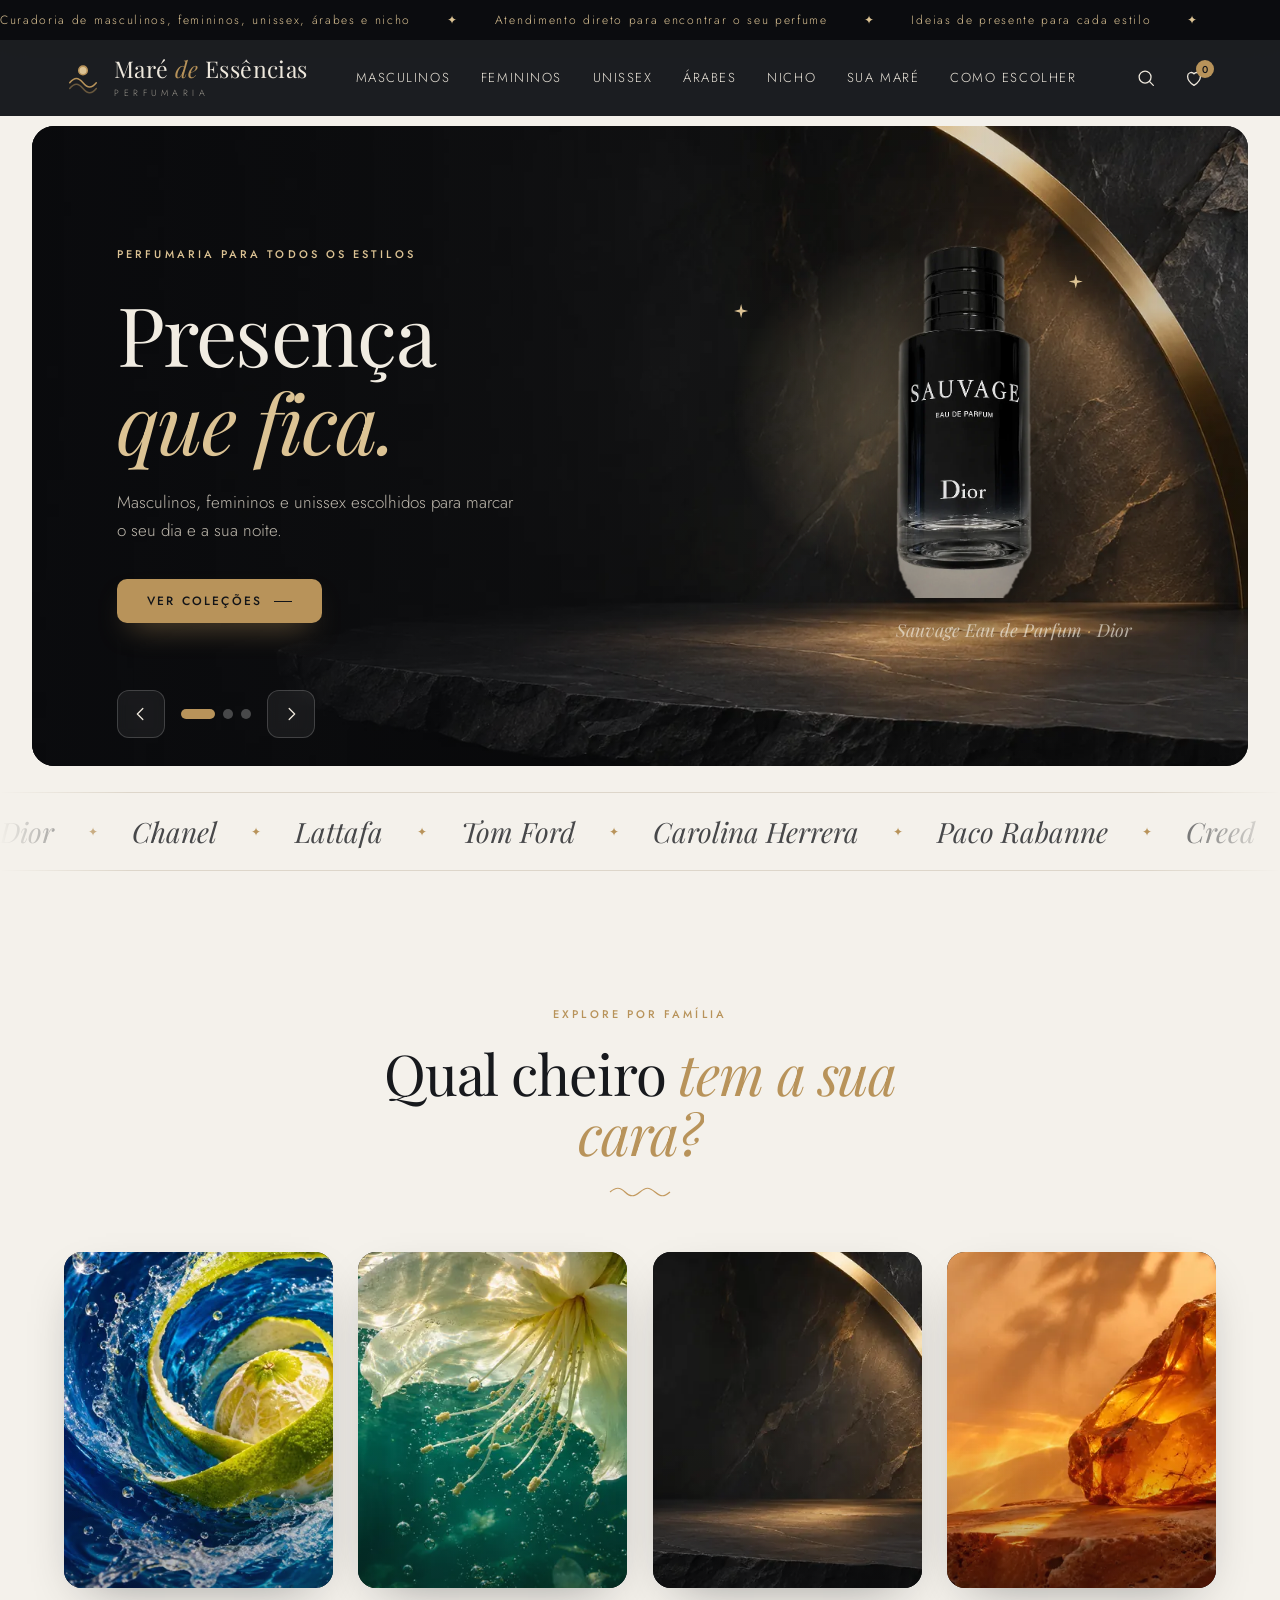
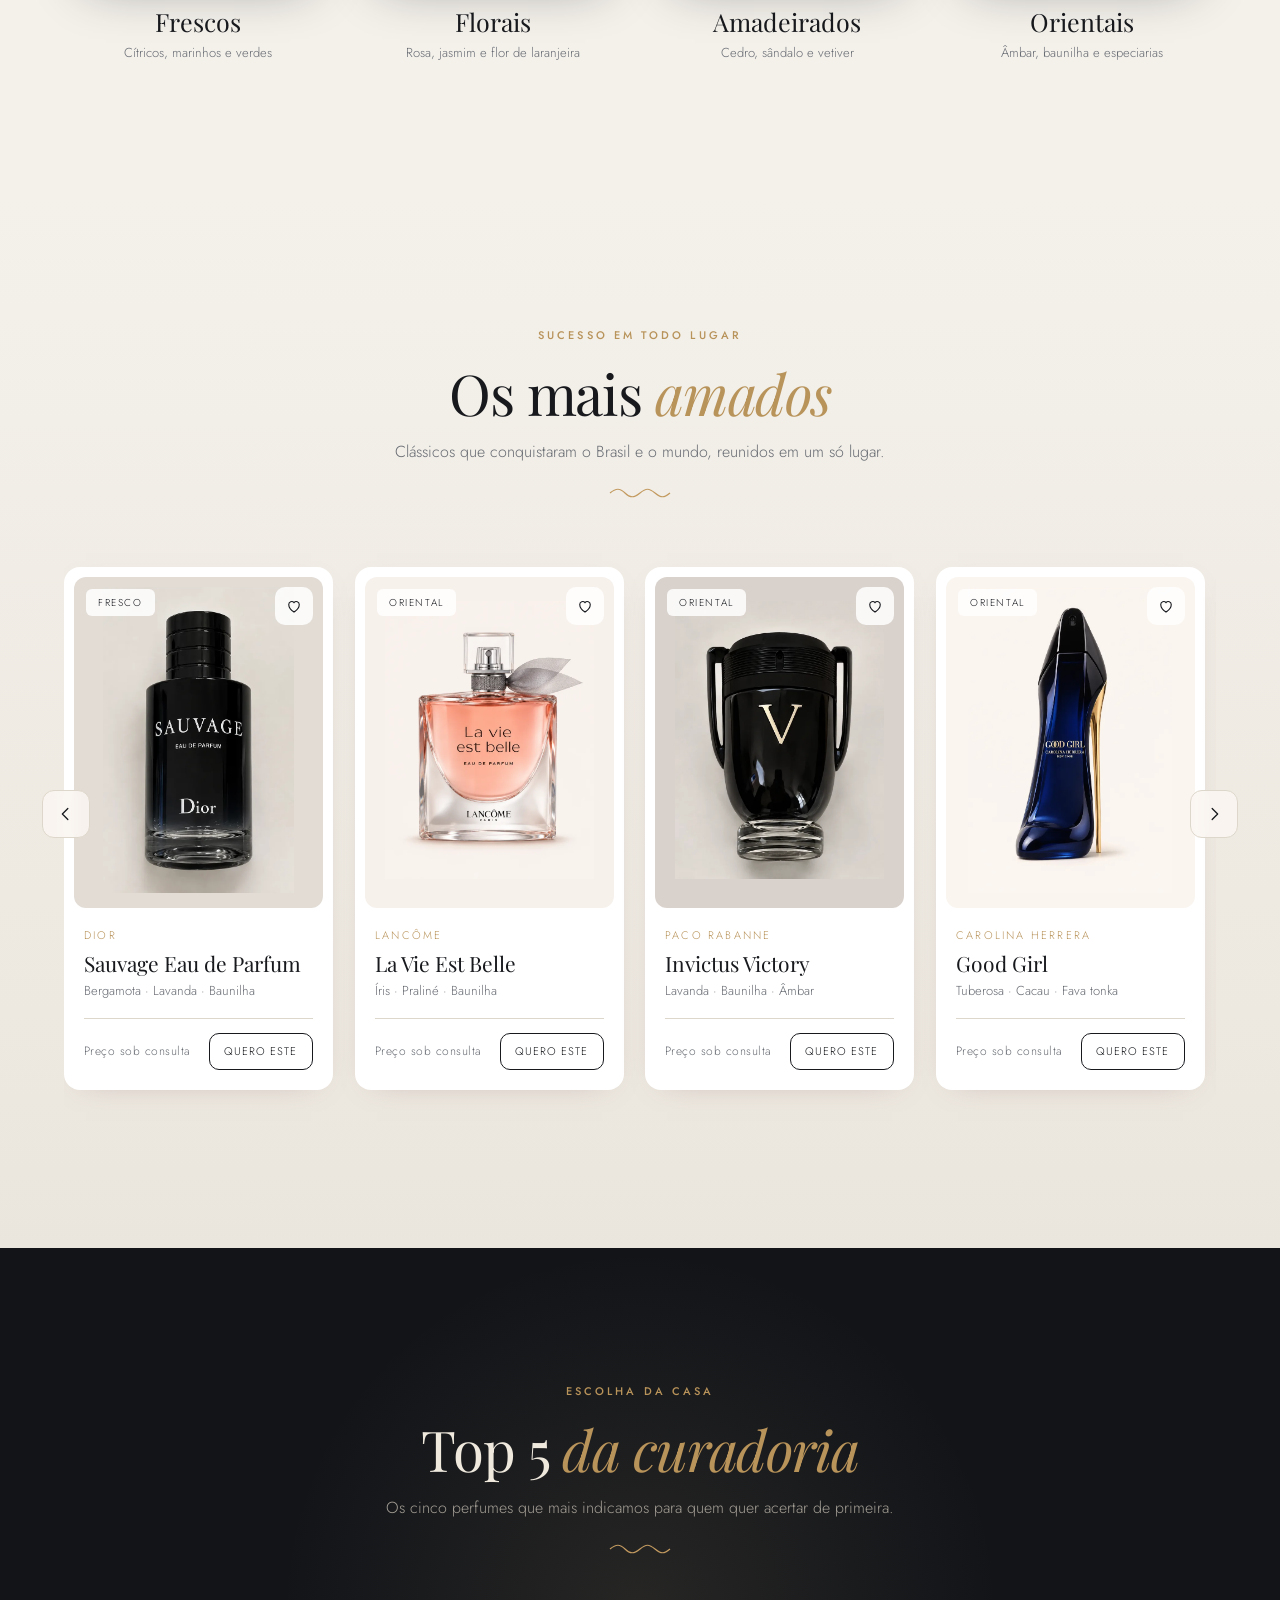
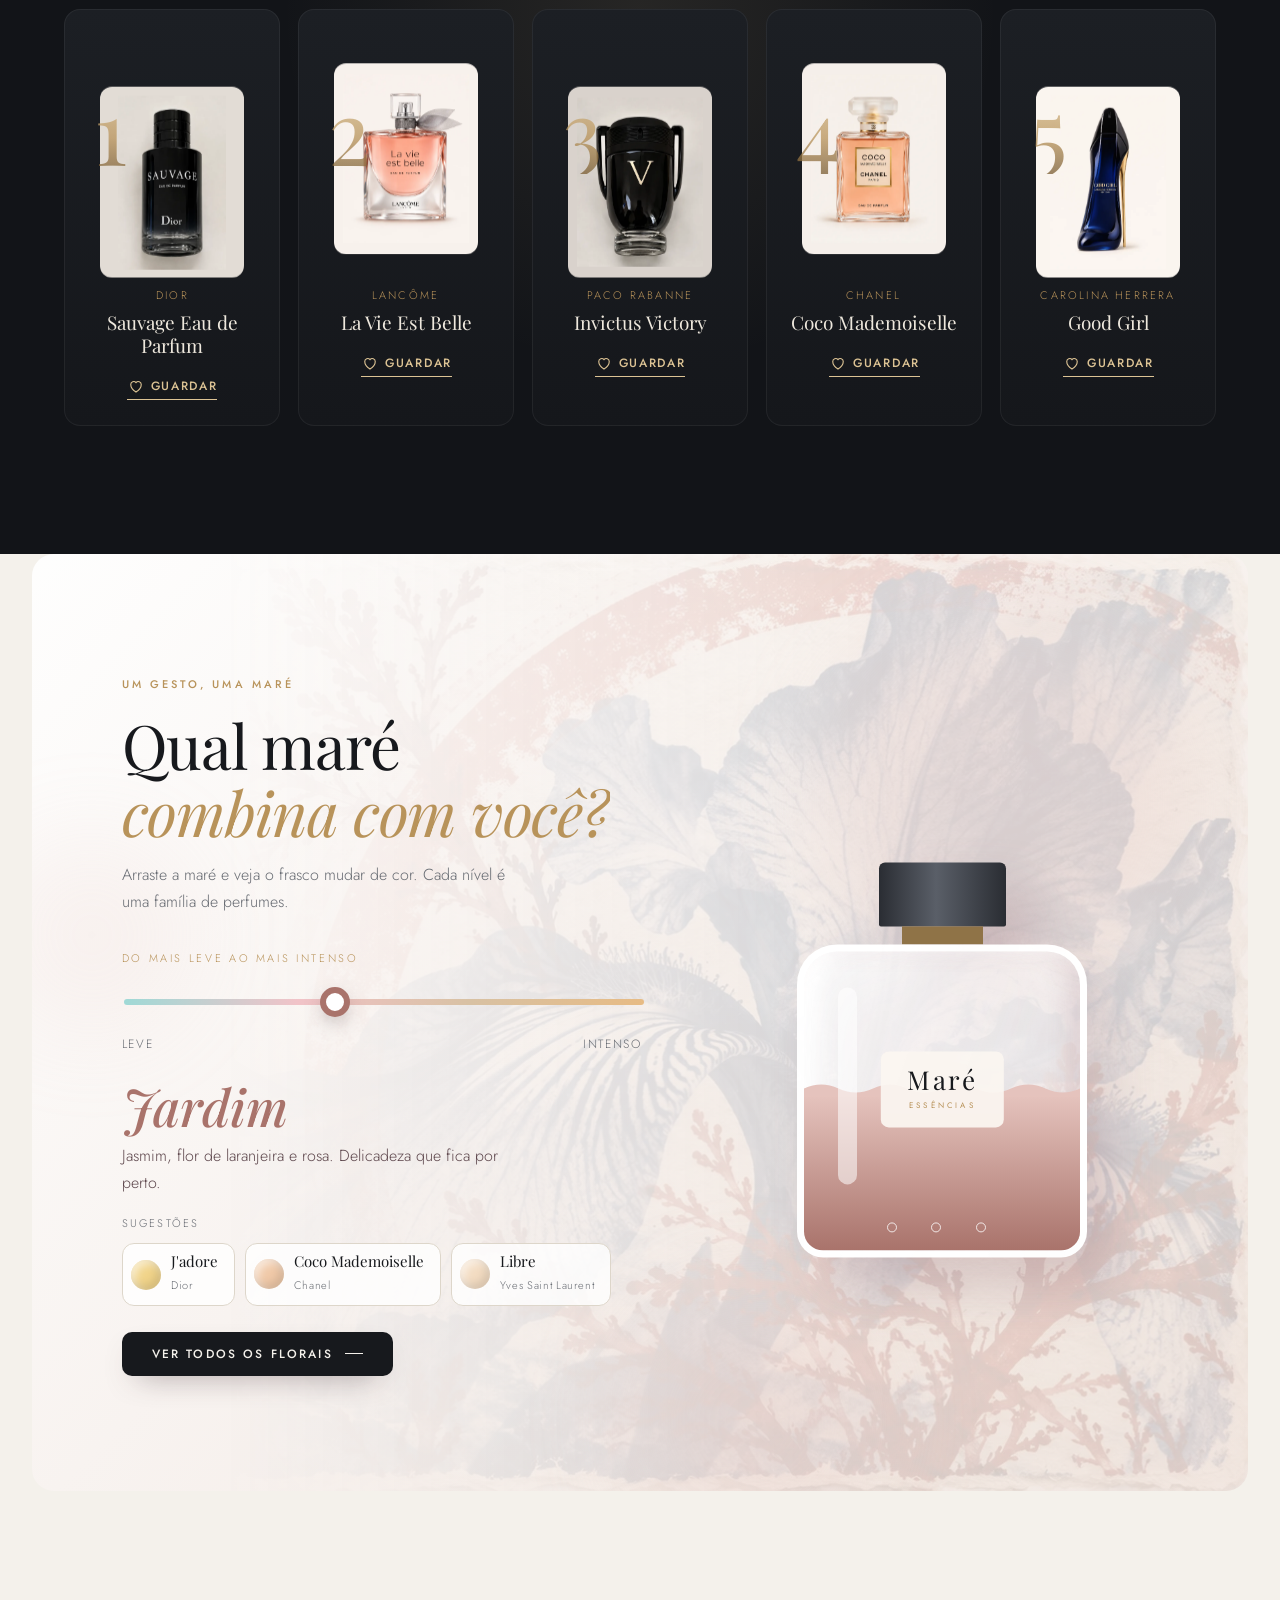
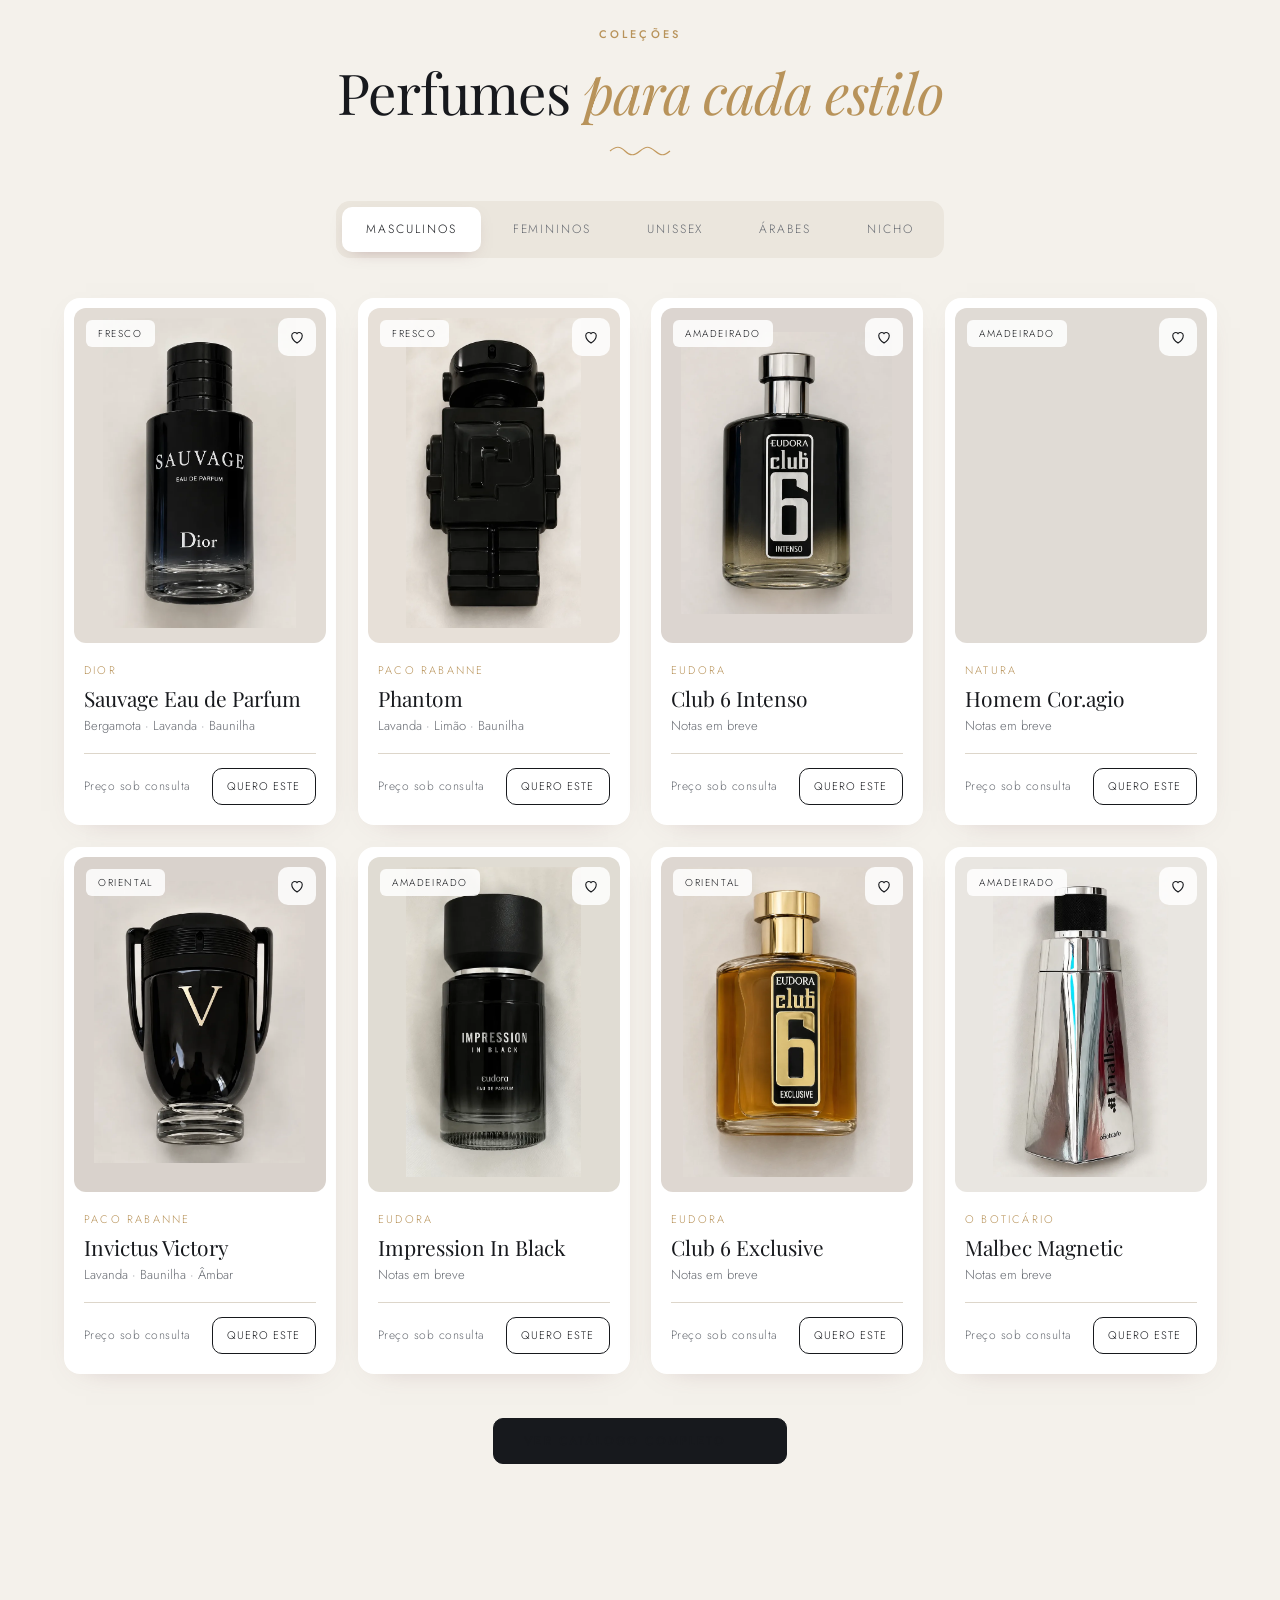
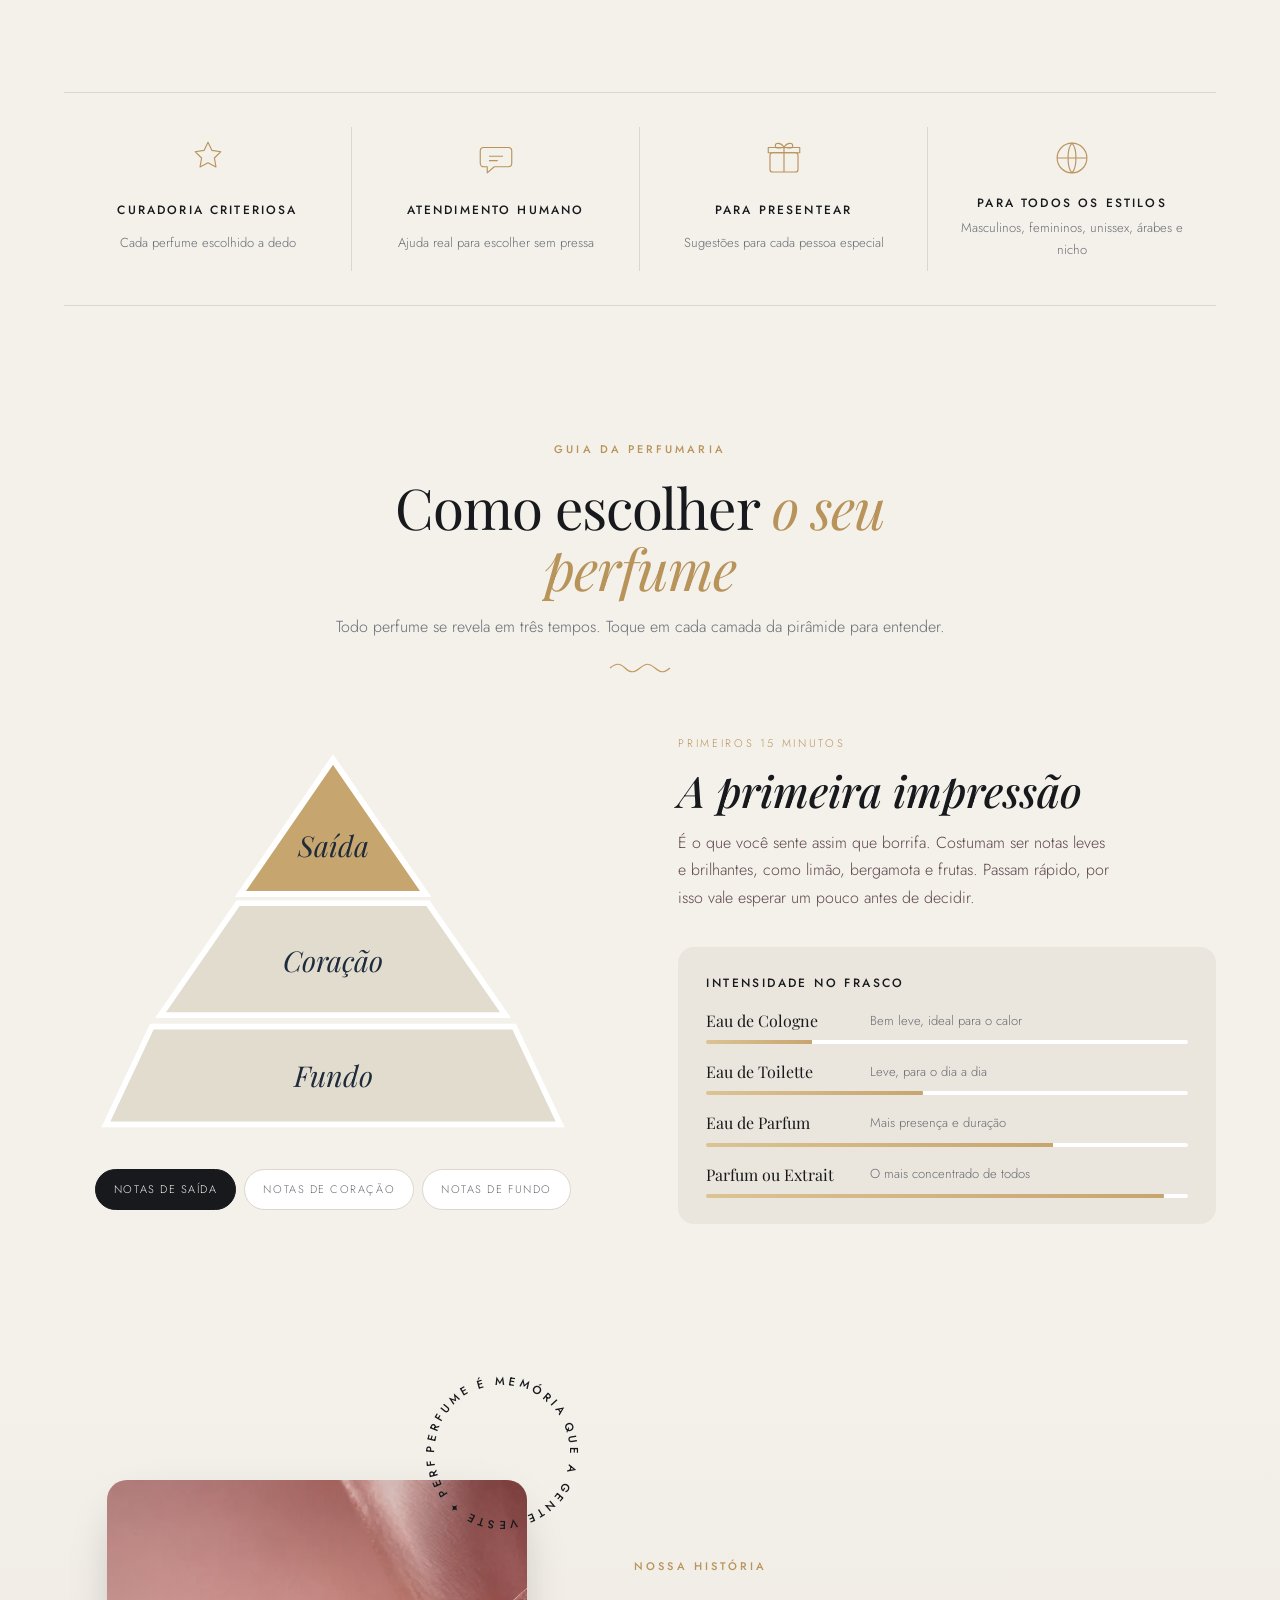
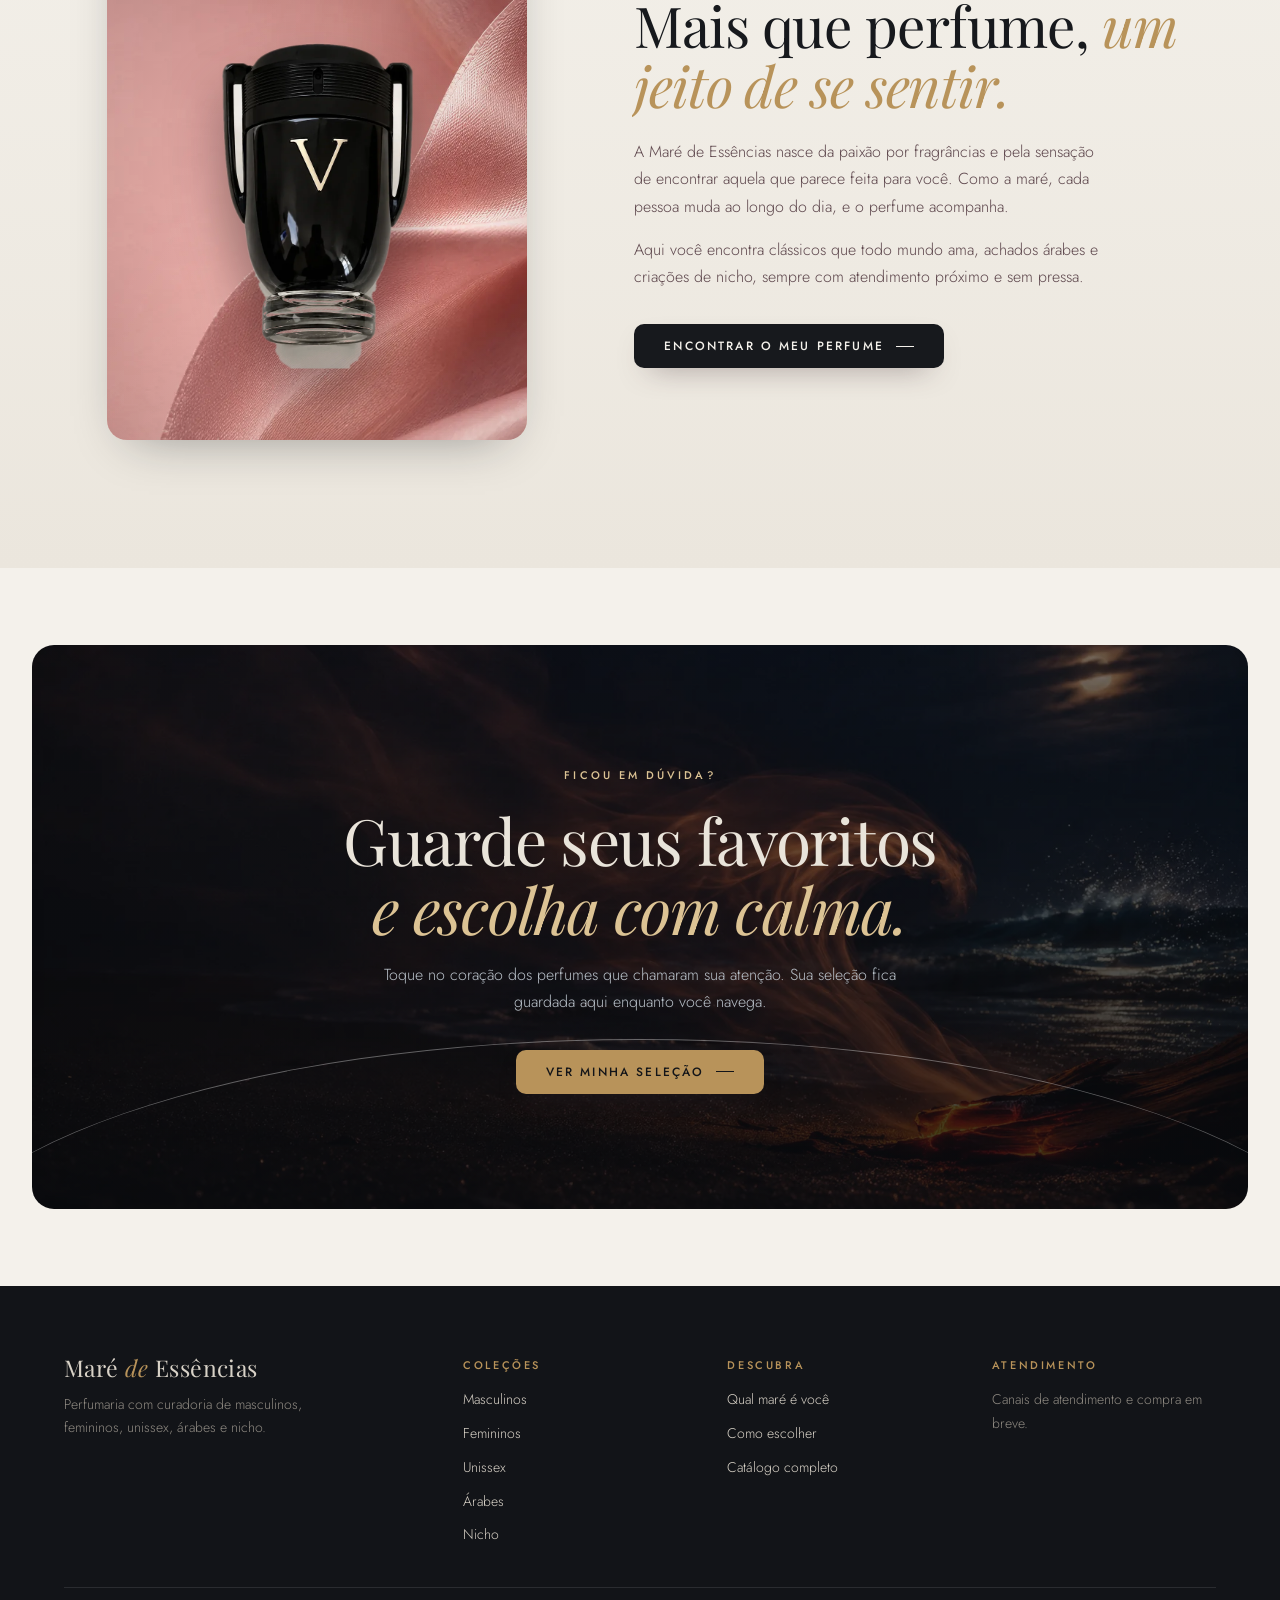
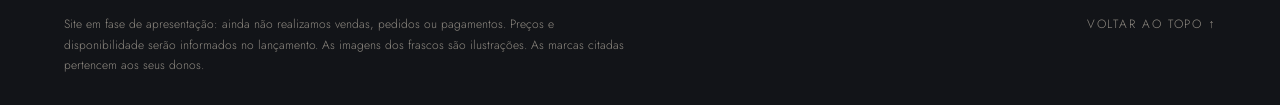
==== index.html @ 915a4607 "Usa as fotos e os fundos enviados pela loja 24 perfumes com foto real, recortes sem fundo no banner " ====
<!doctype html>
<html lang="pt-BR">
<head>
<meta charset="utf-8">
<meta name="viewport" content="width=device-width,initial-scale=1">
<meta name="theme-color" content="#121418">
<meta name="description" content="Maré de Essências: perfumaria com curadoria de masculinos, femininos, unissex, árabes e nicho. Encontre a fragrância que combina com você.">
<title>Maré de Essências · Perfumaria</title>
<script>document.documentElement.classList.add('js')</script>
<link rel="preconnect" href="https://fonts.googleapis.com">
<link rel="preconnect" href="https://fonts.gstatic.com" crossorigin>
<link rel="stylesheet" href="https://fonts.googleapis.com/css2?family=Playfair+Display:ital,wght@0,400;0,500;0,600;1,400;1,500&family=Jost:wght@300;400;500;600&display=swap">
<link rel="stylesheet" href="css/loja.css">
<script src="js/loja.js" defer></script>
<script src="js/vida.js" defer></script>
</head>
<body>
<a class="skip" href="#principal">Ir ao conteúdo</a>

<div class="announce" aria-label="Avisos">
  <div class="announce-track">
    <span>Curadoria de masculinos, femininos, unissex, árabes e nicho</span>
    <span aria-hidden="true">✦</span>
    <span>Atendimento direto para encontrar o seu perfume</span>
    <span aria-hidden="true">✦</span>
    <span>Ideias de presente para cada estilo</span>
    <span aria-hidden="true">✦</span>
  </div>
</div>

<header class="header" id="topo">
  <span class="progress" aria-hidden="true"></span>
  <button class="icon-btn menu-btn" aria-label="Abrir menu" aria-expanded="false" aria-controls="nav">
    <svg viewBox="0 0 24 24" aria-hidden="true"><path d="M4 7h16M4 12h16M4 17h10"/></svg>
  </button>
  <a href="#topo" class="logo" aria-label="Maré de Essências, início">
    <svg class="logo-mark" viewBox="0 0 40 40" aria-hidden="true"><path d="M6 25c5-6 9-6 14 0s9 6 14 0"/><path d="M6 31c5-6 9-6 14 0s9 6 14 0" opacity=".5"/><circle cx="20" cy="12" r="4.5"/></svg>
    <span class="logo-text"><span class="logo-name">Maré <i>de</i> Essências</span><span class="logo-sub">PERFUMARIA</span></span>
  </a>
  <nav class="nav" id="nav" aria-label="Principal">
    <a href="#colecoes" data-tab-link="Masculino">Masculinos</a>
    <a href="#colecoes" data-tab-link="Feminino">Femininos</a>
    <a href="#colecoes" data-tab-link="Unissex">Unissex</a>
    <a href="#colecoes" data-tab-link="Árabe">Árabes</a>
    <a href="#colecoes" data-tab-link="Nicho">Nicho</a>
    <a href="#mare">Sua maré</a>
    <a href="#guia">Como escolher</a>
  </nav>
  <div class="header-actions">
    <button class="icon-btn" id="open-search" aria-label="Buscar perfumes">
      <svg viewBox="0 0 24 24" aria-hidden="true"><circle cx="11" cy="11" r="6.5"/><path d="m16 16 4 4"/></svg>
    </button>
    <button class="icon-btn bag" id="bag" aria-label="Minha seleção, 0 perfumes">
      <svg viewBox="0 0 24 24" aria-hidden="true"><path d="M12 20s-7-4.4-7-10a4 4 0 0 1 7-2.6A4 4 0 0 1 19 10c0 5.6-7 10-7 10Z"/></svg>
      <span class="bag-count" id="count">0</span>
    </button>
  </div>
</header>

<main id="principal">

  <!-- Banner principal em carrossel -->
  <section class="hero" aria-roledescription="carrossel" aria-label="Destaques">
    <div class="hero-slides">
      <article class="slide is-current has-bg" data-theme="rose" style="--bg:url(../assets/fundos/marmore-arco.webp);--bg-p:url(../assets/fundos/marmore-arco-p.webp)" aria-roledescription="slide" aria-label="1 de 3">
        <div class="slide-copy">
          <span class="eyebrow">Perfumaria para todos os estilos</span>
          <h1>Presença<br><em>que fica.</em></h1>
          <p>Masculinos, femininos e unissex escolhidos para marcar o seu dia e a sua noite.</p>
          <a class="btn" href="#colecoes" data-tab-link="Masculino">Ver coleções</a>
        </div>
        <div class="slide-art" data-cut="assets/produtos/sauvage-recorte.webp" data-product="13"></div>
      </article>
      <article class="slide has-bg" data-theme="amber" style="--bg:url(../assets/fundos/banho-ambar.webp);--bg-p:url(../assets/fundos/banho-ambar-p.webp)" aria-roledescription="slide" aria-label="2 de 3" aria-hidden="true">
        <div class="slide-copy">
          <span class="eyebrow">Orientais e intensos</span>
          <h2 class="slide-title">Âmbar, baunilha<br><em>e especiarias.</em></h2>
          <p>Fragrâncias quentes e marcantes, para quem gosta de deixar rastro por onde passa.</p>
          <a class="btn" href="#catalogo" data-family-link="Oriental">Ver orientais</a>
        </div>
        <div class="slide-art slide-art-empty"></div>
      </article>
      <article class="slide has-bg" data-theme="pearl" style="--bg:url(../assets/fundos/agua-violeta.webp);--bg-p:url(../assets/fundos/agua-violeta-p.webp)" aria-roledescription="slide" aria-label="3 de 3" aria-hidden="true">
        <div class="slide-copy">
          <span class="eyebrow">Um jeito leve de escolher</span>
          <h2 class="slide-title">Qual maré<br><em>é a sua?</em></h2>
          <p>Arraste, veja o frasco mudar de cor e descubra a família de perfumes que combina com você.</p>
          <a class="btn" href="#mare">Descobrir minha maré</a>
        </div>
        <div class="slide-art" data-cut="assets/produtos/linterdit-recorte.webp" data-product="47"></div>
      </article>
    </div>
    <div class="hero-controls">
      <button class="round-btn" data-hero="prev" aria-label="Destaque anterior"><svg viewBox="0 0 24 24" aria-hidden="true"><path d="m14 6-6 6 6 6"/></svg></button>
      <div class="hero-dots" role="tablist" aria-label="Escolher destaque">
        <button role="tab" aria-selected="true" aria-label="Destaque 1"></button>
        <button role="tab" aria-selected="false" aria-label="Destaque 2"></button>
        <button role="tab" aria-selected="false" aria-label="Destaque 3"></button>
      </div>
      <button class="round-btn" data-hero="next" aria-label="Próximo destaque"><svg viewBox="0 0 24 24" aria-hidden="true"><path d="m10 6 6 6-6 6"/></svg></button>
    </div>
  </section>

  <!-- Faixa de marcas -->
  <div class="brands" role="region" aria-label="Algumas marcas da curadoria">
    <div class="brands-track"><div class="brands-row"><span>Dior</span><i>✦</i><span>Chanel</span><i>✦</i><span>Lattafa</span><i>✦</i><span>Tom Ford</span><i>✦</i><span>Carolina Herrera</span><i>✦</i><span>Paco Rabanne</span><i>✦</i><span>Creed</span><i>✦</i><span>Maison Francis Kurkdjian</span><i>✦</i><span>Versace</span><i>✦</i><span>Yves Saint Laurent</span><i>✦</i><span>Armaf</span><i>✦</i><span>Jo Malone London</span><i>✦</i><span>Al Haramain</span><i>✦</i><span>Xerjoff</span><i>✦</i><span>Lancôme</span><i>✦</i><span>Giorgio Armani</span><i>✦</i></div><div class="brands-row" aria-hidden="true"><span>Dior</span><i>✦</i><span>Chanel</span><i>✦</i><span>Lattafa</span><i>✦</i><span>Tom Ford</span><i>✦</i><span>Carolina Herrera</span><i>✦</i><span>Paco Rabanne</span><i>✦</i><span>Creed</span><i>✦</i><span>Maison Francis Kurkdjian</span><i>✦</i><span>Versace</span><i>✦</i><span>Yves Saint Laurent</span><i>✦</i><span>Armaf</span><i>✦</i><span>Jo Malone London</span><i>✦</i><span>Al Haramain</span><i>✦</i><span>Xerjoff</span><i>✦</i><span>Lancôme</span><i>✦</i><span>Giorgio Armani</span><i>✦</i></div></div>
  </div>

  <!-- Famílias olfativas -->
  <section class="section families" aria-labelledby="fam-title">
    <header class="section-head reveal">
      <span class="eyebrow">Explore por família</span>
      <h2 id="fam-title">Qual cheiro <em>tem a sua cara?</em></h2>
    </header>
    <div class="family-grid">
      <a class="family reveal" href="#catalogo" data-family-link="Fresco" style="--d:0s">
        <span class="family-arch has-img fam-fresco" aria-hidden="true"><img src="assets/fundos/limao-descascado-p.webp" alt="" loading="lazy" decoding="async" style="object-position:62% 50%">
        </span>
        <span class="family-name">Frescos</span>
        <span class="family-notes">Cítricos, marinhos e verdes</span>
      </a>
      <a class="family reveal" href="#catalogo" data-family-link="Floral" style="--d:.08s">
        <span class="family-arch has-img fam-floral" aria-hidden="true"><img src="assets/fundos/flor-copo-de-leite-p.webp" alt="" loading="lazy" decoding="async" style="object-position:70% 40%">
        </span>
        <span class="family-name">Florais</span>
        <span class="family-notes">Rosa, jasmim e flor de laranjeira</span>
      </a>
      <a class="family reveal" href="#catalogo" data-family-link="Amadeirado" style="--d:.16s">
        <span class="family-arch has-img fam-madeira" aria-hidden="true"><img src="assets/fundos/marmore-arco-p.webp" alt="" loading="lazy" decoding="async" style="object-position:82% 60%">
        </span>
        <span class="family-name">Amadeirados</span>
        <span class="family-notes">Cedro, sândalo e vetiver</span>
      </a>
      <a class="family reveal" href="#catalogo" data-family-link="Oriental" style="--d:.24s">
        <span class="family-arch has-img fam-oriental" aria-hidden="true"><img src="assets/fundos/ambar-p.webp" alt="" loading="lazy" decoding="async" style="object-position:80% 50%">
        </span>
        <span class="family-name">Orientais</span>
        <span class="family-notes">Âmbar, baunilha e especiarias</span>
      </a>
    </div>
  </section>

  <!-- Os mais amados -->
  <section class="section loved" aria-labelledby="loved-title">
    <header class="section-head reveal">
      <span class="eyebrow">Sucesso em todo lugar</span>
      <h2 id="loved-title">Os mais <em>amados</em></h2>
      <p>Clássicos que conquistaram o Brasil e o mundo, reunidos em um só lugar.</p>
    </header>
    <div class="rail-wrap">
      <button class="round-btn rail-btn prev" data-rail="loved-rail" data-dir="-1" aria-label="Ver anteriores"><svg viewBox="0 0 24 24" aria-hidden="true"><path d="m14 6-6 6 6 6"/></svg></button>
      <div class="rail" id="loved-rail" tabindex="0" aria-label="Lista de perfumes mais amados"></div>
      <button class="round-btn rail-btn next" data-rail="loved-rail" data-dir="1" aria-label="Ver próximos"><svg viewBox="0 0 24 24" aria-hidden="true"><path d="m10 6 6 6-6 6"/></svg></button>
    </div>
  </section>

  <!-- Top 5 -->
  <section class="section top5" aria-labelledby="top-title">
    <header class="section-head reveal">
      <span class="eyebrow">Escolha da casa</span>
      <h2 id="top-title">Top 5 <em>da curadoria</em></h2>
      <p>Os cinco perfumes que mais indicamos para quem quer acertar de primeira.</p>
    </header>
    <ol class="top-grid" id="top-grid"></ol>
  </section>

  <!-- Momento interativo -->
  <section class="tide has-bg" id="mare" aria-labelledby="tide-title" style="--bg:url(../assets/fundos/plano-japa.webp);--bg-p:url(../assets/fundos/plano-japa-p.webp)">
    <div class="tide-bg" aria-hidden="true"><span></span><span></span><span></span></div>
    <div class="tide-copy reveal">
      <span class="eyebrow">Um gesto, uma maré</span>
      <h2 id="tide-title">Qual maré<br><em>combina com você?</em></h2>
      <p class="tide-intro">Arraste a maré e veja o frasco mudar de cor. Cada nível é uma família de perfumes.</p>
      <div class="tide-control">
        <label for="tide-range">Do mais leve ao mais intenso</label>
        <input id="tide-range" type="range" min="0" max="100" step="1" value="40" aria-valuetext="Jardim, família Floral">
        <div class="tide-ends" aria-hidden="true"><span>Leve</span><span>Intenso</span></div>
      </div>
      <div class="tide-result" aria-live="polite">
        <div class="tide-name">Jardim</div>
        <p class="tide-text">Jasmim, flor de laranjeira e rosa. Delicadeza que fica por perto.</p>
        <div class="tide-picks" id="tide-picks"></div>
        <a class="btn" href="#catalogo" id="tide-go" data-family-link="Floral">Ver todos os florais</a>
      </div>
    </div>
    <div class="tide-glass" aria-hidden="true">
      <div class="tg-cap"></div><div class="tg-neck"></div>
      <div class="tg-body">
        <div class="tide-fill"><svg class="tide-wave" viewBox="0 0 400 16" preserveAspectRatio="none"><path d="M0 8 Q 25 0 50 8 T 100 8 T 150 8 T 200 8 T 250 8 T 300 8 T 350 8 T 400 8 T 450 8 T 500 8 T 550 8 T 600 8 V16 H0 Z"/></svg></div>
        <span class="tg-bubble" style="--x:30%;--dl:0s"></span><span class="tg-bubble" style="--x:62%;--dl:-1.6s"></span><span class="tg-bubble" style="--x:46%;--dl:-3s"></span>
        <div class="tg-label">Maré<small>ESSÊNCIAS</small></div>
        <span class="tg-shine"></span>
      </div>
    </div>
  </section>

  <!-- Coleções em abas -->
  <section class="section collections" id="colecoes" aria-labelledby="col-title">
    <header class="section-head reveal">
      <span class="eyebrow">Coleções</span>
      <h2 id="col-title">Perfumes <em>para cada estilo</em></h2>
    </header>
    <div class="tabs" role="tablist" aria-label="Coleções">
      <button role="tab" id="tab-Masculino" aria-selected="true" aria-controls="tab-panel" data-tab="Masculino">Masculinos</button>
      <button role="tab" id="tab-Feminino" aria-selected="false" aria-controls="tab-panel" data-tab="Feminino" tabindex="-1">Femininos</button>
      <button role="tab" id="tab-Unissex" aria-selected="false" aria-controls="tab-panel" data-tab="Unissex" tabindex="-1">Unissex</button>
      <button role="tab" id="tab-Árabe" aria-selected="false" aria-controls="tab-panel" data-tab="Árabe" tabindex="-1">Árabes</button>
      <button role="tab" id="tab-Nicho" aria-selected="false" aria-controls="tab-panel" data-tab="Nicho" tabindex="-1">Nicho</button>
    </div>
    <div class="product-grid" id="tab-panel" role="tabpanel" aria-labelledby="tab-Masculino"></div>
    <div class="center">
      <button class="btn btn-outline" id="open-catalog" aria-expanded="false" aria-controls="catalogo">Ver catálogo completo</button>
    </div>
  </section>

  <!-- Catálogo completo, escondido até ser pedido -->
  <section class="catalog" id="catalogo" aria-labelledby="cat-title" hidden>
    <div class="catalog-inner">
      <header class="catalog-head">
        <div>
          <span class="eyebrow">Catálogo completo</span>
          <h2 id="cat-title">Todos os <em>perfumes</em></h2>
        </div>
        <button class="link-btn" id="close-catalog">Fechar catálogo</button>
      </header>
      <div class="toolbar">
        <label class="field field-search"><span>Buscar</span><input id="search" type="search" placeholder="Nome, marca ou nota..." autocomplete="off"></label>
        <label class="field"><span>Coleção</span><select id="cat-filter"><option value="">Todas</option><option>Masculino</option><option>Feminino</option><option>Unissex</option><option>Árabe</option><option>Nicho</option></select></label>
        <label class="field"><span>Família</span><select id="family"><option value="">Todas</option><option>Fresco</option><option>Floral</option><option>Amadeirado</option><option>Oriental</option></select></label>
      </div>
      <p class="result-count" id="result-count" role="status" aria-live="polite"></p>
      <div class="product-grid" id="products"></div>
    </div>
  </section>

  <!-- Faixa de cuidado -->
  <section class="care" aria-label="Como atendemos">
    <div class="care-item reveal" style="--d:0s">
      <svg viewBox="0 0 48 48" aria-hidden="true"><path d="M24 6l4.5 9.3 10.2 1.5-7.4 7.2 1.8 10.2L24 29.4l-9.1 4.8 1.8-10.2-7.4-7.2 10.2-1.5Z"/></svg>
      <b>Curadoria criteriosa</b><span>Cada perfume escolhido a dedo</span>
    </div>
    <div class="care-item reveal" style="--d:.08s">
      <svg viewBox="0 0 48 48" aria-hidden="true"><path d="M10 12h28a4 4 0 0 1 4 4v14a4 4 0 0 1-4 4H22l-8 7v-7h-4a4 4 0 0 1-4-4V16a4 4 0 0 1 4-4Z"/><path d="M16 22h16M16 27h10"/></svg>
      <b>Atendimento humano</b><span>Ajuda real para escolher sem pressa</span>
    </div>
    <div class="care-item reveal" style="--d:.16s">
      <svg viewBox="0 0 48 48" aria-hidden="true"><rect x="8" y="18" width="32" height="22" rx="3"/><path d="M6 12h36v6H6zM24 12v28"/><path d="M24 12c-3-6-10-6-10-2s6 2 10 2c4 0 10 2 10-2s-7-4-10 2Z"/></svg>
      <b>Para presentear</b><span>Sugestões para cada pessoa especial</span>
    </div>
    <div class="care-item reveal" style="--d:.24s">
      <svg viewBox="0 0 48 48" aria-hidden="true"><circle cx="24" cy="24" r="17"/><path d="M7 24h34M24 7c6 6 6 28 0 34M24 7c-6 6-6 28 0 34"/></svg>
      <b>Para todos os estilos</b><span>Masculinos, femininos, unissex, árabes e nicho</span>
    </div>
  </section>

  <!-- Guia: pirâmide olfativa e concentrações -->
  <section class="section guide" id="guia" aria-labelledby="guide-title">
    <header class="section-head reveal">
      <span class="eyebrow">Guia da perfumaria</span>
      <h2 id="guide-title">Como escolher <em>o seu perfume</em></h2>
      <p>Todo perfume se revela em três tempos. Toque em cada camada da pirâmide para entender.</p>
    </header>
    <div class="guide-grid">
      <div class="pyramid reveal" role="tablist" aria-label="Camadas do perfume">
        <svg viewBox="0 0 320 280" aria-hidden="true">
          <path class="py-layer" data-layer="0" d="M160 14 L222 104 H98 Z"/>
          <path class="py-layer" data-layer="1" d="M94 112 H226 L280 190 H40 Z"/>
          <path class="py-layer" data-layer="2" d="M34 198 H286 L318 266 H2 Z"/>
          <text x="160" y="80">Saída</text><text x="160" y="160">Coração</text><text x="160" y="240">Fundo</text>
        </svg>
        <div class="py-buttons">
          <button role="tab" aria-selected="true" data-layer="0">Notas de saída</button>
          <button role="tab" aria-selected="false" data-layer="1">Notas de coração</button>
          <button role="tab" aria-selected="false" data-layer="2">Notas de fundo</button>
        </div>
      </div>
      <div class="py-text reveal" aria-live="polite">
        <span class="py-time" id="py-time">Primeiros 15 minutos</span>
        <h3 id="py-title">A primeira impressão</h3>
        <p id="py-desc">É o que você sente assim que borrifa. Costumam ser notas leves e brilhantes, como limão, bergamota e frutas. Passam rápido, por isso vale esperar um pouco antes de decidir.</p>
        <div class="concentrations">
          <h4>Intensidade no frasco</h4>
          <ul>
            <li><b>Eau de Cologne</b><span>Bem leve, ideal para o calor</span><i style="--w:22%"></i></li>
            <li><b>Eau de Toilette</b><span>Leve, para o dia a dia</span><i style="--w:45%"></i></li>
            <li><b>Eau de Parfum</b><span>Mais presença e duração</span><i style="--w:72%"></i></li>
            <li><b>Parfum ou Extrait</b><span>O mais concentrado de todos</span><i style="--w:95%"></i></li>
          </ul>
        </div>
      </div>
    </div>
  </section>

  <!-- Nossa história -->
  <section class="story" aria-labelledby="story-title">
    <div class="story-art reveal" aria-hidden="true">
      <div class="story-arch has-bg" style="--bg:url(../assets/fundos/pano-rosado.webp);--bg-p:url(../assets/fundos/pano-rosado-p.webp)"><img class="story-cut" src="assets/produtos/invictus-recorte.webp" alt="" loading="lazy" decoding="async"></div>
      <svg class="story-ring" viewBox="0 0 200 200"><defs><path id="ring" d="M100 100m-80 0a80 80 0 1 1 160 0a80 80 0 1 1-160 0"/></defs><text><textPath href="#ring">PERFUME É MEMÓRIA QUE A GENTE VESTE ✦ PERFUME É MEMÓRIA QUE A GENTE VESTE ✦</textPath></text></svg>
    </div>
    <div class="story-copy reveal">
      <span class="eyebrow">Nossa história</span>
      <h2 id="story-title">Mais que perfume, <em>um jeito de se sentir.</em></h2>
      <p>A Maré de Essências nasce da paixão por fragrâncias e pela sensação de encontrar aquela que parece feita para você. Como a maré, cada pessoa muda ao longo do dia, e o perfume acompanha.</p>
      <p>Aqui você encontra clássicos que todo mundo ama, achados árabes e criações de nicho, sempre com atendimento próximo e sem pressa.</p>
      <a class="btn" href="#mare">Encontrar o meu perfume</a>
    </div>
  </section>

  <!-- Chamada final -->
  <section class="final" aria-labelledby="final-title">
    <div class="final-inner reveal has-bg" style="--bg:url(../assets/fundos/praia-quente.webp);--bg-p:url(../assets/fundos/praia-quente-p.webp)">
      <span class="eyebrow">Ficou em dúvida?</span>
      <h2 id="final-title">Guarde seus favoritos<br><em>e escolha com calma.</em></h2>
      <p>Toque no coração dos perfumes que chamaram sua atenção. Sua seleção fica guardada aqui enquanto você navega.</p>
      <button class="btn btn-light" id="final-bag">Ver minha seleção</button>
    </div>
  </section>
</main>

<footer class="footer">
  <div class="footer-top">
    <div class="footer-brand">
      <span class="logo-name">Maré <i>de</i> Essências</span>
      <p>Perfumaria com curadoria de masculinos, femininos, unissex, árabes e nicho.</p>
    </div>
    <div class="footer-col">
      <h3>Coleções</h3>
      <a href="#colecoes" data-tab-link="Masculino">Masculinos</a>
      <a href="#colecoes" data-tab-link="Feminino">Femininos</a>
      <a href="#colecoes" data-tab-link="Unissex">Unissex</a>
      <a href="#colecoes" data-tab-link="Árabe">Árabes</a>
      <a href="#colecoes" data-tab-link="Nicho">Nicho</a>
    </div>
    <div class="footer-col">
      <h3>Descubra</h3>
      <a href="#mare">Qual maré é você</a>
      <a href="#guia">Como escolher</a>
      <a href="#catalogo" id="footer-catalog">Catálogo completo</a>
    </div>
    <div class="footer-col">
      <h3>Atendimento</h3>
      <p>Canais de atendimento e compra em breve.</p>
    </div>
  </div>
  <div class="footer-bottom">
    <p>Site em fase de apresentação: ainda não realizamos vendas, pedidos ou pagamentos. Preços e disponibilidade serão informados no lançamento. As imagens dos frascos são ilustrações. As marcas citadas pertencem aos seus donos.</p>
    <a href="#topo">Voltar ao topo ↑</a>
  </div>
</footer>

<dialog id="selection" aria-labelledby="sel-title">
  <button class="icon-btn close" id="close" aria-label="Fechar"><svg viewBox="0 0 24 24" aria-hidden="true"><path d="M6 6l12 12M18 6 6 18"/></svg></button>
  <h2 id="sel-title">Minha seleção</h2>
  <p class="muted">Os perfumes que chamaram sua atenção.</p>
  <div id="selected"></div>
  <p class="note">Ainda não fazemos pedidos pelo site. Em breve você poderá enviar esta lista para o nosso atendimento.</p>
</dialog>

<dialog id="search-dialog" class="search-dialog" aria-label="Buscar perfumes">
  <form method="dialog" class="search-form">
    <label class="sr-only" for="quick-search">Buscar perfumes</label>
    <input id="quick-search" type="search" placeholder="Busque por nome, marca ou nota" autocomplete="off">
    <button class="icon-btn" aria-label="Fechar busca"><svg viewBox="0 0 24 24" aria-hidden="true"><path d="M6 6l12 12M18 6 6 18"/></svg></button>
  </form>
  <div id="quick-results" class="quick-results"></div>
</dialog>
</body>
</html>
---- css/loja.css ----
/* Maré de Essências: identidade creme, nude, rosé e dourado. Formas arredondadas e arcos. */
:root {
  --cream: #f4f1eb;
  --pearl: #ebe6dd;
  --blush: #e2dccf;
  --nude: #d3c9b8;
  --rose: #c7a56f;
  --rose-deep: #9a7440;
  --mauve: #1e2b3a;
  --gold: #b8935a;
  --gold-soft: #dcc394;
  --ink: #17191d;
  --muted: #676b72;
  --line: #ddd6ca;
  --sea: #6f9aa6;
  --night: #121418;
  --night-2: #1c1f24;
  --radius: 16px;
  --shadow: 0 18px 50px -24px rgba(18, 20, 24, .45);
  --ease: cubic-bezier(.22, .7, .2, 1);
  --display: 'Playfair Display', Georgia, 'Times New Roman', serif;
  --body: 'Jost', 'Segoe UI', sans-serif;
}

* { box-sizing: border-box; }
html { scroll-behavior: smooth; scroll-padding-top: 90px; }
body { margin: 0; background: var(--cream); color: var(--ink); font: 300 16px/1.7 var(--body); -webkit-font-smoothing: antialiased; overflow-x: hidden; }
img, svg { display: block; max-width: 100%; }
a { color: inherit; text-decoration: none; }
button, input, select { font: inherit; color: inherit; }
button { cursor: pointer; }
h1, h2, h3, h4, p { margin: 0; }
h1, h2 { font-family: var(--display); font-weight: 400; line-height: 1.08; letter-spacing: -.02em; }
h1 em, h2 em { font-style: italic; color: var(--rose-deep); }
:focus-visible { outline: 2px solid var(--rose-deep); outline-offset: 3px; border-radius: 8px; }
.skip { position: absolute; left: 12px; top: -80px; z-index: 200; background: var(--ink); color: #fff; padding: 10px 18px; border-radius: 99px; }
.skip:focus { top: 12px; }
.sr-only { position: absolute; width: 1px; height: 1px; overflow: hidden; clip: rect(0 0 0 0); white-space: nowrap; }
.eyebrow { display: inline-block; font: 500 11px/1 var(--body); letter-spacing: .28em; text-transform: uppercase; color: var(--gold); }
.muted { color: var(--muted); }
.center { text-align: center; margin-top: 44px; }

/* Botões */
.btn {
  display: inline-flex; align-items: center; gap: 12px; padding: 16px 30px; border-radius: 99px; border: 0;
  background: var(--ink); color: var(--cream); font: 500 12px/1 var(--body); letter-spacing: .18em; text-transform: uppercase;
  transition: transform .4s var(--ease), background .4s, box-shadow .4s; box-shadow: 0 12px 30px -16px rgba(61, 42, 48, .7);
}
.btn::after { content: ''; width: 18px; height: 1px; background: currentColor; transition: width .4s var(--ease); }
.btn:hover { background: var(--rose-deep); transform: translateY(-2px); }
.btn:hover::after { width: 28px; }
.btn-outline { background: transparent; color: var(--ink); border: 1px solid var(--ink); box-shadow: none; }
.btn-outline:hover { background: var(--ink); color: var(--cream); }
.btn-light { background: var(--cream); color: var(--ink); }
.btn-light:hover { background: #fff; color: var(--rose-deep); }
.link-btn { background: none; border: 0; padding: 4px 0; font: 500 12px var(--body); letter-spacing: .14em; text-transform: uppercase; color: var(--rose-deep); border-bottom: 1px solid currentColor; display: inline-flex; align-items: center; gap: 6px; }
.icon-btn { width: 44px; height: 44px; display: inline-grid; place-items: center; background: none; border: 0; border-radius: 50%; transition: background .3s; position: relative; }
.icon-btn:hover { background: var(--blush); }
.icon-btn svg, .round-btn svg { width: 22px; height: 22px; fill: none; stroke: currentColor; stroke-width: 1.4; stroke-linecap: round; stroke-linejoin: round; }
.round-btn { width: 48px; height: 48px; border-radius: 50%; display: grid; place-items: center; border: 1px solid var(--line); background: rgba(251, 246, 241, .85); backdrop-filter: blur(6px); transition: all .3s var(--ease); }
.round-btn:hover { background: var(--ink); color: var(--cream); border-color: var(--ink); }

/* Faixa de avisos */
.announce { background: var(--mauve); color: #f7e9e4; overflow: hidden; font-size: 12px; letter-spacing: .14em; }
.announce-track { display: flex; gap: 36px; width: max-content; padding: 10px 0; animation: marquee 38s linear infinite; }
.announce-track span { white-space: nowrap; }
@keyframes marquee { to { transform: translateX(-50%); } }

/* Cabeçalho */
.header {
  position: sticky; top: 0; z-index: 50; display: grid; grid-template-columns: auto 1fr auto; align-items: center; gap: 24px;
  padding: 16px 5%; background: rgba(251, 246, 241, .92); backdrop-filter: blur(12px); transition: padding .4s var(--ease), box-shadow .4s;
}
.header.scrolled { padding-block: 10px; box-shadow: 0 10px 30px -22px rgba(124, 74, 87, .5); }
.menu-btn { display: none; }
.logo { display: flex; align-items: center; gap: 12px; }
.logo-mark { width: 38px; height: 38px; fill: none; stroke: var(--gold); stroke-width: 1.6; stroke-linecap: round; }
.logo-mark circle { fill: var(--gold-soft); stroke: var(--gold); }
.logo-name { font: 400 23px/1 var(--display); letter-spacing: .02em; display: block; }
.logo-name i { color: var(--rose-deep); font-weight: 400; }
.logo-sub { display: block; font-size: 9px; letter-spacing: .5em; color: var(--muted); margin-top: 5px; }
.nav { display: flex; justify-content: center; gap: clamp(16px, 2.4vw, 36px); font-size: 13px; letter-spacing: .12em; text-transform: uppercase; }
.nav a { position: relative; padding: 6px 0; }
.nav a::after { content: ''; position: absolute; left: 50%; right: 50%; bottom: 0; height: 1px; background: var(--rose-deep); transition: all .35s var(--ease); }
.nav a:hover::after { left: 0; right: 0; }
.header-actions { display: flex; gap: 4px; }
.bag-count { position: absolute; top: 4px; right: 2px; min-width: 18px; height: 18px; border-radius: 99px; background: var(--rose-deep); color: #fff; font-size: 10px; display: grid; place-items: center; padding: 0 4px; font-weight: 500; }
.bag.pop .bag-count { animation: pop .45s var(--ease); }
@keyframes pop { 50% { transform: scale(1.4); } }

/* ---------- Banner principal ---------- */
.hero { position: relative; margin: 10px 2.5% 0; border-radius: 36px; overflow: hidden; min-height: min(640px, 82vh); background: var(--blush); transition: background 1s var(--ease); }
.hero[data-theme="rose"] { background: radial-gradient(120% 90% at 80% 40%, #f7dcd6 0%, #efcfc7 40%, #e3b8b4 100%); }
.hero[data-theme="amber"] { background: radial-gradient(120% 90% at 80% 40%, #f5dfc0 0%, #e7c398 45%, #c99566 100%); }
.hero[data-theme="pearl"] { background: radial-gradient(120% 90% at 80% 40%, #eef4f1 0%, #dcebe8 45%, #c7dedb 100%); }
.hero-slides { position: relative; min-height: inherit; }
.slide { position: absolute; inset: 0; display: grid; grid-template-columns: 1fr 1fr; align-items: center; padding: 60px 7% 90px; opacity: 0; visibility: hidden; transition: opacity .9s var(--ease), visibility .9s; }
.slide.is-current { opacity: 1; visibility: visible; position: relative; min-height: min(640px, 82vh); }
.slide-copy { max-width: 520px; position: relative; z-index: 2; }
.slide-copy > * { opacity: 0; transform: translateY(18px); transition: opacity .8s var(--ease), transform .8s var(--ease); }
.slide.is-current .slide-copy > * { opacity: 1; transform: none; }
.slide.is-current .slide-copy > :nth-child(2) { transition-delay: .1s; }
.slide.is-current .slide-copy > :nth-child(3) { transition-delay: .2s; }
.slide.is-current .slide-copy > :nth-child(4) { transition-delay: .3s; }
.hero h1, .slide-title { font-size: clamp(48px, 6.4vw, 96px); margin: 22px 0 22px; }
.slide-copy p { max-width: 400px; color: #5d464c; font-size: 17px; margin-bottom: 34px; }
.slide[data-theme="amber"] .eyebrow { color: #8a5a2e; }
.slide[data-theme="amber"] h2 em { color: #8a4b2a; }
.slide[data-theme="pearl"] h2 em { color: #3f8b8a; }
.slide[data-theme="pearl"] .eyebrow { color: #4f8f8c; }

.slide-art { position: relative; height: 100%; min-height: 460px; }
.halo { position: absolute; left: 50%; top: 46%; width: 70%; aspect-ratio: 1; transform: translate(-50%, -50%); border-radius: 50%; background: radial-gradient(circle, rgba(255, 255, 255, .85), rgba(255, 255, 255, 0) 68%); }
.silk { position: absolute; left: -20%; right: -20%; height: 46%; border-radius: 50%; border-top: 1px solid rgba(255, 255, 255, .7); background: linear-gradient(180deg, rgba(255, 255, 255, .35), rgba(255, 255, 255, 0) 60%); animation: silk 12s ease-in-out infinite; }
.silk-a { bottom: -6%; transform: rotate(-6deg); }
.silk-b { bottom: -16%; transform: rotate(4deg); animation-delay: -6s; opacity: .7; }
@keyframes silk { 50% { translate: 0 -14px; rotate: 2deg; } }
.pedestal { position: absolute; left: 50%; bottom: 13%; width: 62%; height: 34px; transform: translateX(-50%); border-radius: 50%; background: linear-gradient(180deg, rgba(255, 255, 255, .8), rgba(255, 255, 255, .2)); box-shadow: 0 24px 40px -18px rgba(90, 50, 55, .4); }
.hero-bottle { position: absolute; bottom: 15%; transition: transform 1.2s var(--ease), opacity 1.2s; }
.hero-bottle.front { left: 50%; width: min(250px, 36%); transform: translate(-36%, 30px); opacity: 0; }
.hero-bottle.back { left: 50%; width: min(170px, 24%); transform: translate(-130%, 40px) ; opacity: 0; filter: saturate(.85); }
.slide.is-current .hero-bottle.front { transform: translate(-36%, 0); opacity: 1; animation: float 7s ease-in-out 1.2s infinite; }
.slide.is-current .hero-bottle.back { transform: translate(-130%, -6px); opacity: .92; transition-delay: .15s; }
@keyframes float { 50% { translate: 0 -10px; } }
.sparkle { position: absolute; left: var(--x); top: var(--y); width: 14px; height: 14px; background: #fff; clip-path: polygon(50% 0, 60% 40%, 100% 50%, 60% 60%, 50% 100%, 40% 60%, 0 50%, 40% 40%); animation: twinkle 3.6s ease-in-out infinite; animation-delay: var(--dl, 0s); }
@keyframes twinkle { 0%, 100% { opacity: .2; transform: scale(.6); } 50% { opacity: 1; transform: scale(1); } }
.hero-caption { position: absolute; right: 6%; bottom: 7%; font: italic 18px var(--display); color: rgba(61, 42, 48, .7); }
.hero-caption i { color: var(--gold); }

.hero-controls { position: absolute; left: 7%; bottom: 28px; display: flex; align-items: center; gap: 16px; z-index: 3; }
.hero-dots { display: flex; gap: 8px; }
.hero-dots button { width: 10px; height: 10px; padding: 0; border-radius: 99px; border: 0; background: rgba(61, 42, 48, .25); transition: width .5s var(--ease), background .5s; }
.hero-dots button[aria-selected="true"] { width: 34px; background: var(--ink); }

/* ---------- Seções ---------- */
.section { padding: clamp(80px, 10vw, 130px) 5%; }
.section-head { text-align: center; max-width: 640px; margin: 0 auto 54px; }
.section-head h2 { font-size: clamp(36px, 4.4vw, 58px); margin: 16px 0 14px; }
.section-head p { color: var(--muted); }
.section-head::after { content: ''; display: block; width: 64px; height: 12px; margin: 22px auto 0; background: no-repeat center / contain url("data:image/svg+xml,%3Csvg xmlns='http://www.w3.org/2000/svg' viewBox='0 0 64 12'%3E%3Cpath d='M2 6c6-5 10-5 15 0s9 5 15 0 9-5 15 0 9 5 15 0' fill='none' stroke='%23c39a5f' stroke-width='1.2'/%3E%3C/svg%3E"); }

/* Famílias em arcos */
.family-grid { display: grid; grid-template-columns: repeat(4, 1fr); gap: clamp(14px, 2vw, 28px); max-width: 1240px; margin: auto; }
.family { text-align: center; display: grid; gap: 6px; }
.family-arch { display: block; aspect-ratio: 3 / 4; border-radius: 999px 999px 28px 28px; overflow: hidden; margin-bottom: 14px; transition: transform .6s var(--ease), box-shadow .6s; box-shadow: var(--shadow); }
.family:hover .family-arch { transform: translateY(-8px); box-shadow: 0 30px 60px -28px rgba(124, 74, 87, .55); }
.family-arch svg { width: 100%; height: 100%; transition: transform 1.2s var(--ease); }
.family:hover .family-arch svg { transform: scale(1.06); }
.family-name { font: 400 25px/1.1 var(--display); }
.family-notes { font-size: 13px; color: var(--muted); }
.fam-fresco { background: linear-gradient(170deg, #eef7f3, #cfe7e1 60%, #a9d4cc); }
.fam-fresco .f-fill-a { fill: #f6e7a6; } .fam-fresco .f-fill-b { fill: #fbf3cf; } .fam-fresco .f-fill-c { fill: #fff; opacity: .7; }
.fam-fresco .f-line { stroke: #e9cf72; } .fam-fresco .f-leaf { fill: #8ec3a4; }
.fam-floral { background: linear-gradient(170deg, #fbefee, #f3d3d4 60%, #e7b0b6); }
.fam-floral .f-fill-a { fill: #fff; opacity: .78; } .fam-floral .f-fill-c { fill: #e6c48d; } .fam-floral .f-leaf { fill: #b9c9a6; }
.fam-madeira { background: linear-gradient(170deg, #f5ece2, #e2cdb6 60%, #c6a588); }
.fam-madeira .f-line { stroke: #fff; opacity: .7; } .fam-madeira .f-leaf { fill: #a9b48f; }
.fam-oriental { background: linear-gradient(170deg, #fbeedd, #f0cfa4 60%, #d9a06d); }
.fam-oriental .f-fill-a { fill: #fff6e6; opacity: .85; } .fam-oriental .f-fill-c { fill: #b9673d; opacity: .5; } .fam-oriental .f-line { stroke: #fff; }
.family-arch .f-line { fill: none; stroke-width: 2; stroke-linecap: round; }
.spin-slow { transform-origin: 100px 150px; animation: spin 40s linear infinite; }
.sway { transform-origin: 100px 140px; animation: sway 8s ease-in-out infinite; }
.breathe { transform-origin: 100px 150px; animation: breathe 7s ease-in-out infinite; }
@keyframes spin { to { transform: rotate(360deg); } }
@keyframes sway { 50% { transform: rotate(10deg) scale(1.04); } }
@keyframes breathe { 50% { transform: scale(1.06); } }

/* Cards de produto */
.product { background: #fff; border-radius: var(--radius); overflow: hidden; display: flex; flex-direction: column; transition: transform .5s var(--ease), box-shadow .5s; box-shadow: 0 8px 30px -22px rgba(124, 74, 87, .5); }
.product:hover { transform: translateY(-6px); box-shadow: var(--shadow); }
.product-media { position: relative; aspect-ratio: 1 / 1.05; background: radial-gradient(circle at 50% 38%, #fff 0, var(--tint) 70%); margin: 10px 10px 0; border-radius: 20px; display: grid; place-items: center; overflow: hidden; }
.product-media .bottle-svg { width: 46%; transition: transform .8s var(--ease); }
.product-media img { width: 100%; height: 100%; object-fit: contain; }
.product:hover .product-media .bottle-svg { transform: translateY(-6px) rotate(-3deg); }
.product-media::after { content: ''; position: absolute; inset: 0; background: linear-gradient(115deg, transparent 35%, rgba(255, 255, 255, .55) 50%, transparent 65%); transform: translateX(-110%); transition: transform 1s var(--ease); pointer-events: none; }
.product:hover .product-media::after { transform: translateX(110%); }
.chip { position: absolute; left: 12px; top: 12px; padding: 5px 12px; border-radius: 99px; background: rgba(255, 255, 255, .85); font-size: 10px; letter-spacing: .16em; text-transform: uppercase; color: var(--mauve); }
.fav { position: absolute; right: 10px; top: 10px; width: 38px; height: 38px; border-radius: 50%; border: 0; background: rgba(255, 255, 255, .85); display: grid; place-items: center; z-index: 2; transition: transform .3s var(--ease); }
.fav:hover { transform: scale(1.1); }
.fav svg, .link-btn svg { width: 18px; height: 18px; fill: none; stroke: var(--rose-deep); stroke-width: 1.5; }
.fav[aria-pressed="true"] svg, .link-btn[aria-pressed="true"] svg { fill: var(--rose-deep); }
.product-info { padding: 18px 20px 20px; display: flex; flex-direction: column; flex: 1; }
.brand { font-size: 11px; letter-spacing: .2em; text-transform: uppercase; color: var(--gold); }
.product h3 { font: 400 21px/1.2 var(--display); margin: 6px 0 4px; }
.notes { font-size: 13px; color: var(--muted); flex: 1; }
.product-foot { display: flex; align-items: center; justify-content: space-between; gap: 10px; margin-top: 16px; padding-top: 14px; border-top: 1px solid var(--line); }
.price { font-size: 12px; color: var(--muted); letter-spacing: .04em; }
.mini-btn { border: 1px solid var(--ink); background: transparent; border-radius: 99px; padding: 8px 14px; font-size: 11px; letter-spacing: .1em; text-transform: uppercase; white-space: nowrap; transition: all .3s; }
.mini-btn:hover, .mini-btn[aria-pressed="true"] { background: var(--ink); color: var(--cream); }

/* Trilho dos mais amados */
.loved { background: linear-gradient(180deg, var(--cream), var(--pearl)); }
.rail-wrap { position: relative; max-width: 1320px; margin: auto; }
.rail { display: grid; grid-auto-flow: column; grid-auto-columns: calc((100% - 3 * 22px) / 4); gap: 22px; overflow-x: auto; scroll-snap-type: x mandatory; scrollbar-width: none; padding: 14px 6px 56px; margin-bottom: -26px; }
.rail::-webkit-scrollbar { display: none; }
.rail > * { scroll-snap-align: start; }
.rail-btn { position: absolute; top: 40%; z-index: 3; }
.rail-btn.prev { left: -22px; } .rail-btn.next { right: -22px; }

/* Top 5 */
.top-grid { list-style: none; padding: 0; margin: 0 auto; max-width: 1320px; display: grid; grid-template-columns: repeat(5, 1fr); gap: 18px; }
.top-card { position: relative; text-align: center; padding: 26px 16px 26px; border-radius: 999px 999px var(--radius) var(--radius); background: linear-gradient(180deg, #fff, var(--tint)); box-shadow: 0 8px 30px -22px rgba(124, 74, 87, .5); transition: transform .5s var(--ease); display: flex; flex-direction: column; align-items: center; gap: 6px; }
.top-card:hover { transform: translateY(-8px); }
.top-num { position: absolute; left: 14%; top: 18%; font: italic 400 clamp(70px, 7vw, 110px)/1 var(--display); color: var(--gold); opacity: .5; }
.top-media { width: 70%; margin: 40px auto 14px; position: relative; }
.top-card h3 { font: 400 19px/1.2 var(--display); margin-bottom: 10px; }

/* ---------- Seletor de maré ---------- */
.tide {
  --level: 52%; --tide: #f1c3c8; --tide-deep: #c98593;
  position: relative; overflow: hidden; display: grid; grid-template-columns: 1.1fr .9fr; gap: clamp(30px, 6vw, 90px); align-items: center;
  margin: 0 2.5%; padding: clamp(70px, 9vw, 120px) 7%; border-radius: 36px;
  background: linear-gradient(135deg, #fff, color-mix(in srgb, var(--tide) 30%, #fbf6f1)); transition: background 1s;
}
.tide-bg { position: absolute; inset: 0; pointer-events: none; }
.tide-bg span { position: absolute; border-radius: 50%; background: var(--tide); opacity: .25; filter: blur(50px); transition: background 1s; animation: drift 14s ease-in-out infinite; }
.tide-bg span:nth-child(1) { width: 380px; height: 380px; right: 4%; top: 6%; }
.tide-bg span:nth-child(2) { width: 260px; height: 260px; right: 30%; bottom: -60px; animation-delay: -5s; }
.tide-bg span:nth-child(3) { width: 200px; height: 200px; left: -40px; top: 30%; animation-delay: -9s; opacity: .15; }
@keyframes drift { 50% { transform: translate(30px, -24px) scale(1.1); } }
.tide-copy, .tide-glass { position: relative; z-index: 1; }
.tide h2 { font-size: clamp(40px, 4.8vw, 68px); margin: 16px 0 16px; }
.tide-intro { color: var(--muted); max-width: 44ch; }
.tide-control { margin: 34px 0 6px; max-width: 520px; }
.tide-control label { display: block; font-size: 11px; letter-spacing: .24em; text-transform: uppercase; color: var(--gold); margin-bottom: 14px; }
.tide-ends { display: flex; justify-content: space-between; font-size: 12px; letter-spacing: .14em; text-transform: uppercase; color: var(--muted); margin-top: 6px; }
#tide-range { --pct: 40%; -webkit-appearance: none; appearance: none; width: 100%; height: 36px; background: transparent; cursor: pointer; }
#tide-range::-webkit-slider-runnable-track { height: 6px; border-radius: 99px; background: linear-gradient(90deg, #9fd9d6, #f1c3c8, #d8c1a3, #e7bb84); }
#tide-range::-moz-range-track { height: 6px; border-radius: 99px; background: linear-gradient(90deg, #9fd9d6, #f1c3c8, #d8c1a3, #e7bb84); }
#tide-range::-webkit-slider-thumb { -webkit-appearance: none; width: 30px; height: 30px; margin-top: -12px; border-radius: 50%; background: #fff; border: 6px solid var(--tide-deep); box-shadow: 0 8px 20px -6px rgba(61, 42, 48, .5); transition: transform .25s, border-color .6s; }
#tide-range::-moz-range-thumb { width: 20px; height: 20px; border-radius: 50%; background: #fff; border: 6px solid var(--tide-deep); }
#tide-range:active::-webkit-slider-thumb { transform: scale(1.15); }
.tide-result { margin-top: 26px; }
.tide-name { font: italic 500 clamp(40px, 4vw, 58px)/1 var(--display); color: var(--tide-deep); transition: color .6s; }
.tide-text { max-width: 42ch; color: #5d464c; margin: 10px 0 18px; }
.tide-picks { display: flex; flex-wrap: wrap; gap: 10px; align-items: center; margin-bottom: 26px; }
.picks-label { width: 100%; font-size: 11px; letter-spacing: .2em; text-transform: uppercase; color: var(--muted); }
.pick { display: flex; align-items: center; gap: 10px; padding: 8px 16px 8px 8px; border-radius: 99px; border: 1px solid var(--line); background: rgba(255, 255, 255, .8); text-align: left; transition: all .3s var(--ease); }
.pick:hover { border-color: var(--tide-deep); transform: translateY(-2px); }
.pick[aria-pressed="true"] { border-color: var(--rose-deep); background: #fff; box-shadow: inset 0 0 0 1px var(--rose-deep); }
.pick b, .selected-item b, .quick-item b { display: block; font: 400 15px/1.2 var(--display); }
.pick small, .selected-item small, .quick-item small { font-size: 11px; color: var(--muted); letter-spacing: .06em; }
.pick-dot, .quick-dot { width: 30px; height: 30px; border-radius: 50%; flex: none; box-shadow: inset -4px -4px 8px rgba(0, 0, 0, .12), inset 4px 4px 8px rgba(255, 255, 255, .6); }
.tide-swap .tide-name, .tide-swap .tide-text, .tide-swap .tide-picks { animation: swap .6s var(--ease) both; }
@keyframes swap { from { opacity: 0; transform: translateY(10px); } }

.tide-glass { justify-self: center; width: min(290px, 64vw); display: flex; flex-direction: column; align-items: center; filter: drop-shadow(28px 30px 26px rgba(124, 74, 87, .22)); }
.tg-cap { width: 44%; height: 64px; border-radius: 14px 14px 4px 4px; background: linear-gradient(90deg, #a8814b, #f0dcae 45%, #b38c55); }
.tg-neck { width: 28%; height: 18px; background: #c9a26b; }
.tg-body { position: relative; width: 100%; aspect-ratio: 1 / 1.08; overflow: hidden; border-radius: 120px 120px 54px 54px; border: 7px solid rgba(255, 255, 255, .95); background: linear-gradient(110deg, rgba(255, 255, 255, .85), rgba(255, 255, 255, .45)); box-shadow: inset 14px 0 18px rgba(255, 255, 255, .8), inset -12px 0 22px rgba(124, 74, 87, .14); }
.tide-fill { position: absolute; left: 0; right: 0; bottom: 0; height: var(--level); background: linear-gradient(180deg, var(--tide), var(--tide-deep)); transition: height 1s var(--ease), background .8s; }
.tide-wave { position: absolute; left: 0; bottom: 100%; width: 200%; height: 16px; margin-bottom: -1px; animation: slosh 6s ease-in-out infinite alternate; }
.tide-wave path { fill: var(--tide); transition: fill .8s; }
@keyframes slosh { to { transform: translateX(-25%); } }
.tg-bubble { position: absolute; left: var(--x); bottom: 6%; width: 10px; height: 10px; border-radius: 50%; border: 1px solid rgba(255, 255, 255, .8); animation: bubble 4.8s ease-in infinite; animation-delay: var(--dl); }
@keyframes bubble { 0% { transform: translateY(0); opacity: 0; } 20% { opacity: 1; } 100% { transform: translateY(-140px); opacity: 0; } }
.tg-label { position: absolute; left: 50%; top: 46%; transform: translate(-50%, -50%); padding: 16px 26px; background: rgba(251, 246, 241, .94); border-radius: 99px; text-align: center; font: 400 26px/1 var(--display); letter-spacing: .1em; color: var(--mauve); }
.tg-label small { display: block; font: 400 8px var(--body); letter-spacing: .4em; margin-top: 6px; color: var(--gold); }
.tg-shine { position: absolute; left: 12%; top: 12%; width: 7%; height: 66%; border-radius: 99px; background: rgba(255, 255, 255, .55); }

/* ---------- Coleções em abas ---------- */
.tabs { display: flex; justify-content: center; flex-wrap: wrap; gap: 8px; margin: -10px auto 40px; padding: 6px; border-radius: 99px; background: var(--pearl); width: max-content; max-width: 100%; }
.tabs button { border: 0; background: transparent; padding: 12px 24px; border-radius: 99px; font-size: 12px; letter-spacing: .16em; text-transform: uppercase; color: var(--muted); transition: all .35s var(--ease); }
.tabs button:hover { color: var(--ink); }
.tabs button[aria-selected="true"] { background: #fff; color: var(--ink); box-shadow: 0 6px 18px -10px rgba(124, 74, 87, .5); }
.product-grid { display: grid; grid-template-columns: repeat(4, 1fr); gap: 22px; max-width: 1320px; margin: auto; }
.product-grid.swap > * { animation: swap .6s var(--ease) both; }
.product-grid.swap > :nth-child(2) { animation-delay: .05s; } .product-grid.swap > :nth-child(3) { animation-delay: .1s; } .product-grid.swap > :nth-child(4) { animation-delay: .15s; }
.product-grid.swap > :nth-child(5) { animation-delay: .2s; } .product-grid.swap > :nth-child(6) { animation-delay: .25s; } .product-grid.swap > :nth-child(7) { animation-delay: .3s; } .product-grid.swap > :nth-child(8) { animation-delay: .35s; }

/* ---------- Catálogo ---------- */
.catalog { padding: 0 2.5% 40px; }
.catalog-inner { background: var(--pearl); border-radius: 36px; padding: clamp(40px, 6vw, 80px) 5%; animation: swap .7s var(--ease); }
.catalog-head { display: flex; justify-content: space-between; align-items: end; gap: 20px; margin-bottom: 30px; max-width: 1320px; margin-inline: auto; }
.catalog-head h2 { font-size: clamp(38px, 4.6vw, 60px); margin-top: 12px; }
.toolbar { display: grid; grid-template-columns: 2fr 1fr 1fr; gap: 14px; max-width: 1320px; margin: 0 auto 16px; }
.field { display: grid; gap: 6px; font-size: 11px; letter-spacing: .18em; text-transform: uppercase; color: var(--muted); }
.field input, .field select { width: 100%; padding: 14px 20px; border-radius: 99px; border: 1px solid var(--line); background: #fff; font-size: 15px; letter-spacing: 0; text-transform: none; color: var(--ink); }
.result-count { max-width: 1320px; margin: 0 auto 20px; font-size: 13px; color: var(--muted); }
.empty { color: var(--muted); grid-column: 1 / -1; text-align: center; padding: 30px; }

/* ---------- Faixa de cuidado ---------- */
.care { display: grid; grid-template-columns: repeat(4, 1fr); gap: 0; margin: clamp(60px, 8vw, 100px) 5% 0; padding: 34px 0; border-block: 1px solid var(--line); }
.care-item { display: grid; justify-items: center; text-align: center; gap: 4px; padding: 10px 20px; border-right: 1px solid var(--line); }
.care-item:last-child { border: 0; }
.care-item svg { width: 42px; height: 42px; fill: none; stroke: var(--gold); stroke-width: 1.3; stroke-linejoin: round; margin-bottom: 10px; }
.care-item b { font-weight: 500; font-size: 12px; letter-spacing: .18em; text-transform: uppercase; }
.care-item span { font-size: 13px; color: var(--muted); }

/* ---------- Guia ---------- */
.guide-grid { display: grid; grid-template-columns: 1fr 1fr; gap: clamp(30px, 6vw, 90px); align-items: center; max-width: 1180px; margin: auto; }
.pyramid svg { width: 100%; max-width: 460px; margin: auto; overflow: visible; }
.py-layer { fill: var(--blush); stroke: #fff; stroke-width: 4; cursor: pointer; transition: fill .5s, transform .5s var(--ease); transform-origin: center; transform-box: fill-box; }
.py-layer:hover { fill: var(--nude); }
.py-layer.on { fill: var(--rose); transform: scale(1.04); }
.pyramid text { font: italic 400 20px var(--display); fill: var(--mauve); text-anchor: middle; pointer-events: none; }
.py-buttons { display: flex; justify-content: center; gap: 8px; flex-wrap: wrap; margin-top: 24px; }
.py-buttons button { border: 1px solid var(--line); background: #fff; border-radius: 99px; padding: 10px 18px; font-size: 11px; letter-spacing: .14em; text-transform: uppercase; color: var(--muted); transition: all .3s; }
.py-buttons button[aria-selected="true"] { background: var(--ink); border-color: var(--ink); color: var(--cream); }
.py-time { font-size: 11px; letter-spacing: .24em; text-transform: uppercase; color: var(--gold); }
.py-text h3 { font: italic 500 clamp(34px, 3.4vw, 46px)/1.1 var(--display); margin: 12px 0 14px; }
.py-text > p { color: #5d464c; max-width: 48ch; }
.py-text.swap .py-time, .py-text.swap h3, .py-text.swap > p { animation: swap .6s var(--ease) both; }
.concentrations { margin-top: 36px; padding: 26px 28px; border-radius: var(--radius); background: var(--pearl); }
.concentrations h4 { font-weight: 500; font-size: 12px; letter-spacing: .2em; text-transform: uppercase; margin-bottom: 14px; }
.concentrations ul { list-style: none; padding: 0; margin: 0; display: grid; gap: 14px; }
.concentrations li { display: grid; grid-template-columns: 150px 1fr; column-gap: 14px; align-items: center; font-size: 14px; }
.concentrations b { font-weight: 400; font-family: var(--display); font-size: 16px; }
.concentrations span { color: var(--muted); font-size: 13px; }
.concentrations i { grid-column: 1 / -1; height: 4px; border-radius: 99px; background: linear-gradient(90deg, var(--gold-soft), var(--rose)) left / var(--w) 100% no-repeat, #fff; margin-top: 6px; }
.reveal .concentrations i { background-size: 0 100%, auto; transition: background-size 1.4s var(--ease) .4s; }
.reveal.visible .concentrations i { background-size: var(--w) 100%, auto; }

/* ---------- Nossa história ---------- */
.story { display: grid; grid-template-columns: .9fr 1.1fr; gap: clamp(40px, 7vw, 110px); align-items: center; padding: clamp(80px, 10vw, 130px) 7%; background: linear-gradient(180deg, var(--cream), var(--pearl)); }
.story-art { position: relative; justify-self: center; width: min(420px, 80vw); }
.story-arch { aspect-ratio: 3 / 4; border-radius: 999px 999px 30px 30px; background: radial-gradient(circle at 50% 40%, #fff 0, #f6d9cf 45%, #e2afa8 100%); display: grid; place-items: center; overflow: hidden; box-shadow: var(--shadow); }
.story-bottle { width: 48%; animation: float 8s ease-in-out infinite; }
.story-ring { position: absolute; right: -60px; top: -40px; width: 170px; animation: spin 30s linear infinite; }
.story-ring text { font: 500 13.5px var(--body); letter-spacing: .3em; fill: var(--mauve); }
.story-copy h2 { font-size: clamp(38px, 4.4vw, 60px); margin: 16px 0 22px; }
.story-copy p { color: #5d464c; max-width: 52ch; margin-bottom: 16px; }
.story-copy .btn { margin-top: 18px; }

/* ---------- Chamada final ---------- */
.final { padding: clamp(40px, 6vw, 80px) 2.5%; }
.final-inner { border-radius: 36px; padding: clamp(70px, 9vw, 120px) 7%; text-align: center; color: #fbeee9; background: radial-gradient(120% 120% at 20% 10%, #b97380 0, #8e5262 45%, #5f3443 100%); position: relative; overflow: hidden; }
.final-inner::before { content: ''; position: absolute; inset: auto -10% -60% -10%; height: 90%; border-radius: 50%; border-top: 1px solid rgba(255, 255, 255, .35); }
.final .eyebrow { color: var(--gold-soft); }
.final h2 { font-size: clamp(38px, 5vw, 66px); margin: 18px 0 18px; }
.final h2 em { color: var(--gold-soft); }
.final p { max-width: 520px; margin: 0 auto 34px; color: #f2dcd6; }

/* ---------- Rodapé ---------- */
.footer { padding: 70px 5% 30px; background: var(--pearl); }
.footer-top { display: grid; grid-template-columns: 1.6fr 1fr 1fr 1fr; gap: 40px; max-width: 1320px; margin: auto; padding-bottom: 40px; border-bottom: 1px solid var(--line); }
.footer-brand p { color: var(--muted); max-width: 34ch; margin-top: 14px; font-size: 14px; }
.footer-col { display: grid; align-content: start; gap: 10px; font-size: 14px; }
.footer-col h3 { font-size: 11px; font-weight: 500; letter-spacing: .24em; text-transform: uppercase; color: var(--gold); margin-bottom: 4px; }
.footer-col a:hover { color: var(--rose-deep); }
.footer-col p { color: var(--muted); }
.footer-bottom { display: flex; justify-content: space-between; gap: 30px; max-width: 1320px; margin: 26px auto 0; font-size: 12px; color: var(--muted); }
.footer-bottom p { max-width: 80ch; }
.footer-bottom a { white-space: nowrap; letter-spacing: .14em; text-transform: uppercase; }

/* ---------- Diálogos ---------- */
dialog { border: 0; border-radius: 30px; padding: 40px; width: min(520px, calc(100% - 32px)); background: var(--cream); color: var(--ink); box-shadow: 0 40px 120px -30px rgba(61, 42, 48, .6); }
dialog::backdrop { background: rgba(61, 42, 48, .45); backdrop-filter: blur(4px); }
dialog[open] { animation: swap .45s var(--ease); }
dialog h2 { font-size: 42px; }
.close { position: absolute; right: 16px; top: 16px; }
#selected { margin: 22px 0; display: grid; gap: 10px; }
.selected-item { display: flex; align-items: center; gap: 14px; padding: 10px 14px 10px 10px; border-radius: 99px; background: #fff; }
.selected-item > span:nth-child(2) { flex: 1; }
.note { font-size: 13px; color: var(--muted); padding: 14px 18px; border-radius: 18px; background: var(--pearl); }
.search-dialog { width: min(640px, calc(100% - 32px)); margin-top: 12vh; padding: 24px; }
.search-form { display: flex; gap: 8px; align-items: center; }
.search-form input { flex: 1; padding: 16px 22px; border-radius: 99px; border: 1px solid var(--line); background: #fff; font-size: 17px; }
.quick-results { display: grid; gap: 6px; margin-top: 18px; }
.quick-results .eyebrow { margin: 4px 0 8px 6px; }
.quick-item { display: flex; align-items: center; gap: 14px; padding: 10px 14px; border: 0; border-radius: 18px; background: transparent; text-align: left; transition: background .25s; }
.quick-item:hover { background: #fff; }

/* ---------- Entradas suaves ---------- */
.js .reveal { opacity: 0; transform: translateY(26px); transition: opacity .9s var(--ease) var(--d, 0s), transform .9s var(--ease) var(--d, 0s); }
.js .reveal.visible { opacity: 1; transform: none; }

/* ---------- Telas menores ---------- */
@media (max-width: 1100px) {
  .rail { grid-auto-columns: calc((100% - 2 * 22px) / 3); }
  .product-grid { grid-template-columns: repeat(3, 1fr); }
  .top-grid { grid-template-columns: repeat(3, 1fr); }
  .nav { gap: 16px; font-size: 12px; }
}
@media (max-width: 900px) {
  .header { grid-template-columns: auto 1fr auto; }
  .menu-btn { display: inline-grid; }
  .logo { justify-self: center; }
  .nav { display: none; position: absolute; top: 100%; left: 0; right: 0; flex-direction: column; align-items: center; gap: 4px; padding: 20px; background: var(--cream); box-shadow: 0 20px 30px -20px rgba(124, 74, 87, .4); }
  .nav.open { display: flex; }
  .nav a { padding: 12px; }
  .slide { grid-template-columns: 1fr; padding: 48px 7% 100px; text-align: center; }
  .slide-copy { margin: auto; }
  .slide-copy p { margin-inline: auto; }
  .slide-art { min-height: 340px; order: -1; }
  .hero-controls { left: 50%; transform: translateX(-50%); }
  .hero-caption { display: none; }
  .family-grid { grid-template-columns: repeat(2, 1fr); }
  .tide { grid-template-columns: 1fr; }
  .tide-glass { order: -1; width: min(220px, 56vw); }
  .guide-grid, .story { grid-template-columns: 1fr; }
  .story-ring { right: -20px; width: 130px; }
  .care { grid-template-columns: repeat(2, 1fr); row-gap: 20px; }
  .care-item:nth-child(2) { border-right: 0; }
  .footer-top { grid-template-columns: 1fr 1fr; }
}
@media (max-width: 640px) {
  .logo-name { font-size: 19px; }
  .logo-mark { width: 30px; height: 30px; }
  .logo-sub { letter-spacing: .4em; }
  .hero { margin: 8px 3% 0; border-radius: 28px; }
  .hero h1, .slide-title { font-size: clamp(48px, 13vw, 66px); margin: 14px 0; }
  .slide-copy p { font-size: 15px; margin-bottom: 26px; }
  .slide-art { min-height: 280px; }
  .hero-bottle.front { width: 38%; } .hero-bottle.back { width: 26%; }
  .rail { grid-auto-columns: 72%; gap: 14px; }
  .rail-btn { display: none; }
  .product-grid { grid-template-columns: repeat(2, 1fr); gap: 12px; }
  .product-info { padding: 14px 14px 16px; }
  .product h3 { font-size: 17px; }
  .product-foot { flex-direction: column; align-items: stretch; text-align: center; }
  .top-grid { grid-template-columns: repeat(2, 1fr); gap: 12px; }
  .top-card:last-child { grid-column: 1 / -1; width: 60%; justify-self: center; }
  .tabs { width: 100%; flex-wrap: nowrap; justify-content: flex-start; overflow-x: auto; scrollbar-width: none; }
  .tabs::-webkit-scrollbar { display: none; }
  .tabs button { padding: 10px 16px; font-size: 11px; white-space: nowrap; flex: none; }
  .logo-name { white-space: nowrap; }
  .logo-sub { display: none; }
  .tide { margin: 0 3%; border-radius: 28px; padding: 60px 6%; }
  .toolbar { grid-template-columns: 1fr 1fr; }
  .field-search { grid-column: 1 / -1; }
  .care { grid-template-columns: 1fr; }
  .care-item { border-right: 0; border-bottom: 1px solid var(--line); padding-bottom: 20px; }
  .concentrations li { grid-template-columns: 1fr; }
  .footer-top { grid-template-columns: 1fr; }
  .footer-bottom { flex-direction: column; }
  dialog { padding: 30px 22px; }
}

@media (prefers-reduced-motion: reduce) {
  html { scroll-behavior: auto; }
  *, *::before, *::after { animation: none !important; transition-duration: .01ms !important; transition-delay: 0s !important; }
  .js .reveal { opacity: 1; transform: none; }
}


/* ================================================================
   Tema sóbrio: grafite, preto, dourado e areia. Cantos levemente arredondados.
   ================================================================ */
h1 em, h2 em { color: var(--gold); }
.btn, .mini-btn, .field input, .field select, .search-form input { border-radius: 10px; }
.btn { background: var(--ink); }
.btn:hover { background: var(--gold); color: var(--night); }
.link-btn { color: var(--rose-deep); }
.chip { border-radius: 6px; color: var(--ink); }
.tabs { border-radius: 14px; }
.tabs button { border-radius: 10px; }
.pick, .selected-item, .quick-item { border-radius: 12px; }
dialog { border-radius: 18px; }
.round-btn { border-radius: 12px; }

/* Avisos e cabeçalho escuros */
.announce { background: #0b0c0f; color: var(--gold-soft); }
.header { background: rgba(18, 20, 24, .96); color: #eee8dd; }
.header.scrolled { box-shadow: 0 10px 30px -18px rgba(0, 0, 0, .8); }
.logo-sub { color: #9b968d; }
.logo-name i { color: var(--gold); }
.nav a::after { background: var(--gold); }
.icon-btn:hover { background: rgba(255, 255, 255, .08); }
.bag-count { background: var(--gold); color: var(--night); }
dialog .icon-btn:hover { background: var(--pearl); }

/* Banner escuro com brilho dourado */
.hero { border-radius: 22px; color: #f1ece2; background: var(--night); }
.hero[data-theme="rose"] { background: radial-gradient(110% 90% at 75% 40%, #3a3f48 0%, #22252b 45%, #111317 100%); }
.hero[data-theme="amber"] { background: radial-gradient(110% 90% at 75% 40%, #4a3522 0%, #2a1e14 45%, #120d09 100%); }
.hero[data-theme="pearl"] { background: radial-gradient(110% 90% at 75% 40%, #2b4257 0%, #192838 45%, #0c131b 100%); }
.hero .eyebrow, .slide[data-theme="amber"] .eyebrow, .slide[data-theme="pearl"] .eyebrow { color: var(--gold-soft); }
.hero h1 em, .hero h2 em, .slide[data-theme="amber"] h2 em, .slide[data-theme="pearl"] h2 em { color: var(--gold-soft); }
.slide-copy p { color: #bdb7ac; }
.hero .btn { background: var(--gold); color: var(--night); box-shadow: 0 14px 30px -14px rgba(184, 147, 90, .7); }
.hero .btn:hover { background: var(--gold-soft); }
.hero .round-btn { background: rgba(255, 255, 255, .06); border-color: rgba(255, 255, 255, .18); color: #eee8dd; }
.hero .round-btn:hover { background: var(--gold); color: var(--night); border-color: var(--gold); }
.hero-dots button { background: rgba(255, 255, 255, .25); }
.hero-dots button[aria-selected="true"] { background: var(--gold); }
.halo { background: radial-gradient(circle, rgba(220, 190, 140, .32), rgba(220, 190, 140, 0) 66%); }
.silk { border-top-color: rgba(220, 195, 148, .28); background: linear-gradient(180deg, rgba(255, 255, 255, .05), rgba(255, 255, 255, 0) 60%); }
.pedestal { border-radius: 50%; background: linear-gradient(180deg, #4a4f58, #1b1e22); box-shadow: 0 24px 40px -14px rgba(0, 0, 0, .8), inset 0 1px 0 rgba(255, 255, 255, .25); }
.sparkle { background: var(--gold-soft); }
.hero-caption { color: rgba(241, 236, 226, .65); }

/* Famílias: cartões com cantos suaves, tons terrosos */
.family-arch { border-radius: 18px; aspect-ratio: 4 / 5; }
.fam-fresco { background: linear-gradient(170deg, #dfe9ea, #a9c6cc 60%, #6f9aa6); }
.fam-fresco .f-fill-a { fill: #efe2a8; } .fam-fresco .f-fill-b { fill: #f8f1d2; } .fam-fresco .f-leaf { fill: #5f8f7a; }
.fam-floral { background: linear-gradient(170deg, #ece2dc, #cdb3a9 60%, #9c7b70); }
.fam-floral .f-fill-c { fill: #d9bf8f; } .fam-floral .f-leaf { fill: #7f8f6a; }
.fam-madeira { background: linear-gradient(170deg, #e3d6c3, #b39676 60%, #6e543d); }
.fam-madeira .f-leaf { fill: #7f8f6a; }
.fam-oriental { background: linear-gradient(170deg, #e7d0ac, #b8854f 60%, #6f4422); }

/* Cards */
.product { border-radius: var(--radius); }
.product-media { border-radius: 12px; }
.fav { border-radius: 10px; }
.fav svg, .link-btn svg { stroke: var(--ink); }
.fav[aria-pressed="true"] svg, .link-btn[aria-pressed="true"] svg { fill: var(--gold); stroke: var(--gold); }

/* Top 5 em fundo escuro */
.top5 { background: var(--night); color: #eee8dd; }
.top5 .section-head p { color: #a39e95; }
.top-card { border-radius: var(--radius); background: linear-gradient(180deg, var(--night-2), #15171b); box-shadow: inset 0 0 0 1px rgba(255, 255, 255, .06); }
.top-card:hover { box-shadow: inset 0 0 0 1px rgba(220, 195, 148, .45); }
.top-media { background: radial-gradient(circle at 50% 55%, rgba(220, 195, 148, .18) 0, rgba(220, 195, 148, 0) 62%); }
.top-num { opacity: .75; color: var(--gold); font-style: normal; }
.top5 .link-btn { color: var(--gold-soft); }
.top5 .link-btn svg { stroke: var(--gold-soft); }

/* Seletor de maré */
.tide { border-radius: 22px; }
.tg-body { border-radius: 40px 40px 26px 26px; }
.tg-label { border-radius: 8px; color: var(--ink); }
.tg-cap { border-radius: 6px 6px 2px 2px; background: linear-gradient(90deg, #2a2d33, #5a5f68 45%, #2a2d33); }
.tg-neck { background: #8f7347; }

/* Nossa história e chamada final */
.story-arch { border-radius: 20px; background: radial-gradient(circle at 50% 42%, #4a4f58 0, #22252b 50%, #111317 100%); }
.story-ring text { fill: var(--ink); }
.final-inner { border-radius: 22px; background: radial-gradient(120% 120% at 20% 10%, #2f4458 0, #1a2735 45%, #0d141c 100%); color: #e9e4da; }
.final p { color: #b9c1c9; }
.btn-light { background: var(--gold); color: var(--night); }
.btn-light:hover { background: var(--gold-soft); color: var(--night); }

/* Rodapé escuro */
.footer { background: var(--night); color: #d8d2c7; }
.footer-brand p, .footer-col p, .footer-bottom { color: #8f8a82; }
.footer-top { border-bottom-color: rgba(255, 255, 255, .1); }
.footer-col a:hover { color: var(--gold-soft); }

/* ================================================================
   Movimento (js/vida.js)
   ================================================================ */
.progress { position: absolute; left: 0; right: 0; bottom: 0; height: 2px; background: linear-gradient(90deg, var(--gold), var(--gold-soft)); transform-origin: left; transform: scaleX(0); pointer-events: none; }

/* Banner */
.hero { --px: 0; --py: 0; }
.hero-dust { position: absolute; inset: 0; width: 100%; height: 100%; z-index: 1; pointer-events: none; }
.hero-mist { position: absolute; inset: 0; z-index: 0; pointer-events: none; overflow: hidden; }
.hero-mist span { position: absolute; width: 60%; aspect-ratio: 2 / 1; border-radius: 50%; background: radial-gradient(closest-side, rgba(255, 255, 255, .07), rgba(255, 255, 255, 0)); filter: blur(10px); animation: mist 22s ease-in-out infinite; }
.hero-mist span:nth-child(1) { left: 30%; top: 10%; }
.hero-mist span:nth-child(2) { left: 50%; top: 45%; animation-duration: 28s; animation-delay: -9s; }
.hero-mist span:nth-child(3) { left: -10%; top: 60%; animation-duration: 34s; animation-delay: -15s; opacity: .7; }
@keyframes mist { 0%, 100% { transform: translate(0, 0) scale(1); } 50% { transform: translate(-12%, -8%) scale(1.25); } }
.slide { z-index: 2; }
.slide-art { transform: translate3d(calc(var(--px) * -22px), calc(var(--py) * -14px), 0); }
.slide-art .halo { translate: calc(var(--px) * 30px) calc(var(--py) * 20px); }
.slide-art .hero-bottle.back { margin-left: calc(var(--px) * -16px); }
.slide-art::after { content: ''; position: absolute; left: 50%; top: 30%; width: 120px; height: 120px; border-radius: 50%; background: radial-gradient(closest-side, rgba(255, 255, 255, .55), rgba(255, 255, 255, 0)); opacity: 0; pointer-events: none; }
.slide-art.spray::after { animation: spray 1.8s var(--ease) .9s both; }
@keyframes spray { 0% { opacity: 0; transform: translate(-10%, 10%) scale(.2); } 25% { opacity: .9; } 100% { opacity: 0; transform: translate(-60%, -40%) scale(2.6); } }

/* Faixa de marcas */
.brands { margin: 26px 0 0; overflow: hidden; border-block: 1px solid var(--line); padding: 20px 0; mask-image: linear-gradient(90deg, transparent, #000 10%, #000 90%, transparent); }
.brands-track { display: flex; width: max-content; animation: marquee 46s linear infinite; }
.brands:hover .brands-track { animation-play-state: paused; }
.brands-row { display: flex; align-items: center; gap: 34px; padding-right: 34px; }
.brands-row span { font: italic 400 clamp(20px, 2.2vw, 28px) var(--display); color: var(--ink); white-space: nowrap; opacity: .78; transition: color .3s, opacity .3s; }
.brands-row span:hover { color: var(--gold); opacity: 1; }
.brands-row i { color: var(--gold); font-style: normal; font-size: 12px; }

/* Títulos palavra por palavra */
.js .split .w { display: inline-block; overflow: hidden; vertical-align: bottom; padding: 0 .04em .14em; margin: 0 -.04em -.14em; }
.js .split .w > span { display: inline-block; transform: translateY(110%); transition: transform 1s var(--ease); transition-delay: calc(var(--i) * 60ms + .1s); }
.js .reveal.visible .split .w > span { transform: none; }

/* Cartões com inclinação 3D e brilho */
.product, .top-card { --rx: 0deg; --ry: 0deg; --gx: 50%; --gy: 0%; transform-style: preserve-3d; will-change: transform; }
.product:hover, .top-card:hover { transform: perspective(900px) rotateX(var(--rx)) rotateY(var(--ry)) translateY(-6px); transition: transform .15s linear, box-shadow .5s; }
.product::before { content: ''; position: absolute; inset: 0; border-radius: inherit; pointer-events: none; z-index: 3; opacity: 0; transition: opacity .4s; background: radial-gradient(400px circle at var(--gx) var(--gy), rgba(220, 195, 148, .18), transparent 45%); }
.product { position: relative; }
.product:hover::before { opacity: 1; }

/* Borrifada no cartão */
.mist { position: absolute; left: 50%; top: 22%; width: 0; height: 0; z-index: 1; pointer-events: none; }
.mist i { position: absolute; width: 50px; height: 50px; left: -25px; top: -25px; border-radius: 50%; background: radial-gradient(closest-side, rgba(255, 255, 255, .95), rgba(255, 255, 255, 0)); opacity: 0; }
.product:hover .mist i { animation: puff 1.4s var(--ease) both; }
.product:hover .mist i:nth-child(2) { animation-delay: .12s; --dx: 40px; }
.product:hover .mist i:nth-child(3) { animation-delay: .24s; --dx: -30px; }
@keyframes puff { 0% { opacity: 0; transform: translate(0, 0) scale(.2); } 20% { opacity: .9; } 100% { opacity: 0; transform: translate(var(--dx, 10px), -50px) scale(2.2); } }

/* Top 5: luz que segue o mouse e números que brilham */
.top5 { --mx: 50%; --my: 40%; position: relative; background: radial-gradient(600px circle at var(--mx) var(--my), rgba(220, 195, 148, .1), transparent 60%), var(--night); }
.top-num { background: linear-gradient(180deg, var(--gold-soft), var(--gold) 60%, #7a5d33); -webkit-background-clip: text; background-clip: text; color: transparent; }
.top-card:hover .top-num { animation: shine 1.2s var(--ease); }
@keyframes shine { 50% { filter: brightness(1.5); } }

/* Trilho arrastável */
.rail { cursor: grab; }
.rail.dragging { cursor: grabbing; scroll-snap-type: none; user-select: none; }

/* Brilho suave no selo da história e no frasco da maré */
.story-arch { position: relative; }
.story-arch::after { content: ''; position: absolute; inset: -40% -60%; background: linear-gradient(115deg, transparent 40%, rgba(255, 255, 255, .08) 50%, transparent 60%); animation: sweep 7s ease-in-out infinite; pointer-events: none; }
@keyframes sweep { 0% { transform: translateX(-40%); } 60%, 100% { transform: translateX(40%); } }

/* Fotos reais de produto */
.product-media { aspect-ratio: 3 / 4; }
.product-media.has-photo { background: var(--photo-bg); }
.product-media .photo { position: absolute; inset: 0; width: 100%; height: 100%; object-fit: contain; padding: 4% 8% 6%; transition: transform .8s var(--ease); }
.product:hover .product-media .photo { transform: translateY(-6px) scale(1.03); }
.top-media.has-photo { background: var(--photo-bg); border-radius: 12px; aspect-ratio: 3 / 4; width: 78%; overflow: hidden; position: relative; }
.top-media .photo { position: absolute; inset: 0; width: 100%; height: 100%; object-fit: contain; padding: 6%; }
.product-media .photo, .top-media .photo { -webkit-mask-image: linear-gradient(90deg, transparent, #000 7%, #000 93%, transparent), linear-gradient(180deg, transparent, #000 4%, #000 96%, transparent); -webkit-mask-composite: source-in; mask-image: linear-gradient(90deg, transparent, #000 7%, #000 93%, transparent), linear-gradient(180deg, transparent, #000 4%, #000 96%, transparent); mask-composite: intersect; }
.top-num { z-index: 2; text-shadow: none; }

/* ================================================================
   Fundos da loja (assets/fundos)
   ================================================================ */
/* Banner com foto de fundo e frasco recortado */
.slide.has-bg::before {
  content: ''; position: absolute; inset: -4%; z-index: 0; pointer-events: none;
  background: var(--bg) center / cover no-repeat;
  transform: scale(1.08) translate3d(calc(var(--px, 0) * 14px), calc(var(--py, 0) * 10px), 0);
  transition: transform 7s ease-out;
}
.slide.has-bg.is-current::before { transform: scale(1) translate3d(calc(var(--px, 0) * 14px), calc(var(--py, 0) * 10px), 0); }
.slide.has-bg::after {
  content: ''; position: absolute; inset: 0; z-index: 0; pointer-events: none;
  background: linear-gradient(90deg, rgba(10, 11, 14, .86) 0%, rgba(10, 11, 14, .55) 38%, rgba(10, 11, 14, .1) 70%, rgba(10, 11, 14, .25) 100%);
}
.slide.has-bg .slide-copy, .slide.has-bg .slide-art { position: relative; z-index: 1; }
.hero:has(.slide.has-bg) .hero-mist { opacity: .5; }
.slide-art .hero-cut {
  position: absolute; left: 50%; bottom: 9%; height: 82%; width: auto; max-width: 80%; object-fit: contain;
  transform: translate(-50%, 24px); opacity: 0; filter: drop-shadow(0 30px 30px rgba(0, 0, 0, .55));
  transition: transform 1.3s var(--ease), opacity 1.3s;
}
.slide.is-current .slide-art .hero-cut { transform: translate(-50%, 0); opacity: 1; animation: float 8s ease-in-out 1.4s infinite; }
.slide[data-theme="rose"] .slide-art .hero-cut { left: 62%; bottom: 16%; height: 72%; }
.slide-art-empty { pointer-events: none; }

/* Famílias com foto */
.family-arch.has-img { position: relative; background: var(--night); }
.family-arch.has-img img { position: absolute; inset: -8% 0; width: 100%; height: 116%; object-fit: cover; transition: transform 1.2s var(--ease); }
.family:hover .family-arch.has-img img { transform: scale(1.07); }
.family-arch.has-img::after { content: ''; position: absolute; inset: 0; background: linear-gradient(180deg, rgba(0, 0, 0, 0) 55%, rgba(10, 11, 14, .35)); pointer-events: none; }

/* Maré com a onda japonesa ao fundo */
.tide.has-bg::before {
  content: ''; position: absolute; inset: 0; z-index: 0; pointer-events: none;
  background: var(--bg) right center / cover no-repeat; opacity: .14; filter: saturate(.7);
  -webkit-mask-image: linear-gradient(90deg, transparent 15%, #000 70%); mask-image: linear-gradient(90deg, transparent 15%, #000 70%);
}
.tide.has-bg { background: linear-gradient(135deg, rgba(255, 255, 255, .92), color-mix(in srgb, var(--tide) 25%, #f4f1eb)); }

/* Nossa história: seda rosada com o frasco */
.story-arch.has-bg { background: var(--bg) center / cover no-repeat; overflow: hidden; }
.story-arch.has-bg::before { content: ''; position: absolute; inset: 0; background: radial-gradient(circle at 50% 60%, rgba(0, 0, 0, 0) 30%, rgba(40, 20, 24, .25)); }
.story-cut { position: relative; z-index: 1; width: 46%; filter: drop-shadow(0 30px 28px rgba(40, 20, 24, .45)); animation: float 8s ease-in-out infinite; }

/* Chamada final com a praia ao fundo */
.final-inner.has-bg { background: linear-gradient(180deg, rgba(10, 12, 16, .55), rgba(10, 12, 16, .8)), var(--bg) center / cover no-repeat; }

@media (max-width: 900px) {
  .slide.has-bg::before { background-image: var(--bg-p); }
  .slide.has-bg::after { background: linear-gradient(180deg, rgba(10, 11, 14, .15) 0%, rgba(10, 11, 14, .55) 40%, rgba(10, 11, 14, .88) 100%); }
  .slide-art .hero-cut, .slide[data-theme="rose"] .slide-art .hero-cut { left: 50%; height: 88%; bottom: 4%; }
  .tide.has-bg::before, .story-arch.has-bg, .final-inner.has-bg { background-image: var(--bg-p); }
  .final-inner.has-bg { background: linear-gradient(180deg, rgba(10, 12, 16, .55), rgba(10, 12, 16, .8)), var(--bg-p) center / cover no-repeat; }
}
@media (prefers-reduced-motion: reduce) {
  .slide.has-bg::before { transform: none; }
}

@media (max-width: 900px) {
  .nav { background: var(--night); }
}
@media (max-width: 640px) {
  .hero { border-radius: 18px; }
  .tide { border-radius: 18px; }
}
@media (prefers-reduced-motion: reduce) {
  .js .split .w > span { transform: none; }
  .hero-mist, .hero-dust { display: none; }
  .brands-track { animation: none; flex-wrap: wrap; }
}
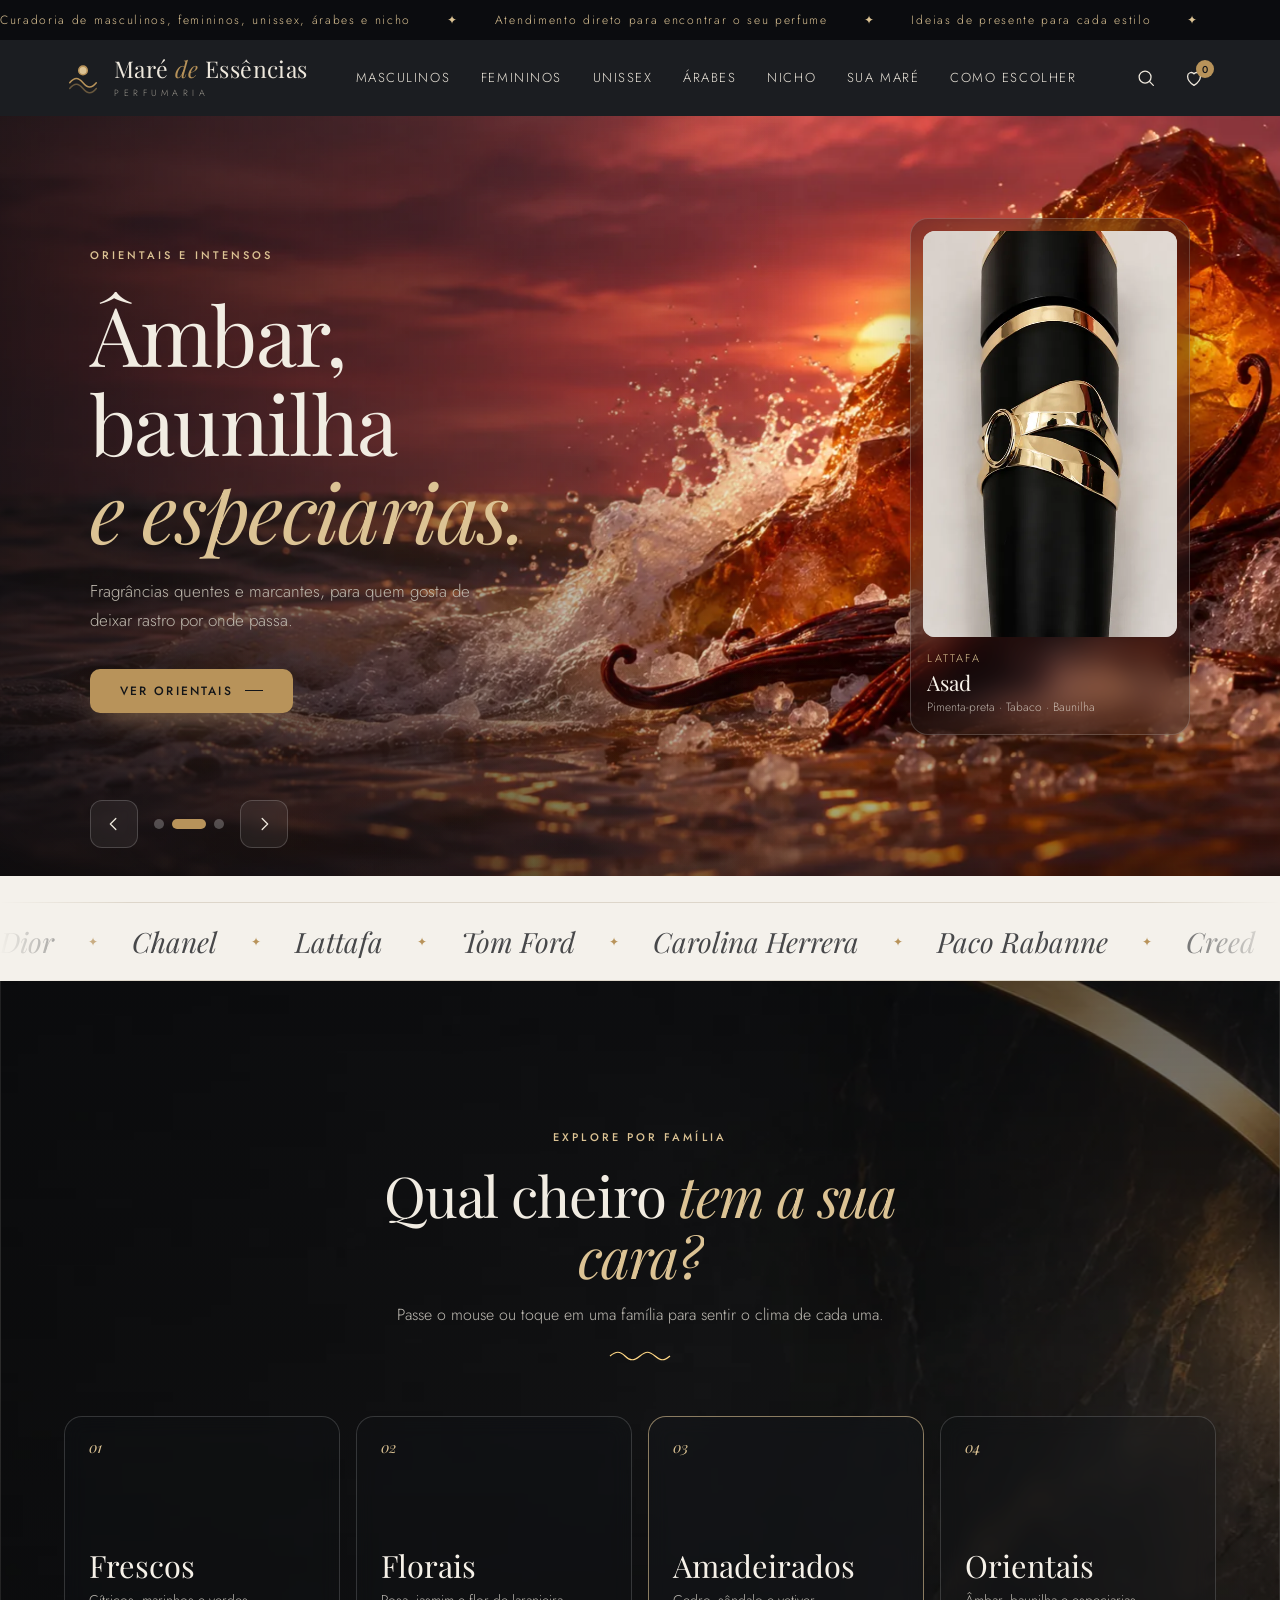
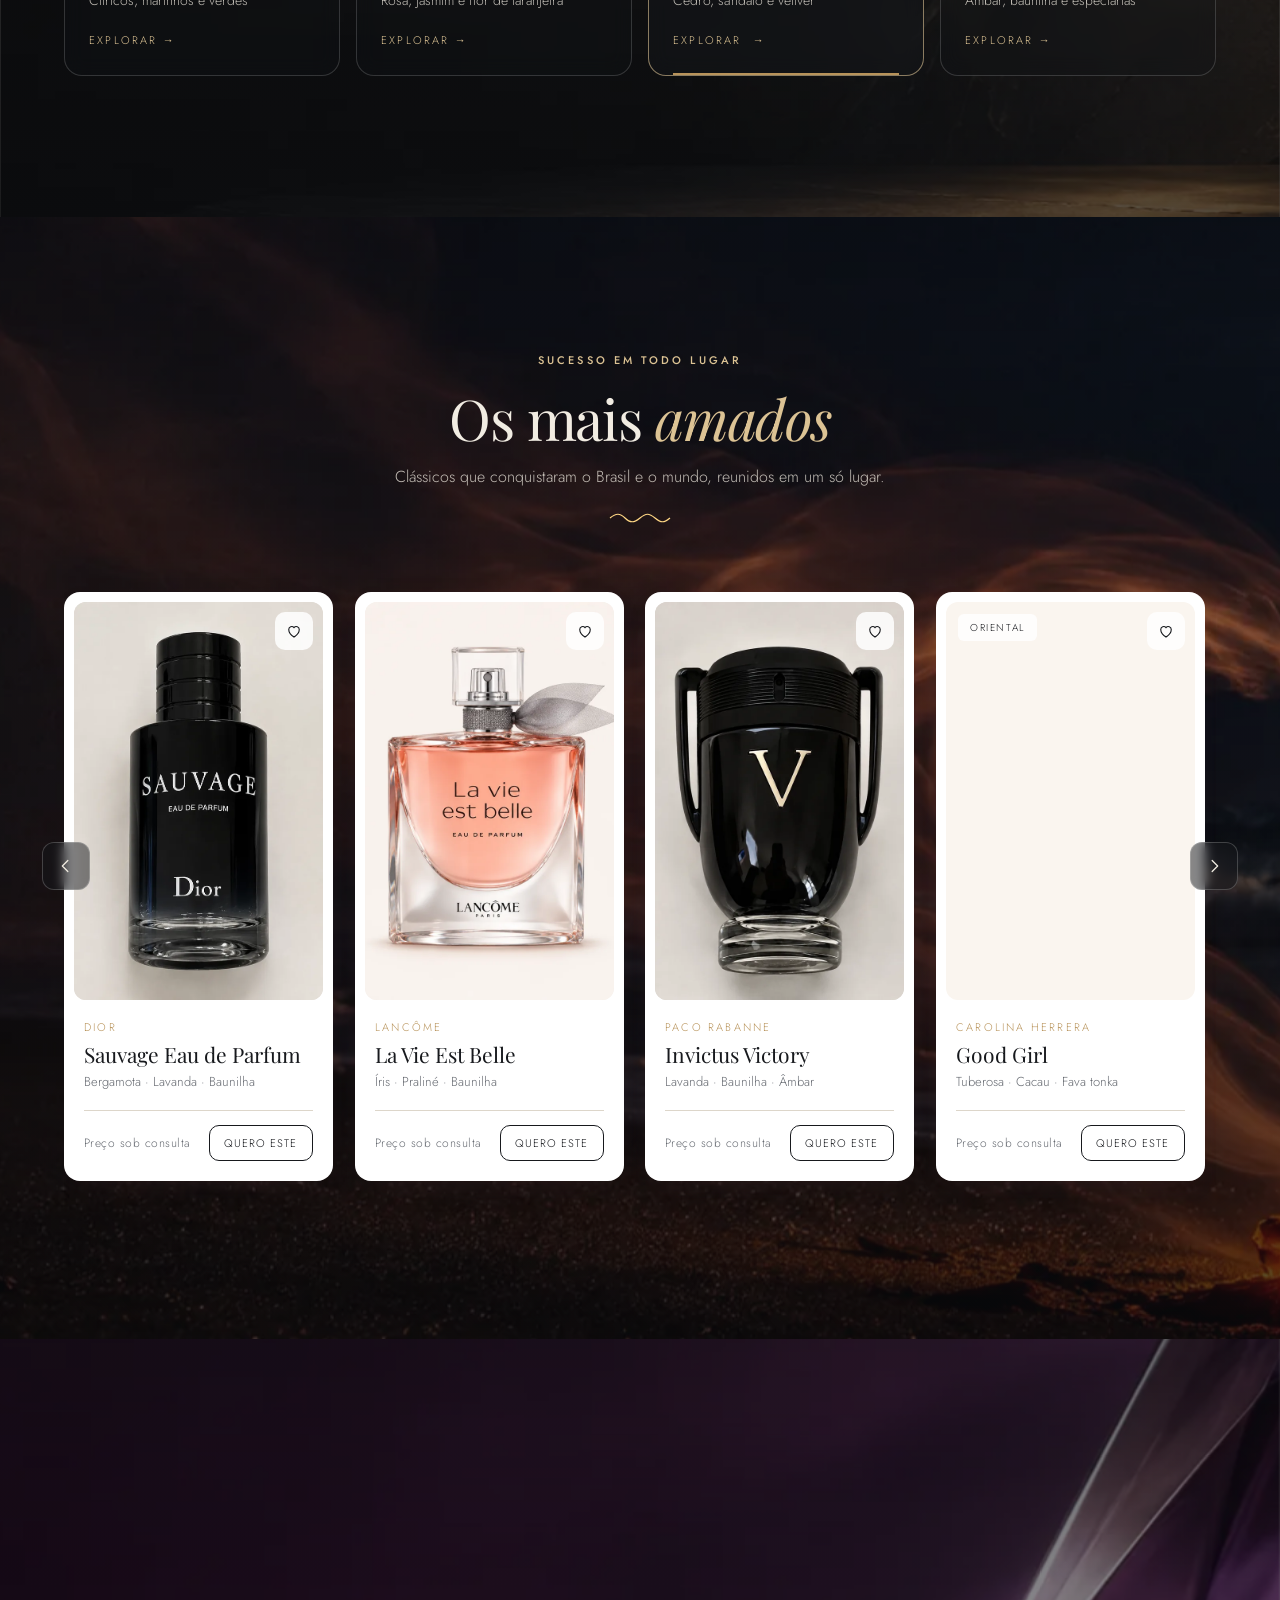
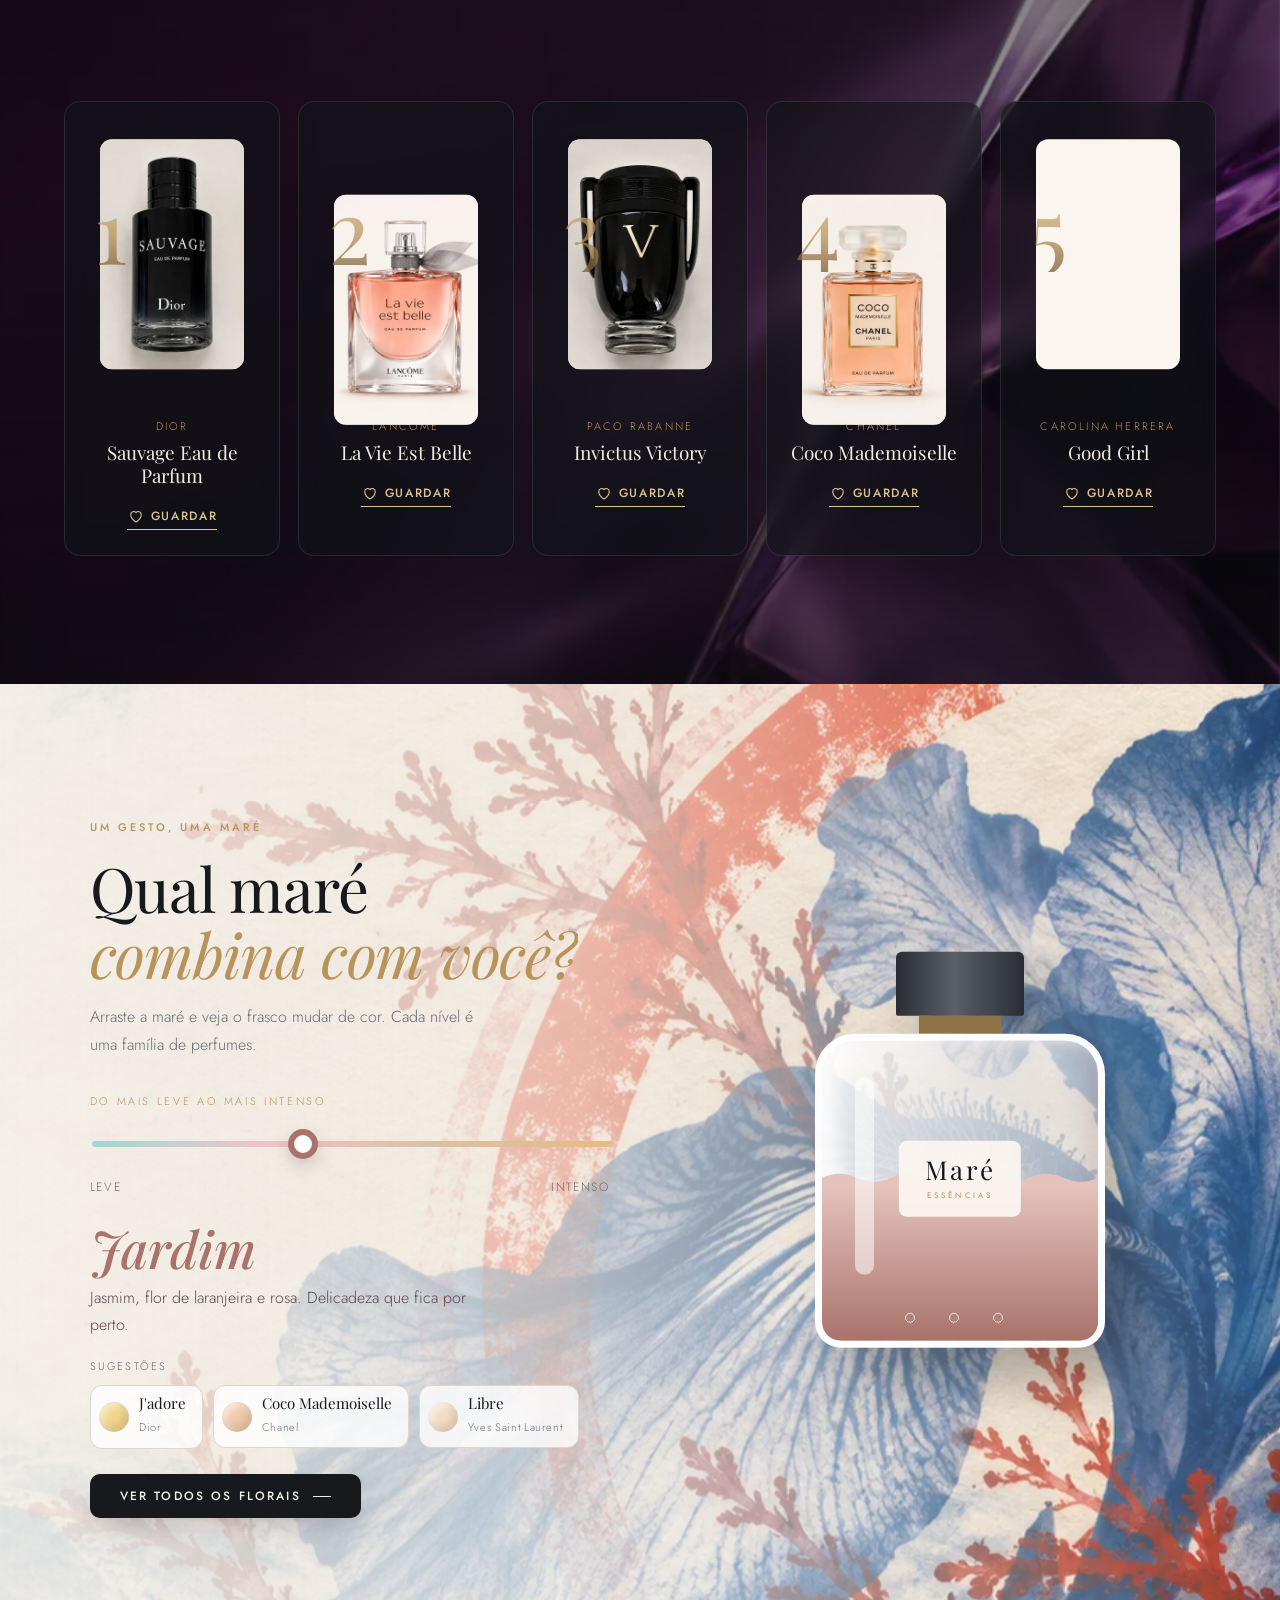
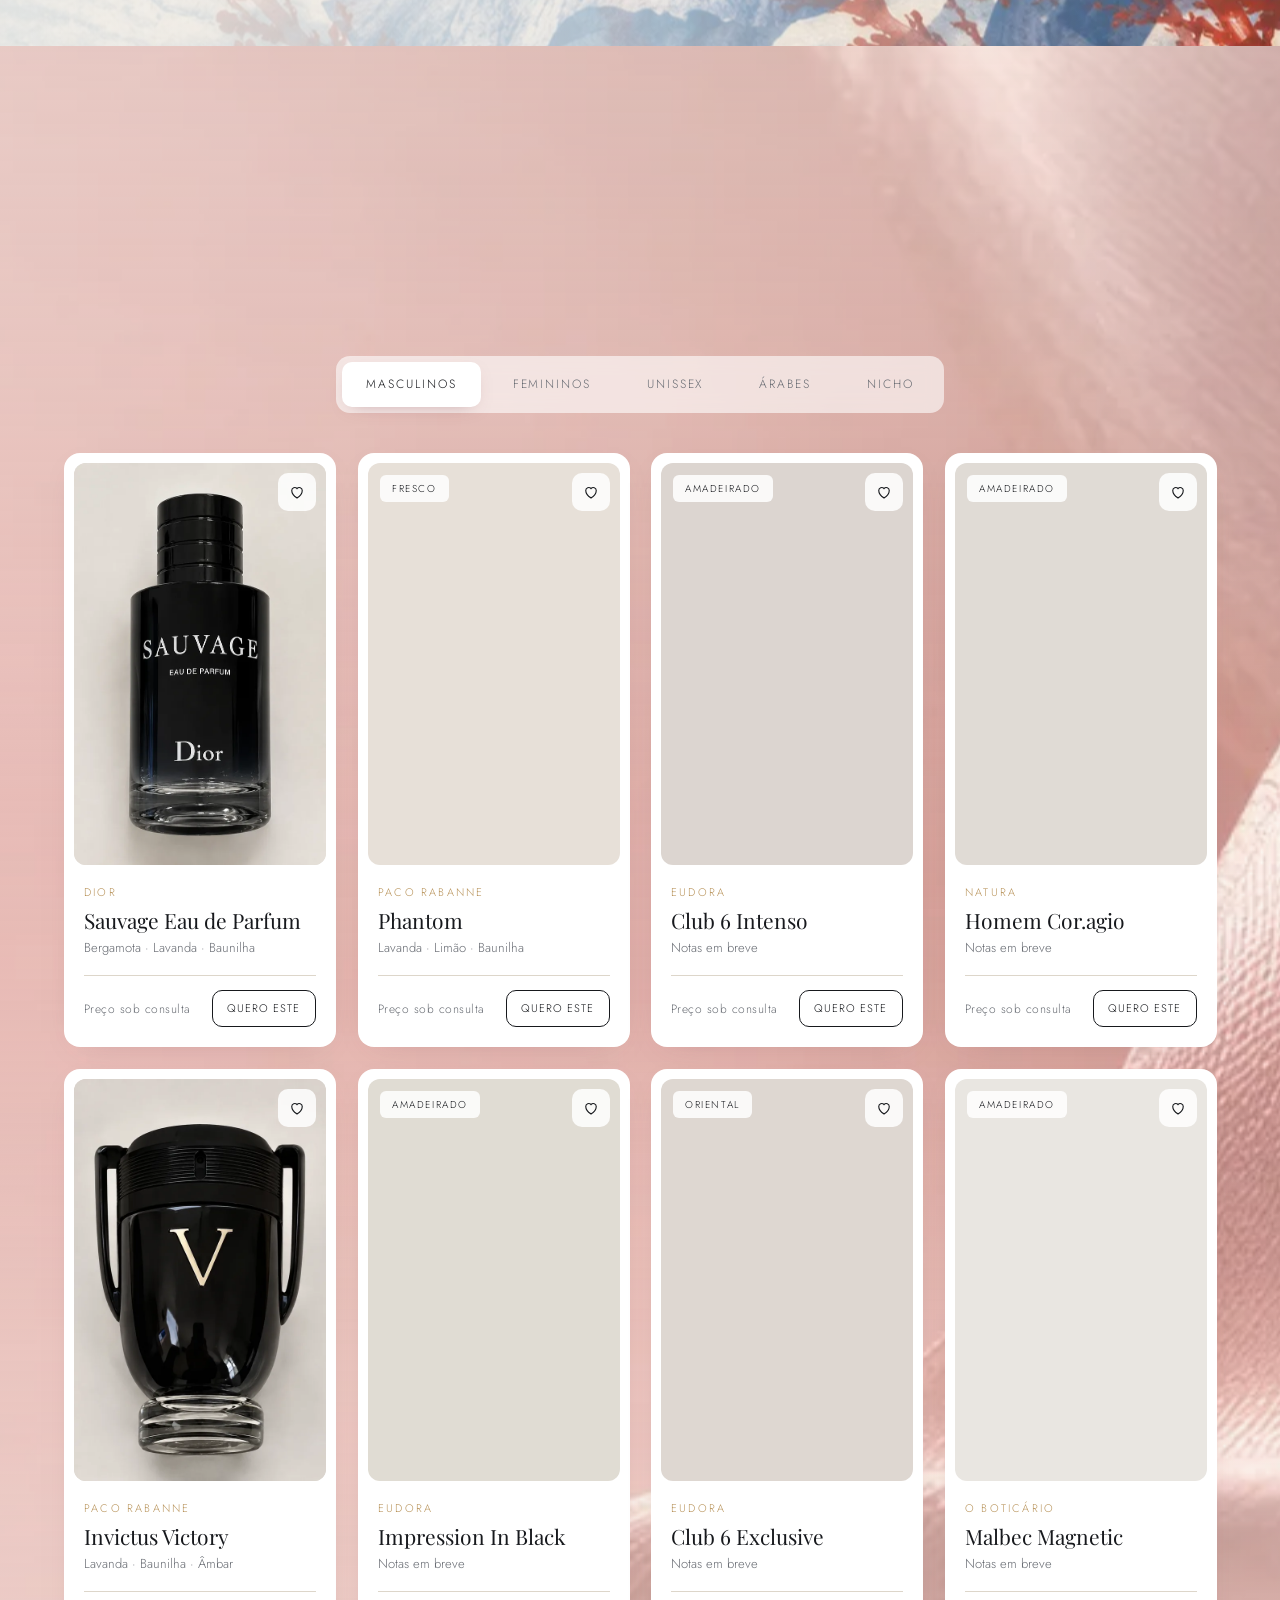
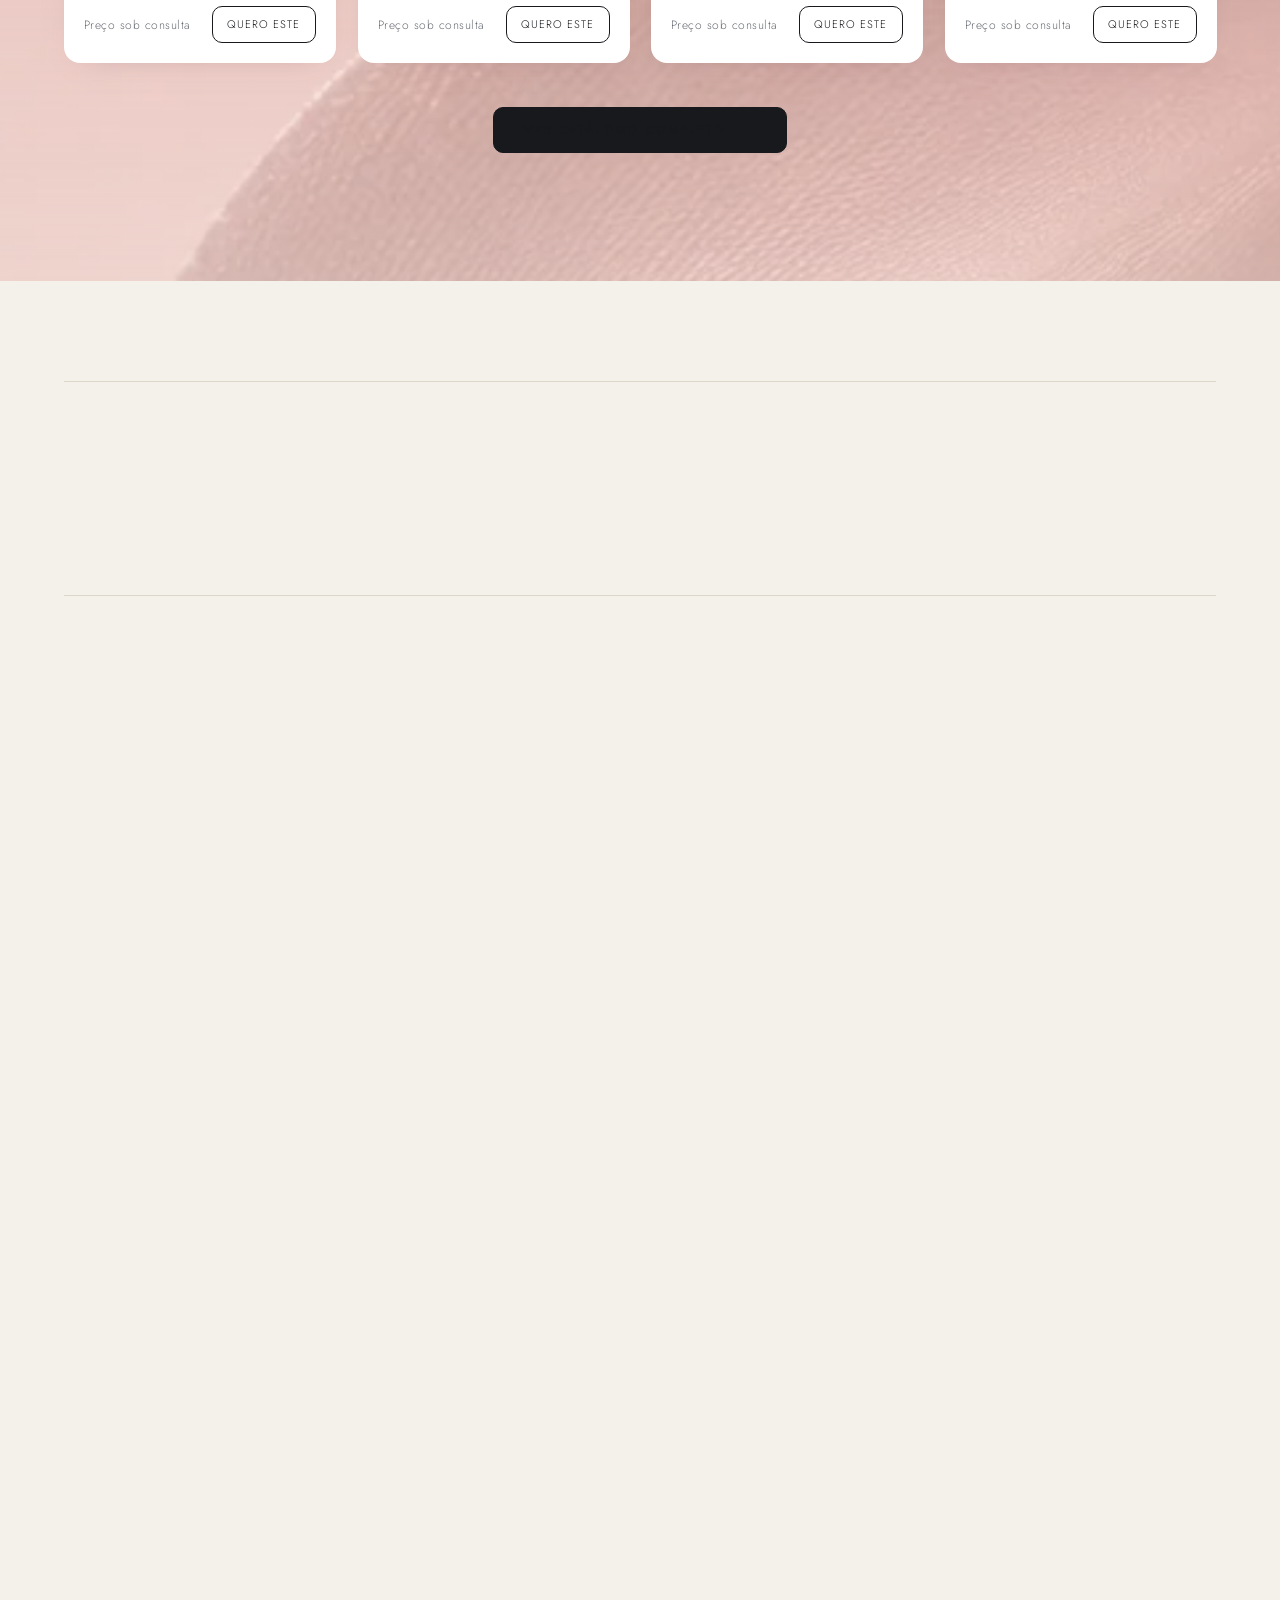
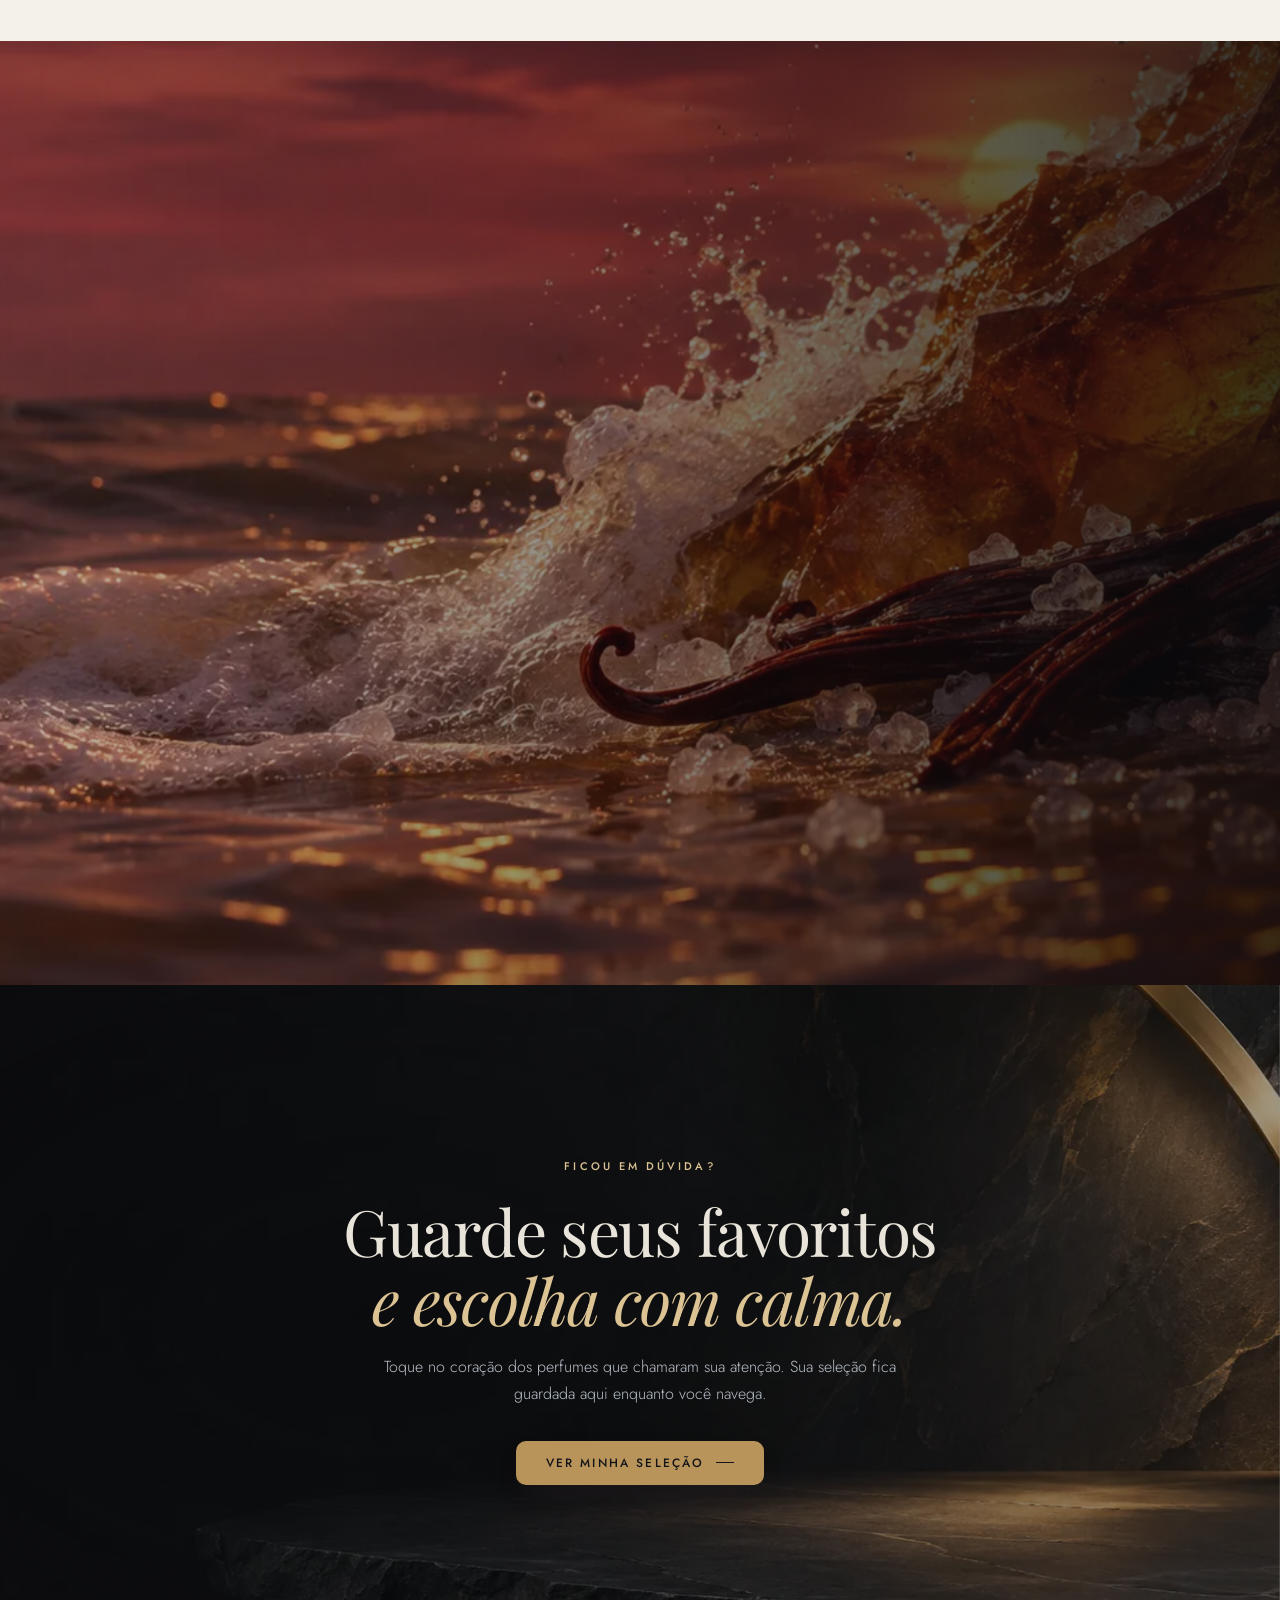
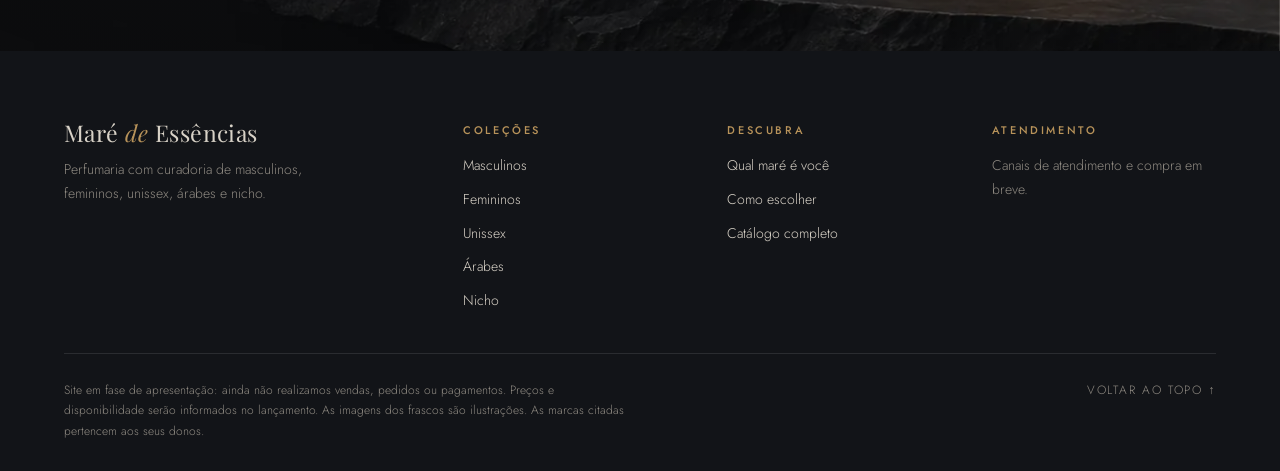
==== commit 546d2dd0: "Fundos de ponta a ponta nas seções e fotos inteiras dos perfumes Remove os recortes, mostra as fotos" ====
--- a/index.html
+++ b/index.html
@@ -69,7 +69,7 @@
           <p>Masculinos, femininos e unissex escolhidos para marcar o seu dia e a sua noite.</p>
           <a class="btn" href="#colecoes" data-tab-link="Masculino">Ver coleções</a>
         </div>
-        <div class="slide-art" data-cut="assets/produtos/sauvage-recorte.webp" data-product="13"></div>
+        <div class="slide-art" data-tile="13"></div>
       </article>
       <article class="slide has-bg" data-theme="amber" style="--bg:url(../assets/fundos/banho-ambar.webp);--bg-p:url(../assets/fundos/banho-ambar-p.webp)" aria-roledescription="slide" aria-label="2 de 3" aria-hidden="true">
         <div class="slide-copy">
@@ -78,7 +78,7 @@
           <p>Fragrâncias quentes e marcantes, para quem gosta de deixar rastro por onde passa.</p>
           <a class="btn" href="#catalogo" data-family-link="Oriental">Ver orientais</a>
         </div>
-        <div class="slide-art slide-art-empty"></div>
+        <div class="slide-art" data-tile="20"></div>
       </article>
       <article class="slide has-bg" data-theme="pearl" style="--bg:url(../assets/fundos/agua-violeta.webp);--bg-p:url(../assets/fundos/agua-violeta-p.webp)" aria-roledescription="slide" aria-label="3 de 3" aria-hidden="true">
         <div class="slide-copy">
@@ -87,7 +87,7 @@
           <p>Arraste, veja o frasco mudar de cor e descubra a família de perfumes que combina com você.</p>
           <a class="btn" href="#mare">Descobrir minha maré</a>
         </div>
-        <div class="slide-art" data-cut="assets/produtos/linterdit-recorte.webp" data-product="47"></div>
+        <div class="slide-art" data-tile="47"></div>
       </article>
     </div>
     <div class="hero-controls">
@@ -107,41 +107,44 @@
   </div>
 
   <!-- Famílias olfativas -->
-  <section class="section families" aria-labelledby="fam-title">
+  <section class="section families on-image" aria-labelledby="fam-title">
+    <div class="sec-bg fam-bgs" aria-hidden="true"><div class="fam-bg on" data-fam-bg="Fresco" style="--bg:url(../assets/fundos/limao-descascado.webp);--bg-p:url(../assets/fundos/limao-descascado-p.webp)"></div><div class="fam-bg" data-fam-bg="Floral" style="--bg:url(../assets/fundos/flor-copo-de-leite.webp);--bg-p:url(../assets/fundos/flor-copo-de-leite-p.webp)"></div><div class="fam-bg" data-fam-bg="Amadeirado" style="--bg:url(../assets/fundos/marmore-arco.webp);--bg-p:url(../assets/fundos/marmore-arco-p.webp)"></div><div class="fam-bg" data-fam-bg="Oriental" style="--bg:url(../assets/fundos/ambar.webp);--bg-p:url(../assets/fundos/ambar-p.webp)"></div></div><div class="sec-shade shade-dark" aria-hidden="true"></div>
     <header class="section-head reveal">
       <span class="eyebrow">Explore por família</span>
       <h2 id="fam-title">Qual cheiro <em>tem a sua cara?</em></h2>
-    </header>
-    <div class="family-grid">
-      <a class="family reveal" href="#catalogo" data-family-link="Fresco" style="--d:0s">
-        <span class="family-arch has-img fam-fresco" aria-hidden="true"><img src="assets/fundos/limao-descascado-p.webp" alt="" loading="lazy" decoding="async" style="object-position:62% 50%">
-        </span>
+      <p>Passe o mouse ou toque em uma família para sentir o clima de cada uma.</p>
+    </header>
+    <div class="fam-grid">
+      <a class="fam-tile reveal" href="#catalogo" data-family-link="Fresco" data-fam="Fresco" style="--d:0.0s">
+        <span class="fam-num">01</span>
         <span class="family-name">Frescos</span>
         <span class="family-notes">Cítricos, marinhos e verdes</span>
+        <span class="fam-go">Explorar <i aria-hidden="true">→</i></span>
       </a>
-      <a class="family reveal" href="#catalogo" data-family-link="Floral" style="--d:.08s">
-        <span class="family-arch has-img fam-floral" aria-hidden="true"><img src="assets/fundos/flor-copo-de-leite-p.webp" alt="" loading="lazy" decoding="async" style="object-position:70% 40%">
-        </span>
+      <a class="fam-tile reveal" href="#catalogo" data-family-link="Floral" data-fam="Floral" style="--d:0.08s">
+        <span class="fam-num">02</span>
         <span class="family-name">Florais</span>
         <span class="family-notes">Rosa, jasmim e flor de laranjeira</span>
+        <span class="fam-go">Explorar <i aria-hidden="true">→</i></span>
       </a>
-      <a class="family reveal" href="#catalogo" data-family-link="Amadeirado" style="--d:.16s">
-        <span class="family-arch has-img fam-madeira" aria-hidden="true"><img src="assets/fundos/marmore-arco-p.webp" alt="" loading="lazy" decoding="async" style="object-position:82% 60%">
-        </span>
+      <a class="fam-tile reveal" href="#catalogo" data-family-link="Amadeirado" data-fam="Amadeirado" style="--d:0.16s">
+        <span class="fam-num">03</span>
         <span class="family-name">Amadeirados</span>
         <span class="family-notes">Cedro, sândalo e vetiver</span>
+        <span class="fam-go">Explorar <i aria-hidden="true">→</i></span>
       </a>
-      <a class="family reveal" href="#catalogo" data-family-link="Oriental" style="--d:.24s">
-        <span class="family-arch has-img fam-oriental" aria-hidden="true"><img src="assets/fundos/ambar-p.webp" alt="" loading="lazy" decoding="async" style="object-position:80% 50%">
-        </span>
+      <a class="fam-tile reveal" href="#catalogo" data-family-link="Oriental" data-fam="Oriental" style="--d:0.24s">
+        <span class="fam-num">04</span>
         <span class="family-name">Orientais</span>
         <span class="family-notes">Âmbar, baunilha e especiarias</span>
+        <span class="fam-go">Explorar <i aria-hidden="true">→</i></span>
       </a>
     </div>
   </section>
 
   <!-- Os mais amados -->
-  <section class="section loved" aria-labelledby="loved-title">
+  <section class="section loved on-image" aria-labelledby="loved-title">
+    <div class="sec-bg" aria-hidden="true" style="--bg:url(../assets/fundos/praia-quente.webp);--bg-p:url(../assets/fundos/praia-quente-p.webp)"></div><div class="sec-shade shade-dark" aria-hidden="true"></div>
     <header class="section-head reveal">
       <span class="eyebrow">Sucesso em todo lugar</span>
       <h2 id="loved-title">Os mais <em>amados</em></h2>
@@ -155,7 +158,8 @@
   </section>
 
   <!-- Top 5 -->
-  <section class="section top5" aria-labelledby="top-title">
+  <section class="section top5 on-image" aria-labelledby="top-title">
+    <div class="sec-bg" aria-hidden="true" style="--bg:url(../assets/fundos/agua-violeta.webp);--bg-p:url(../assets/fundos/agua-violeta-p.webp)"></div><div class="sec-shade shade-dark" aria-hidden="true"></div>
     <header class="section-head reveal">
       <span class="eyebrow">Escolha da casa</span>
       <h2 id="top-title">Top 5 <em>da curadoria</em></h2>
@@ -165,7 +169,8 @@
   </section>
 
   <!-- Momento interativo -->
-  <section class="tide has-bg" id="mare" aria-labelledby="tide-title" style="--bg:url(../assets/fundos/plano-japa.webp);--bg-p:url(../assets/fundos/plano-japa-p.webp)">
+  <section class="tide on-light" id="mare" aria-labelledby="tide-title">
+    <div class="sec-bg" aria-hidden="true" style="--bg:url(../assets/fundos/plano-japa.webp);--bg-p:url(../assets/fundos/plano-japa-p.webp)"></div><div class="sec-shade shade-tide" aria-hidden="true"></div>
     <div class="tide-bg" aria-hidden="true"><span></span><span></span><span></span></div>
     <div class="tide-copy reveal">
       <span class="eyebrow">Um gesto, uma maré</span>
@@ -195,7 +200,8 @@
   </section>
 
   <!-- Coleções em abas -->
-  <section class="section collections" id="colecoes" aria-labelledby="col-title">
+  <section class="section collections on-light" id="colecoes" aria-labelledby="col-title">
+    <div class="sec-bg" aria-hidden="true" style="--bg:url(../assets/fundos/pano-rosado.webp);--bg-p:url(../assets/fundos/pano-rosado-p.webp)"></div><div class="sec-shade shade-light" aria-hidden="true"></div>
     <header class="section-head reveal">
       <span class="eyebrow">Coleções</span>
       <h2 id="col-title">Perfumes <em>para cada estilo</em></h2>
@@ -292,9 +298,10 @@
   </section>
 
   <!-- Nossa história -->
-  <section class="story" aria-labelledby="story-title">
+  <section class="story on-image" aria-labelledby="story-title">
+    <div class="sec-bg" aria-hidden="true" style="--bg:url(../assets/fundos/banho-ambar.webp);--bg-p:url(../assets/fundos/banho-ambar-p.webp)"></div><div class="sec-shade shade-story" aria-hidden="true"></div>
     <div class="story-art reveal" aria-hidden="true">
-      <div class="story-arch has-bg" style="--bg:url(../assets/fundos/pano-rosado.webp);--bg-p:url(../assets/fundos/pano-rosado-p.webp)"><img class="story-cut" src="assets/produtos/invictus-recorte.webp" alt="" loading="lazy" decoding="async"></div>
+      <figure class="story-frame"><img src="assets/produtos/invictus-victory.webp" alt="" loading="lazy" decoding="async"></figure>
       <svg class="story-ring" viewBox="0 0 200 200"><defs><path id="ring" d="M100 100m-80 0a80 80 0 1 1 160 0a80 80 0 1 1-160 0"/></defs><text><textPath href="#ring">PERFUME É MEMÓRIA QUE A GENTE VESTE ✦ PERFUME É MEMÓRIA QUE A GENTE VESTE ✦</textPath></text></svg>
     </div>
     <div class="story-copy reveal">
@@ -307,8 +314,9 @@
   </section>
 
   <!-- Chamada final -->
-  <section class="final" aria-labelledby="final-title">
-    <div class="final-inner reveal has-bg" style="--bg:url(../assets/fundos/praia-quente.webp);--bg-p:url(../assets/fundos/praia-quente-p.webp)">
+  <section class="final on-image" aria-labelledby="final-title">
+    <div class="sec-bg" aria-hidden="true" style="--bg:url(../assets/fundos/marmore-arco.webp);--bg-p:url(../assets/fundos/marmore-arco-p.webp)"></div><div class="sec-shade shade-final" aria-hidden="true"></div>
+    <div class="final-inner reveal">
       <span class="eyebrow">Ficou em dúvida?</span>
       <h2 id="final-title">Guarde seus favoritos<br><em>e escolha com calma.</em></h2>
       <p>Toque no coração dos perfumes que chamaram sua atenção. Sua seleção fica guardada aqui enquanto você navega.</p>
--- a/css/loja.css
+++ b/css/loja.css
@@ -597,70 +597,143 @@
 /* Fotos reais de produto */
 .product-media { aspect-ratio: 3 / 4; }
 .product-media.has-photo { background: var(--photo-bg); }
-.product-media .photo { position: absolute; inset: 0; width: 100%; height: 100%; object-fit: contain; padding: 4% 8% 6%; transition: transform .8s var(--ease); }
+.product-media .photo { position: absolute; inset: 0; width: 100%; height: 100%; object-fit: contain; padding: 3% 4%; transition: transform .8s var(--ease); }
 .product:hover .product-media .photo { transform: translateY(-6px) scale(1.03); }
 .top-media.has-photo { background: var(--photo-bg); border-radius: 12px; aspect-ratio: 3 / 4; width: 78%; overflow: hidden; position: relative; }
 .top-media .photo { position: absolute; inset: 0; width: 100%; height: 100%; object-fit: contain; padding: 6%; }
-.product-media .photo, .top-media .photo { -webkit-mask-image: linear-gradient(90deg, transparent, #000 7%, #000 93%, transparent), linear-gradient(180deg, transparent, #000 4%, #000 96%, transparent); -webkit-mask-composite: source-in; mask-image: linear-gradient(90deg, transparent, #000 7%, #000 93%, transparent), linear-gradient(180deg, transparent, #000 4%, #000 96%, transparent); mask-composite: intersect; }
 .top-num { z-index: 2; text-shadow: none; }
 
 /* ================================================================
-   Fundos da loja (assets/fundos)
+   Fundos de seção (assets/fundos): imagem de ponta a ponta, sombra por cima
    ================================================================ */
-/* Banner com foto de fundo e frasco recortado */
+.photo-fill { position: absolute; inset: -12%; background: center / cover no-repeat; filter: blur(22px) saturate(1.05); opacity: .9; }
+.product-media .photo, .top-media .photo, .hero-tile img { position: absolute; z-index: 1; }
+
+.on-image, .on-light { position: relative; isolation: isolate; overflow: hidden; }
+.sec-bg { position: absolute; inset: -18% 0; z-index: -2; background: var(--bg) center / cover no-repeat; will-change: translate; }
+.sec-shade { position: absolute; inset: 0; z-index: -1; pointer-events: none; }
+.shade-dark { background: linear-gradient(180deg, rgba(10, 11, 14, .62), rgba(10, 11, 14, .42) 45%, rgba(10, 11, 14, .7)); }
+.shade-light { background: linear-gradient(180deg, rgba(244, 241, 235, .55), rgba(244, 241, 235, .25) 50%, rgba(244, 241, 235, .6)); }
+.shade-tide { background: linear-gradient(90deg, rgba(244, 241, 235, .9) 0%, rgba(244, 241, 235, .72) 45%, rgba(244, 241, 235, .15) 100%); }
+.shade-story { background: linear-gradient(90deg, rgba(10, 11, 14, .25) 0%, rgba(10, 11, 14, .45) 45%, rgba(10, 11, 14, .82) 100%); }
+.shade-final { background: radial-gradient(80% 90% at 30% 50%, rgba(10, 11, 14, .78), rgba(10, 11, 14, .35)); }
+
+.on-image { color: #f1ece2; }
+.on-image .section-head p { color: rgba(241, 236, 226, .78); }
+.on-image .section-head h2 em, .on-image h2 em { color: var(--gold-soft); }
+.on-image .eyebrow { color: var(--gold-soft); }
+.on-image .section-head::after { filter: brightness(1.4); }
+
+/* Banner de ponta a ponta */
+.hero { margin: 0; border-radius: 0; min-height: min(760px, 88vh); }
+.slide.is-current { min-height: min(760px, 88vh); }
+.slide { padding: 70px 7% 110px; }
 .slide.has-bg::before {
   content: ''; position: absolute; inset: -4%; z-index: 0; pointer-events: none;
   background: var(--bg) center / cover no-repeat;
-  transform: scale(1.08) translate3d(calc(var(--px, 0) * 14px), calc(var(--py, 0) * 10px), 0);
-  transition: transform 7s ease-out;
-}
-.slide.has-bg.is-current::before { transform: scale(1) translate3d(calc(var(--px, 0) * 14px), calc(var(--py, 0) * 10px), 0); }
+  transform: scale(1.1) translate3d(calc(var(--px, 0) * 16px), calc(var(--py, 0) * 10px), 0);
+  transition: transform 8s ease-out;
+}
+.slide.has-bg.is-current::before { transform: scale(1.02) translate3d(calc(var(--px, 0) * 16px), calc(var(--py, 0) * 10px), 0); }
 .slide.has-bg::after {
   content: ''; position: absolute; inset: 0; z-index: 0; pointer-events: none;
-  background: linear-gradient(90deg, rgba(10, 11, 14, .86) 0%, rgba(10, 11, 14, .55) 38%, rgba(10, 11, 14, .1) 70%, rgba(10, 11, 14, .25) 100%);
+  background: linear-gradient(90deg, rgba(10, 11, 14, .78) 0%, rgba(10, 11, 14, .42) 34%, rgba(10, 11, 14, 0) 62%), linear-gradient(0deg, rgba(10, 11, 14, .5), rgba(10, 11, 14, 0) 30%);
 }
 .slide.has-bg .slide-copy, .slide.has-bg .slide-art { position: relative; z-index: 1; }
-.hero:has(.slide.has-bg) .hero-mist { opacity: .5; }
-.slide-art .hero-cut {
-  position: absolute; left: 50%; bottom: 9%; height: 82%; width: auto; max-width: 80%; object-fit: contain;
-  transform: translate(-50%, 24px); opacity: 0; filter: drop-shadow(0 30px 30px rgba(0, 0, 0, .55));
-  transition: transform 1.3s var(--ease), opacity 1.3s;
-}
-.slide.is-current .slide-art .hero-cut { transform: translate(-50%, 0); opacity: 1; animation: float 8s ease-in-out 1.4s infinite; }
-.slide[data-theme="rose"] .slide-art .hero-cut { left: 62%; bottom: 16%; height: 72%; }
-.slide-art-empty { pointer-events: none; }
-
-/* Famílias com foto */
-.family-arch.has-img { position: relative; background: var(--night); }
-.family-arch.has-img img { position: absolute; inset: -8% 0; width: 100%; height: 116%; object-fit: cover; transition: transform 1.2s var(--ease); }
-.family:hover .family-arch.has-img img { transform: scale(1.07); }
-.family-arch.has-img::after { content: ''; position: absolute; inset: 0; background: linear-gradient(180deg, rgba(0, 0, 0, 0) 55%, rgba(10, 11, 14, .35)); pointer-events: none; }
-
-/* Maré com a onda japonesa ao fundo */
-.tide.has-bg::before {
-  content: ''; position: absolute; inset: 0; z-index: 0; pointer-events: none;
-  background: var(--bg) right center / cover no-repeat; opacity: .14; filter: saturate(.7);
-  -webkit-mask-image: linear-gradient(90deg, transparent 15%, #000 70%); mask-image: linear-gradient(90deg, transparent 15%, #000 70%);
-}
-.tide.has-bg { background: linear-gradient(135deg, rgba(255, 255, 255, .92), color-mix(in srgb, var(--tide) 25%, #f4f1eb)); }
-
-/* Nossa história: seda rosada com o frasco */
-.story-arch.has-bg { background: var(--bg) center / cover no-repeat; overflow: hidden; }
-.story-arch.has-bg::before { content: ''; position: absolute; inset: 0; background: radial-gradient(circle at 50% 60%, rgba(0, 0, 0, 0) 30%, rgba(40, 20, 24, .25)); }
-.story-cut { position: relative; z-index: 1; width: 46%; filter: drop-shadow(0 30px 28px rgba(40, 20, 24, .45)); animation: float 8s ease-in-out infinite; }
-
-/* Chamada final com a praia ao fundo */
-.final-inner.has-bg { background: linear-gradient(180deg, rgba(10, 12, 16, .55), rgba(10, 12, 16, .8)), var(--bg) center / cover no-repeat; }
-
+.hero .halo, .hero .pedestal, .hero .silk { display: none; }
+.hero-mist { opacity: .35; }
+.slide-art { display: flex; align-items: center; justify-content: flex-end; transform: translate3d(calc(var(--px) * -10px), calc(var(--py) * -8px), 0); }
+.hero-tile {
+  margin: 0; width: min(280px, 26vw); padding: 12px 12px 16px; border-radius: 18px;
+  background: rgba(20, 22, 26, .38); border: 1px solid rgba(255, 255, 255, .18);
+  backdrop-filter: blur(14px) saturate(1.2); -webkit-backdrop-filter: blur(14px) saturate(1.2);
+  box-shadow: 0 30px 60px -20px rgba(0, 0, 0, .6);
+  opacity: 0; transform: translateY(30px) rotate(1.5deg); transition: opacity 1.1s var(--ease) .35s, transform 1.1s var(--ease) .35s;
+}
+.slide.is-current .hero-tile { opacity: 1; transform: translateY(0) rotate(0); animation: float 9s ease-in-out 1.6s infinite; }
+.hero-tile-photo { position: relative; aspect-ratio: 3 / 4; border-radius: 12px; overflow: hidden; background: var(--photo-bg); }
+.hero-tile-photo img { inset: 0; width: 100%; height: 100%; object-fit: contain; padding: 4%; }
+.hero-tile figcaption { display: grid; gap: 2px; padding: 12px 4px 0; }
+.hero-tile .brand { color: var(--gold-soft); }
+.hero-tile b { font: 400 21px/1.2 var(--display); color: #f6f1e8; }
+.hero-tile-notes { font-size: 12px; color: rgba(241, 236, 226, .7); }
+
+/* Famílias: o fundo muda com a família */
+.families { padding-block: clamp(90px, 11vw, 150px); }
+.fam-bgs { inset: -18% 0; background: none; }
+.fam-bg { position: absolute; inset: 0; background: var(--bg) center / cover no-repeat; opacity: 0; transform: scale(1.06); transition: opacity 1.2s var(--ease), transform 6s ease-out; }
+.fam-bg.on { opacity: 1; transform: scale(1); }
+.fam-grid { display: grid; grid-template-columns: repeat(4, 1fr); gap: 16px; max-width: 1240px; margin: 0 auto; }
+.fam-tile {
+  position: relative; display: grid; align-content: end; gap: 6px; min-height: 260px; padding: 26px 24px;
+  border-radius: 18px; color: #f6f1e8; overflow: hidden;
+  background: rgba(20, 22, 26, .28); border: 1px solid rgba(255, 255, 255, .16);
+  backdrop-filter: blur(10px); -webkit-backdrop-filter: blur(10px);
+  transition: background .5s var(--ease), border-color .5s, transform .5s var(--ease);
+}
+.fam-tile:hover, .fam-tile.on { background: rgba(20, 22, 26, .5); border-color: rgba(220, 195, 148, .6); transform: translateY(-6px); }
+.fam-num { position: absolute; top: 20px; left: 24px; font: italic 400 15px var(--display); color: var(--gold-soft); }
+.fam-tile .family-name { font: 400 clamp(26px, 2.4vw, 34px)/1.1 var(--display); }
+.fam-tile .family-notes { color: rgba(241, 236, 226, .78); font-size: 14px; }
+.fam-go { margin-top: 12px; font-size: 11px; letter-spacing: .2em; text-transform: uppercase; color: var(--gold-soft); }
+.fam-go i { font-style: normal; display: inline-block; transition: transform .4s var(--ease); }
+.fam-tile:hover .fam-go i, .fam-tile.on .fam-go i { transform: translateX(6px); }
+.fam-tile::after { content: ''; position: absolute; left: 24px; right: 24px; bottom: 0; height: 2px; background: var(--gold); transform: scaleX(0); transform-origin: left; transition: transform .6s var(--ease); }
+.fam-tile.on::after { transform: scaleX(1); }
+
+/* Os mais amados e Top 5 sobre imagem */
+.loved { background: none; }
+.loved .rail-btn { background: rgba(20, 22, 26, .5); color: #f1ece2; border-color: rgba(255, 255, 255, .2); }
+.top5 { background: none; }
+.top5 .top-card { background: rgba(18, 20, 24, .55); backdrop-filter: blur(10px); -webkit-backdrop-filter: blur(10px); box-shadow: inset 0 0 0 1px rgba(255, 255, 255, .1); }
+
+/* Maré sobre a onda japonesa, sem moldura */
+.tide { margin: 0; border-radius: 0; background: none; padding-block: clamp(90px, 10vw, 140px); }
+.tide .tide-bg { display: none; }
+.tide-glass { filter: drop-shadow(28px 30px 26px rgba(18, 20, 24, .3)); }
+
+/* Coleções sobre a seda */
+.collections .tabs { background: rgba(255, 255, 255, .6); backdrop-filter: blur(8px); -webkit-backdrop-filter: blur(8px); }
+
+/* Nossa história sobre o âmbar */
+.story { background: none; padding-block: clamp(100px, 12vw, 160px); }
+.story-copy { padding: clamp(30px, 4vw, 54px); border-radius: 20px; background: rgba(14, 15, 18, .5); border: 1px solid rgba(255, 255, 255, .12); backdrop-filter: blur(12px); -webkit-backdrop-filter: blur(12px); }
+.story-copy p { color: rgba(241, 236, 226, .82); }
+.story-copy .btn { background: var(--gold); color: var(--night); }
+.story-frame { margin: 0; width: min(340px, 70vw); aspect-ratio: 3 / 4; border-radius: 18px; overflow: hidden; padding: 12px; background: rgba(255, 255, 255, .12); border: 1px solid rgba(220, 195, 148, .45); box-shadow: 0 40px 70px -25px rgba(0, 0, 0, .7); backdrop-filter: blur(6px); }
+.story-frame img { width: 100%; height: 100%; object-fit: cover; border-radius: 10px; }
+.story-ring text { fill: var(--gold-soft); }
+.story-ring { right: -50px; top: -50px; }
+
+/* Chamada final de ponta a ponta */
+.final { padding: 0; }
+.final-inner { background: none; border-radius: 0; padding: clamp(110px, 13vw, 180px) 7%; }
+.final-inner::before { display: none; }
+
+@media (max-width: 1100px) {
+  .fam-grid { grid-template-columns: repeat(2, 1fr); }
+}
 @media (max-width: 900px) {
+  .sec-bg, .fam-bg { background-image: var(--bg-p); }
   .slide.has-bg::before { background-image: var(--bg-p); }
-  .slide.has-bg::after { background: linear-gradient(180deg, rgba(10, 11, 14, .15) 0%, rgba(10, 11, 14, .55) 40%, rgba(10, 11, 14, .88) 100%); }
-  .slide-art .hero-cut, .slide[data-theme="rose"] .slide-art .hero-cut { left: 50%; height: 88%; bottom: 4%; }
-  .tide.has-bg::before, .story-arch.has-bg, .final-inner.has-bg { background-image: var(--bg-p); }
-  .final-inner.has-bg { background: linear-gradient(180deg, rgba(10, 12, 16, .55), rgba(10, 12, 16, .8)), var(--bg-p) center / cover no-repeat; }
+  .slide.has-bg::after { background: linear-gradient(180deg, rgba(10, 11, 14, .2) 0%, rgba(10, 11, 14, .55) 45%, rgba(10, 11, 14, .88) 100%); }
+  .slide-art { justify-content: center; min-height: 0; }
+  .hero-tile { width: min(210px, 52vw); padding: 8px 8px 12px; }
+  .hero-tile-notes { display: none; }
+  .shade-tide { background: rgba(244, 241, 235, .82); }
+  .shade-story { background: rgba(10, 11, 14, .55); }
+  .story-ring { right: -10px; top: -30px; width: 120px; }
+}
+@media (max-width: 640px) {
+  .fam-grid { grid-template-columns: 1fr 1fr; gap: 10px; }
+  .fam-tile { min-height: 190px; padding: 18px 16px; }
+  .fam-num { top: 14px; left: 16px; }
+  .slide { padding: 40px 6% 100px; }
+  .hero-tile { width: min(170px, 46vw); }
+  .hero-tile figcaption { display: none; }
 }
 @media (prefers-reduced-motion: reduce) {
-  .slide.has-bg::before { transform: none; }
+  .slide.has-bg::before, .fam-bg { transform: none; }
 }
 
 @media (max-width: 900px) {
@@ -675,3 +748,14 @@
   .hero-mist, .hero-dust { display: none; }
   .brands-track { animation: none; flex-wrap: wrap; }
 }
+
+/* Fotos ocupando todo o quadro (sem faixas nas bordas) */
+.photo-fill { display: none; }
+.product-media { aspect-ratio: 5 / 8; }
+.product-media .photo, .top-media .photo, .hero-tile-photo img { object-fit: cover; padding: 0; object-position: center 52%; }
+.top-media.has-photo, .hero-tile-photo { aspect-ratio: 5 / 8; }
+.product, .product h3 { color: var(--ink); }
+.product .mini-btn { color: var(--ink); }
+.product .mini-btn:hover, .product .mini-btn[aria-pressed="true"] { color: var(--cream); }
+.product-media .bottle-svg { width: 52%; }
+.product-media .photo.fit, .top-media .photo.fit { object-fit: contain; }
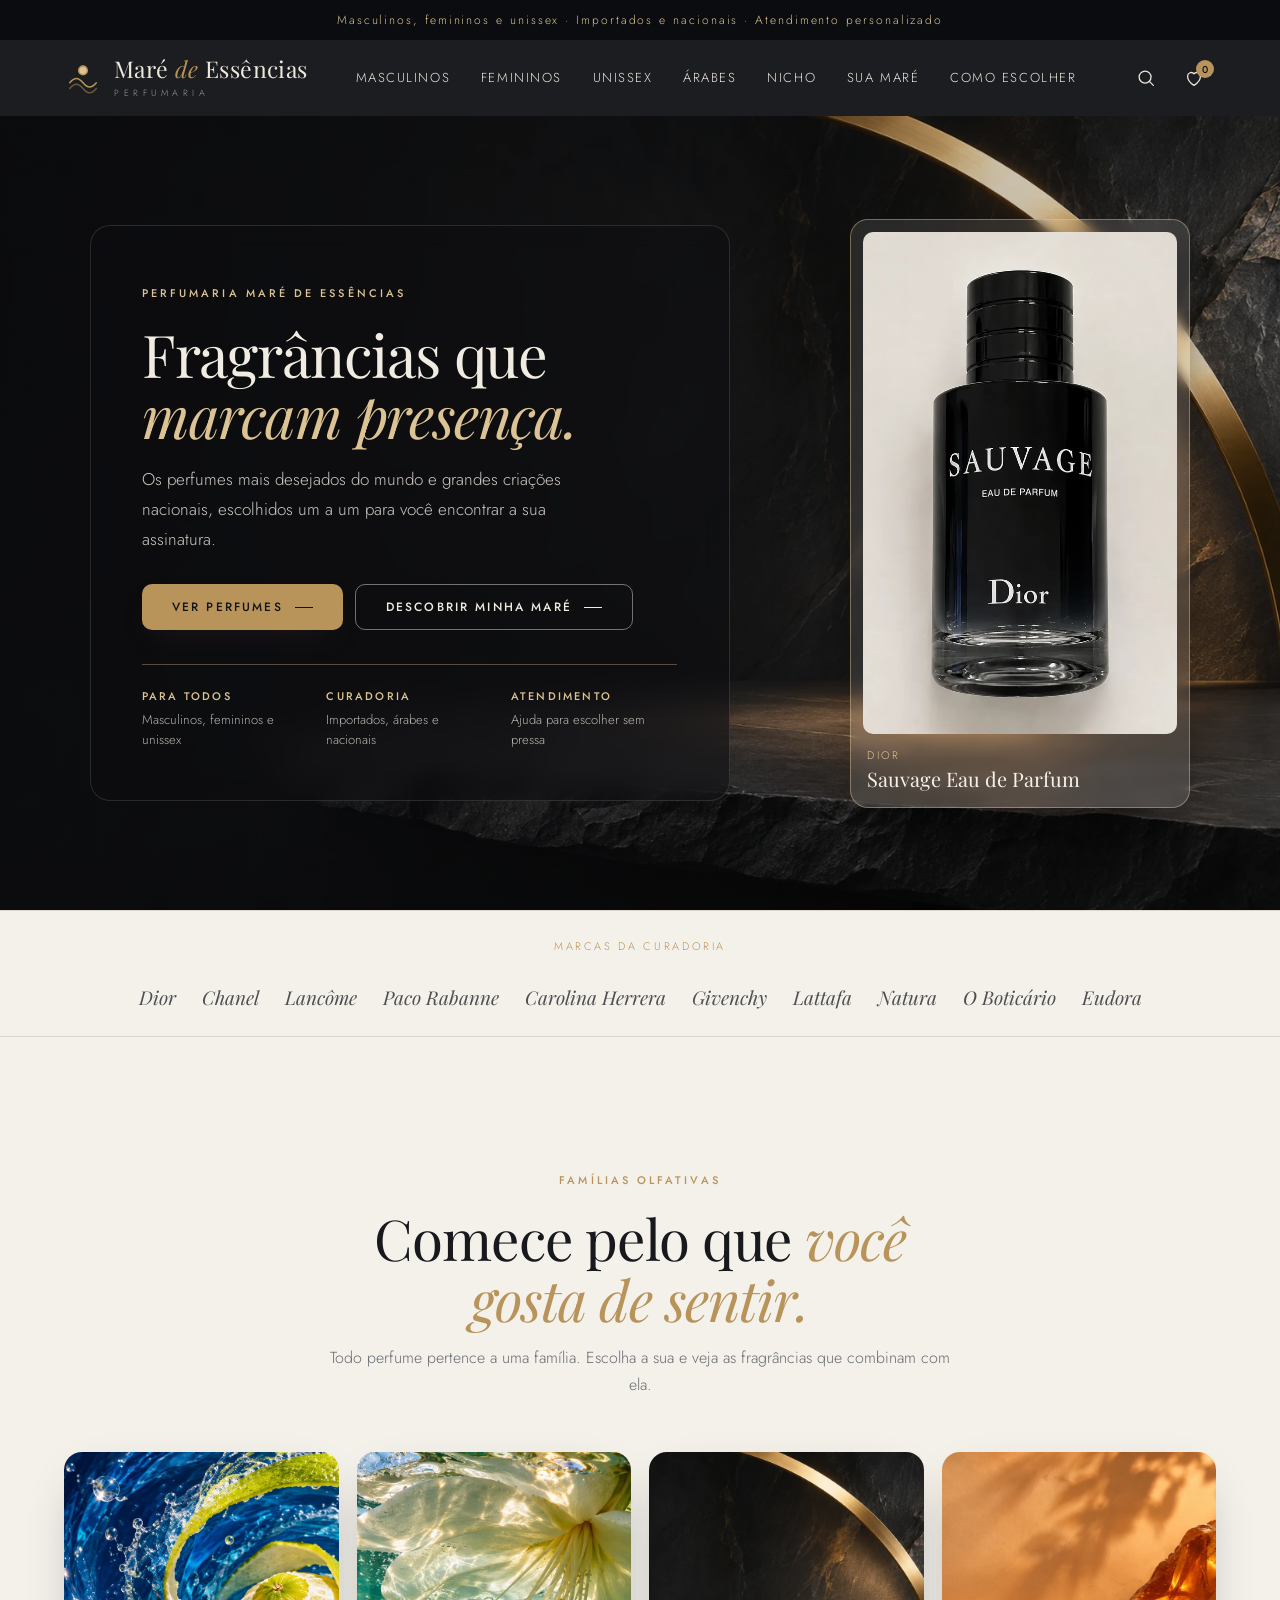
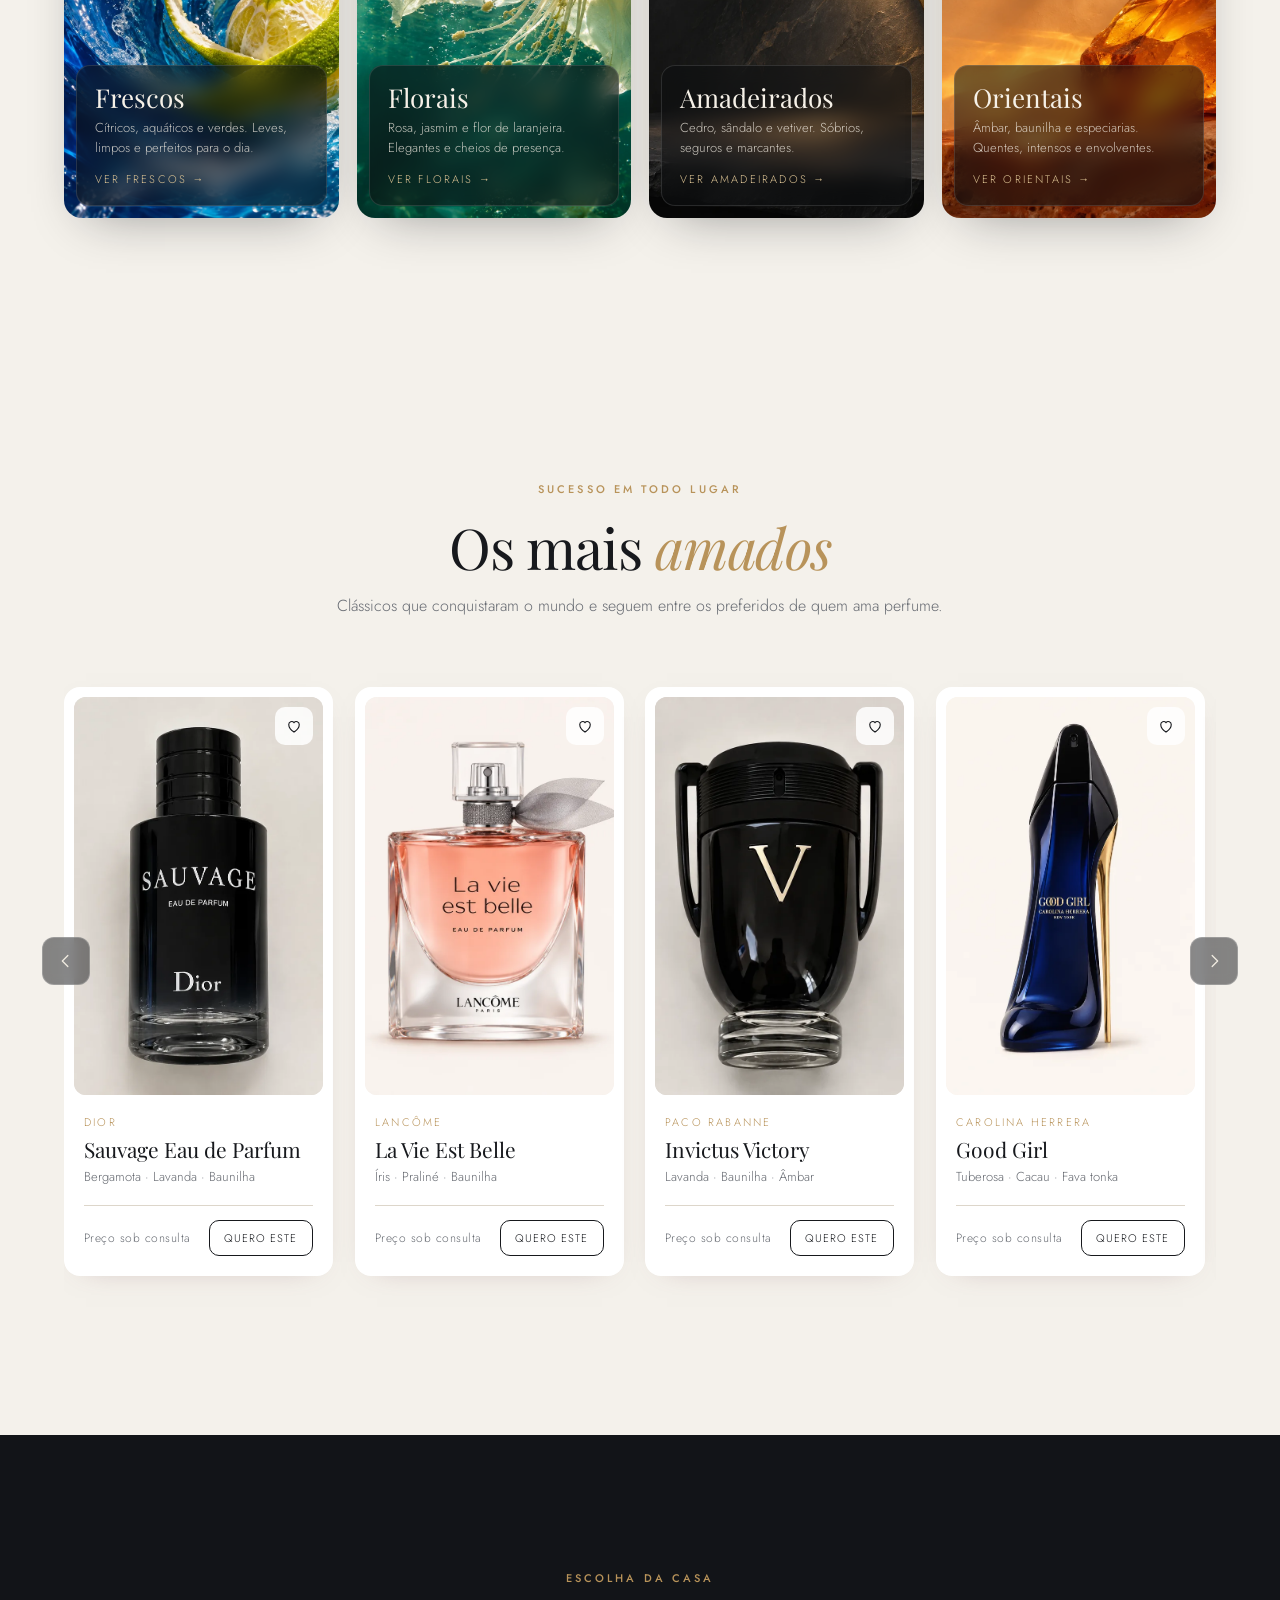
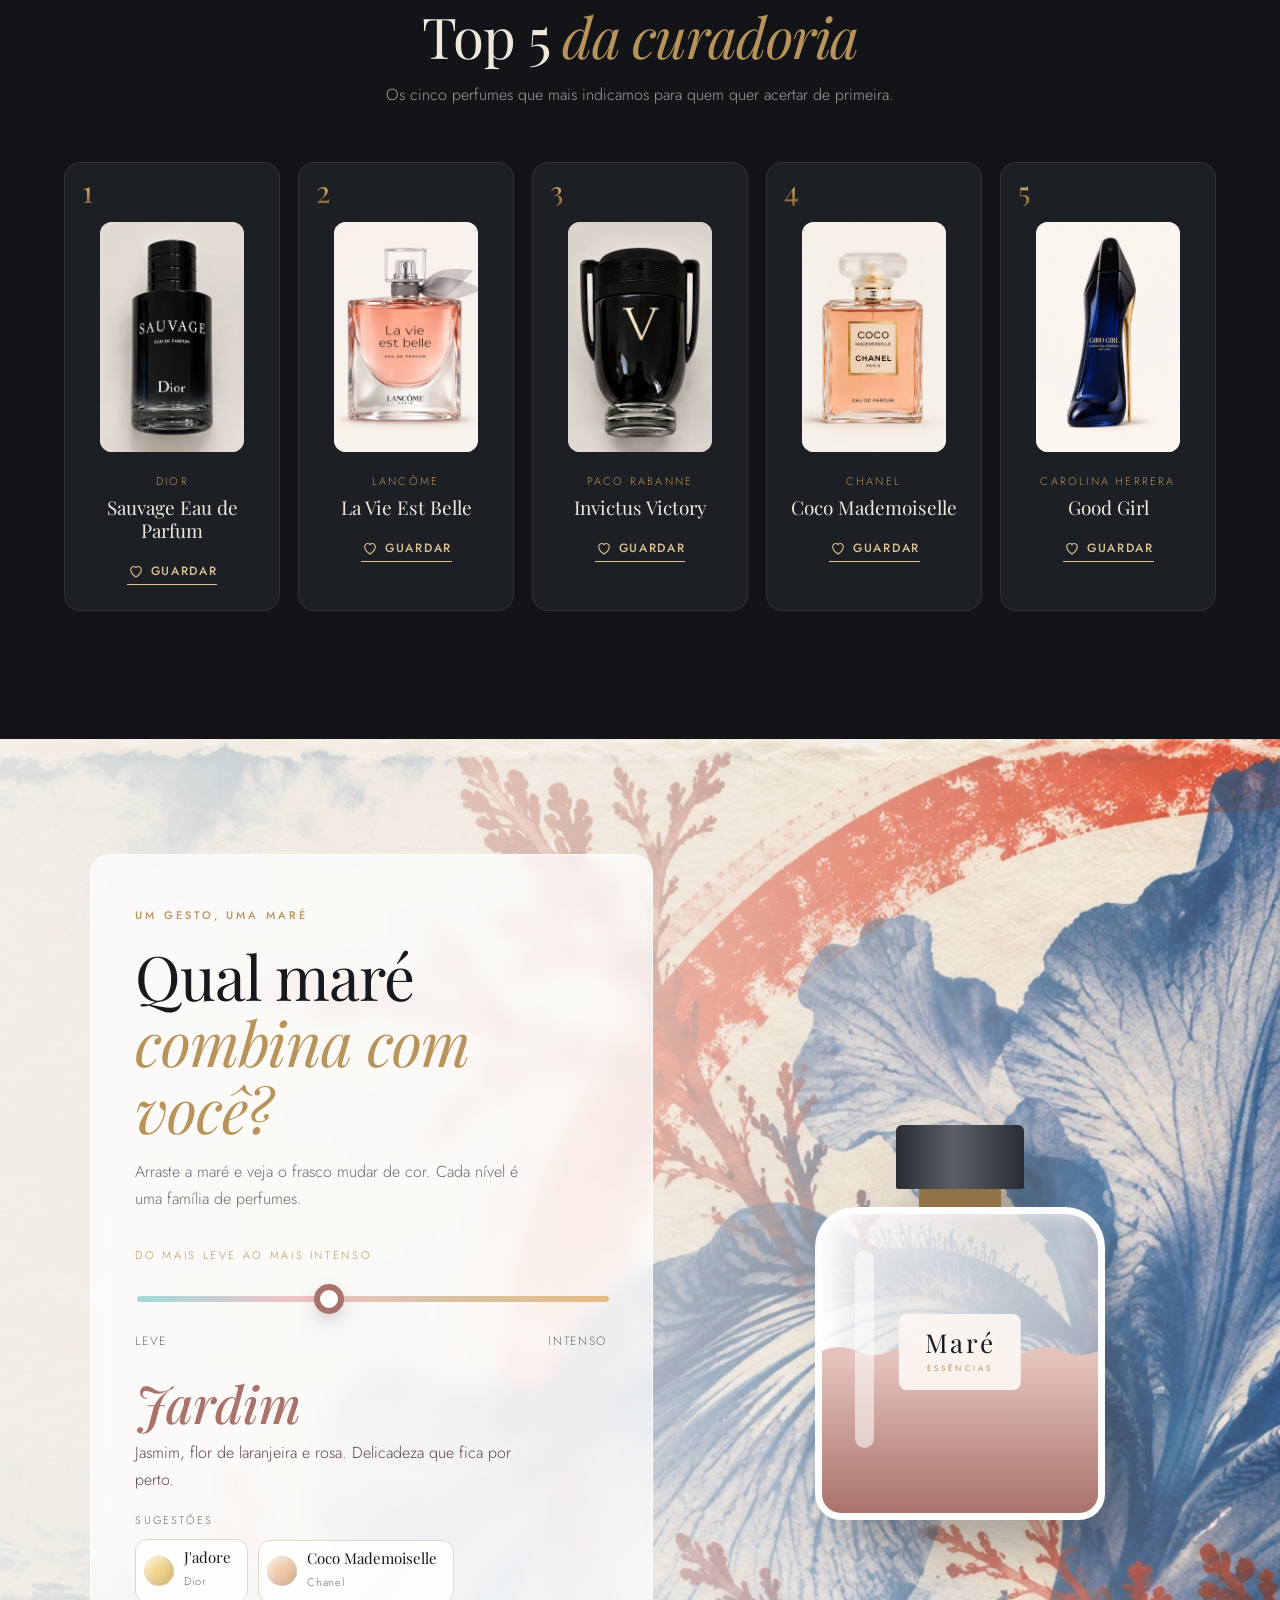
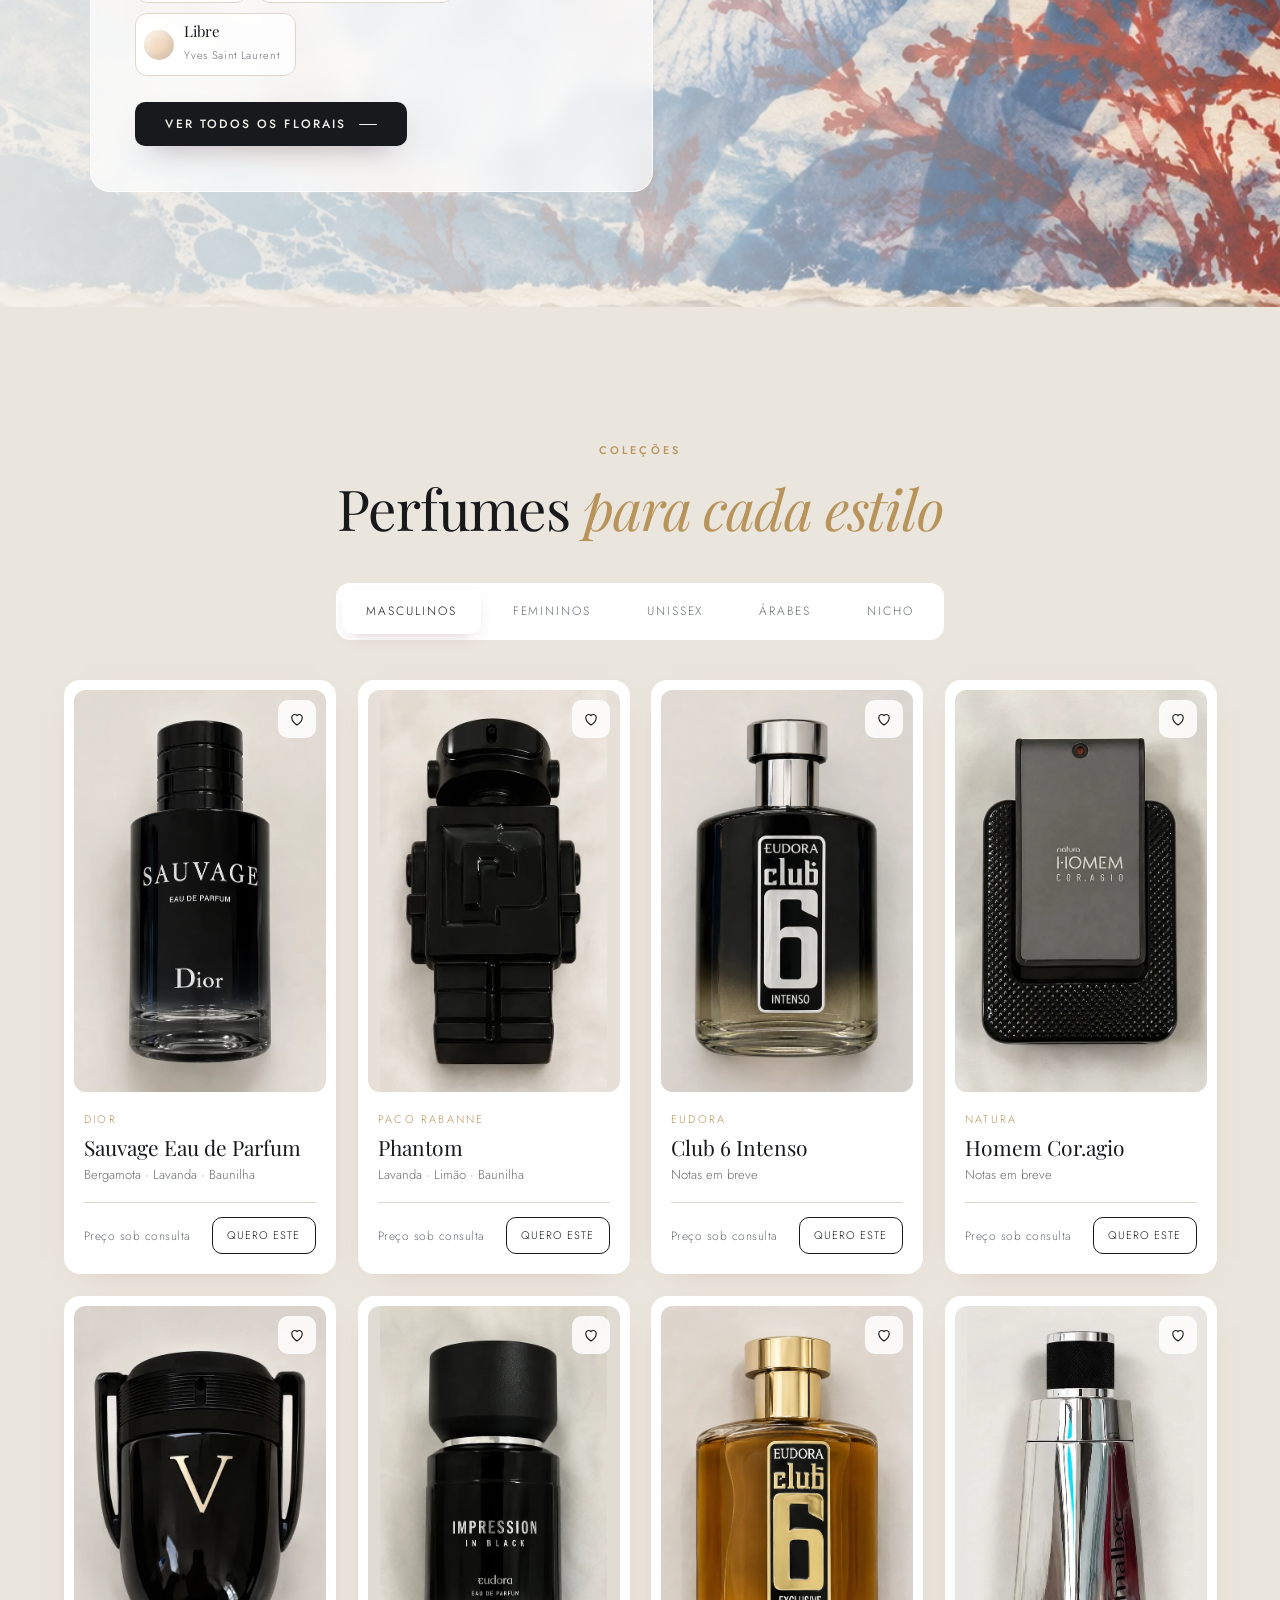
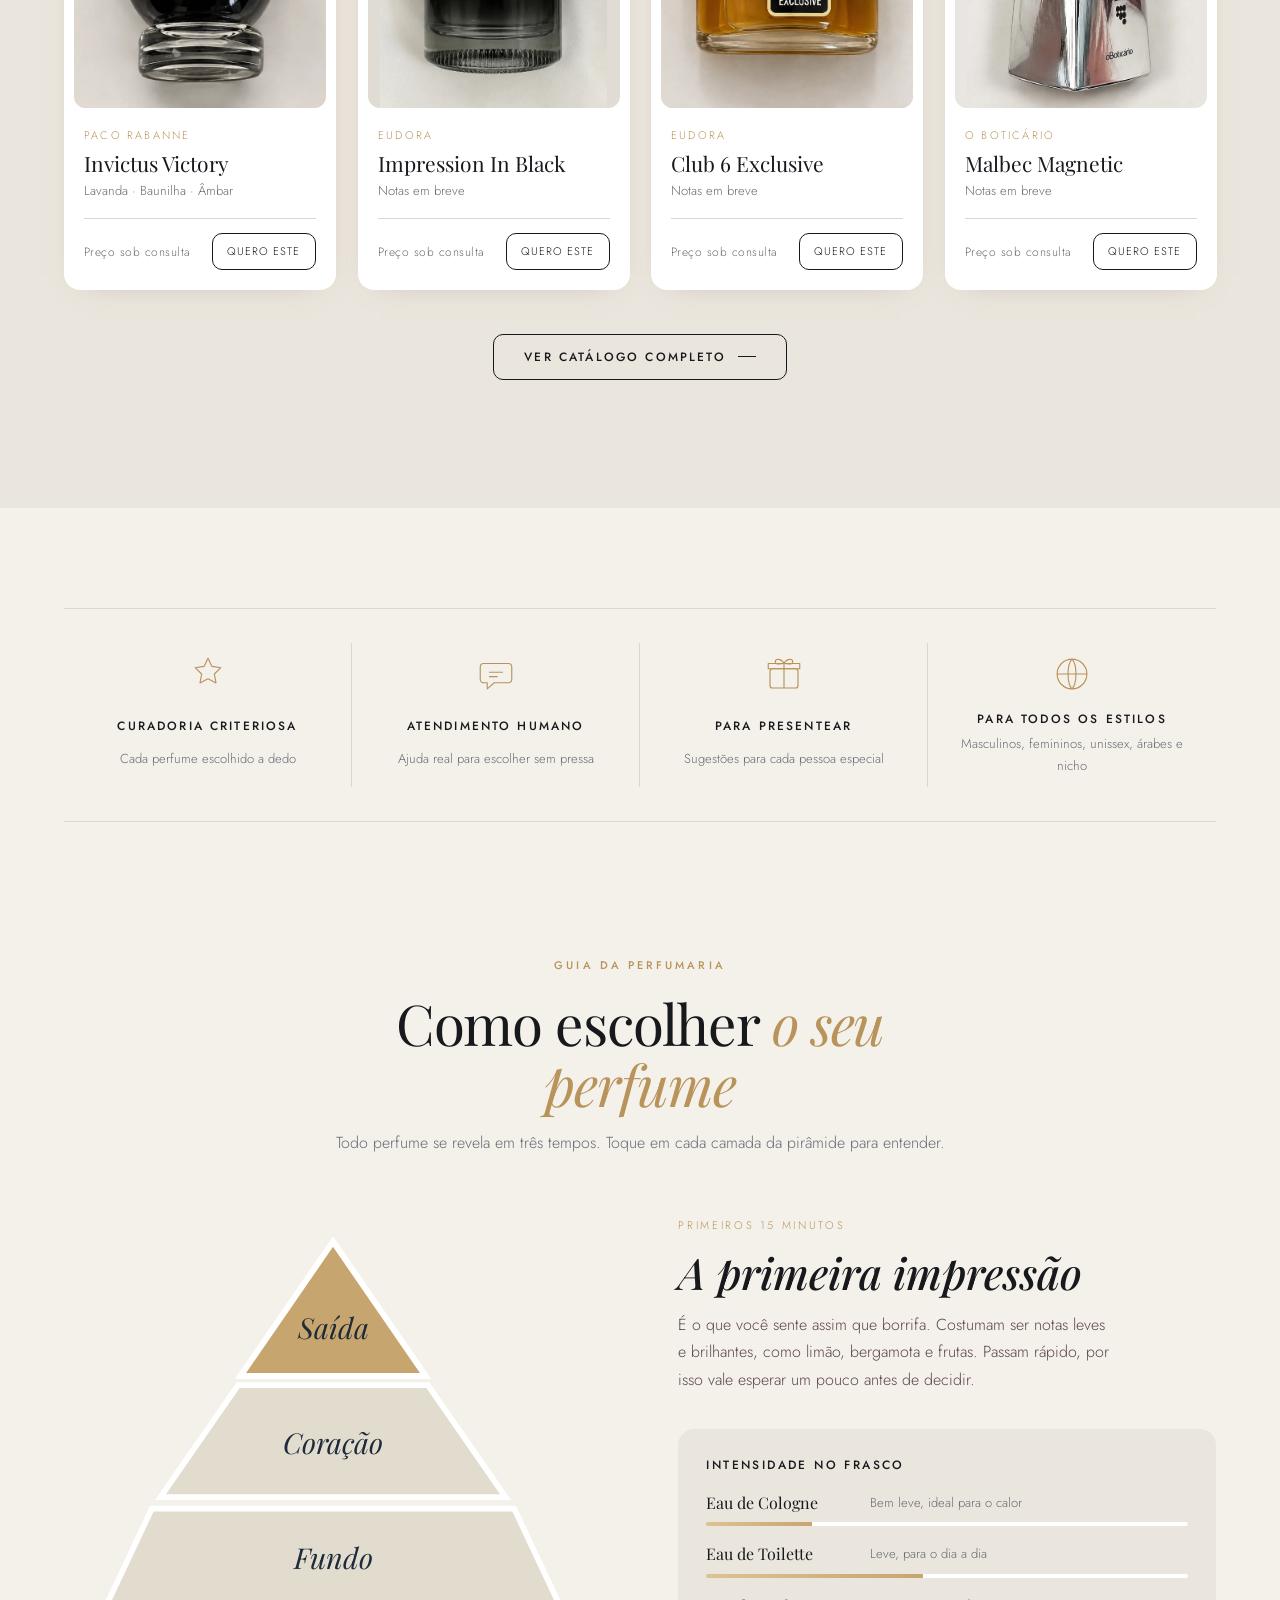
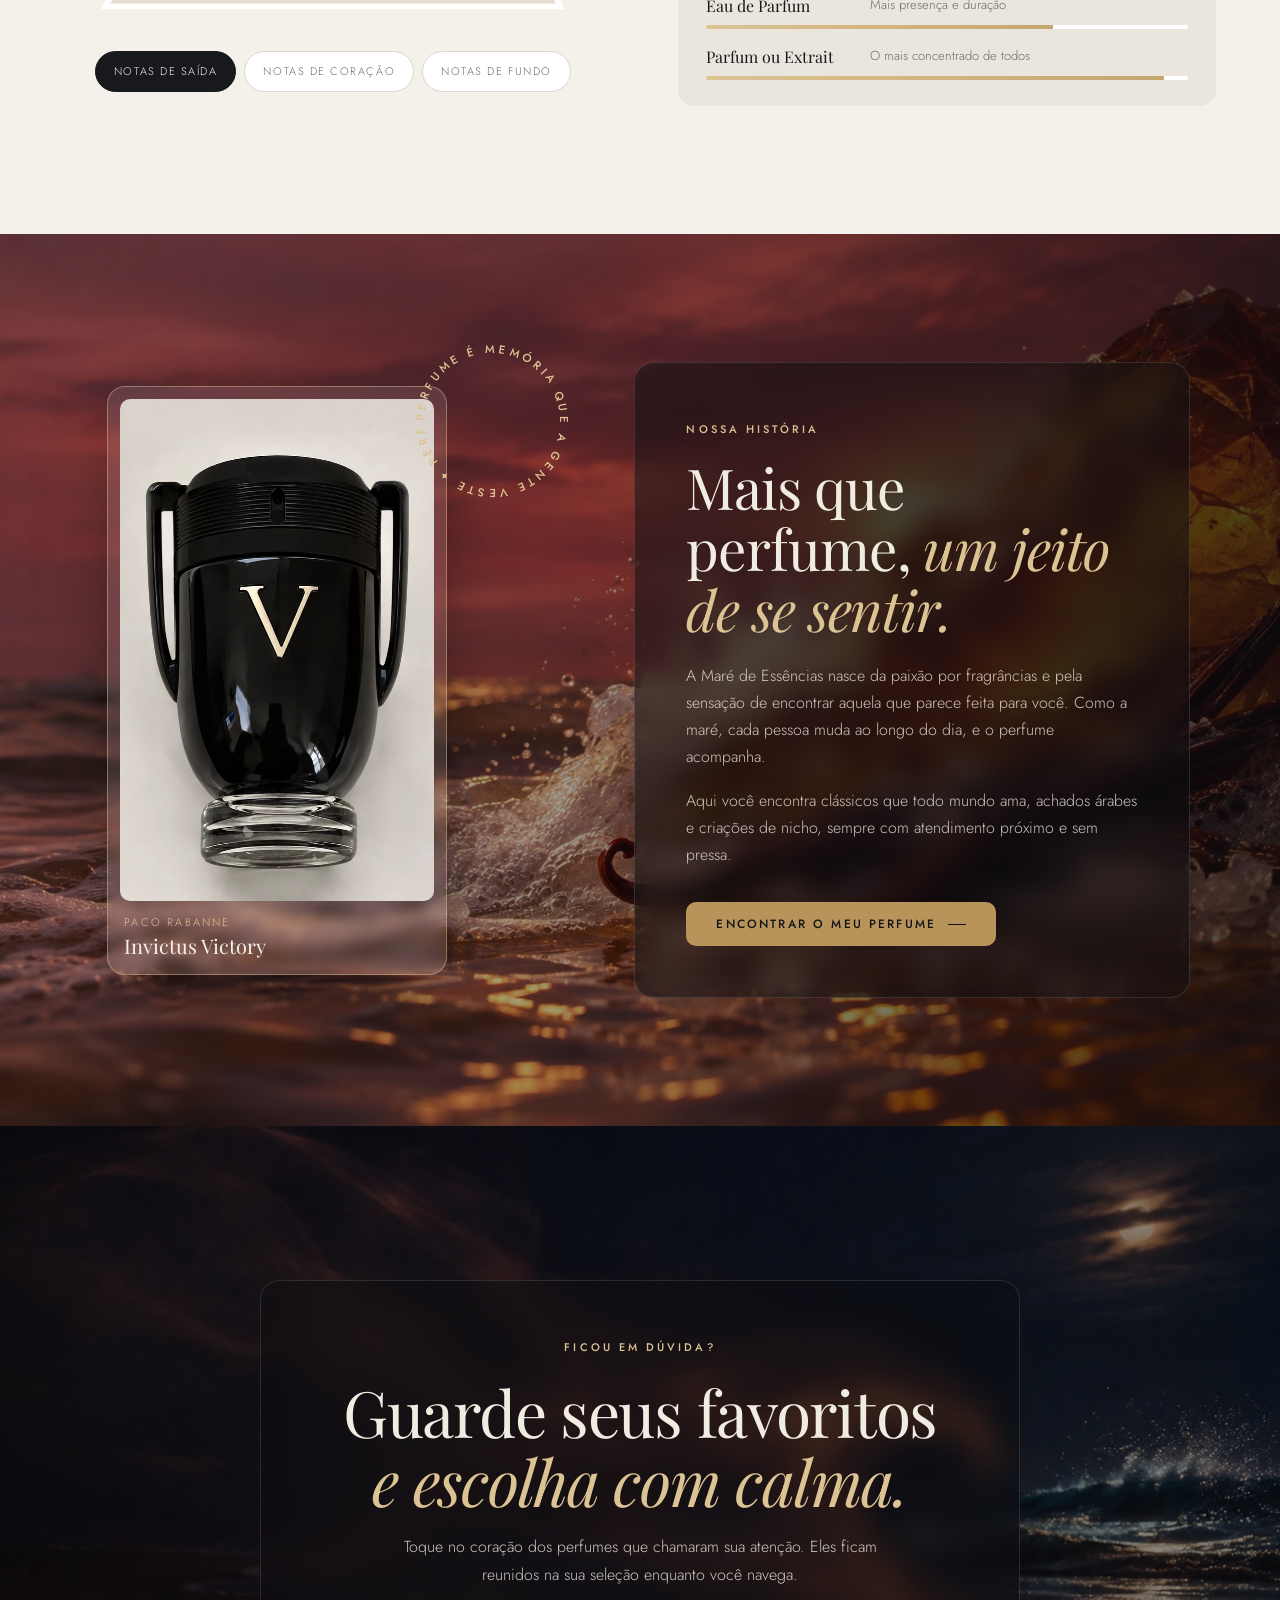
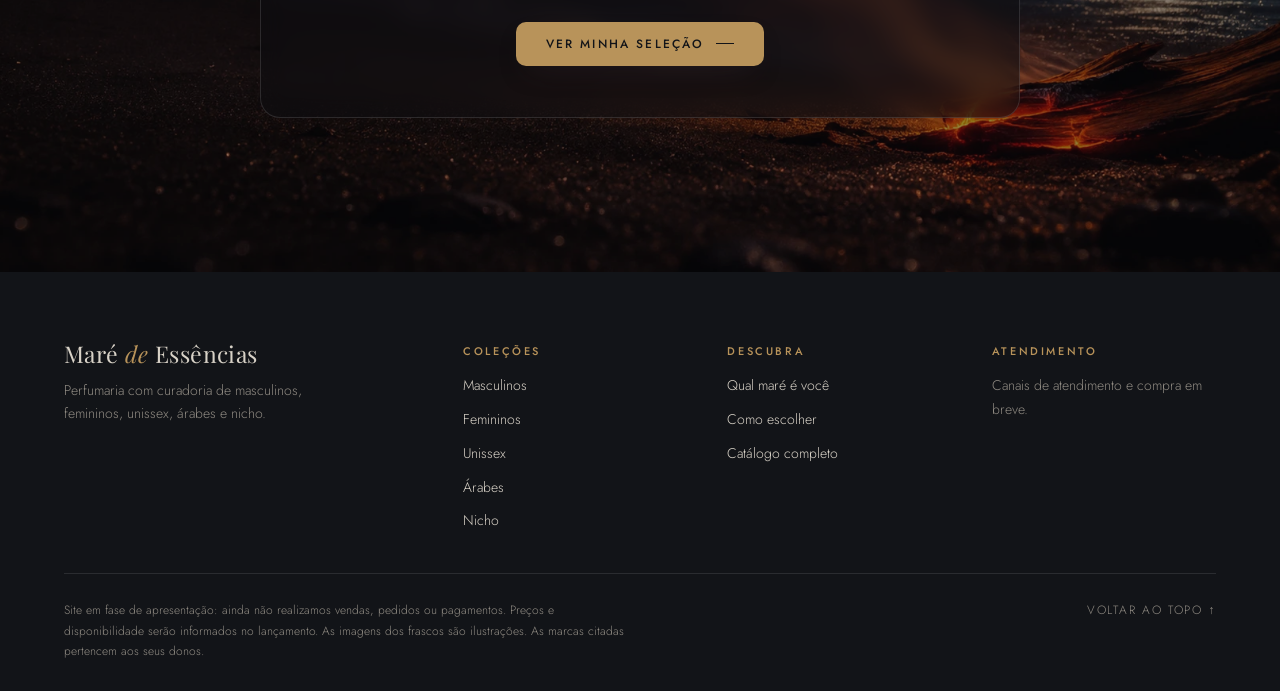
==== commit 97d96569: "Adota o modelo editorial de Nossa história em todo o site Banner fixo com painel e foto em moldura, " ====
--- a/index.html
+++ b/index.html
@@ -12,24 +12,13 @@
 <link rel="stylesheet" href="https://fonts.googleapis.com/css2?family=Playfair+Display:ital,wght@0,400;0,500;0,600;1,400;1,500&family=Jost:wght@300;400;500;600&display=swap">
 <link rel="stylesheet" href="css/loja.css">
 <script src="js/loja.js" defer></script>
-<script src="js/vida.js" defer></script>
 </head>
 <body>
 <a class="skip" href="#principal">Ir ao conteúdo</a>
 
-<div class="announce" aria-label="Avisos">
-  <div class="announce-track">
-    <span>Curadoria de masculinos, femininos, unissex, árabes e nicho</span>
-    <span aria-hidden="true">✦</span>
-    <span>Atendimento direto para encontrar o seu perfume</span>
-    <span aria-hidden="true">✦</span>
-    <span>Ideias de presente para cada estilo</span>
-    <span aria-hidden="true">✦</span>
-  </div>
-</div>
+<div class="announce"><p>Masculinos, femininos e unissex · Importados e nacionais · Atendimento personalizado</p></div>
 
 <header class="header" id="topo">
-  <span class="progress" aria-hidden="true"></span>
   <button class="icon-btn menu-btn" aria-label="Abrir menu" aria-expanded="false" aria-controls="nav">
     <svg viewBox="0 0 24 24" aria-hidden="true"><path d="M4 7h16M4 12h16M4 17h10"/></svg>
   </button>
@@ -59,96 +48,84 @@
 
 <main id="principal">
 
-  <!-- Banner principal em carrossel -->
-  <section class="hero" aria-roledescription="carrossel" aria-label="Destaques">
-    <div class="hero-slides">
-      <article class="slide is-current has-bg" data-theme="rose" style="--bg:url(../assets/fundos/marmore-arco.webp);--bg-p:url(../assets/fundos/marmore-arco-p.webp)" aria-roledescription="slide" aria-label="1 de 3">
-        <div class="slide-copy">
-          <span class="eyebrow">Perfumaria para todos os estilos</span>
-          <h1>Presença<br><em>que fica.</em></h1>
-          <p>Masculinos, femininos e unissex escolhidos para marcar o seu dia e a sua noite.</p>
-          <a class="btn" href="#colecoes" data-tab-link="Masculino">Ver coleções</a>
+  <!-- Banner principal -->
+  <section class="editorial hero-ed" aria-labelledby="hero-title">
+    <div class="ed-bg" aria-hidden="true" style="--bg:url(../assets/fundos/marmore-arco.webp)"></div>
+    <div class="ed-shade shade-hero" aria-hidden="true"></div>
+    <div class="ed-inner">
+      <div class="ed-panel">
+        <span class="eyebrow">Perfumaria Maré de Essências</span>
+        <h1 id="hero-title">Fragrâncias que<br><em>marcam presença.</em></h1>
+        <p class="ed-lead">Os perfumes mais desejados do mundo e grandes criações nacionais, escolhidos um a um para você encontrar a sua assinatura.</p>
+        <div class="ed-actions">
+          <a class="btn btn-gold" href="#colecoes" data-tab-link="Masculino">Ver perfumes</a>
+          <a class="btn btn-ghost" href="#mare">Descobrir minha maré</a>
         </div>
-        <div class="slide-art" data-tile="13"></div>
-      </article>
-      <article class="slide has-bg" data-theme="amber" style="--bg:url(../assets/fundos/banho-ambar.webp);--bg-p:url(../assets/fundos/banho-ambar-p.webp)" aria-roledescription="slide" aria-label="2 de 3" aria-hidden="true">
-        <div class="slide-copy">
-          <span class="eyebrow">Orientais e intensos</span>
-          <h2 class="slide-title">Âmbar, baunilha<br><em>e especiarias.</em></h2>
-          <p>Fragrâncias quentes e marcantes, para quem gosta de deixar rastro por onde passa.</p>
-          <a class="btn" href="#catalogo" data-family-link="Oriental">Ver orientais</a>
-        </div>
-        <div class="slide-art" data-tile="20"></div>
-      </article>
-      <article class="slide has-bg" data-theme="pearl" style="--bg:url(../assets/fundos/agua-violeta.webp);--bg-p:url(../assets/fundos/agua-violeta-p.webp)" aria-roledescription="slide" aria-label="3 de 3" aria-hidden="true">
-        <div class="slide-copy">
-          <span class="eyebrow">Um jeito leve de escolher</span>
-          <h2 class="slide-title">Qual maré<br><em>é a sua?</em></h2>
-          <p>Arraste, veja o frasco mudar de cor e descubra a família de perfumes que combina com você.</p>
-          <a class="btn" href="#mare">Descobrir minha maré</a>
-        </div>
-        <div class="slide-art" data-tile="47"></div>
-      </article>
-    </div>
-    <div class="hero-controls">
-      <button class="round-btn" data-hero="prev" aria-label="Destaque anterior"><svg viewBox="0 0 24 24" aria-hidden="true"><path d="m14 6-6 6 6 6"/></svg></button>
-      <div class="hero-dots" role="tablist" aria-label="Escolher destaque">
-        <button role="tab" aria-selected="true" aria-label="Destaque 1"></button>
-        <button role="tab" aria-selected="false" aria-label="Destaque 2"></button>
-        <button role="tab" aria-selected="false" aria-label="Destaque 3"></button>
-      </div>
-      <button class="round-btn" data-hero="next" aria-label="Próximo destaque"><svg viewBox="0 0 24 24" aria-hidden="true"><path d="m10 6 6 6-6 6"/></svg></button>
-    </div>
-  </section>
-
-  <!-- Faixa de marcas -->
+        <ul class="ed-facts">
+          <li><b>Para todos</b><span>Masculinos, femininos e unissex</span></li>
+          <li><b>Curadoria</b><span>Importados, árabes e nacionais</span></li>
+          <li><b>Atendimento</b><span>Ajuda para escolher sem pressa</span></li>
+        </ul>
+      </div>
+      <figure class="ed-frame" data-frame="13" data-eager="1"></figure>
+    </div>
+  </section>
+
+  <!-- Marcas -->
   <div class="brands" role="region" aria-label="Algumas marcas da curadoria">
-    <div class="brands-track"><div class="brands-row"><span>Dior</span><i>✦</i><span>Chanel</span><i>✦</i><span>Lattafa</span><i>✦</i><span>Tom Ford</span><i>✦</i><span>Carolina Herrera</span><i>✦</i><span>Paco Rabanne</span><i>✦</i><span>Creed</span><i>✦</i><span>Maison Francis Kurkdjian</span><i>✦</i><span>Versace</span><i>✦</i><span>Yves Saint Laurent</span><i>✦</i><span>Armaf</span><i>✦</i><span>Jo Malone London</span><i>✦</i><span>Al Haramain</span><i>✦</i><span>Xerjoff</span><i>✦</i><span>Lancôme</span><i>✦</i><span>Giorgio Armani</span><i>✦</i></div><div class="brands-row" aria-hidden="true"><span>Dior</span><i>✦</i><span>Chanel</span><i>✦</i><span>Lattafa</span><i>✦</i><span>Tom Ford</span><i>✦</i><span>Carolina Herrera</span><i>✦</i><span>Paco Rabanne</span><i>✦</i><span>Creed</span><i>✦</i><span>Maison Francis Kurkdjian</span><i>✦</i><span>Versace</span><i>✦</i><span>Yves Saint Laurent</span><i>✦</i><span>Armaf</span><i>✦</i><span>Jo Malone London</span><i>✦</i><span>Al Haramain</span><i>✦</i><span>Xerjoff</span><i>✦</i><span>Lancôme</span><i>✦</i><span>Giorgio Armani</span><i>✦</i></div></div>
+    <span class="brands-label">Marcas da curadoria</span>
+    <ul class="brands-list"><li>Dior</li><li>Chanel</li><li>Lancôme</li><li>Paco Rabanne</li><li>Carolina Herrera</li><li>Givenchy</li><li>Lattafa</li><li>Natura</li><li>O Boticário</li><li>Eudora</li></ul>
   </div>
 
   <!-- Famílias olfativas -->
-  <section class="section families on-image" aria-labelledby="fam-title">
-    <div class="sec-bg fam-bgs" aria-hidden="true"><div class="fam-bg on" data-fam-bg="Fresco" style="--bg:url(../assets/fundos/limao-descascado.webp);--bg-p:url(../assets/fundos/limao-descascado-p.webp)"></div><div class="fam-bg" data-fam-bg="Floral" style="--bg:url(../assets/fundos/flor-copo-de-leite.webp);--bg-p:url(../assets/fundos/flor-copo-de-leite-p.webp)"></div><div class="fam-bg" data-fam-bg="Amadeirado" style="--bg:url(../assets/fundos/marmore-arco.webp);--bg-p:url(../assets/fundos/marmore-arco-p.webp)"></div><div class="fam-bg" data-fam-bg="Oriental" style="--bg:url(../assets/fundos/ambar.webp);--bg-p:url(../assets/fundos/ambar-p.webp)"></div></div><div class="sec-shade shade-dark" aria-hidden="true"></div>
-    <header class="section-head reveal">
-      <span class="eyebrow">Explore por família</span>
-      <h2 id="fam-title">Qual cheiro <em>tem a sua cara?</em></h2>
-      <p>Passe o mouse ou toque em uma família para sentir o clima de cada uma.</p>
-    </header>
-    <div class="fam-grid">
-      <a class="fam-tile reveal" href="#catalogo" data-family-link="Fresco" data-fam="Fresco" style="--d:0.0s">
-        <span class="fam-num">01</span>
-        <span class="family-name">Frescos</span>
-        <span class="family-notes">Cítricos, marinhos e verdes</span>
-        <span class="fam-go">Explorar <i aria-hidden="true">→</i></span>
+  <section class="section families" aria-labelledby="fam-title">
+    <header class="section-head reveal">
+      <span class="eyebrow">Famílias olfativas</span>
+      <h2 id="fam-title">Comece pelo que <em>você gosta de sentir.</em></h2>
+      <p>Todo perfume pertence a uma família. Escolha a sua e veja as fragrâncias que combinam com ela.</p>
+    </header>
+    <div class="fam-cards">
+      <a class="fam-card reveal" href="#catalogo" data-family-link="Fresco" style="--d:0.0s">
+        <img src="assets/fundos/limao-descascado.webp" alt="" loading="lazy" decoding="async" style="object-position:60% 50%">
+        <span class="fam-card-body">
+          <span class="family-name">Frescos</span>
+          <span class="family-notes">Cítricos, aquáticos e verdes. Leves, limpos e perfeitos para o dia.</span>
+          <span class="fam-go">Ver frescos →</span>
+        </span>
       </a>
-      <a class="fam-tile reveal" href="#catalogo" data-family-link="Floral" data-fam="Floral" style="--d:0.08s">
-        <span class="fam-num">02</span>
-        <span class="family-name">Florais</span>
-        <span class="family-notes">Rosa, jasmim e flor de laranjeira</span>
-        <span class="fam-go">Explorar <i aria-hidden="true">→</i></span>
+      <a class="fam-card reveal" href="#catalogo" data-family-link="Floral" style="--d:0.06s">
+        <img src="assets/fundos/flor-copo-de-leite.webp" alt="" loading="lazy" decoding="async" style="object-position:68% 40%">
+        <span class="fam-card-body">
+          <span class="family-name">Florais</span>
+          <span class="family-notes">Rosa, jasmim e flor de laranjeira. Elegantes e cheios de presença.</span>
+          <span class="fam-go">Ver florais →</span>
+        </span>
       </a>
-      <a class="fam-tile reveal" href="#catalogo" data-family-link="Amadeirado" data-fam="Amadeirado" style="--d:0.16s">
-        <span class="fam-num">03</span>
-        <span class="family-name">Amadeirados</span>
-        <span class="family-notes">Cedro, sândalo e vetiver</span>
-        <span class="fam-go">Explorar <i aria-hidden="true">→</i></span>
+      <a class="fam-card reveal" href="#catalogo" data-family-link="Amadeirado" style="--d:0.12s">
+        <img src="assets/fundos/marmore-arco.webp" alt="" loading="lazy" decoding="async" style="object-position:85% 60%">
+        <span class="fam-card-body">
+          <span class="family-name">Amadeirados</span>
+          <span class="family-notes">Cedro, sândalo e vetiver. Sóbrios, seguros e marcantes.</span>
+          <span class="fam-go">Ver amadeirados →</span>
+        </span>
       </a>
-      <a class="fam-tile reveal" href="#catalogo" data-family-link="Oriental" data-fam="Oriental" style="--d:0.24s">
-        <span class="fam-num">04</span>
-        <span class="family-name">Orientais</span>
-        <span class="family-notes">Âmbar, baunilha e especiarias</span>
-        <span class="fam-go">Explorar <i aria-hidden="true">→</i></span>
+      <a class="fam-card reveal" href="#catalogo" data-family-link="Oriental" style="--d:0.18s">
+        <img src="assets/fundos/ambar.webp" alt="" loading="lazy" decoding="async" style="object-position:78% 50%">
+        <span class="fam-card-body">
+          <span class="family-name">Orientais</span>
+          <span class="family-notes">Âmbar, baunilha e especiarias. Quentes, intensos e envolventes.</span>
+          <span class="fam-go">Ver orientais →</span>
+        </span>
       </a>
     </div>
   </section>
 
   <!-- Os mais amados -->
-  <section class="section loved on-image" aria-labelledby="loved-title">
-    <div class="sec-bg" aria-hidden="true" style="--bg:url(../assets/fundos/praia-quente.webp);--bg-p:url(../assets/fundos/praia-quente-p.webp)"></div><div class="sec-shade shade-dark" aria-hidden="true"></div>
+  <section class="section loved" aria-labelledby="loved-title">
     <header class="section-head reveal">
       <span class="eyebrow">Sucesso em todo lugar</span>
       <h2 id="loved-title">Os mais <em>amados</em></h2>
-      <p>Clássicos que conquistaram o Brasil e o mundo, reunidos em um só lugar.</p>
+      <p>Clássicos que conquistaram o mundo e seguem entre os preferidos de quem ama perfume.</p>
     </header>
     <div class="rail-wrap">
       <button class="round-btn rail-btn prev" data-rail="loved-rail" data-dir="-1" aria-label="Ver anteriores"><svg viewBox="0 0 24 24" aria-hidden="true"><path d="m14 6-6 6 6 6"/></svg></button>
@@ -158,8 +135,7 @@
   </section>
 
   <!-- Top 5 -->
-  <section class="section top5 on-image" aria-labelledby="top-title">
-    <div class="sec-bg" aria-hidden="true" style="--bg:url(../assets/fundos/agua-violeta.webp);--bg-p:url(../assets/fundos/agua-violeta-p.webp)"></div><div class="sec-shade shade-dark" aria-hidden="true"></div>
+  <section class="section top5" aria-labelledby="top-title">
     <header class="section-head reveal">
       <span class="eyebrow">Escolha da casa</span>
       <h2 id="top-title">Top 5 <em>da curadoria</em></h2>
@@ -169,8 +145,8 @@
   </section>
 
   <!-- Momento interativo -->
-  <section class="tide on-light" id="mare" aria-labelledby="tide-title">
-    <div class="sec-bg" aria-hidden="true" style="--bg:url(../assets/fundos/plano-japa.webp);--bg-p:url(../assets/fundos/plano-japa-p.webp)"></div><div class="sec-shade shade-tide" aria-hidden="true"></div>
+  <section class="tide editorial-light" id="mare" aria-labelledby="tide-title">
+    <div class="ed-bg" aria-hidden="true" style="--bg:url(../assets/fundos/plano-japa.webp)"></div><div class="ed-shade shade-tide" aria-hidden="true"></div>
     <div class="tide-bg" aria-hidden="true"><span></span><span></span><span></span></div>
     <div class="tide-copy reveal">
       <span class="eyebrow">Um gesto, uma maré</span>
@@ -200,8 +176,7 @@
   </section>
 
   <!-- Coleções em abas -->
-  <section class="section collections on-light" id="colecoes" aria-labelledby="col-title">
-    <div class="sec-bg" aria-hidden="true" style="--bg:url(../assets/fundos/pano-rosado.webp);--bg-p:url(../assets/fundos/pano-rosado-p.webp)"></div><div class="sec-shade shade-light" aria-hidden="true"></div>
+  <section class="section collections" id="colecoes" aria-labelledby="col-title">
     <header class="section-head reveal">
       <span class="eyebrow">Coleções</span>
       <h2 id="col-title">Perfumes <em>para cada estilo</em></h2>
@@ -298,10 +273,10 @@
   </section>
 
   <!-- Nossa história -->
-  <section class="story on-image" aria-labelledby="story-title">
-    <div class="sec-bg" aria-hidden="true" style="--bg:url(../assets/fundos/banho-ambar.webp);--bg-p:url(../assets/fundos/banho-ambar-p.webp)"></div><div class="sec-shade shade-story" aria-hidden="true"></div>
+  <section class="story editorial" aria-labelledby="story-title">
+    <div class="ed-bg" aria-hidden="true" style="--bg:url(../assets/fundos/banho-ambar.webp)"></div><div class="ed-shade shade-story" aria-hidden="true"></div>
     <div class="story-art reveal" aria-hidden="true">
-      <figure class="story-frame"><img src="assets/produtos/invictus-victory.webp" alt="" loading="lazy" decoding="async"></figure>
+      <figure class="ed-frame" data-frame="45"></figure>
       <svg class="story-ring" viewBox="0 0 200 200"><defs><path id="ring" d="M100 100m-80 0a80 80 0 1 1 160 0a80 80 0 1 1-160 0"/></defs><text><textPath href="#ring">PERFUME É MEMÓRIA QUE A GENTE VESTE ✦ PERFUME É MEMÓRIA QUE A GENTE VESTE ✦</textPath></text></svg>
     </div>
     <div class="story-copy reveal">
@@ -314,12 +289,12 @@
   </section>
 
   <!-- Chamada final -->
-  <section class="final on-image" aria-labelledby="final-title">
-    <div class="sec-bg" aria-hidden="true" style="--bg:url(../assets/fundos/marmore-arco.webp);--bg-p:url(../assets/fundos/marmore-arco-p.webp)"></div><div class="sec-shade shade-final" aria-hidden="true"></div>
-    <div class="final-inner reveal">
+  <section class="final editorial" aria-labelledby="final-title">
+    <div class="ed-bg" aria-hidden="true" style="--bg:url(../assets/fundos/praia-quente.webp)"></div><div class="ed-shade shade-final" aria-hidden="true"></div>
+    <div class="final-inner ed-panel reveal">
       <span class="eyebrow">Ficou em dúvida?</span>
       <h2 id="final-title">Guarde seus favoritos<br><em>e escolha com calma.</em></h2>
-      <p>Toque no coração dos perfumes que chamaram sua atenção. Sua seleção fica guardada aqui enquanto você navega.</p>
+      <p>Toque no coração dos perfumes que chamaram sua atenção. Eles ficam reunidos na sua seleção enquanto você navega.</p>
       <button class="btn btn-light" id="final-bag">Ver minha seleção</button>
     </div>
   </section>
--- a/css/loja.css
+++ b/css/loja.css
@@ -759,3 +759,123 @@
 .product .mini-btn:hover, .product .mini-btn[aria-pressed="true"] { color: var(--cream); }
 .product-media .bottle-svg { width: 52%; }
 .product-media .photo.fit, .top-media .photo.fit { object-fit: contain; }
+
+/* ================================================================
+   Edição 9: modelo editorial (base: "Nossa história").
+   Fundo nítido de ponta a ponta, painel de vidro com o texto e foto em moldura.
+   Sem carrossel, sem trocas automáticas e com poucas animações.
+   ================================================================ */
+.announce { text-align: center; }
+.announce p { margin: 0; padding: 10px 5%; font-size: 12px; letter-spacing: .16em; }
+
+.editorial, .editorial-light { position: relative; isolation: isolate; overflow: hidden; }
+.editorial { color: #f1ece2; }
+.ed-bg { position: absolute; inset: 0; z-index: -2; background: var(--bg) center / cover no-repeat; }
+.ed-shade { position: absolute; inset: 0; z-index: -1; pointer-events: none; }
+.shade-hero { background: linear-gradient(90deg, rgba(10, 11, 14, .7) 0%, rgba(10, 11, 14, .35) 50%, rgba(10, 11, 14, .1) 100%); }
+.shade-story { background: linear-gradient(90deg, rgba(10, 11, 14, .2) 0%, rgba(10, 11, 14, .4) 45%, rgba(10, 11, 14, .75) 100%); }
+.shade-final { background: rgba(10, 11, 14, .45); }
+.shade-tide { background: linear-gradient(90deg, rgba(244, 241, 235, .9) 0%, rgba(244, 241, 235, .7) 50%, rgba(244, 241, 235, .2) 100%); }
+.editorial .eyebrow { color: var(--gold-soft); }
+.editorial h1 em, .editorial h2 em { color: var(--gold-soft); }
+
+.ed-panel {
+  padding: clamp(30px, 4vw, 54px); border-radius: 20px;
+  background: rgba(14, 15, 18, .52); border: 1px solid rgba(255, 255, 255, .12);
+  backdrop-filter: blur(12px); -webkit-backdrop-filter: blur(12px);
+}
+.ed-panel p { color: rgba(241, 236, 226, .84); }
+.ed-frame {
+  margin: 0; width: min(340px, 72vw); padding: 12px 12px 16px; border-radius: 18px;
+  background: rgba(255, 255, 255, .1); border: 1px solid rgba(220, 195, 148, .45);
+  backdrop-filter: blur(6px); -webkit-backdrop-filter: blur(6px);
+  box-shadow: 0 40px 70px -25px rgba(0, 0, 0, .7);
+}
+.ed-frame img { display: block; width: 100%; aspect-ratio: 5 / 8; object-fit: cover; border-radius: 10px; }
+.ed-frame figcaption { display: grid; gap: 2px; padding: 12px 4px 0; }
+.ed-frame figcaption b { font: 400 20px/1.2 var(--display); color: #f6f1e8; }
+.ed-frame .brand { color: var(--gold-soft); }
+
+/* Banner */
+.hero-ed { padding: clamp(70px, 8vw, 120px) 7%; }
+.ed-inner { display: grid; grid-template-columns: minmax(0, 640px) auto; justify-content: space-between; align-items: center; gap: clamp(30px, 6vw, 90px); max-width: 1320px; margin: 0 auto; }
+.hero-ed h1 { font-size: clamp(44px, 5.4vw, 82px); line-height: 1.04; margin: 18px 0 20px; }
+.ed-lead { font-size: 17px; line-height: 1.75; max-width: 46ch; }
+.ed-actions { display: flex; flex-wrap: wrap; gap: 12px; margin: 30px 0 34px; }
+.btn-gold { background: var(--gold); color: var(--night); }
+.btn-gold:hover { background: var(--gold-soft); color: var(--night); }
+.btn-ghost { background: transparent; color: #f1ece2; border: 1px solid rgba(241, 236, 226, .45); box-shadow: none; }
+.btn-ghost:hover { background: rgba(241, 236, 226, .1); color: #fff; }
+.ed-facts { list-style: none; margin: 0; padding: 22px 0 0; display: grid; grid-template-columns: repeat(3, 1fr); gap: 18px; border-top: 1px solid rgba(220, 195, 148, .35); }
+.ed-facts li { display: grid; gap: 4px; }
+.ed-facts b { font-weight: 500; font-size: 11px; letter-spacing: .2em; text-transform: uppercase; color: var(--gold-soft); }
+.ed-facts span { font-size: 13px; color: rgba(241, 236, 226, .75); line-height: 1.5; }
+
+/* Marcas: lista fixa e organizada */
+.brands { margin: 0; padding: 26px 5%; border-block: 1px solid var(--line); mask-image: none; display: flex; align-items: center; justify-content: center; gap: 28px; flex-wrap: wrap; background: var(--cream); }
+.brands-label { font-size: 11px; letter-spacing: .24em; text-transform: uppercase; color: var(--gold); }
+.brands-list { list-style: none; margin: 0; padding: 0; display: flex; flex-wrap: wrap; justify-content: center; gap: 8px 26px; }
+.brands-list li { font: italic 400 19px var(--display); color: var(--ink); opacity: .75; }
+
+/* Famílias: quatro cartões com foto nítida */
+.families { padding-block: clamp(80px, 10vw, 130px); }
+.fam-cards { display: grid; grid-template-columns: repeat(4, 1fr); gap: 18px; max-width: 1320px; margin: 0 auto; }
+.fam-card { position: relative; display: block; aspect-ratio: 3 / 4; border-radius: 18px; overflow: hidden; color: #f6f1e8; box-shadow: var(--shadow); transition: transform .5s var(--ease), box-shadow .5s; }
+.fam-card:hover { transform: translateY(-4px); box-shadow: 0 30px 60px -28px rgba(18, 20, 24, .6); }
+.fam-card img { position: absolute; inset: 0; width: 100%; height: 100%; object-fit: cover; }
+.fam-card-body { position: absolute; left: 12px; right: 12px; bottom: 12px; display: grid; gap: 6px; padding: 18px 18px 16px; border-radius: 14px; background: rgba(14, 15, 18, .55); border: 1px solid rgba(255, 255, 255, .12); backdrop-filter: blur(10px); -webkit-backdrop-filter: blur(10px); }
+.fam-card .family-name { font: 400 26px/1.1 var(--display); }
+.fam-card .family-notes { font-size: 13px; line-height: 1.55; color: rgba(241, 236, 226, .8); }
+.fam-card .fam-go { margin-top: 6px; font-size: 11px; letter-spacing: .2em; text-transform: uppercase; color: var(--gold-soft); }
+
+/* Seções de produto com fundo liso (sem imagem esticada) */
+.loved { background: var(--cream); }
+.top5 { background: var(--night); color: #eee8dd; }
+.top5 .top-card { background: var(--night-2); backdrop-filter: none; box-shadow: inset 0 0 0 1px rgba(255, 255, 255, .08); }
+.collections { background: var(--pearl); }
+.collections .tabs { background: #fff; }
+
+/* Maré no modelo editorial claro */
+.tide.editorial-light { margin: 0; border-radius: 0; background: none; padding: clamp(80px, 9vw, 130px) 7%; }
+.tide.editorial-light .tide-copy { padding: clamp(28px, 3.5vw, 48px); border-radius: 20px; background: rgba(255, 255, 255, .72); border: 1px solid rgba(255, 255, 255, .8); backdrop-filter: blur(10px); -webkit-backdrop-filter: blur(10px); }
+.tide.editorial-light::before { display: none; }
+
+/* Nossa história e chamada final */
+.story.editorial { background: none; padding: clamp(90px, 10vw, 140px) 7%; }
+.story.editorial .story-copy { padding: clamp(30px, 4vw, 54px); }
+.story-ring { animation: none; }
+.final.editorial { padding: clamp(100px, 12vw, 160px) 7%; }
+.final .final-inner { max-width: 760px; margin: 0 auto; text-align: center; color: #f1ece2; }
+
+/* Menos movimento e menos detalhes */
+.mist, .product::before, .product-media::after, .section-head::after { display: none; }
+.product:hover, .top-card:hover { transform: translateY(-4px); transition: transform .4s var(--ease), box-shadow .4s; }
+.product:hover .product-media .photo, .product:hover .product-media .bottle-svg { transform: none; }
+.tg-bubble { display: none; }
+.rail { cursor: auto; }
+
+@media (max-width: 1100px) {
+  .fam-cards { grid-template-columns: repeat(2, 1fr); }
+}
+@media (max-width: 900px) {
+  .ed-inner { grid-template-columns: 1fr; justify-items: center; }
+  .ed-panel { width: 100%; }
+  .ed-frame { width: min(260px, 64vw); }
+  .shade-hero, .shade-story { background: rgba(10, 11, 14, .5); }
+  .shade-tide { background: rgba(244, 241, 235, .78); }
+}
+@media (max-width: 640px) {
+  .hero-ed { padding: 40px 5% 60px; }
+  .ed-facts { grid-template-columns: 1fr; gap: 12px; }
+  .ed-actions .btn { flex: 1 1 100%; justify-content: center; }
+  .fam-cards { grid-template-columns: 1fr; }
+  .fam-card { aspect-ratio: 4 / 3; }
+  .brands-list li { font-size: 16px; }
+  .tide.editorial-light, .story.editorial { padding: 60px 5%; }
+}
+.btn.btn-outline { background: transparent; color: var(--ink); border: 1px solid var(--ink); }
+.btn.btn-outline:hover { background: var(--ink); color: var(--cream); }
+.hero-ed h1 { font-size: clamp(40px, 4.6vw, 68px); }
+.rail-btn { background: #fff; color: var(--ink); border-color: var(--line); }
+.top-num { top: 14px; left: 18px; font-size: 30px; opacity: 1; }
+.top-media { margin-top: 34px; }
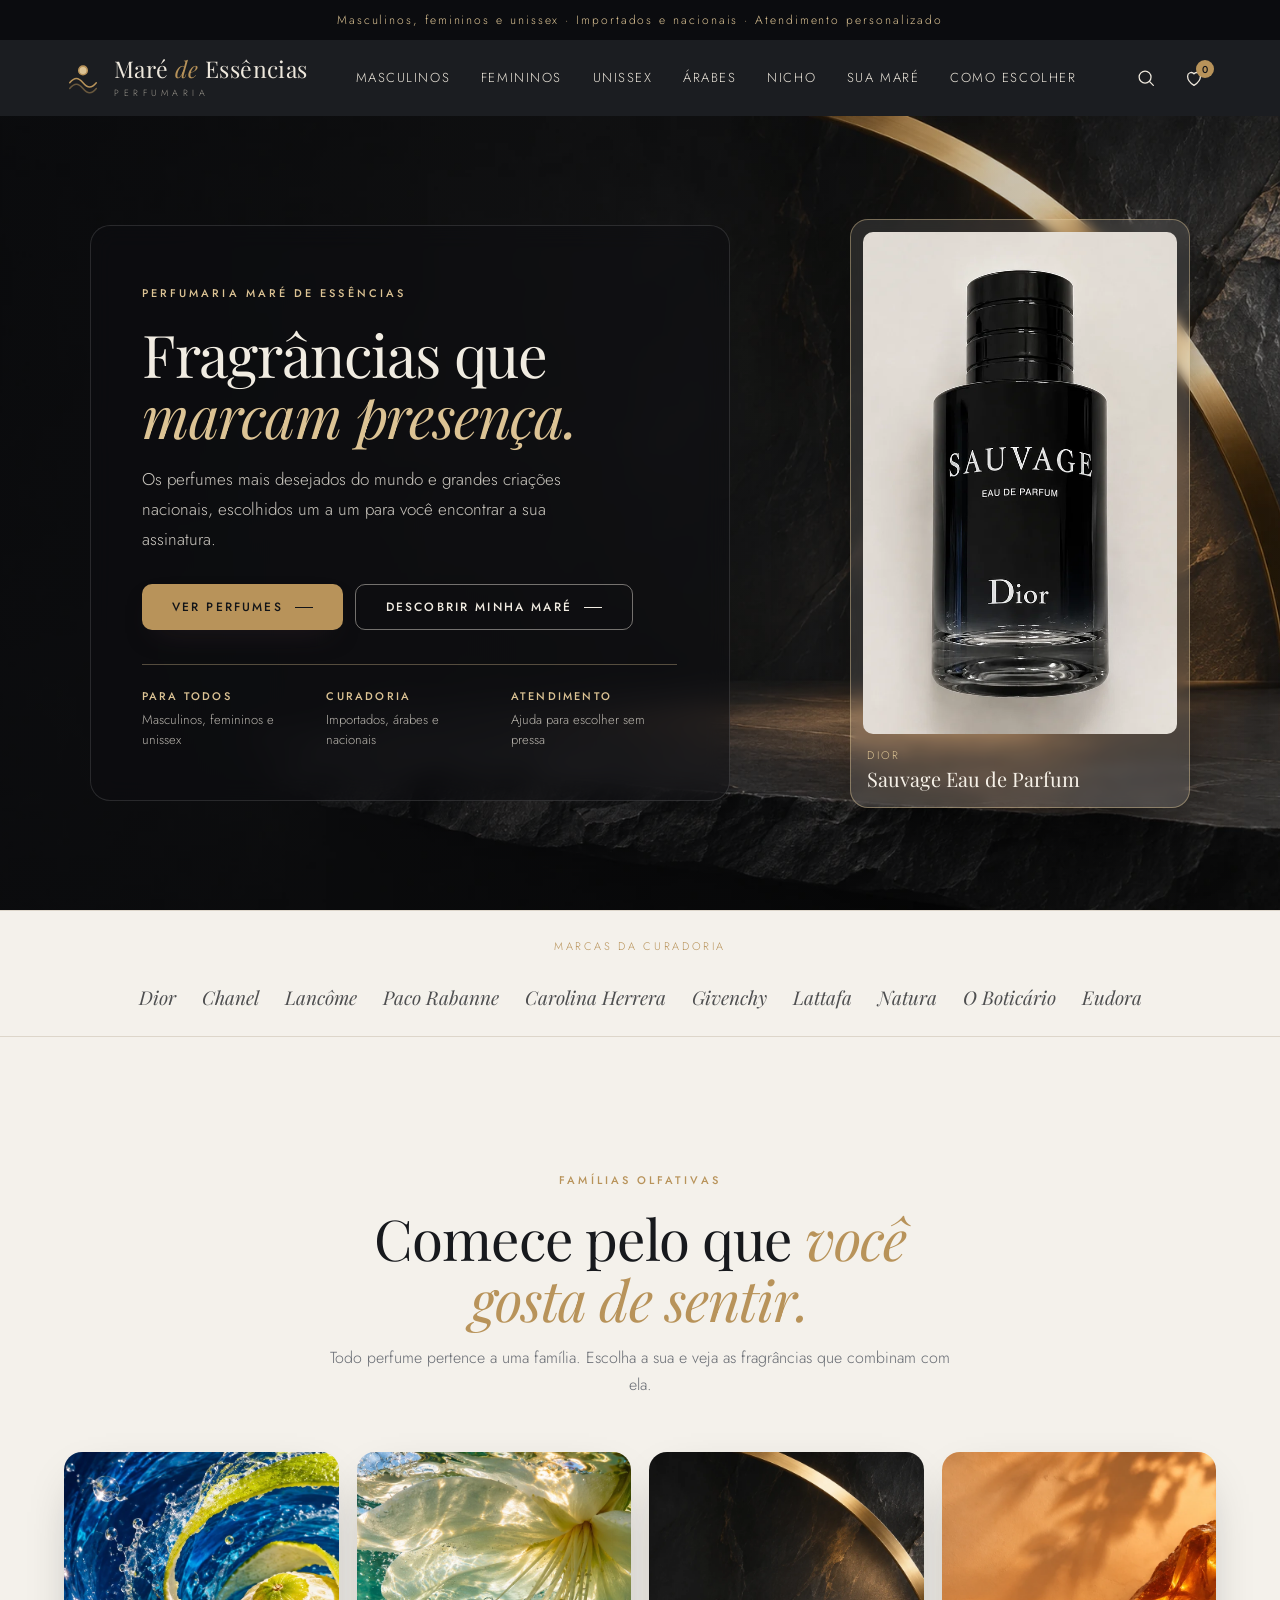
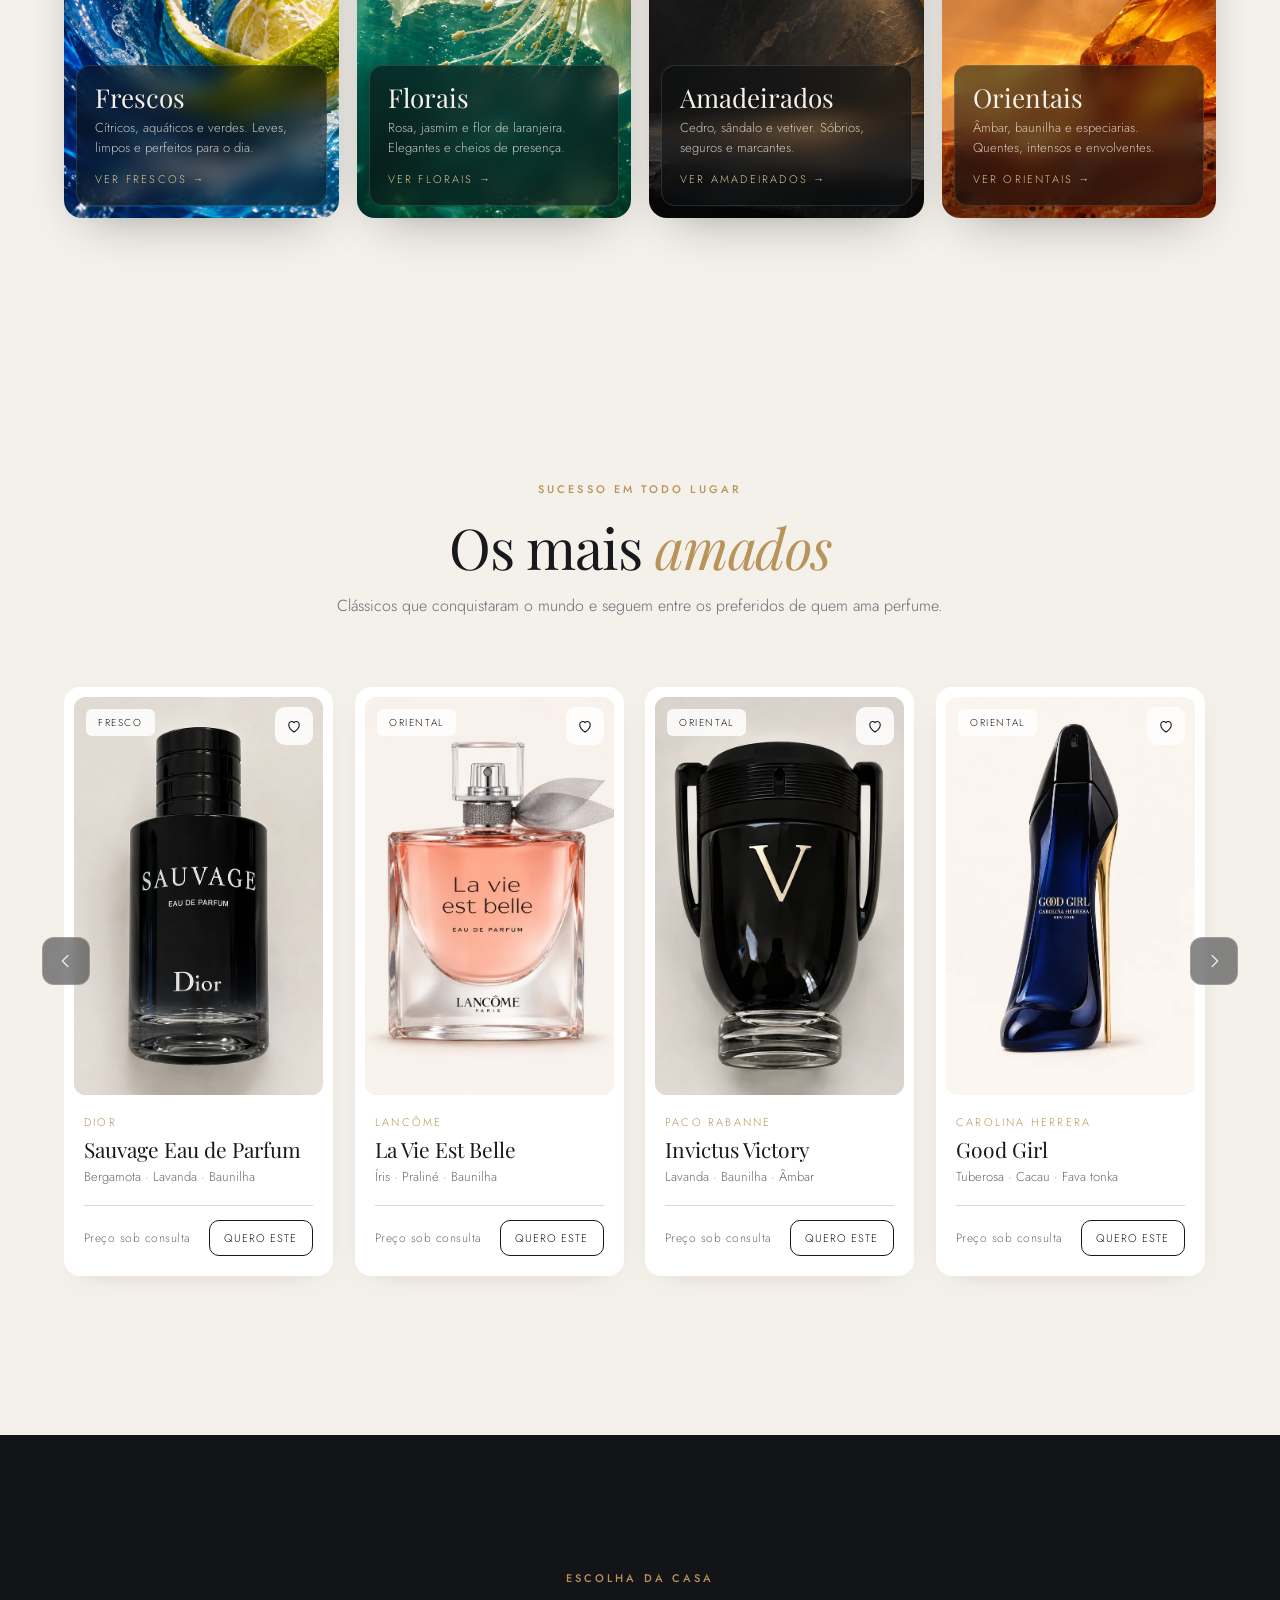
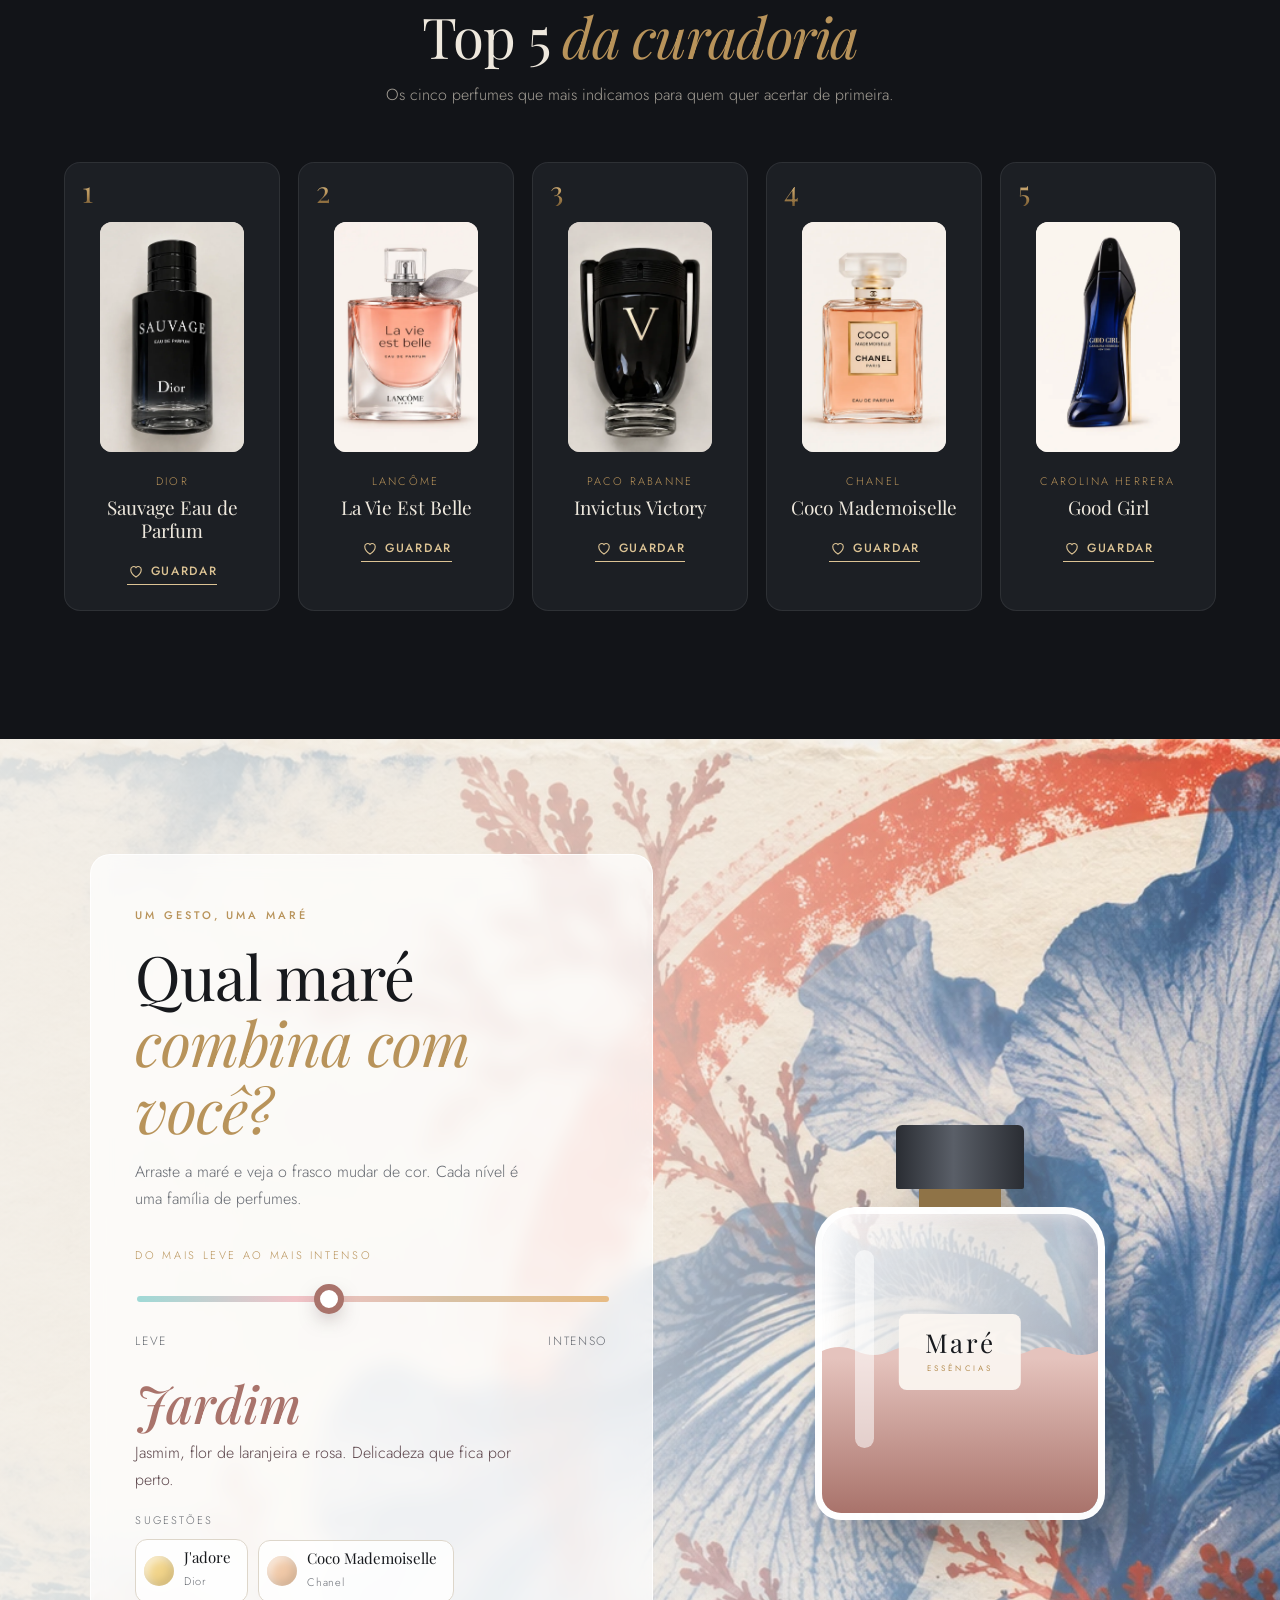
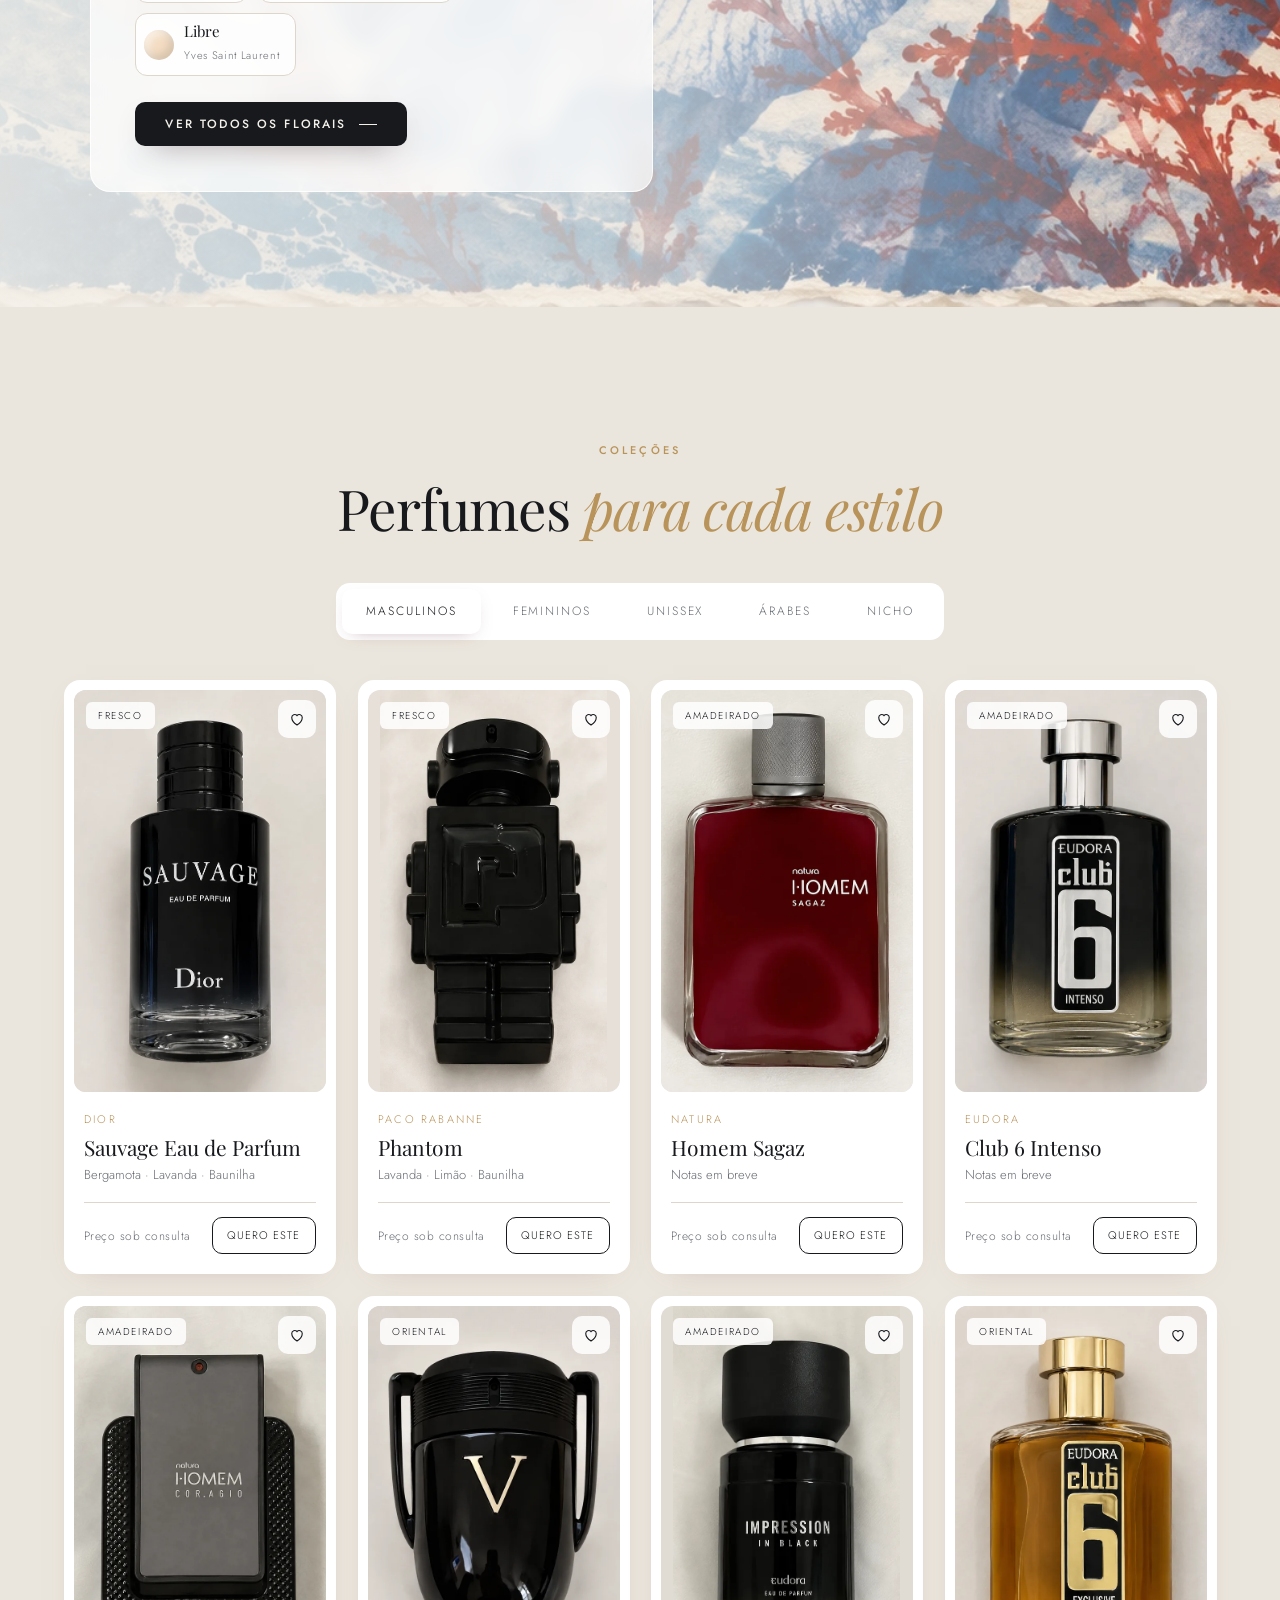
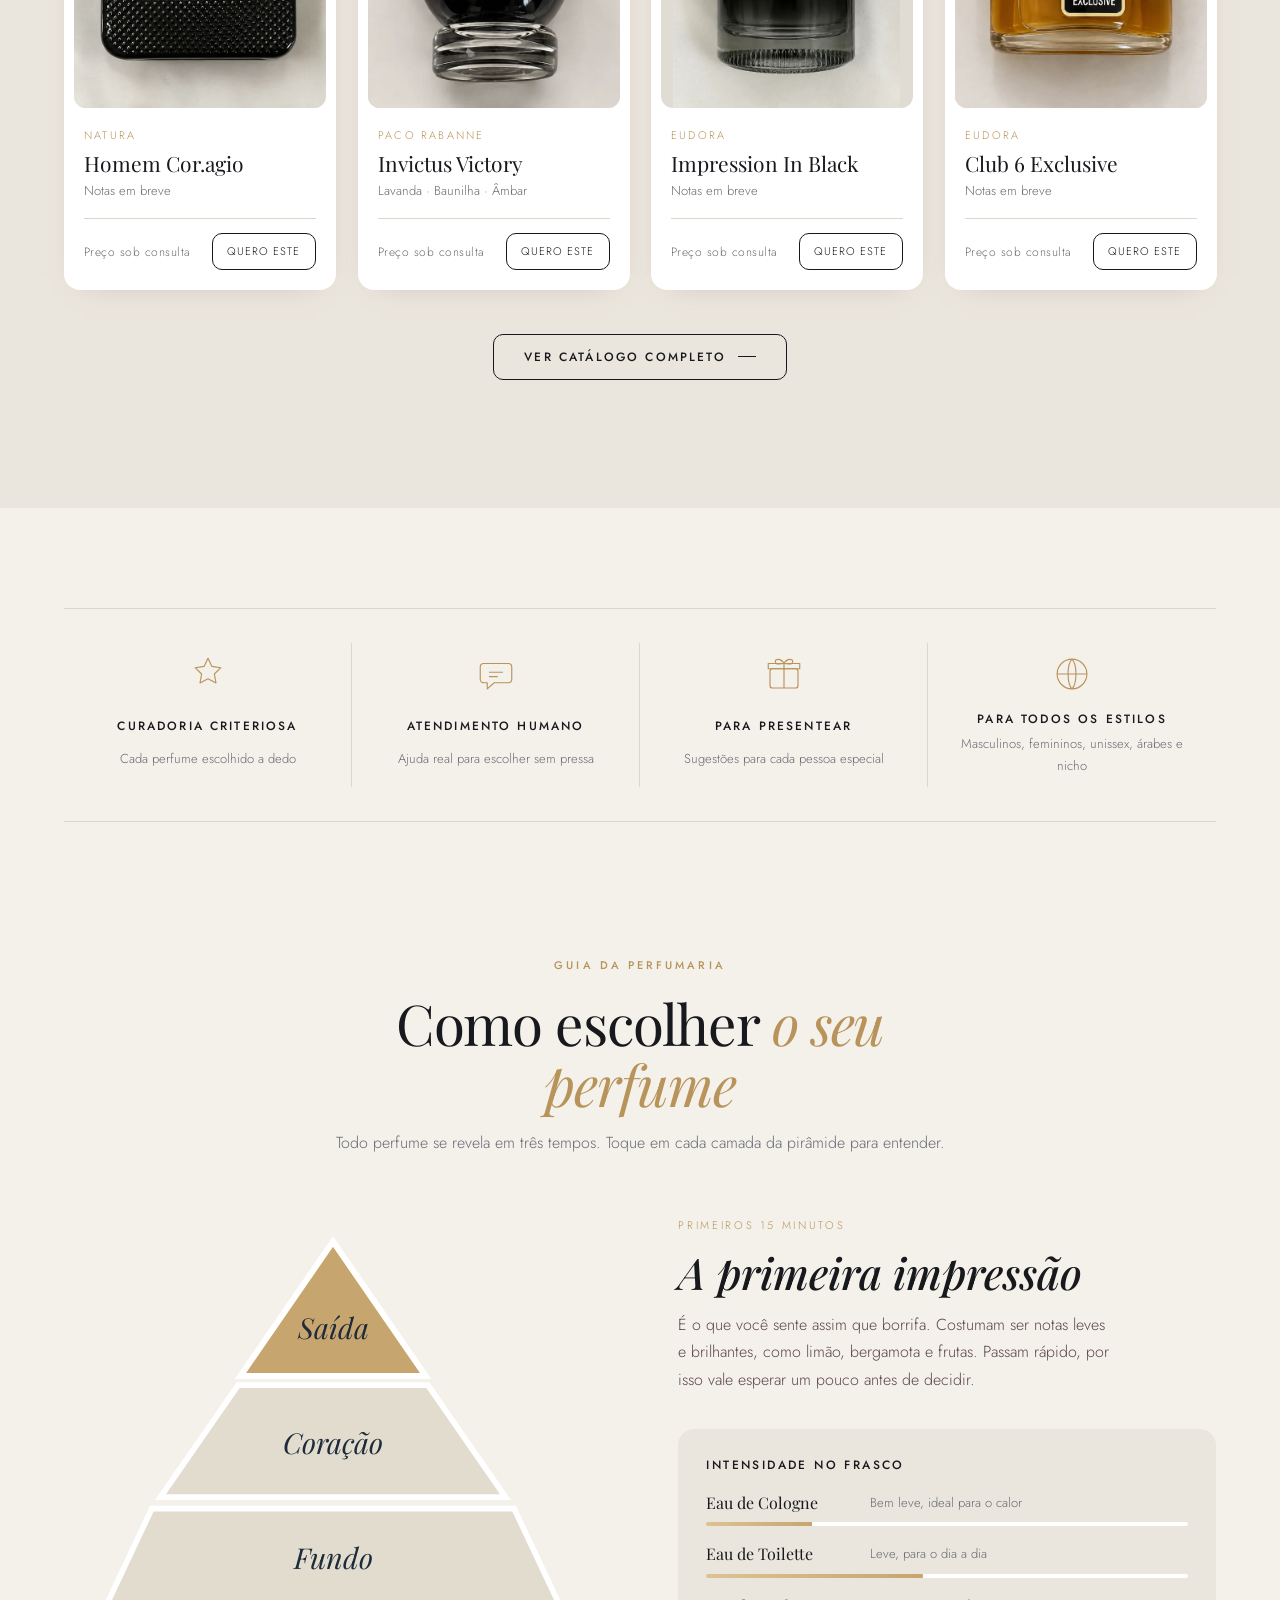
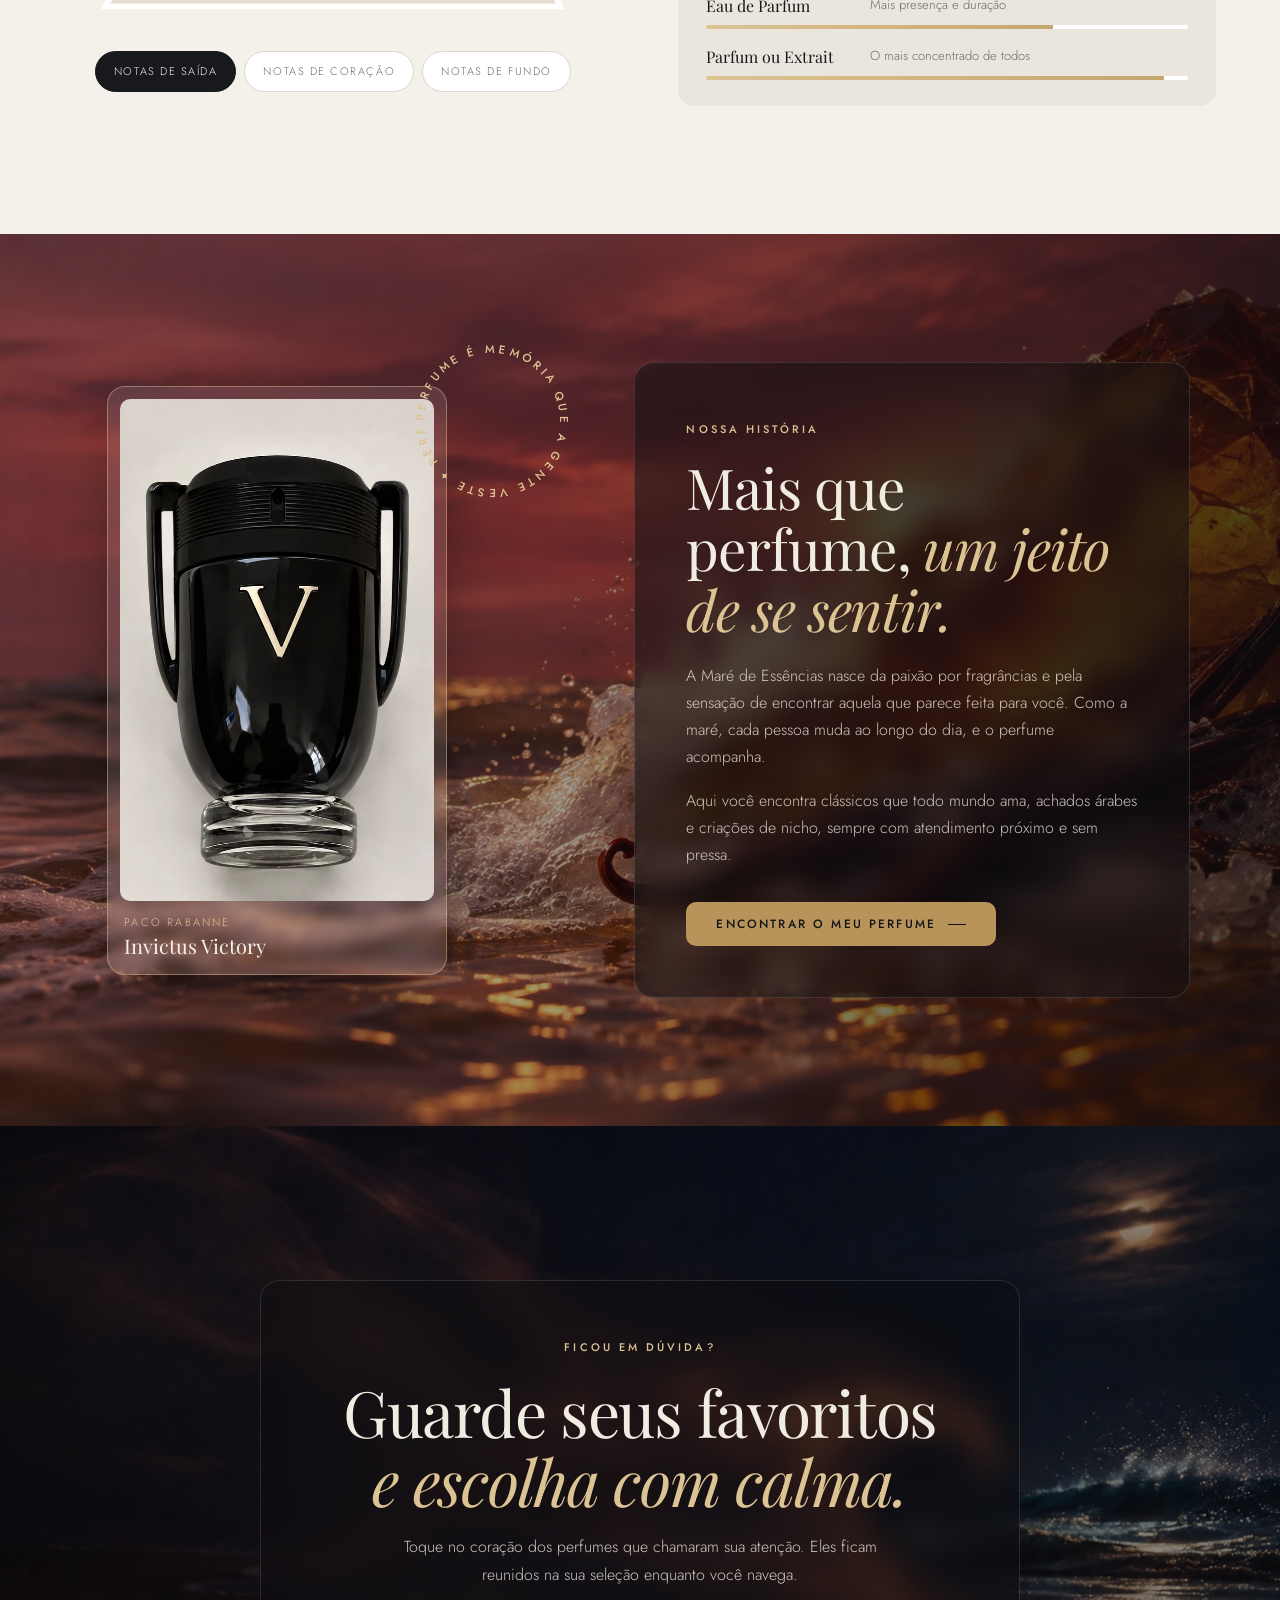
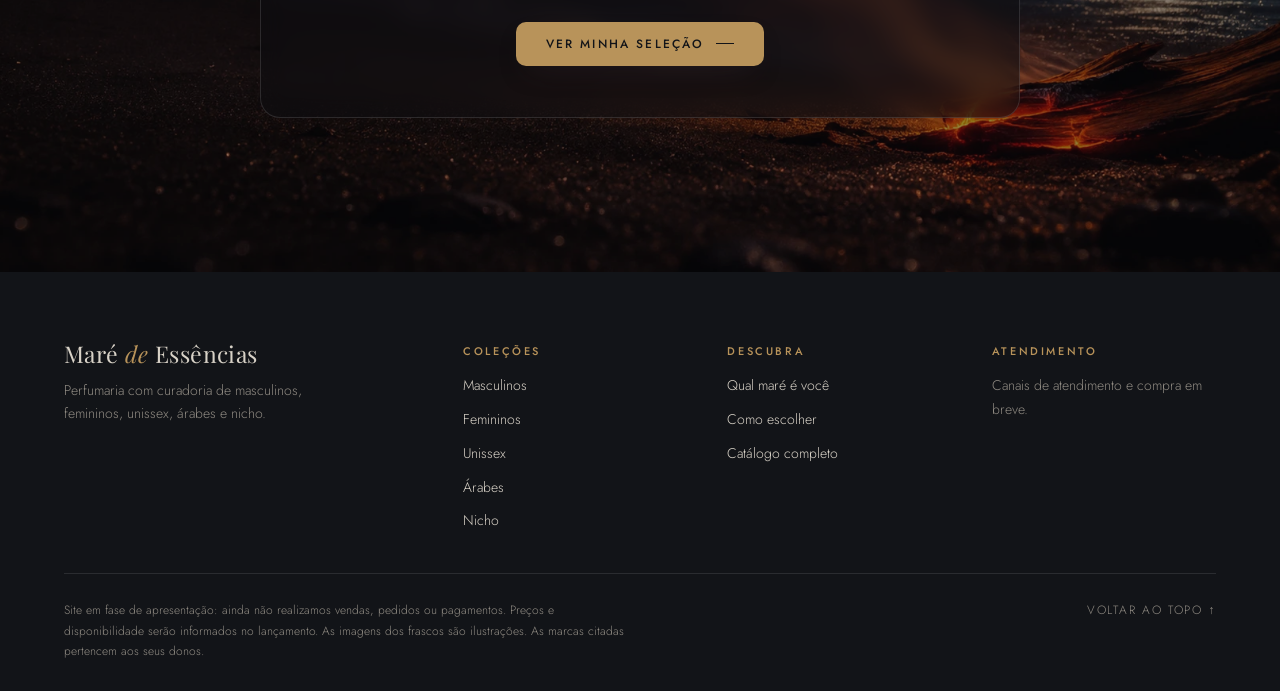
==== commit c9983f3e: "Força o navegador a baixar o CSS e o JS atualizados Adiciona versão (?v=11) aos links de css/loja.cs" ====
--- a/index.html
+++ b/index.html
@@ -10,8 +10,8 @@
 <link rel="preconnect" href="https://fonts.googleapis.com">
 <link rel="preconnect" href="https://fonts.gstatic.com" crossorigin>
 <link rel="stylesheet" href="https://fonts.googleapis.com/css2?family=Playfair+Display:ital,wght@0,400;0,500;0,600;1,400;1,500&family=Jost:wght@300;400;500;600&display=swap">
-<link rel="stylesheet" href="css/loja.css">
-<script src="js/loja.js" defer></script>
+<link rel="stylesheet" href="css/loja.css?v=11">
+<script src="js/loja.js?v=11" defer></script>
 </head>
 <body>
 <a class="skip" href="#principal">Ir ao conteúdo</a>
--- a/css/loja.css
+++ b/css/loja.css
@@ -879,3 +879,6 @@
 .rail-btn { background: #fff; color: var(--ink); border-color: var(--line); }
 .top-num { top: 14px; left: 18px; font-size: 30px; opacity: 1; }
 .top-media { margin-top: 34px; }
+.product-media .photo.zoom, .top-media .photo.zoom { transform: scale(1.45); }
+.product:hover .product-media .photo.zoom { transform: scale(1.45); }
+.chip, .fav { z-index: 2; }
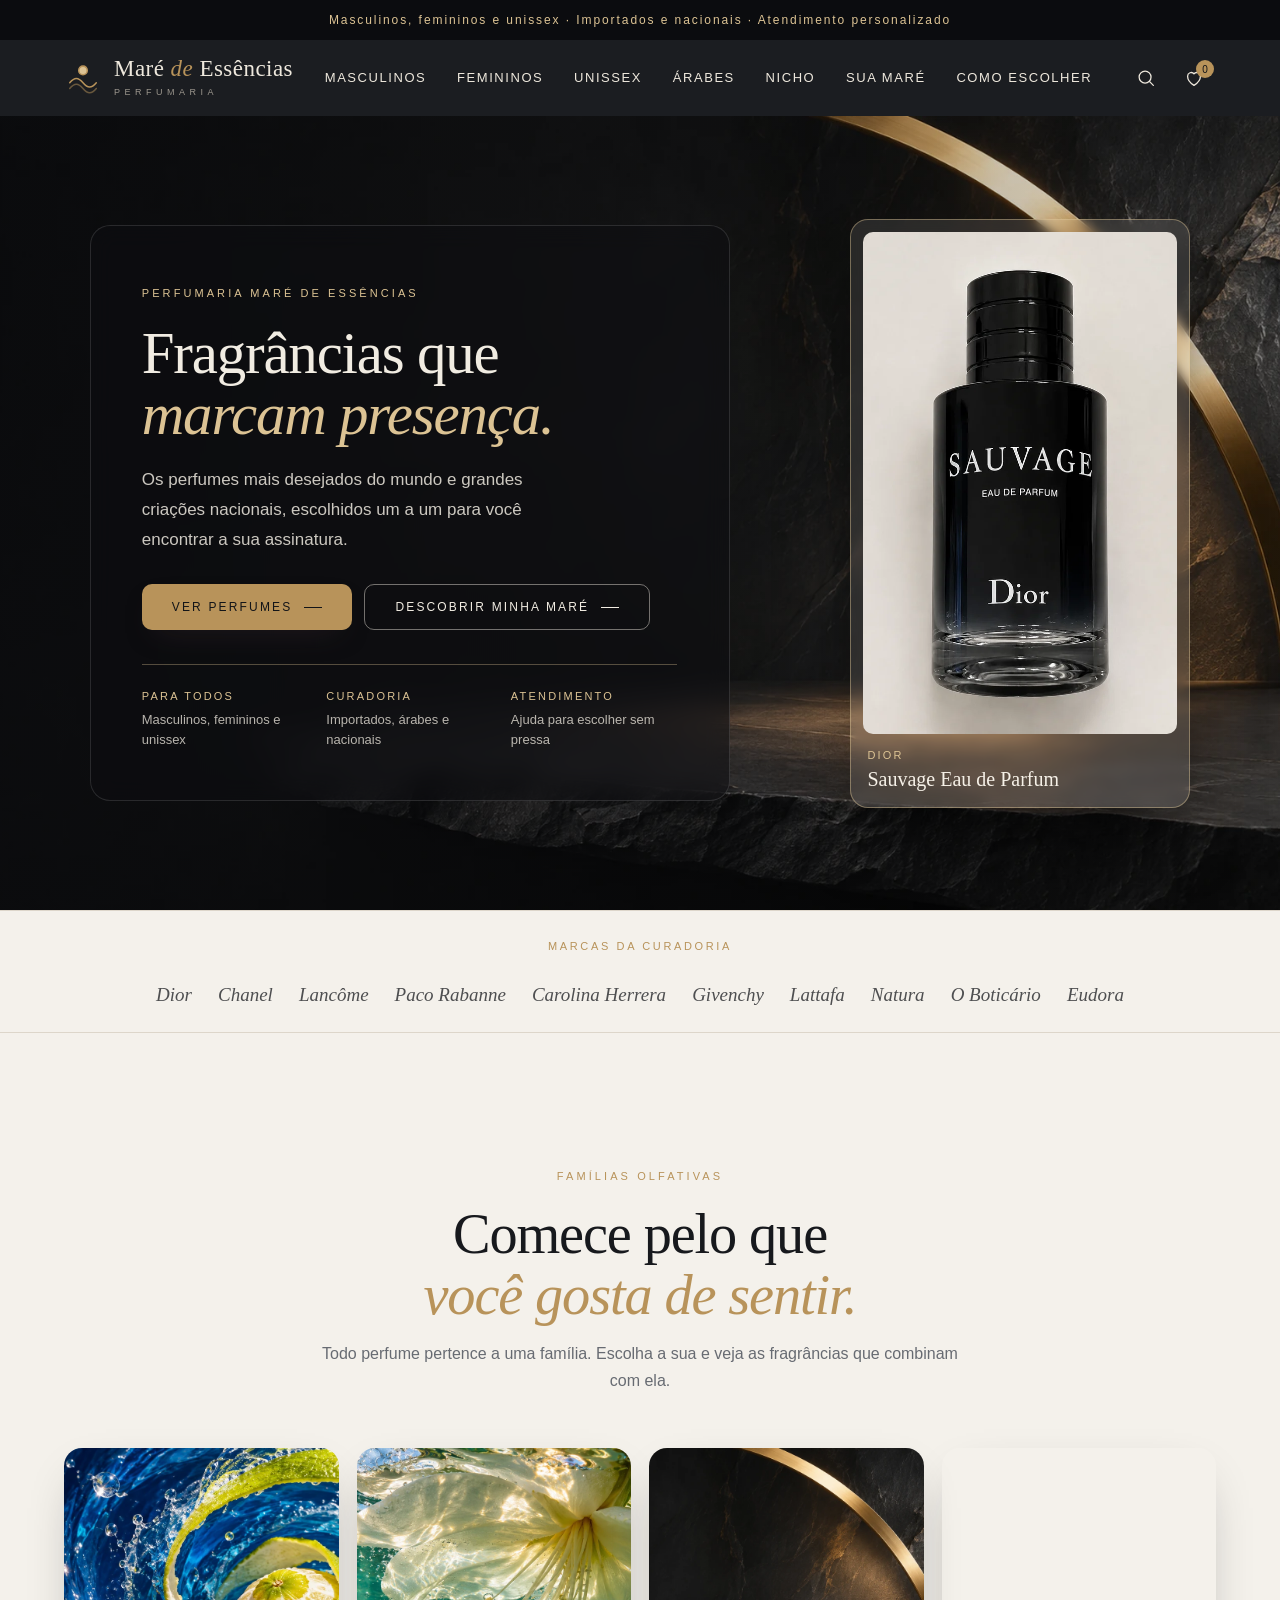
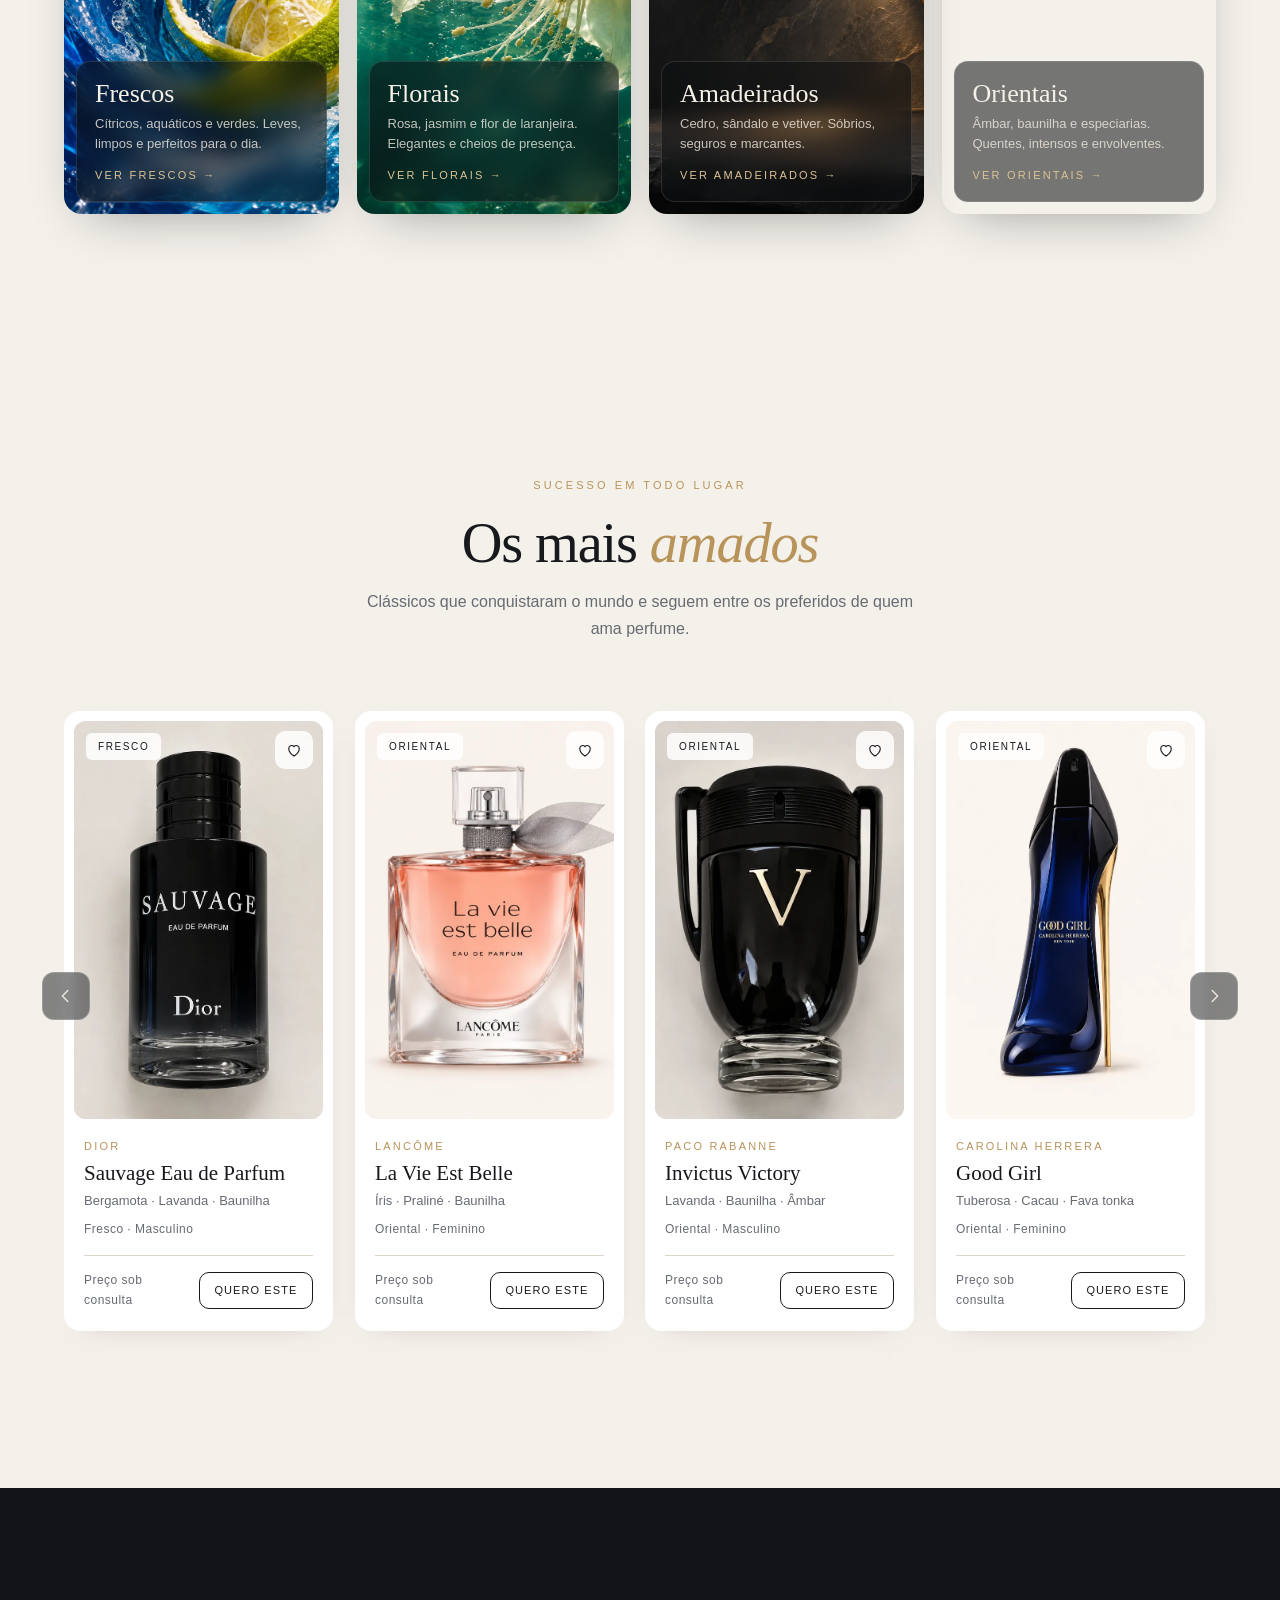
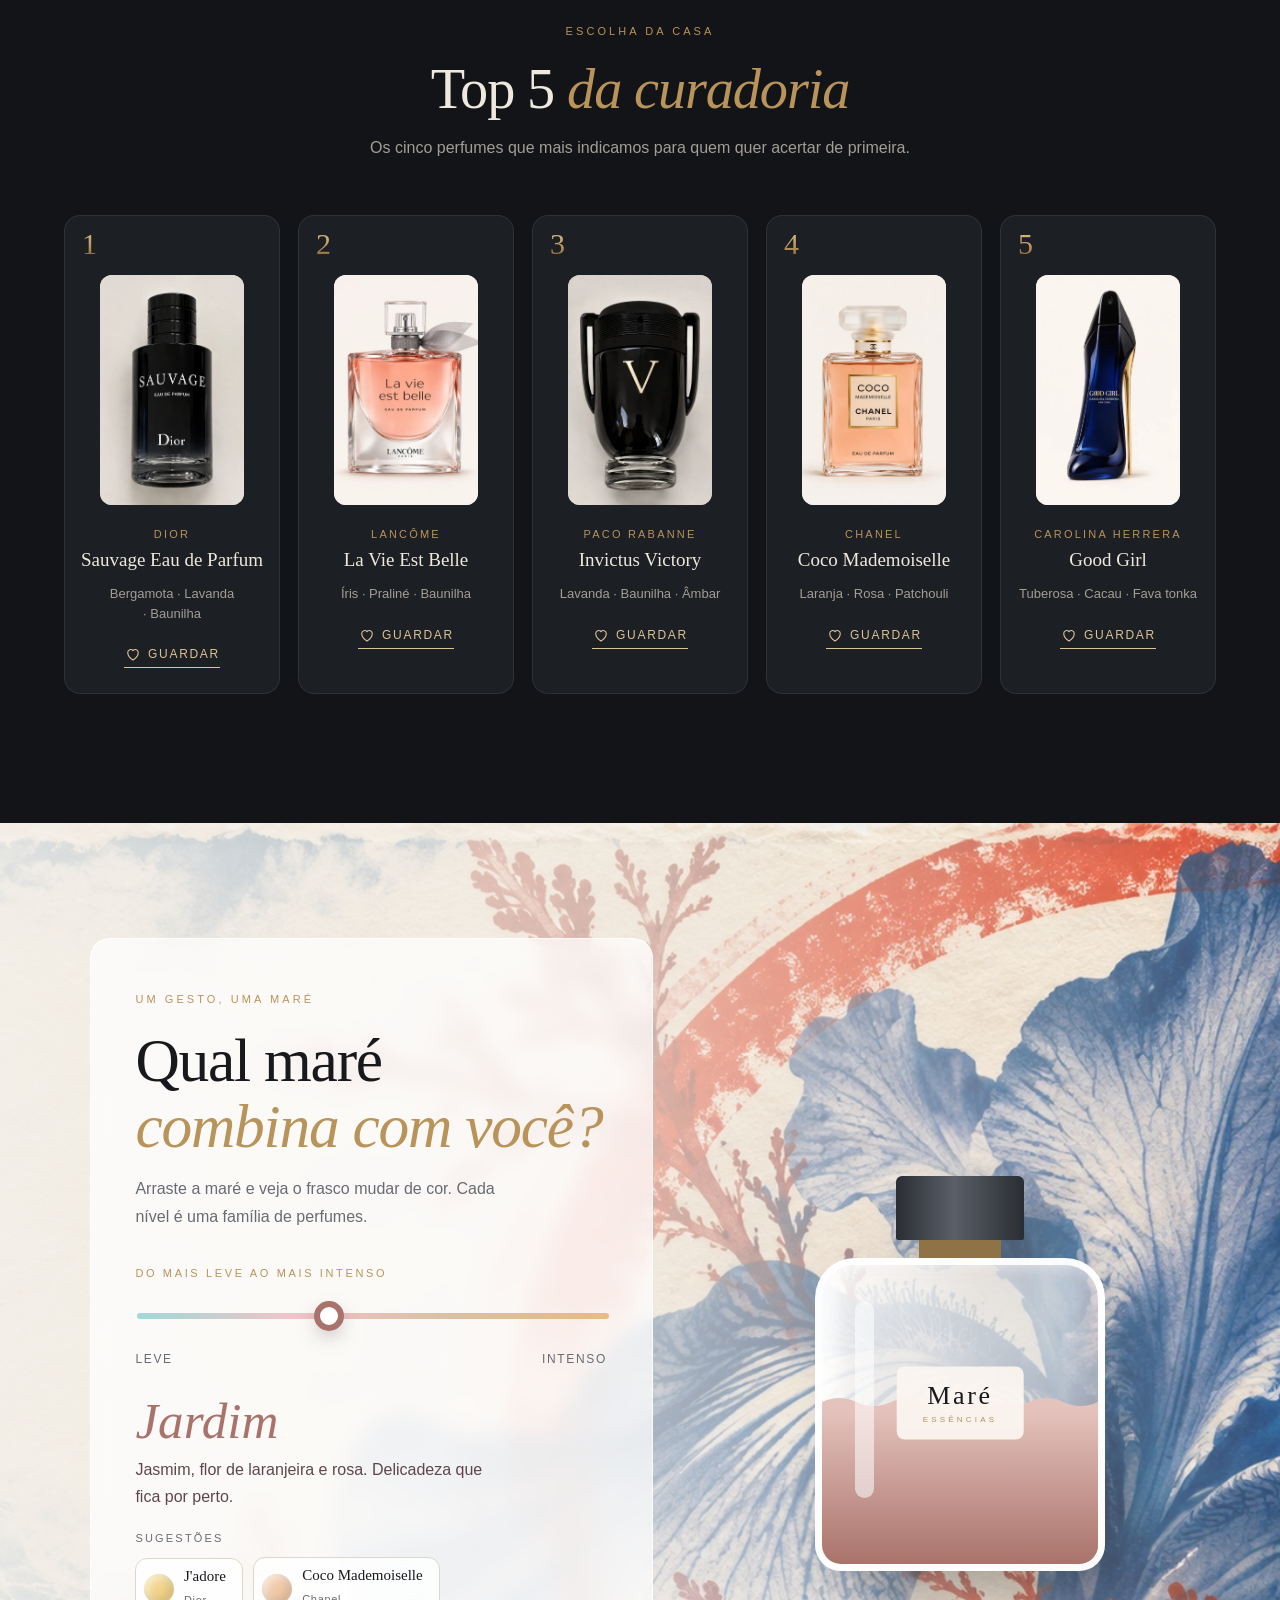
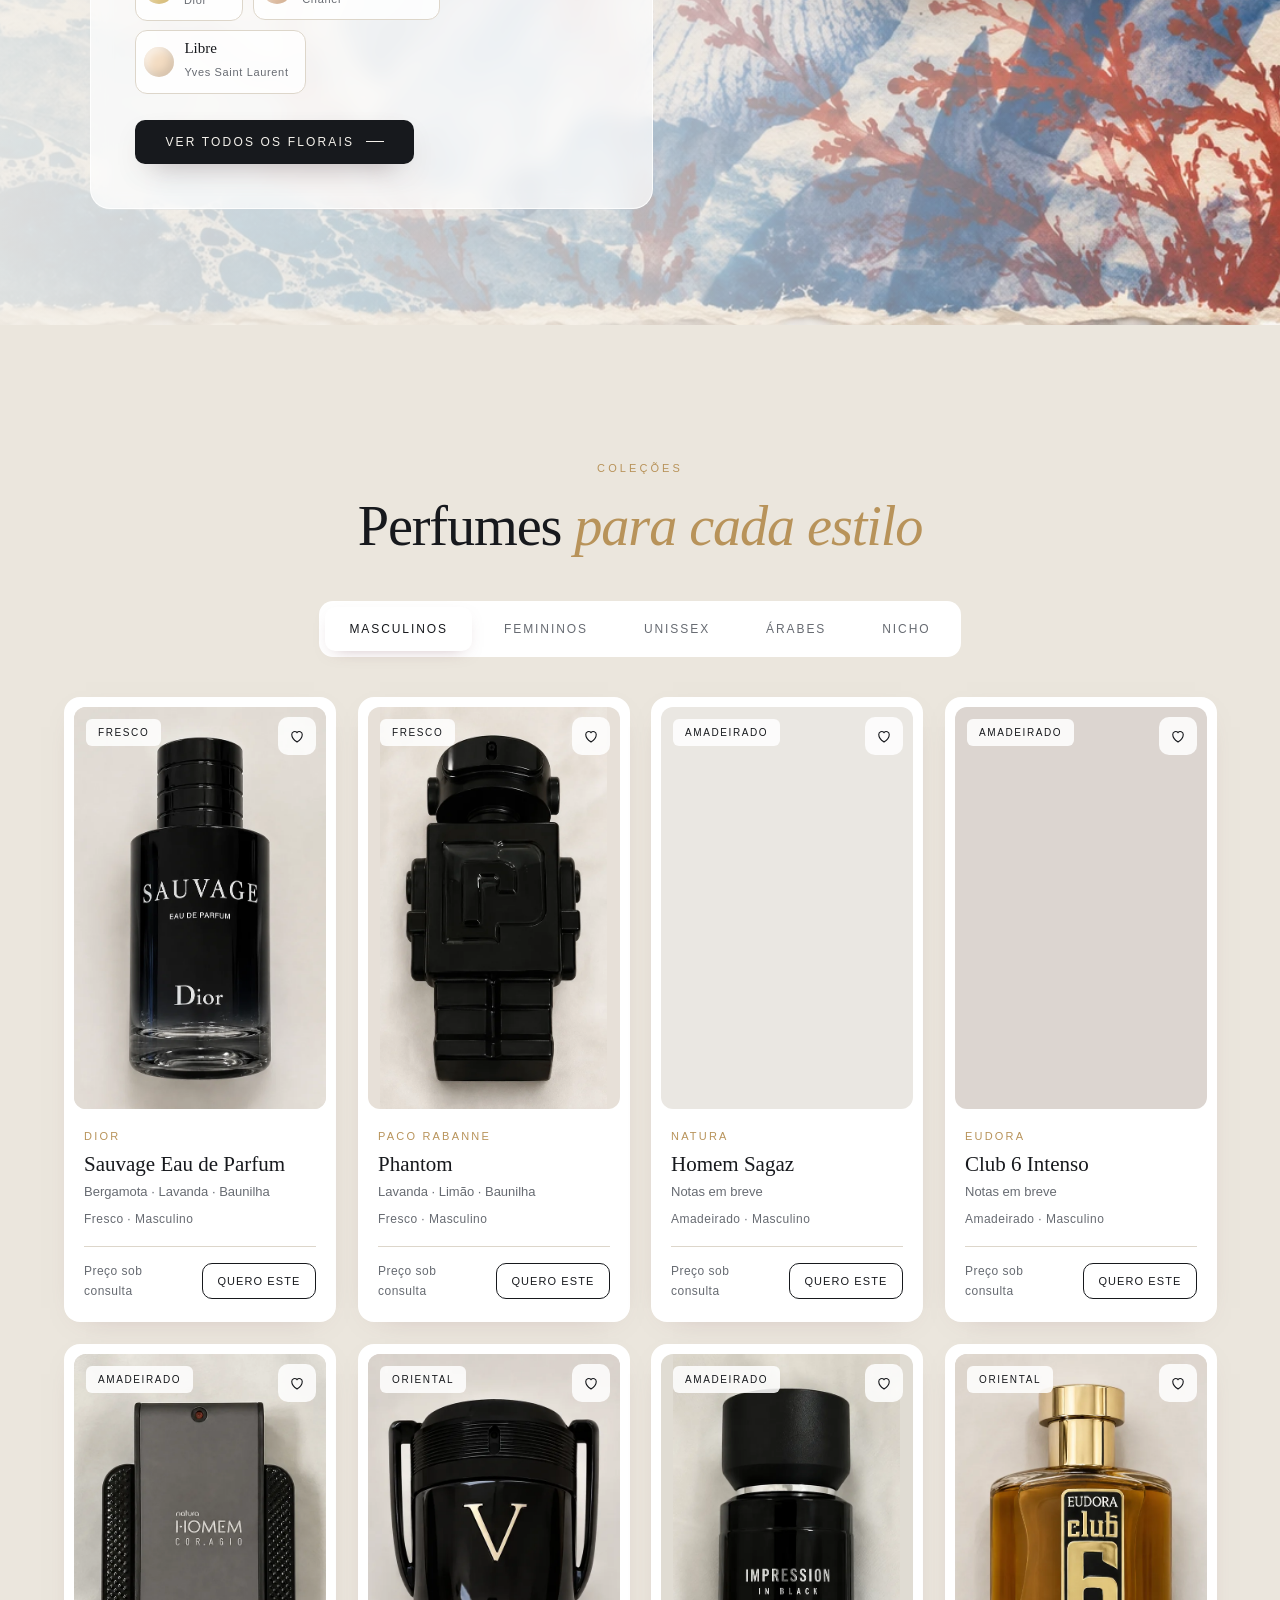
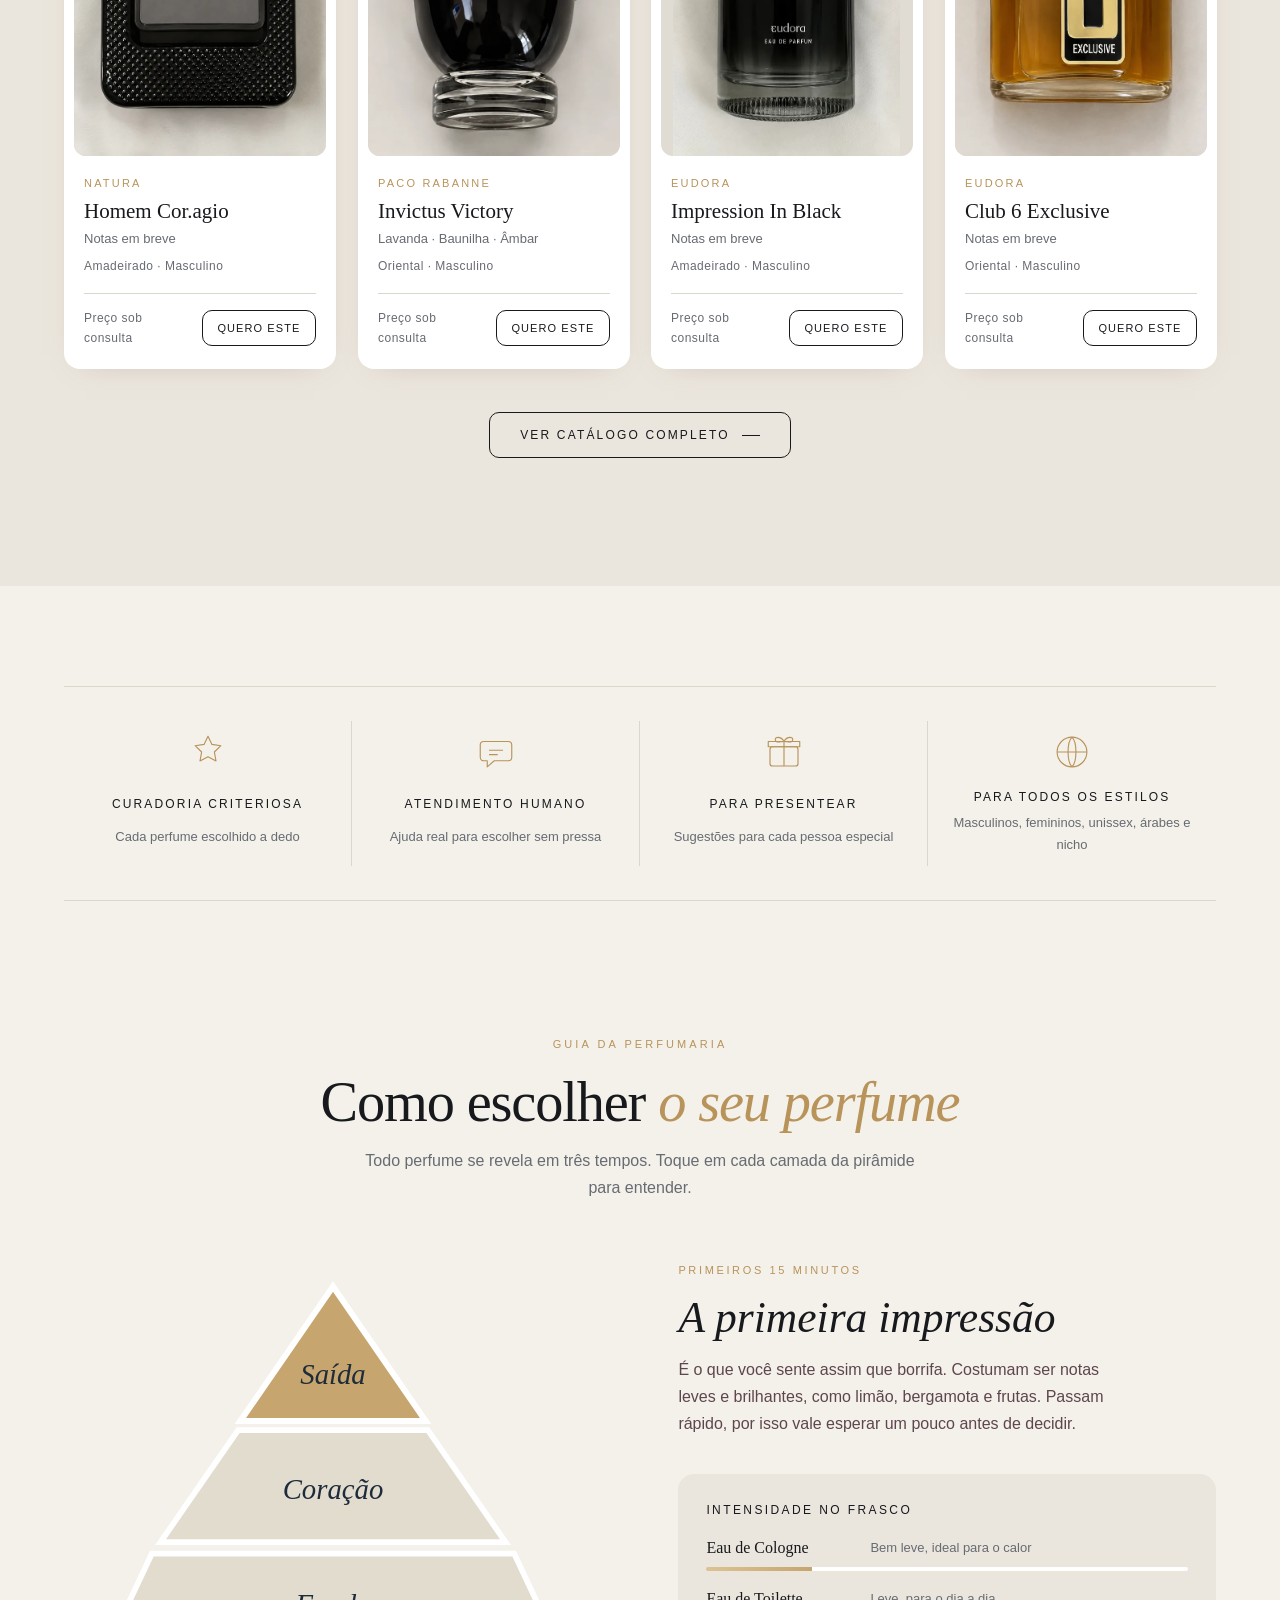
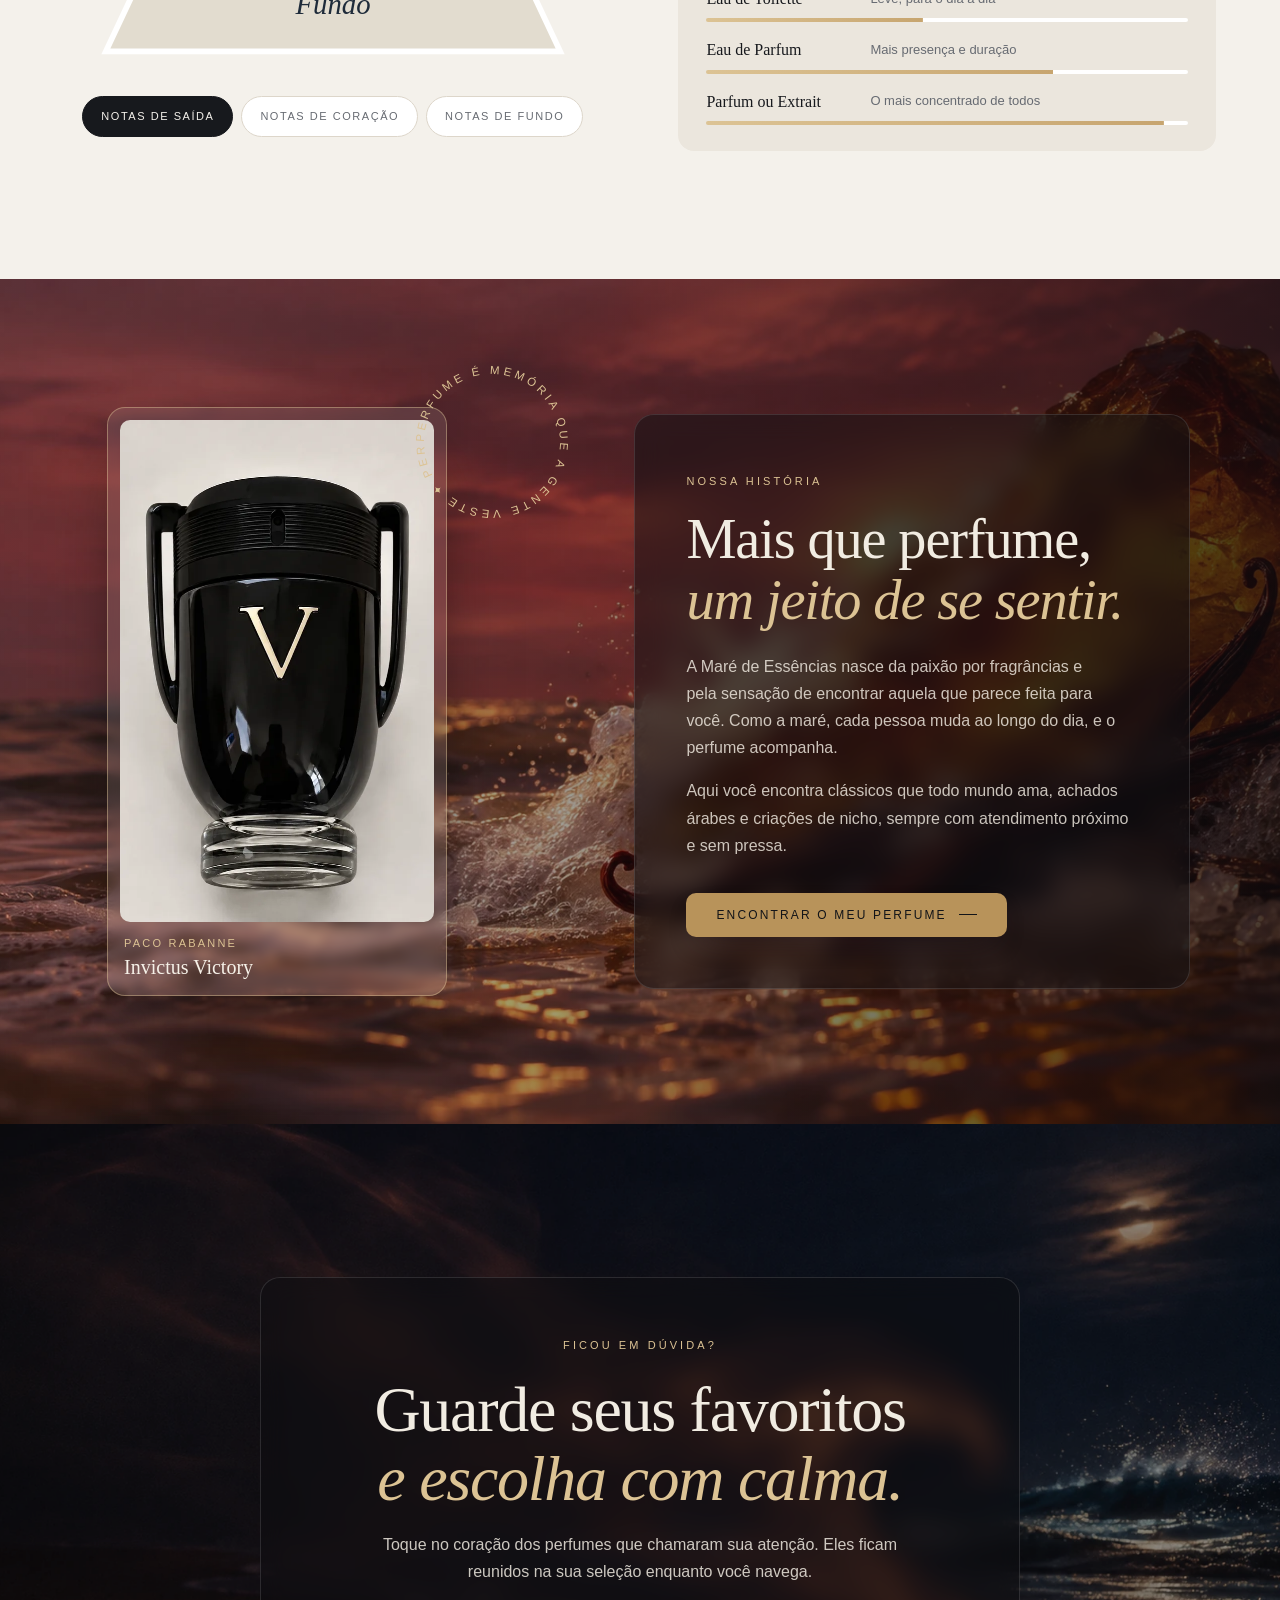
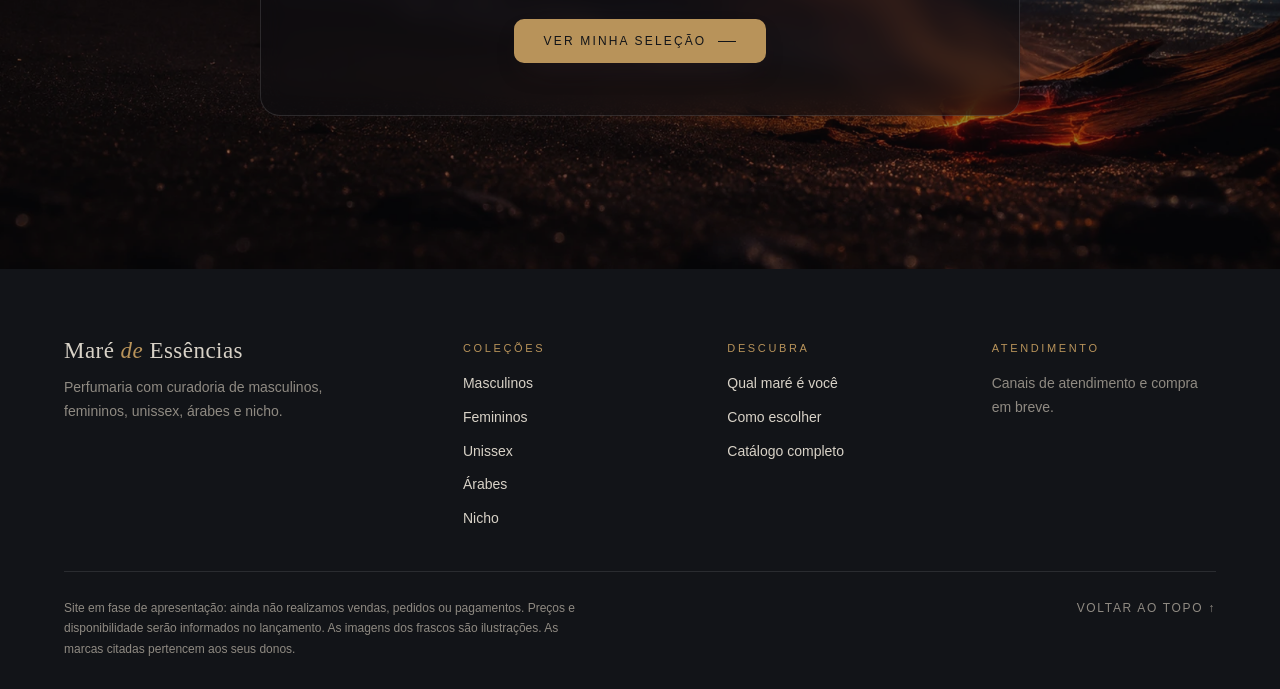
==== commit fde5ce7d: "Melhora a leitura no celular e adiciona proteção de segurança - Cards de produto na horizontal no ce" ====
--- a/index.html
+++ b/index.html
@@ -3,6 +3,8 @@
 <head>
 <meta charset="utf-8">
 <meta name="viewport" content="width=device-width,initial-scale=1">
+<meta http-equiv="Content-Security-Policy" content="default-src 'self'; script-src 'self' 'sha256-Du+OJKJSbdUgz5nrHeWWINvez6XKDDU/tyj/5c2uvwo='; style-src 'self' 'unsafe-inline' https://fonts.googleapis.com; font-src https://fonts.gstatic.com; img-src 'self' data:; connect-src 'self'; object-src 'none'; base-uri 'self'; form-action 'self'; upgrade-insecure-requests">
+<meta name="referrer" content="strict-origin-when-cross-origin">
 <meta name="theme-color" content="#121418">
 <meta name="description" content="Maré de Essências: perfumaria com curadoria de masculinos, femininos, unissex, árabes e nicho. Encontre a fragrância que combina com você.">
 <title>Maré de Essências · Perfumaria</title>
@@ -10,13 +12,13 @@
 <link rel="preconnect" href="https://fonts.googleapis.com">
 <link rel="preconnect" href="https://fonts.gstatic.com" crossorigin>
 <link rel="stylesheet" href="https://fonts.googleapis.com/css2?family=Playfair+Display:ital,wght@0,400;0,500;0,600;1,400;1,500&family=Jost:wght@300;400;500;600&display=swap">
-<link rel="stylesheet" href="css/loja.css?v=11">
-<script src="js/loja.js?v=11" defer></script>
+<link rel="stylesheet" href="css/loja.css?v=12">
+<script src="js/loja.js?v=12" defer></script>
 </head>
 <body>
 <a class="skip" href="#principal">Ir ao conteúdo</a>
 
-<div class="announce"><p>Masculinos, femininos e unissex · Importados e nacionais · Atendimento personalizado</p></div>
+<div class="announce"><p>Masculinos, femininos e unissex<span class="announce-extra"> · Importados e nacionais · Atendimento personalizado</span></p></div>
 
 <header class="header" id="topo">
   <button class="icon-btn menu-btn" aria-label="Abrir menu" aria-expanded="false" aria-controls="nav">
@@ -55,7 +57,7 @@
     <div class="ed-inner">
       <div class="ed-panel">
         <span class="eyebrow">Perfumaria Maré de Essências</span>
-        <h1 id="hero-title">Fragrâncias que<br><em>marcam presença.</em></h1>
+        <h1 id="hero-title">Fragrâncias que <br><em>marcam presença.</em></h1>
         <p class="ed-lead">Os perfumes mais desejados do mundo e grandes criações nacionais, escolhidos um a um para você encontrar a sua assinatura.</p>
         <div class="ed-actions">
           <a class="btn btn-gold" href="#colecoes" data-tab-link="Masculino">Ver perfumes</a>
@@ -150,7 +152,7 @@
     <div class="tide-bg" aria-hidden="true"><span></span><span></span><span></span></div>
     <div class="tide-copy reveal">
       <span class="eyebrow">Um gesto, uma maré</span>
-      <h2 id="tide-title">Qual maré<br><em>combina com você?</em></h2>
+      <h2 id="tide-title">Qual maré <br><em>combina com você?</em></h2>
       <p class="tide-intro">Arraste a maré e veja o frasco mudar de cor. Cada nível é uma família de perfumes.</p>
       <div class="tide-control">
         <label for="tide-range">Do mais leve ao mais intenso</label>
@@ -293,7 +295,7 @@
     <div class="ed-bg" aria-hidden="true" style="--bg:url(../assets/fundos/praia-quente.webp)"></div><div class="ed-shade shade-final" aria-hidden="true"></div>
     <div class="final-inner ed-panel reveal">
       <span class="eyebrow">Ficou em dúvida?</span>
-      <h2 id="final-title">Guarde seus favoritos<br><em>e escolha com calma.</em></h2>
+      <h2 id="final-title">Guarde seus favoritos <br><em>e escolha com calma.</em></h2>
       <p>Toque no coração dos perfumes que chamaram sua atenção. Eles ficam reunidos na sua seleção enquanto você navega.</p>
       <button class="btn btn-light" id="final-bag">Ver minha seleção</button>
     </div>
--- a/css/loja.css
+++ b/css/loja.css
@@ -882,3 +882,110 @@
 .product-media .photo.zoom, .top-media .photo.zoom { transform: scale(1.45); }
 .product:hover .product-media .photo.zoom { transform: scale(1.45); }
 .chip, .fav { z-index: 2; }
+
+/* ==========================================================================
+   Edição 8: leitura confortável no celular
+   - Títulos e textos sem quebras forçadas (o <br> some em telas pequenas).
+   - Cards de produto na horizontal no celular: foto maior e todos os detalhes.
+   - Seções em painéis arredondados, com mais respiro.
+   ========================================================================== */
+h1, h2, h3 { text-wrap: balance; }
+p { text-wrap: pretty; }
+.btn { white-space: nowrap; }
+.meta { font-size: 12px; color: var(--muted); letter-spacing: .04em; margin-top: 6px; }
+.top-notes { font-size: 13px; color: #a39e95; margin: -4px 0 12px; line-height: 1.5; }
+
+@media (max-width: 1000px) {
+  .product-grid { grid-template-columns: repeat(3, 1fr); }
+}
+@media (max-width: 760px) {
+  .product-grid { grid-template-columns: repeat(2, 1fr); }
+}
+
+@media (max-width: 640px) {
+  body { font-size: 16px; }
+  h1 br, h2 br { display: none; }
+  .announce-extra { display: none; }
+  .announce p { letter-spacing: .12em; }
+
+  /* Seções com mais respiro e títulos que cabem em menos linhas */
+  .section { padding: 76px 20px; }
+  .section-head { margin-bottom: 38px; }
+  .section-head h2 { font-size: clamp(32px, 9vw, 40px); }
+  .section-head p { font-size: 16px; line-height: 1.65; }
+  .eyebrow { letter-spacing: .2em; }
+  .hero-ed { padding: 28px 16px 56px; }
+  .hero-ed h1 { font-size: clamp(38px, 11vw, 48px); }
+  .ed-lead { font-size: 16px; }
+  .ed-panel { padding: 30px 24px; border-radius: 22px; }
+  .ed-frame { width: min(300px, 78vw); }
+
+  /* Painéis arredondados para as seções escuras e com foto */
+  .top5, .story.editorial, .final.editorial { margin: 14px 10px; border-radius: 22px; overflow: hidden; isolation: isolate; }
+  .story.editorial, .final.editorial { padding: 56px 14px; }
+  .tide { margin: 14px 10px; border-radius: 22px; }
+  .tide.editorial-light { padding: 40px 14px; }
+  .tide.editorial-light .tide-copy, .story-copy { padding: 30px 22px; }
+  .final .final-inner { padding: 40px 22px; }
+  .collections { background: var(--pearl); margin: 14px 10px; border-radius: 22px; padding: 64px 12px 56px; }
+  .collections .tabs { background: var(--cream); }
+
+  /* Card de produto na horizontal: foto à esquerda, detalhes à direita */
+  .product-grid { grid-template-columns: 1fr; gap: 14px; }
+  .product-grid .product { display: grid; grid-template-columns: 42% 1fr; align-items: stretch; }
+  .product-grid .product-media { margin: 10px 0 10px 10px; width: calc(100% - 10px); min-width: 0; aspect-ratio: 3 / 4; height: auto; align-self: start; }
+  .product-grid .product > * { min-width: 0; }
+  .product-grid .product-info { padding: 16px 16px 16px 16px; }
+  .product-grid .chip { display: none; }
+  .product-grid .product-foot { text-align: left; }
+  .product-grid .fav { right: 8px; top: 8px; width: 36px; height: 36px; }
+  .product h3 { font-size: 20px; line-height: 1.2; }
+  .notes { font-size: 14px; line-height: 1.55; font-weight: 400; flex: 0 0 auto; }
+  .product-grid .product-foot { margin-top: auto; padding-top: 12px; gap: 10px; }
+  .product-grid .product-info .meta { margin-bottom: 12px; }
+  .price { font-size: 13px; }
+  .mini-btn { padding: 11px 14px; font-size: 11px; }
+
+  /* Trilho "mais amados": cards maiores, um por vez com a ponta do próximo */
+  .rail { grid-auto-columns: 82%; gap: 14px; padding-inline: 2px; }
+  .rail .product-info { padding: 18px 18px 20px; }
+  .rail .product-foot { flex-direction: row; justify-content: space-between; text-align: left; }
+
+  /* Top 5 em lista: número, foto e detalhes lado a lado */
+  .top5 { padding: 64px 12px; }
+  .top-grid { grid-template-columns: 1fr; gap: 12px; }
+  .top-card, .top-card:last-child { width: auto; grid-column: auto; display: grid; grid-template-columns: 34px 96px 1fr; grid-template-rows: auto auto auto 1fr; column-gap: 14px; align-items: start; text-align: left; padding: 16px; }
+  .top-num { position: static; grid-row: 1 / -1; font-size: 28px; line-height: 1; padding-top: 4px; }
+  .top-media, .top-media.has-photo { grid-row: 1 / -1; grid-column: 2; width: 96px; margin: 0; border-radius: 12px; overflow: hidden; }
+  .top-card .brand, .top-card h3, .top-card .top-notes, .top-card .link-btn { grid-column: 3; justify-self: start; }
+  .top-card h3 { font-size: 20px; margin: 4px 0 6px; }
+  .top-notes { margin: 0 0 12px; font-size: 14px; }
+
+  /* Faixa de cuidado em quadros 2 x 2 */
+  .care { grid-template-columns: 1fr 1fr; gap: 10px; margin: 40px 10px 0; padding: 0; border: 0; }
+  .care-item, .care-item:last-child { border: 0; padding: 22px 12px; border-radius: 18px; background: var(--pearl); align-content: start; }
+  .care-item b { font-size: 11px; letter-spacing: .12em; }
+  .care-item span { font-size: 13px; line-height: 1.5; }
+
+  /* Guia */
+  .py-buttons { display: grid; grid-template-columns: 1fr; gap: 8px; }
+  .py-buttons button { width: 100%; }
+  .py-text { text-align: left; }
+  .concentrations { border-radius: 18px; }
+
+  /* Botões que não quebram em duas linhas */
+  .story-copy .btn, .final .btn, .tide-result .btn, .center .btn { width: 100%; justify-content: center; padding-inline: 20px; letter-spacing: .14em; }
+
+  .footer { margin-top: 14px; border-radius: 22px 22px 0 0; padding: 56px 24px 30px; }
+}
+@media (max-width: 360px) {
+  .product-grid .product { grid-template-columns: 38% 1fr; }
+  .top-card, .top-card:last-child { grid-template-columns: 26px 78px 1fr; }
+  .top-media, .top-media.has-photo { width: 78px; }
+}
+@media (max-width: 400px) {
+  .header { padding-inline: 10px; gap: 6px; }
+  .header-actions { gap: 0; }
+  .logo-mark { display: none; }
+  .logo-name { font-size: 18px; }
+}
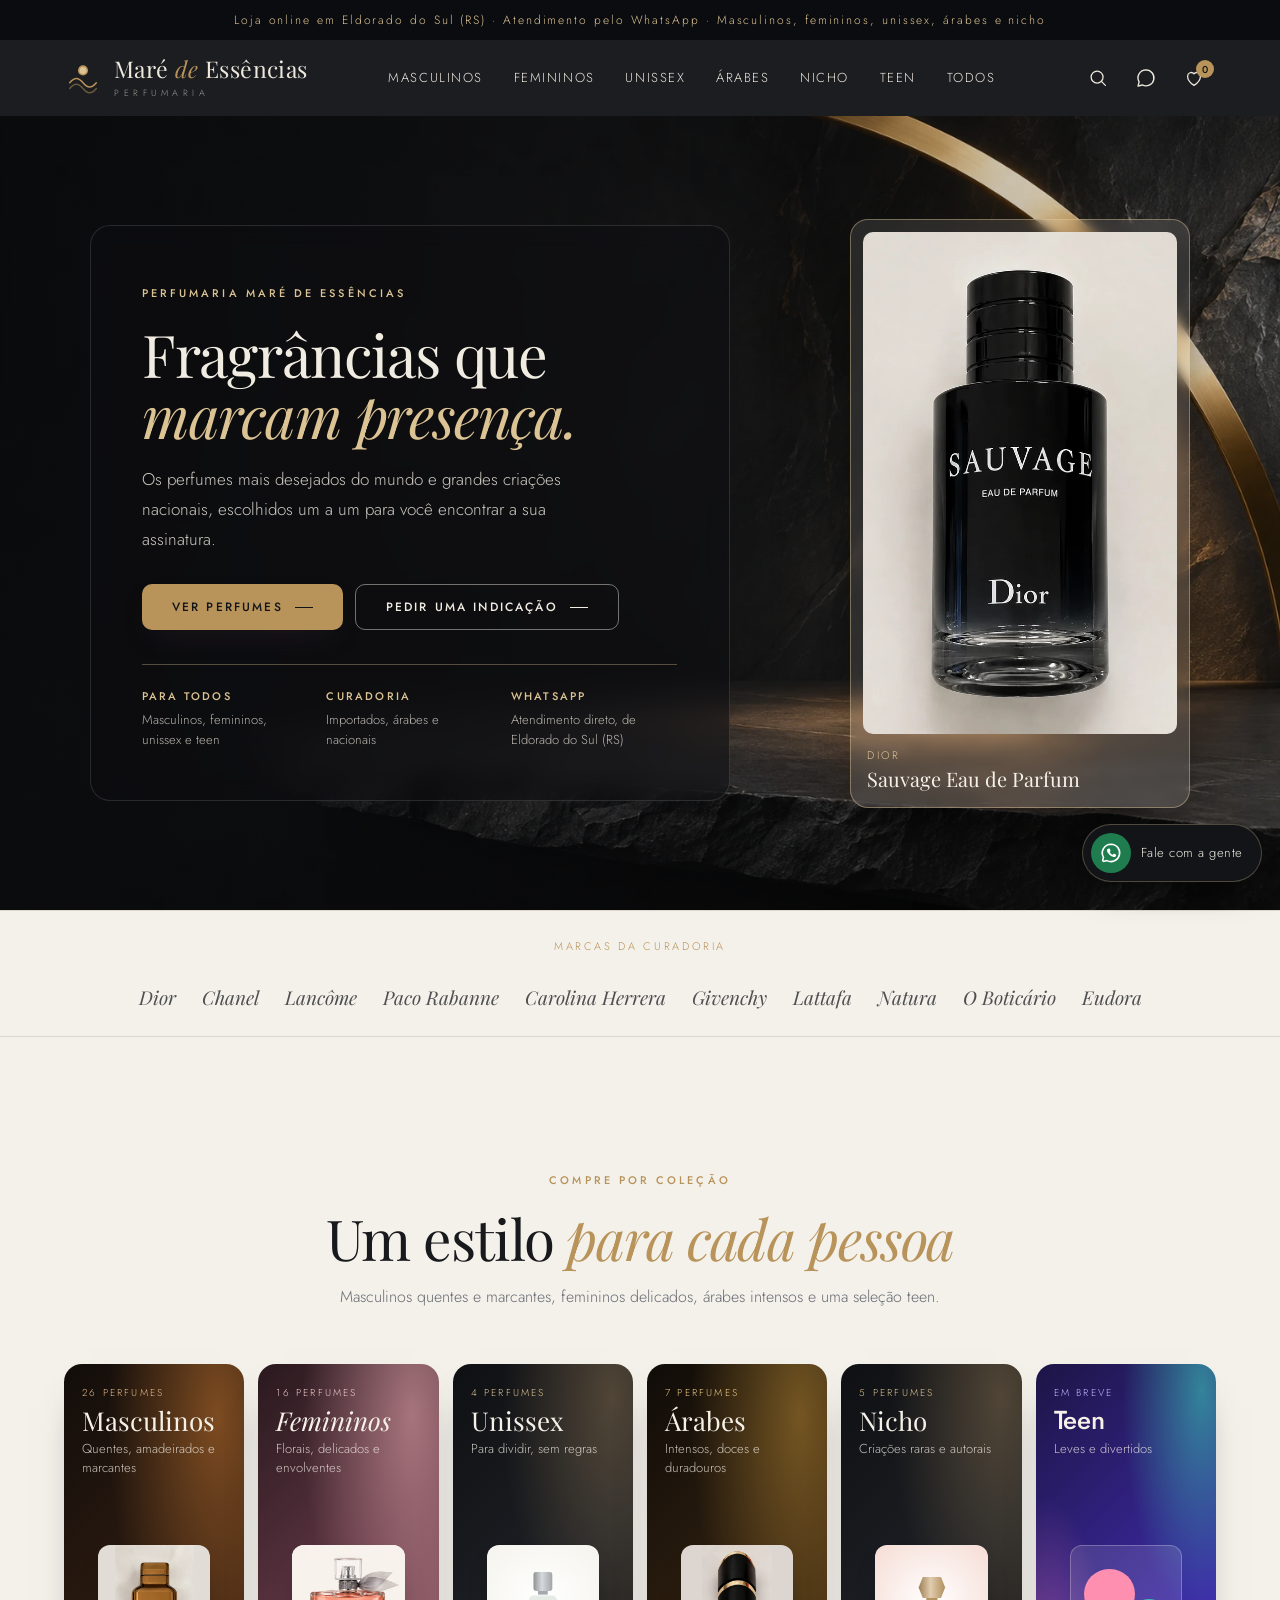
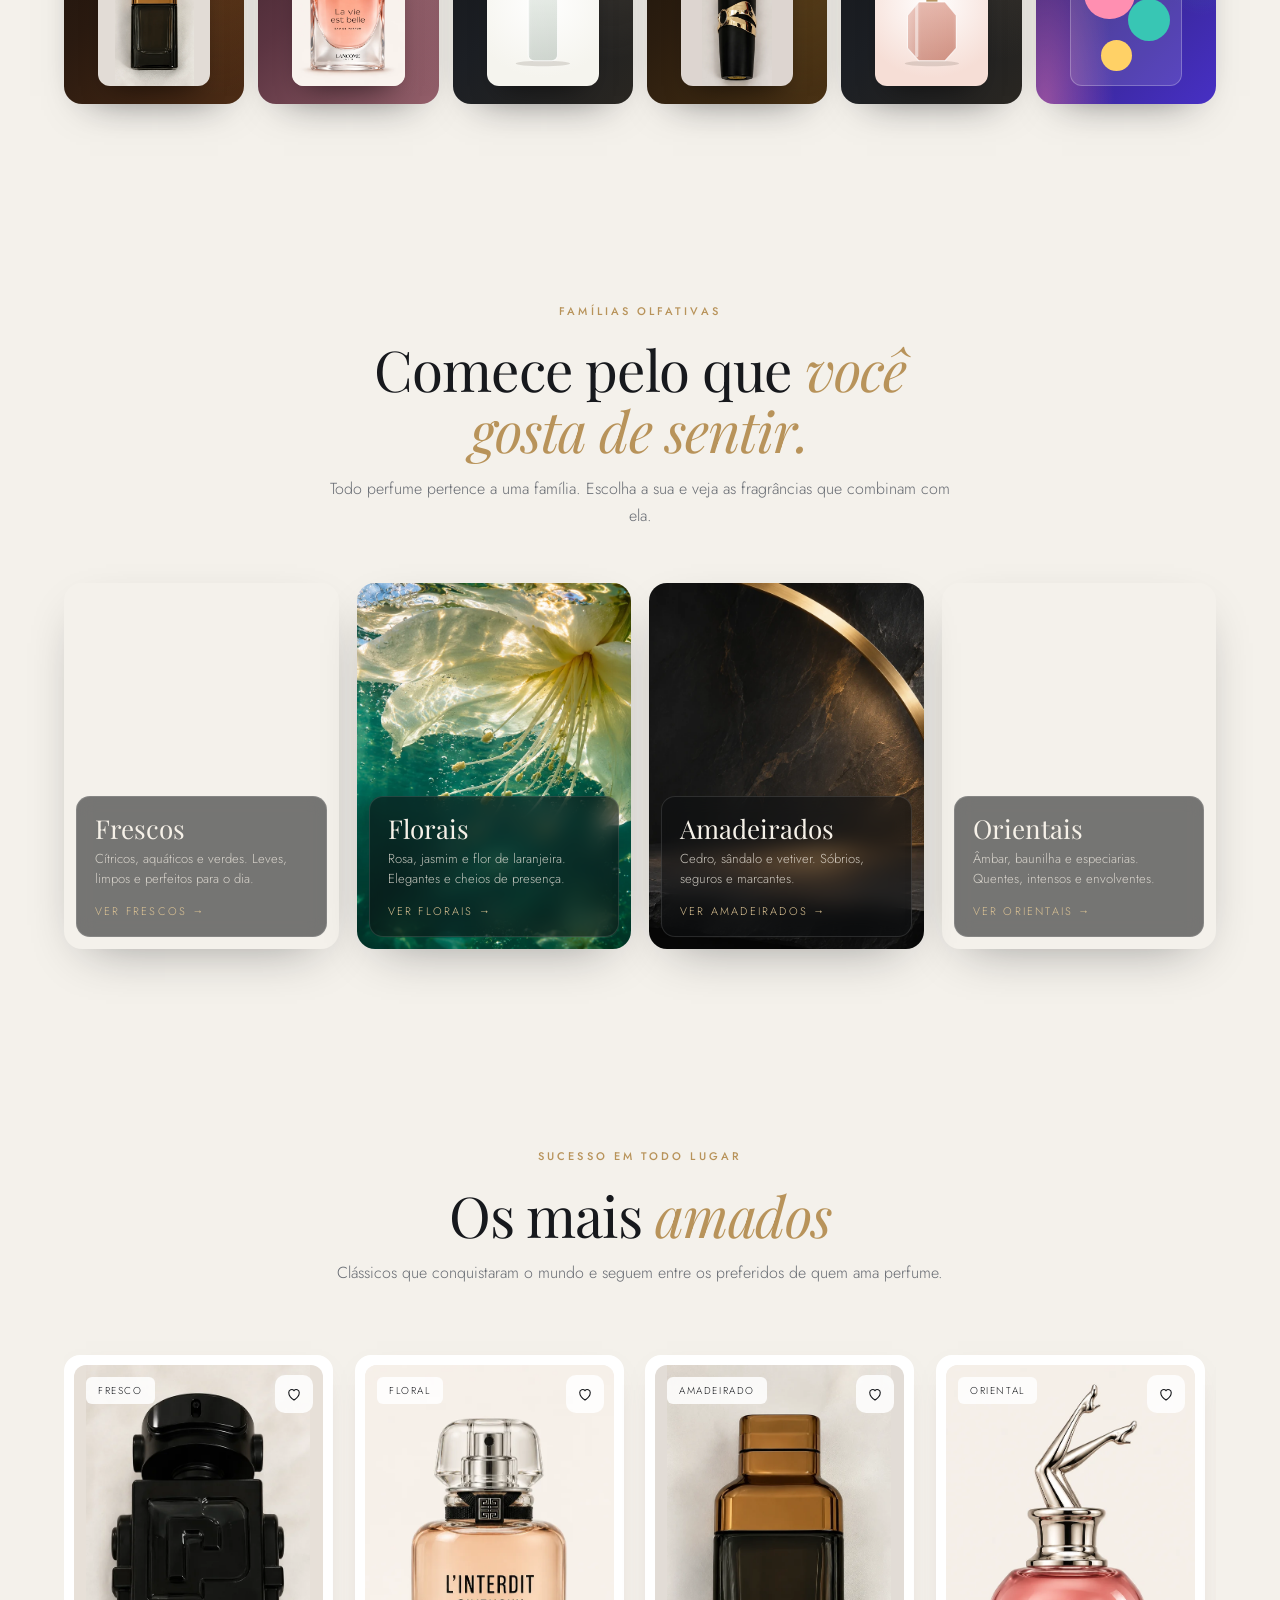
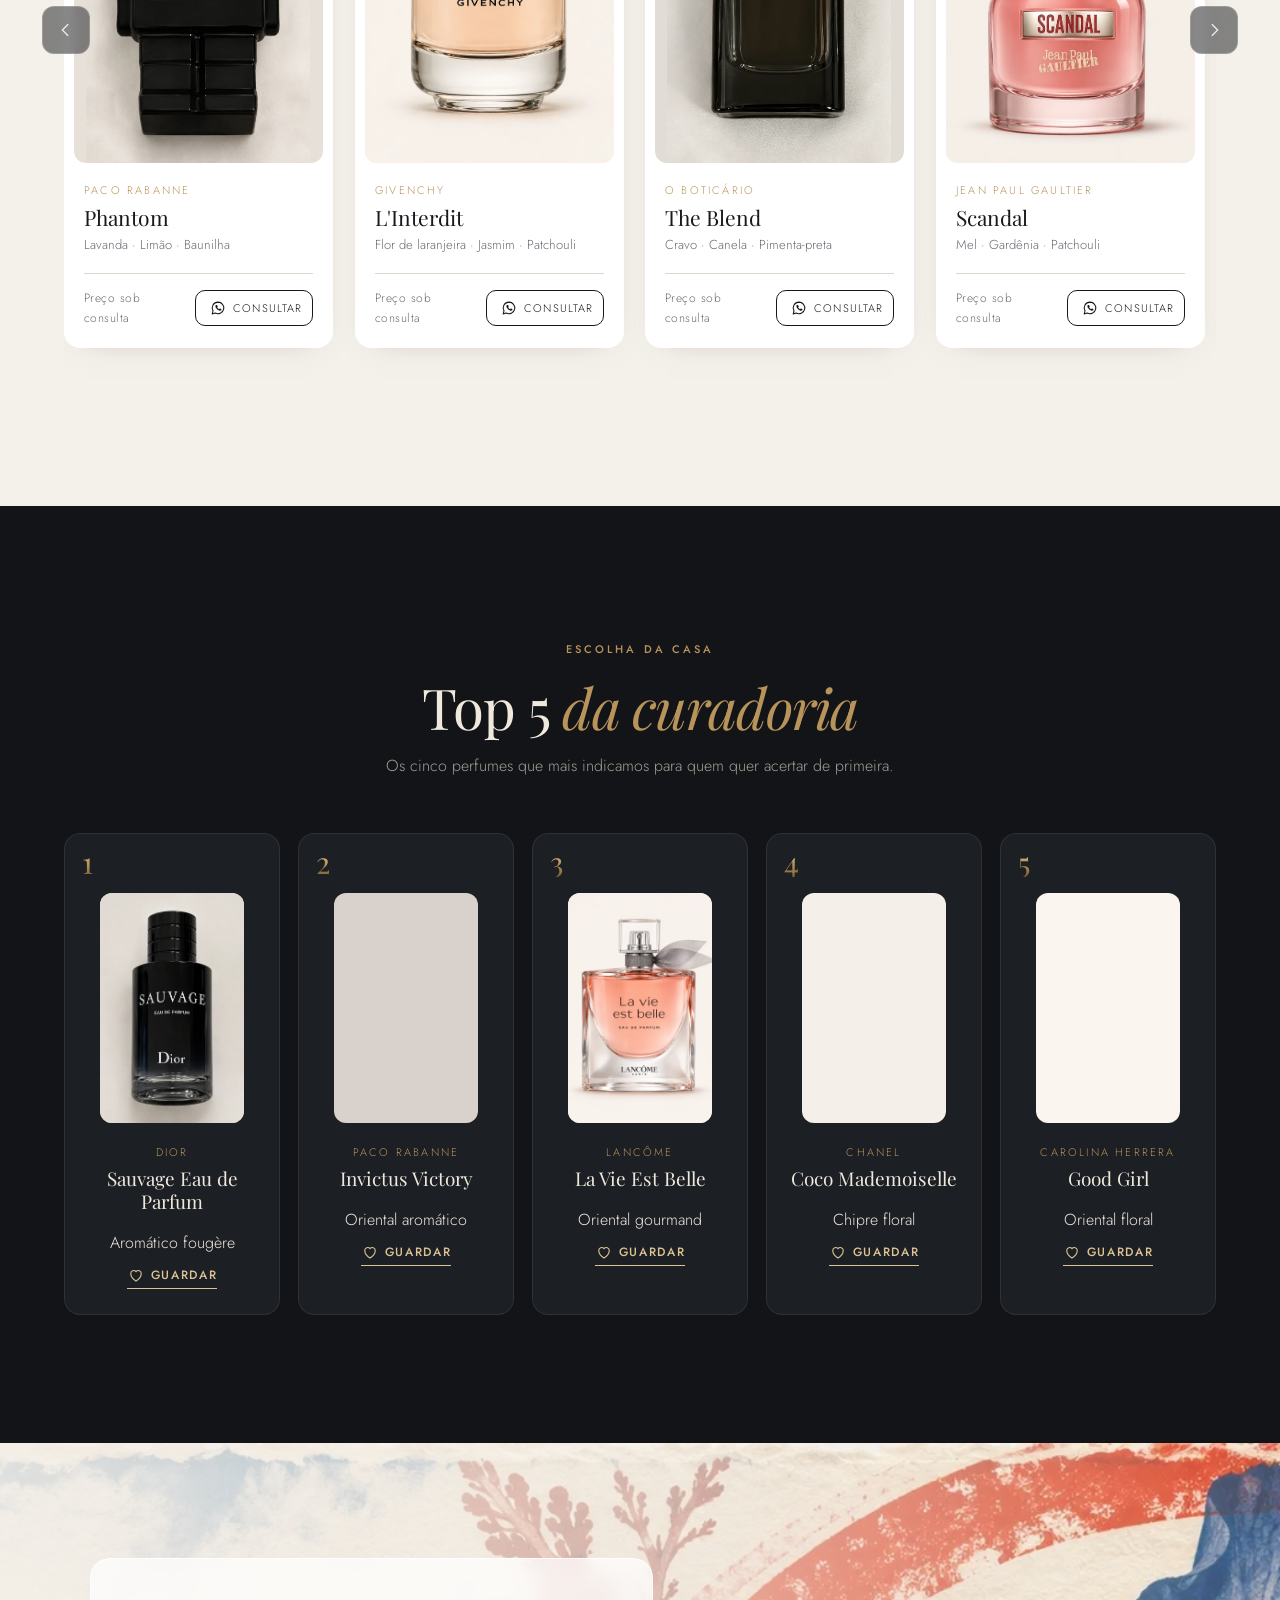
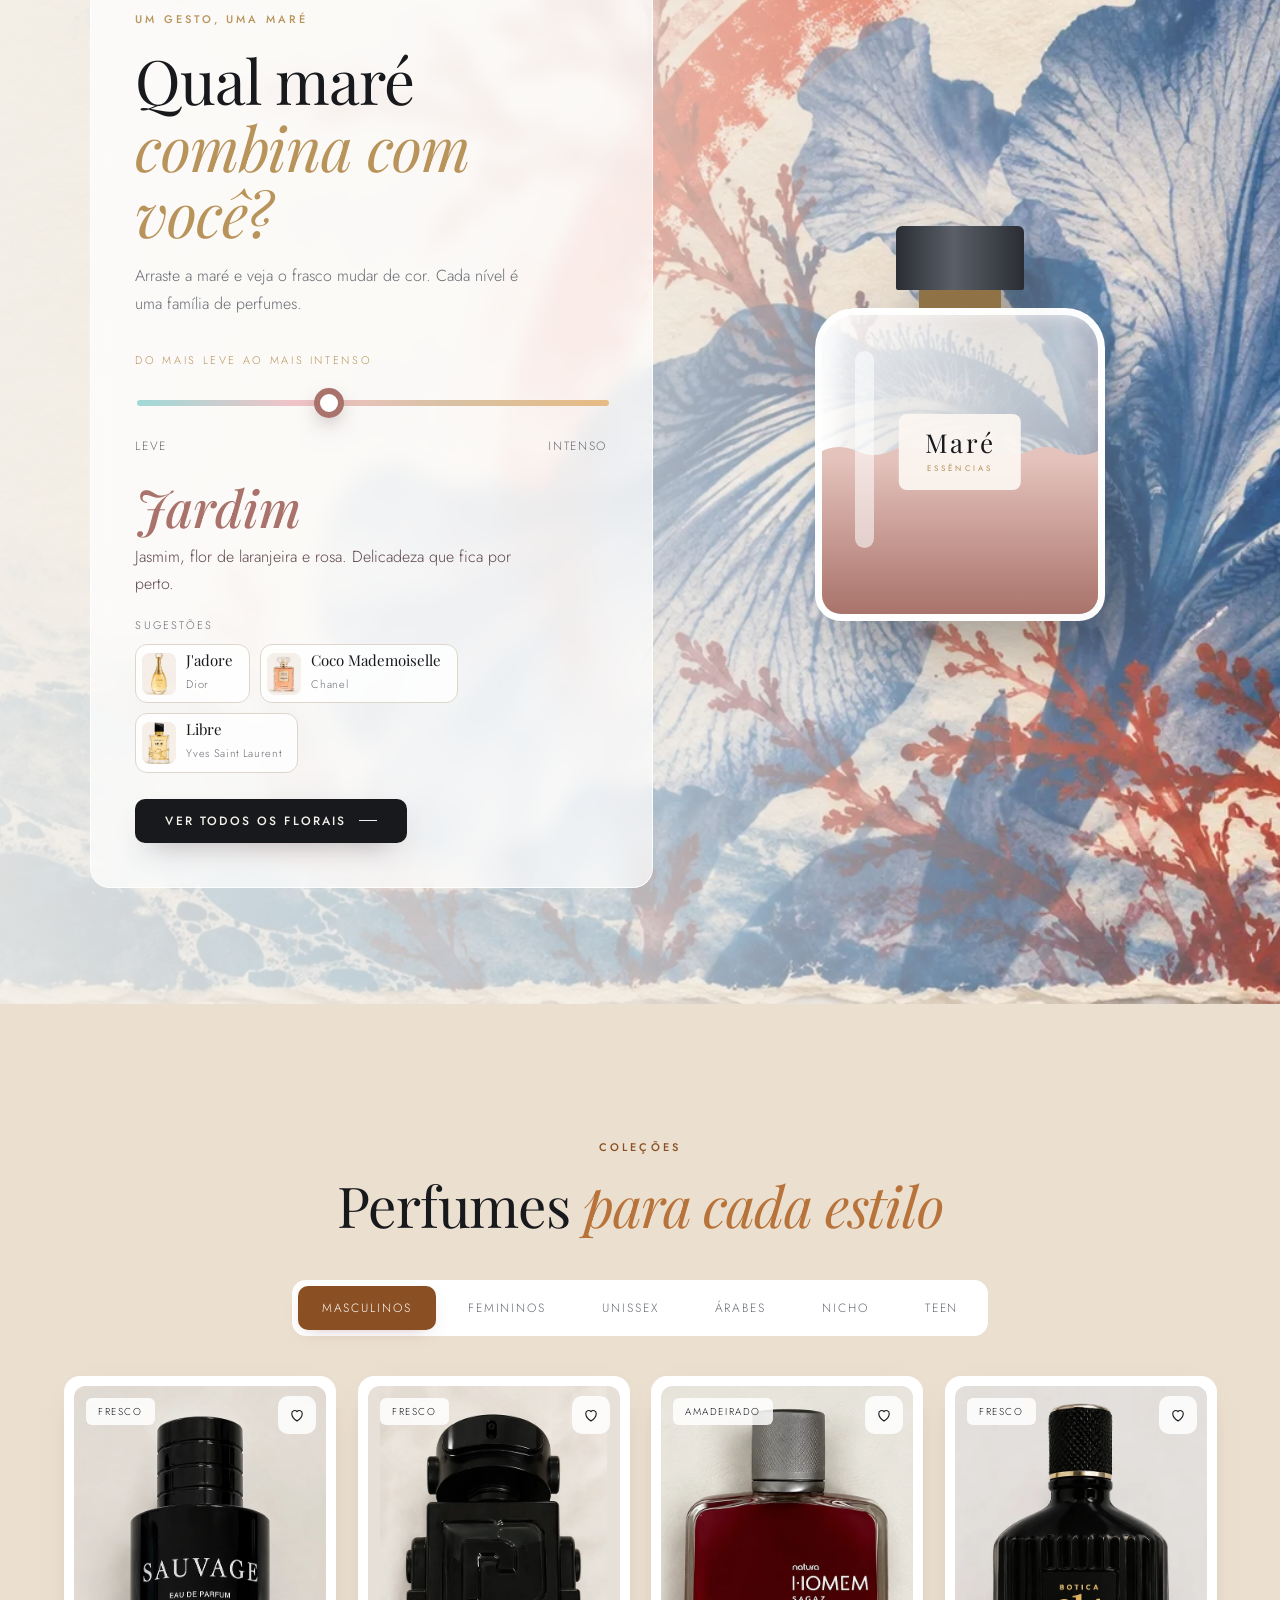
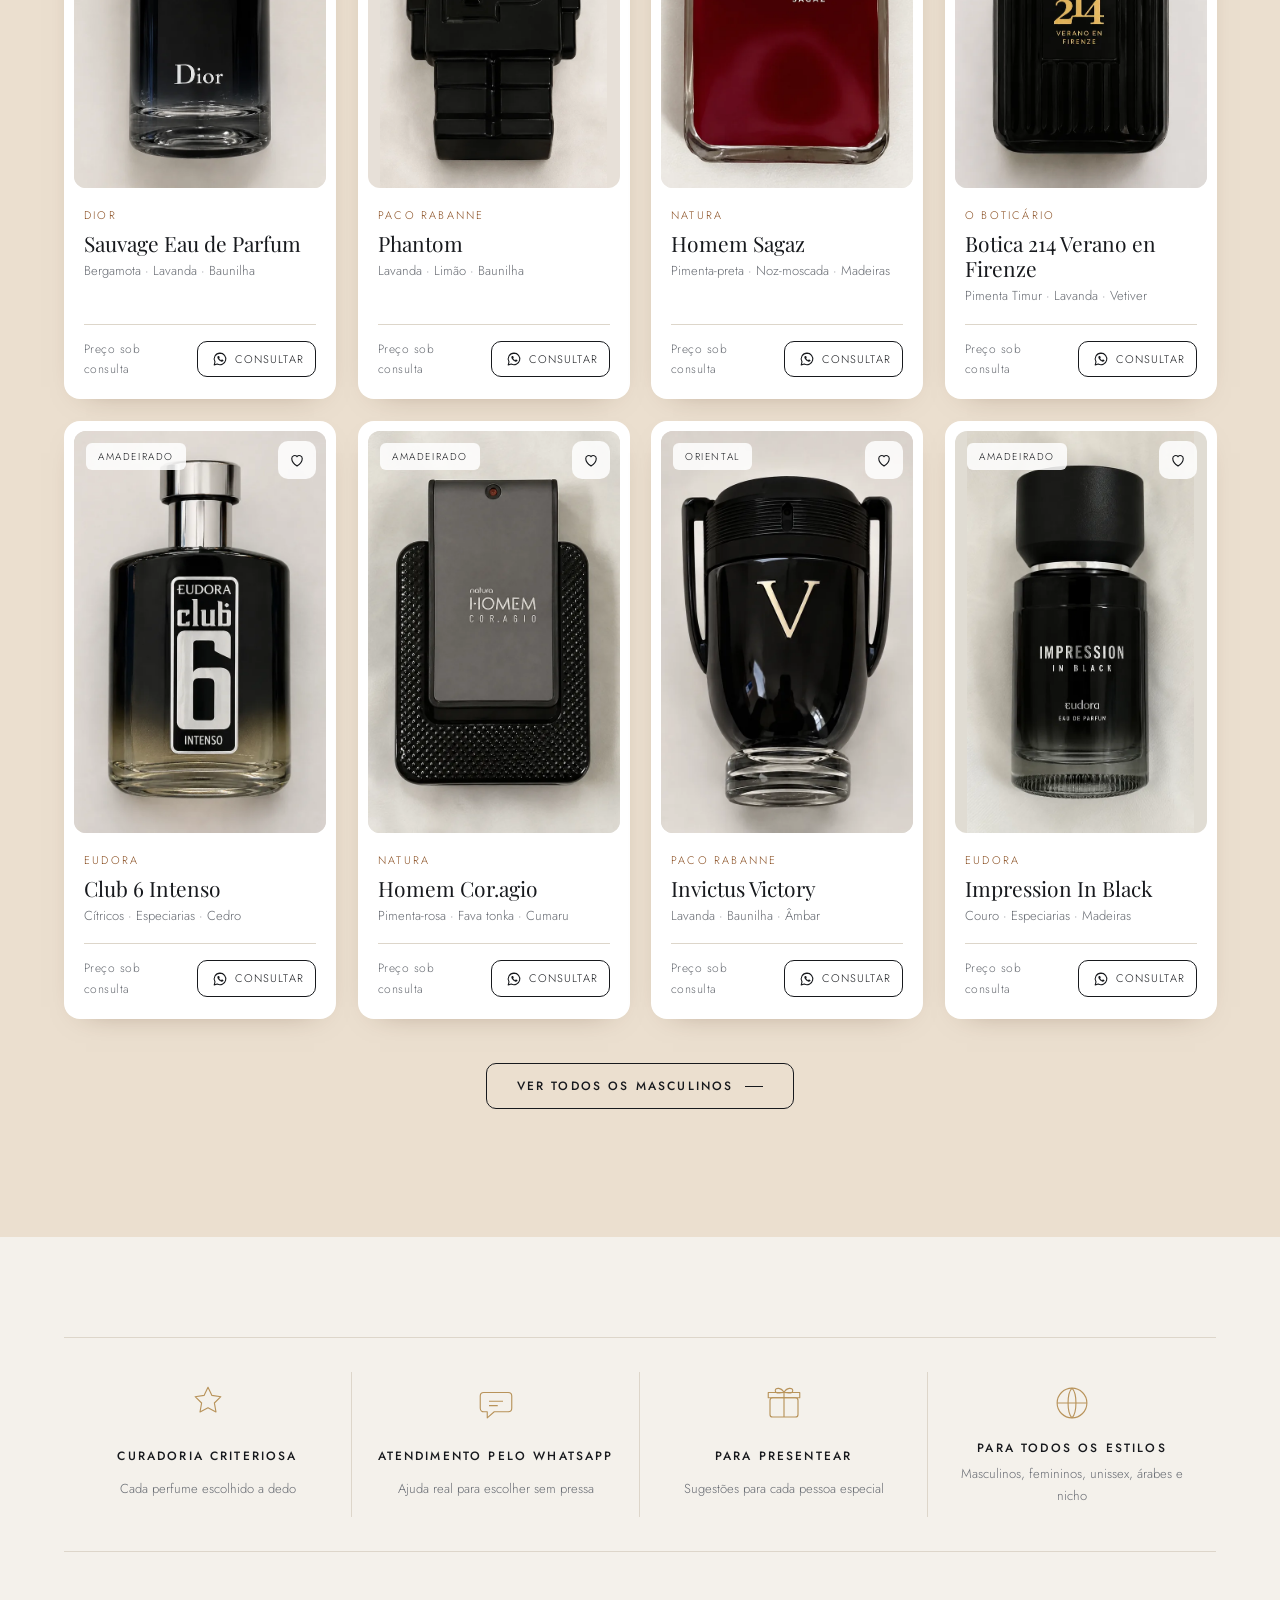
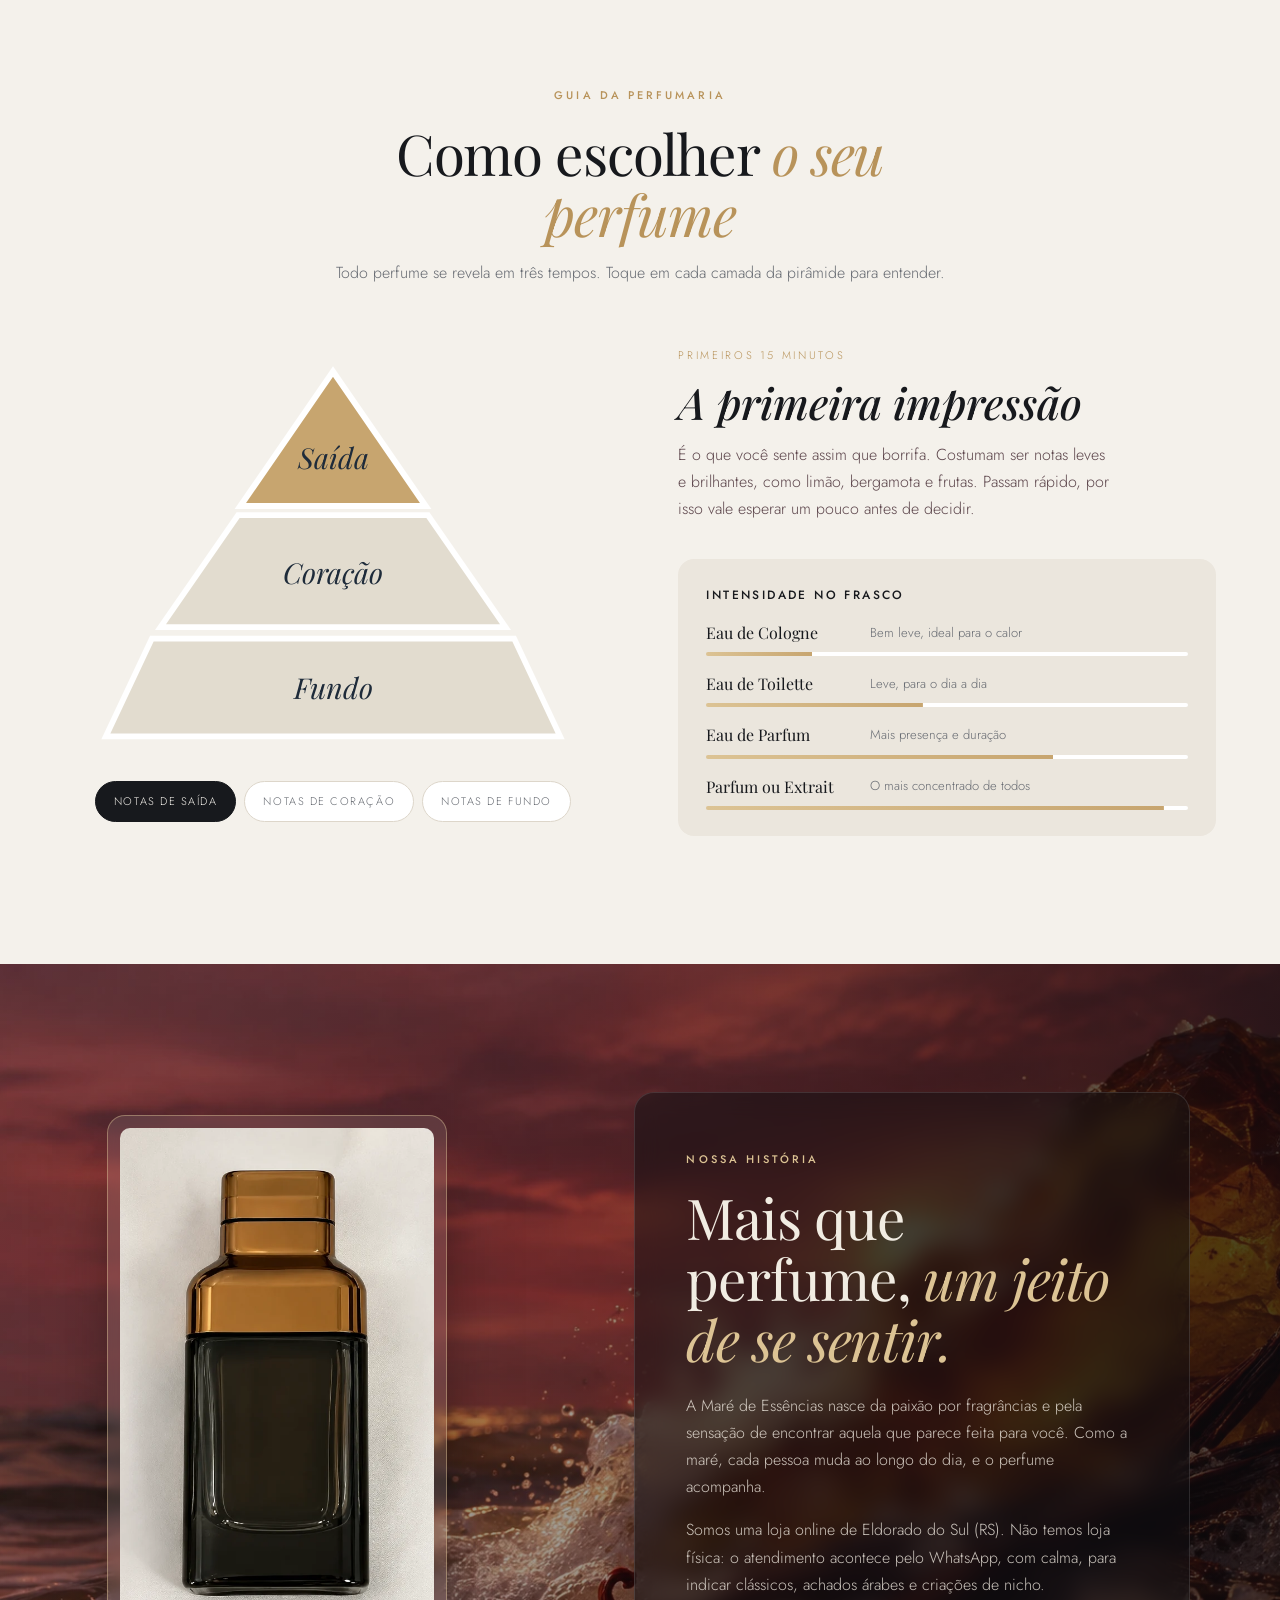
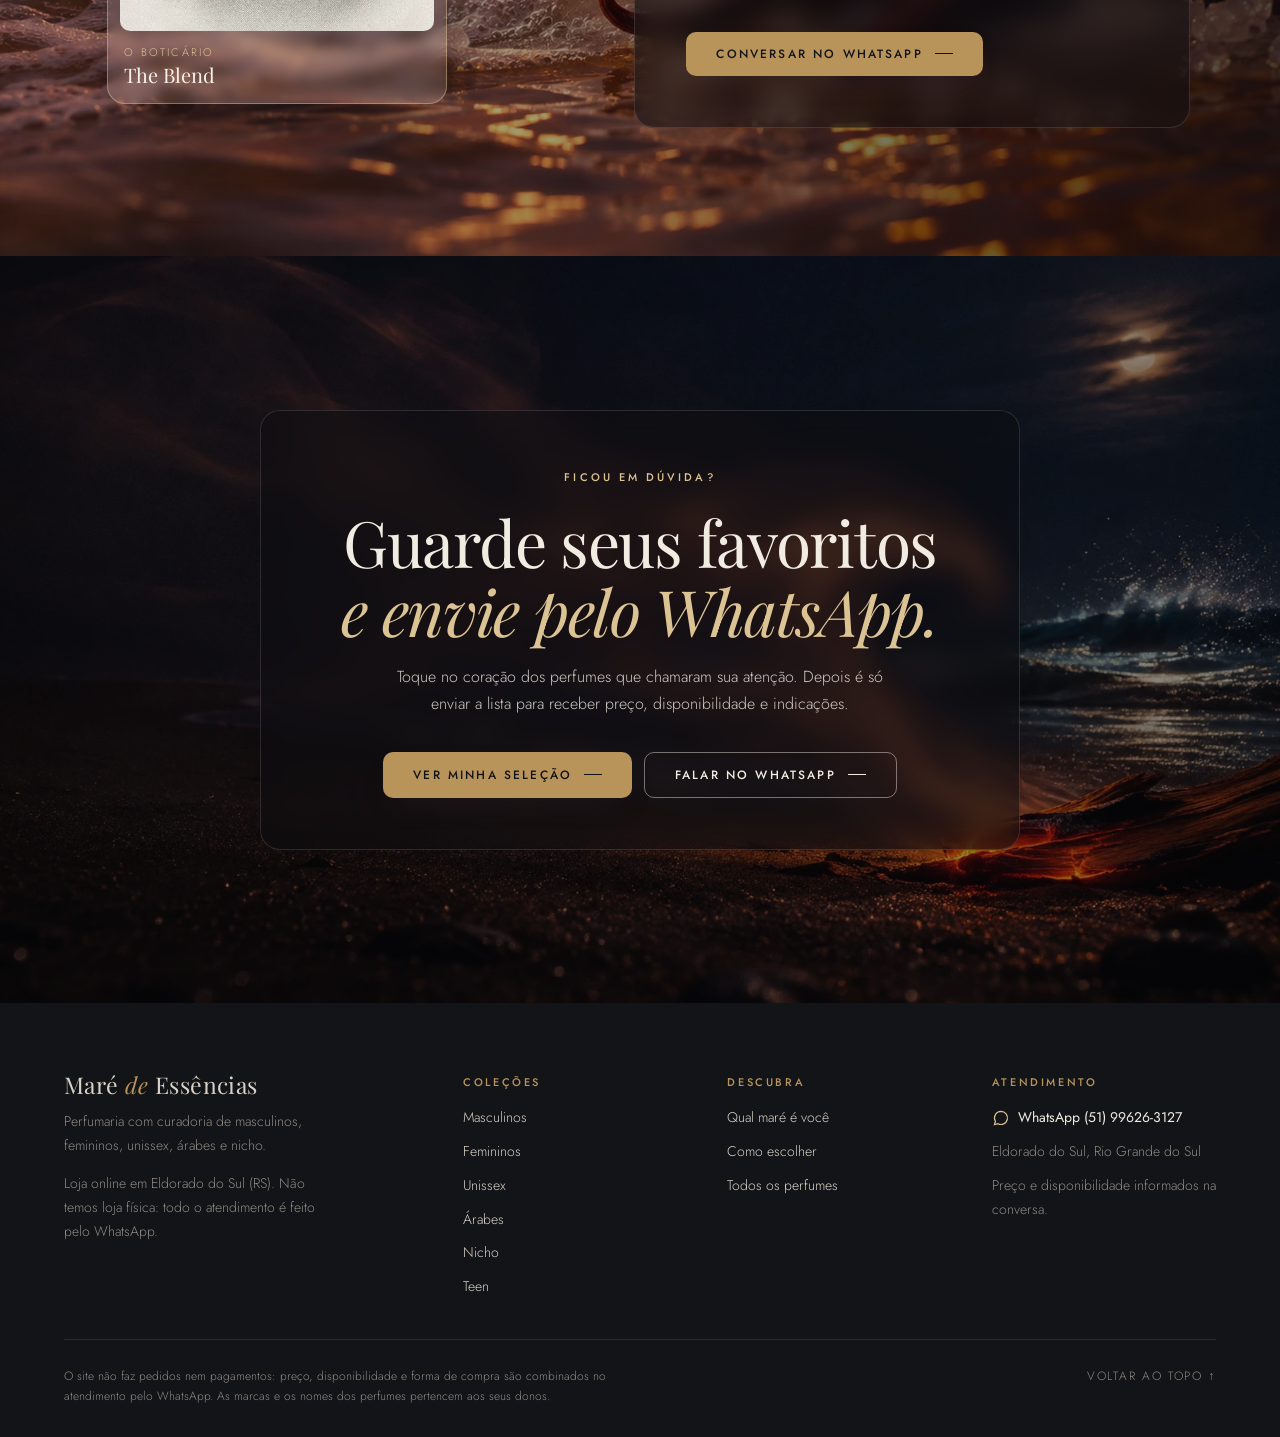
==== commit 72146c91: "Loja com WhatsApp, ficha completa de cada perfume e catálogo com filtros - Contato real: WhatsApp (5" ====
--- a/index.html
+++ b/index.html
@@ -3,47 +3,56 @@
 <head>
 <meta charset="utf-8">
 <meta name="viewport" content="width=device-width,initial-scale=1">
-<meta http-equiv="Content-Security-Policy" content="default-src 'self'; script-src 'self' 'sha256-Du+OJKJSbdUgz5nrHeWWINvez6XKDDU/tyj/5c2uvwo='; style-src 'self' 'unsafe-inline' https://fonts.googleapis.com; font-src https://fonts.gstatic.com; img-src 'self' data:; connect-src 'self'; object-src 'none'; base-uri 'self'; form-action 'self'; upgrade-insecure-requests">
-<meta name="referrer" content="strict-origin-when-cross-origin">
 <meta name="theme-color" content="#121418">
-<meta name="description" content="Maré de Essências: perfumaria com curadoria de masculinos, femininos, unissex, árabes e nicho. Encontre a fragrância que combina com você.">
-<title>Maré de Essências · Perfumaria</title>
+<meta name="description" content="Perfumaria online com curadoria de perfumes masculinos, femininos, unissex, árabes e nicho. Atendimento pelo WhatsApp, de Eldorado do Sul (RS).">
+<meta property="og:type" content="website">
+<meta property="og:site_name" content="Maré de Essências">
+<meta property="og:title" content="Maré de Essências · Perfumaria online em Eldorado do Sul (RS)">
+<meta property="og:description" content="Perfumaria online com curadoria de perfumes masculinos, femininos, unissex, árabes e nicho. Atendimento pelo WhatsApp, de Eldorado do Sul (RS).">
+<meta property="og:locale" content="pt_BR">
+<title>Maré de Essências · Perfumaria online em Eldorado do Sul (RS)</title>
+<link rel="icon" href="assets/icone.svg" type="image/svg+xml">
 <script>document.documentElement.classList.add('js')</script>
 <link rel="preconnect" href="https://fonts.googleapis.com">
 <link rel="preconnect" href="https://fonts.gstatic.com" crossorigin>
 <link rel="stylesheet" href="https://fonts.googleapis.com/css2?family=Playfair+Display:ital,wght@0,400;0,500;0,600;1,400;1,500&family=Jost:wght@300;400;500;600&display=swap">
 <link rel="stylesheet" href="css/loja.css?v=12">
+<script src="js/produtos.js?v=12" defer></script>
+<script src="js/base.js?v=12" defer></script>
 <script src="js/loja.js?v=12" defer></script>
 </head>
 <body>
 <a class="skip" href="#principal">Ir ao conteúdo</a>
 
-<div class="announce"><p>Masculinos, femininos e unissex<span class="announce-extra"> · Importados e nacionais · Atendimento personalizado</span></p></div>
+<div class="announce"><p>Loja online em Eldorado do Sul (RS) <span aria-hidden="true">·</span> Atendimento pelo WhatsApp<span class="ann-extra"> <span aria-hidden="true">·</span> Masculinos, femininos, unissex, árabes e nicho</span></p></div>
 
 <header class="header" id="topo">
   <button class="icon-btn menu-btn" aria-label="Abrir menu" aria-expanded="false" aria-controls="nav">
     <svg viewBox="0 0 24 24" aria-hidden="true"><path d="M4 7h16M4 12h16M4 17h10"/></svg>
   </button>
-  <a href="#topo" class="logo" aria-label="Maré de Essências, início">
+  <a href="index.html" class="logo" aria-label="Maré de Essências, página inicial">
     <svg class="logo-mark" viewBox="0 0 40 40" aria-hidden="true"><path d="M6 25c5-6 9-6 14 0s9 6 14 0"/><path d="M6 31c5-6 9-6 14 0s9 6 14 0" opacity=".5"/><circle cx="20" cy="12" r="4.5"/></svg>
     <span class="logo-text"><span class="logo-name">Maré <i>de</i> Essências</span><span class="logo-sub">PERFUMARIA</span></span>
   </a>
   <nav class="nav" id="nav" aria-label="Principal">
-    <a href="#colecoes" data-tab-link="Masculino">Masculinos</a>
-    <a href="#colecoes" data-tab-link="Feminino">Femininos</a>
-    <a href="#colecoes" data-tab-link="Unissex">Unissex</a>
-    <a href="#colecoes" data-tab-link="Árabe">Árabes</a>
-    <a href="#colecoes" data-tab-link="Nicho">Nicho</a>
-    <a href="#mare">Sua maré</a>
-    <a href="#guia">Como escolher</a>
+    <a href="catalogo.html?cat=Masculino" data-nav="Masculino">Masculinos</a>
+    <a href="catalogo.html?cat=Feminino" data-nav="Feminino">Femininos</a>
+    <a href="catalogo.html?cat=Unissex" data-nav="Unissex">Unissex</a>
+    <a href="catalogo.html?cat=Árabe" data-nav="Árabe">Árabes</a>
+    <a href="catalogo.html?cat=Nicho" data-nav="Nicho">Nicho</a>
+    <a href="catalogo.html?cat=Teen" data-nav="Teen">Teen</a>
+    <a href="catalogo.html" data-nav="todos">Todos</a>
   </nav>
   <div class="header-actions">
     <button class="icon-btn" id="open-search" aria-label="Buscar perfumes">
       <svg viewBox="0 0 24 24" aria-hidden="true"><circle cx="11" cy="11" r="6.5"/><path d="m16 16 4 4"/></svg>
     </button>
-    <button class="icon-btn bag" id="bag" aria-label="Minha seleção, 0 perfumes">
+    <a class="icon-btn head-wa" data-wa href="https://wa.me/5551996263127" aria-label="Falar no WhatsApp">
+      <svg viewBox="0 0 24 24" aria-hidden="true"><path d="M12 3.2a8.7 8.7 0 0 0-7.5 13.1L3.3 20.8l4.6-1.2A8.7 8.7 0 1 0 12 3.2Z"/></svg>
+    </a>
+    <button class="icon-btn bag" id="bag" data-open-selection aria-label="Minha seleção, 0 perfumes">
       <svg viewBox="0 0 24 24" aria-hidden="true"><path d="M12 20s-7-4.4-7-10a4 4 0 0 1 7-2.6A4 4 0 0 1 19 10c0 5.6-7 10-7 10Z"/></svg>
-      <span class="bag-count" id="count">0</span>
+      <span class="bag-count">0</span>
     </button>
   </div>
 </header>
@@ -57,16 +66,16 @@
     <div class="ed-inner">
       <div class="ed-panel">
         <span class="eyebrow">Perfumaria Maré de Essências</span>
-        <h1 id="hero-title">Fragrâncias que <br><em>marcam presença.</em></h1>
+        <h1 id="hero-title">Fragrâncias que<br><em>marcam presença.</em></h1>
         <p class="ed-lead">Os perfumes mais desejados do mundo e grandes criações nacionais, escolhidos um a um para você encontrar a sua assinatura.</p>
         <div class="ed-actions">
-          <a class="btn btn-gold" href="#colecoes" data-tab-link="Masculino">Ver perfumes</a>
-          <a class="btn btn-ghost" href="#mare">Descobrir minha maré</a>
+          <a class="btn btn-gold" href="catalogo.html">Ver perfumes</a>
+          <a class="btn btn-ghost" data-wa href="https://wa.me/5551996263127">Pedir uma indicação</a>
         </div>
         <ul class="ed-facts">
-          <li><b>Para todos</b><span>Masculinos, femininos e unissex</span></li>
+          <li><b>Para todos</b><span>Masculinos, femininos, unissex e teen</span></li>
           <li><b>Curadoria</b><span>Importados, árabes e nacionais</span></li>
-          <li><b>Atendimento</b><span>Ajuda para escolher sem pressa</span></li>
+          <li><b>WhatsApp</b><span>Atendimento direto, de Eldorado do Sul (RS)</span></li>
         </ul>
       </div>
       <figure class="ed-frame" data-frame="13" data-eager="1"></figure>
@@ -79,6 +88,16 @@
     <ul class="brands-list"><li>Dior</li><li>Chanel</li><li>Lancôme</li><li>Paco Rabanne</li><li>Carolina Herrera</li><li>Givenchy</li><li>Lattafa</li><li>Natura</li><li>O Boticário</li><li>Eudora</li></ul>
   </div>
 
+  <!-- Compre por coleção -->
+  <section class="section shop-cols" aria-labelledby="cols-title">
+    <header class="section-head reveal">
+      <span class="eyebrow">Compre por coleção</span>
+      <h2 id="cols-title">Um estilo <em>para cada pessoa</em></h2>
+      <p>Masculinos quentes e marcantes, femininos delicados, árabes intensos e uma seleção teen.</p>
+    </header>
+    <div class="col-tiles" id="col-tiles"></div>
+  </section>
+
   <!-- Famílias olfativas -->
   <section class="section families" aria-labelledby="fam-title">
     <header class="section-head reveal">
@@ -87,7 +106,7 @@
       <p>Todo perfume pertence a uma família. Escolha a sua e veja as fragrâncias que combinam com ela.</p>
     </header>
     <div class="fam-cards">
-      <a class="fam-card reveal" href="#catalogo" data-family-link="Fresco" style="--d:0.0s">
+      <a class="fam-card reveal" href="catalogo.html?familia=Fresco" style="--d:0.0s">
         <img src="assets/fundos/limao-descascado.webp" alt="" loading="lazy" decoding="async" style="object-position:60% 50%">
         <span class="fam-card-body">
           <span class="family-name">Frescos</span>
@@ -95,7 +114,7 @@
           <span class="fam-go">Ver frescos →</span>
         </span>
       </a>
-      <a class="fam-card reveal" href="#catalogo" data-family-link="Floral" style="--d:0.06s">
+      <a class="fam-card reveal" href="catalogo.html?familia=Floral" style="--d:0.06s">
         <img src="assets/fundos/flor-copo-de-leite.webp" alt="" loading="lazy" decoding="async" style="object-position:68% 40%">
         <span class="fam-card-body">
           <span class="family-name">Florais</span>
@@ -103,7 +122,7 @@
           <span class="fam-go">Ver florais →</span>
         </span>
       </a>
-      <a class="fam-card reveal" href="#catalogo" data-family-link="Amadeirado" style="--d:0.12s">
+      <a class="fam-card reveal" href="catalogo.html?familia=Amadeirado" style="--d:0.12s">
         <img src="assets/fundos/marmore-arco.webp" alt="" loading="lazy" decoding="async" style="object-position:85% 60%">
         <span class="fam-card-body">
           <span class="family-name">Amadeirados</span>
@@ -111,7 +130,7 @@
           <span class="fam-go">Ver amadeirados →</span>
         </span>
       </a>
-      <a class="fam-card reveal" href="#catalogo" data-family-link="Oriental" style="--d:0.18s">
+      <a class="fam-card reveal" href="catalogo.html?familia=Oriental" style="--d:0.18s">
         <img src="assets/fundos/ambar.webp" alt="" loading="lazy" decoding="async" style="object-position:78% 50%">
         <span class="fam-card-body">
           <span class="family-name">Orientais</span>
@@ -152,7 +171,7 @@
     <div class="tide-bg" aria-hidden="true"><span></span><span></span><span></span></div>
     <div class="tide-copy reveal">
       <span class="eyebrow">Um gesto, uma maré</span>
-      <h2 id="tide-title">Qual maré <br><em>combina com você?</em></h2>
+      <h2 id="tide-title">Qual maré<br><em>combina com você?</em></h2>
       <p class="tide-intro">Arraste a maré e veja o frasco mudar de cor. Cada nível é uma família de perfumes.</p>
       <div class="tide-control">
         <label for="tide-range">Do mais leve ao mais intenso</label>
@@ -163,7 +182,7 @@
         <div class="tide-name">Jardim</div>
         <p class="tide-text">Jasmim, flor de laranjeira e rosa. Delicadeza que fica por perto.</p>
         <div class="tide-picks" id="tide-picks"></div>
-        <a class="btn" href="#catalogo" id="tide-go" data-family-link="Floral">Ver todos os florais</a>
+        <a class="btn" href="catalogo.html?familia=Floral" id="tide-go">Ver todos os florais</a>
       </div>
     </div>
     <div class="tide-glass" aria-hidden="true">
@@ -189,30 +208,11 @@
       <button role="tab" id="tab-Unissex" aria-selected="false" aria-controls="tab-panel" data-tab="Unissex" tabindex="-1">Unissex</button>
       <button role="tab" id="tab-Árabe" aria-selected="false" aria-controls="tab-panel" data-tab="Árabe" tabindex="-1">Árabes</button>
       <button role="tab" id="tab-Nicho" aria-selected="false" aria-controls="tab-panel" data-tab="Nicho" tabindex="-1">Nicho</button>
+      <button role="tab" id="tab-Teen" aria-selected="false" aria-controls="tab-panel" data-tab="Teen" tabindex="-1">Teen</button>
     </div>
     <div class="product-grid" id="tab-panel" role="tabpanel" aria-labelledby="tab-Masculino"></div>
     <div class="center">
-      <button class="btn btn-outline" id="open-catalog" aria-expanded="false" aria-controls="catalogo">Ver catálogo completo</button>
-    </div>
-  </section>
-
-  <!-- Catálogo completo, escondido até ser pedido -->
-  <section class="catalog" id="catalogo" aria-labelledby="cat-title" hidden>
-    <div class="catalog-inner">
-      <header class="catalog-head">
-        <div>
-          <span class="eyebrow">Catálogo completo</span>
-          <h2 id="cat-title">Todos os <em>perfumes</em></h2>
-        </div>
-        <button class="link-btn" id="close-catalog">Fechar catálogo</button>
-      </header>
-      <div class="toolbar">
-        <label class="field field-search"><span>Buscar</span><input id="search" type="search" placeholder="Nome, marca ou nota..." autocomplete="off"></label>
-        <label class="field"><span>Coleção</span><select id="cat-filter"><option value="">Todas</option><option>Masculino</option><option>Feminino</option><option>Unissex</option><option>Árabe</option><option>Nicho</option></select></label>
-        <label class="field"><span>Família</span><select id="family"><option value="">Todas</option><option>Fresco</option><option>Floral</option><option>Amadeirado</option><option>Oriental</option></select></label>
-      </div>
-      <p class="result-count" id="result-count" role="status" aria-live="polite"></p>
-      <div class="product-grid" id="products"></div>
+      <a class="btn btn-outline" id="open-catalog" href="catalogo.html?cat=Masculino">Ver todos os masculinos</a>
     </div>
   </section>
 
@@ -224,7 +224,7 @@
     </div>
     <div class="care-item reveal" style="--d:.08s">
       <svg viewBox="0 0 48 48" aria-hidden="true"><path d="M10 12h28a4 4 0 0 1 4 4v14a4 4 0 0 1-4 4H22l-8 7v-7h-4a4 4 0 0 1-4-4V16a4 4 0 0 1 4-4Z"/><path d="M16 22h16M16 27h10"/></svg>
-      <b>Atendimento humano</b><span>Ajuda real para escolher sem pressa</span>
+      <b>Atendimento pelo WhatsApp</b><span>Ajuda real para escolher sem pressa</span>
     </div>
     <div class="care-item reveal" style="--d:.16s">
       <svg viewBox="0 0 48 48" aria-hidden="true"><rect x="8" y="18" width="32" height="22" rx="3"/><path d="M6 12h36v6H6zM24 12v28"/><path d="M24 12c-3-6-10-6-10-2s6 2 10 2c4 0 10 2 10-2s-7-4-10 2Z"/></svg>
@@ -278,15 +278,14 @@
   <section class="story editorial" aria-labelledby="story-title">
     <div class="ed-bg" aria-hidden="true" style="--bg:url(../assets/fundos/banho-ambar.webp)"></div><div class="ed-shade shade-story" aria-hidden="true"></div>
     <div class="story-art reveal" aria-hidden="true">
-      <figure class="ed-frame" data-frame="45"></figure>
-      <svg class="story-ring" viewBox="0 0 200 200"><defs><path id="ring" d="M100 100m-80 0a80 80 0 1 1 160 0a80 80 0 1 1-160 0"/></defs><text><textPath href="#ring">PERFUME É MEMÓRIA QUE A GENTE VESTE ✦ PERFUME É MEMÓRIA QUE A GENTE VESTE ✦</textPath></text></svg>
+      <figure class="ed-frame" data-frame="51"></figure>
     </div>
     <div class="story-copy reveal">
       <span class="eyebrow">Nossa história</span>
       <h2 id="story-title">Mais que perfume, <em>um jeito de se sentir.</em></h2>
       <p>A Maré de Essências nasce da paixão por fragrâncias e pela sensação de encontrar aquela que parece feita para você. Como a maré, cada pessoa muda ao longo do dia, e o perfume acompanha.</p>
-      <p>Aqui você encontra clássicos que todo mundo ama, achados árabes e criações de nicho, sempre com atendimento próximo e sem pressa.</p>
-      <a class="btn" href="#mare">Encontrar o meu perfume</a>
+      <p>Somos uma loja online de Eldorado do Sul (RS). Não temos loja física: o atendimento acontece pelo WhatsApp, com calma, para indicar clássicos, achados árabes e criações de nicho.</p>
+      <a class="btn btn-gold" data-wa href="https://wa.me/5551996263127">Conversar no WhatsApp</a>
     </div>
   </section>
 
@@ -295,9 +294,12 @@
     <div class="ed-bg" aria-hidden="true" style="--bg:url(../assets/fundos/praia-quente.webp)"></div><div class="ed-shade shade-final" aria-hidden="true"></div>
     <div class="final-inner ed-panel reveal">
       <span class="eyebrow">Ficou em dúvida?</span>
-      <h2 id="final-title">Guarde seus favoritos <br><em>e escolha com calma.</em></h2>
-      <p>Toque no coração dos perfumes que chamaram sua atenção. Eles ficam reunidos na sua seleção enquanto você navega.</p>
-      <button class="btn btn-light" id="final-bag">Ver minha seleção</button>
+      <h2 id="final-title">Guarde seus favoritos<br><em>e envie pelo WhatsApp.</em></h2>
+      <p>Toque no coração dos perfumes que chamaram sua atenção. Depois é só enviar a lista para receber preço, disponibilidade e indicações.</p>
+      <div class="final-actions">
+        <button class="btn btn-gold" data-open-selection>Ver minha seleção</button>
+        <a class="btn btn-ghost" data-wa href="https://wa.me/5551996263127">Falar no WhatsApp</a>
+      </div>
     </div>
   </section>
 </main>
@@ -307,45 +309,55 @@
     <div class="footer-brand">
       <span class="logo-name">Maré <i>de</i> Essências</span>
       <p>Perfumaria com curadoria de masculinos, femininos, unissex, árabes e nicho.</p>
+      <p class="footer-place">Loja online em Eldorado do Sul (RS). Não temos loja física: todo o atendimento é feito pelo WhatsApp.</p>
     </div>
     <div class="footer-col">
       <h3>Coleções</h3>
-      <a href="#colecoes" data-tab-link="Masculino">Masculinos</a>
-      <a href="#colecoes" data-tab-link="Feminino">Femininos</a>
-      <a href="#colecoes" data-tab-link="Unissex">Unissex</a>
-      <a href="#colecoes" data-tab-link="Árabe">Árabes</a>
-      <a href="#colecoes" data-tab-link="Nicho">Nicho</a>
+      <a href="catalogo.html?cat=Masculino">Masculinos</a>
+      <a href="catalogo.html?cat=Feminino">Femininos</a>
+      <a href="catalogo.html?cat=Unissex">Unissex</a>
+      <a href="catalogo.html?cat=%C3%81rabe">Árabes</a>
+      <a href="catalogo.html?cat=Nicho">Nicho</a>
+      <a href="catalogo.html?cat=Teen">Teen</a>
     </div>
     <div class="footer-col">
       <h3>Descubra</h3>
-      <a href="#mare">Qual maré é você</a>
-      <a href="#guia">Como escolher</a>
-      <a href="#catalogo" id="footer-catalog">Catálogo completo</a>
+      <a href="index.html#mare">Qual maré é você</a>
+      <a href="index.html#guia">Como escolher</a>
+      <a href="catalogo.html">Todos os perfumes</a>
     </div>
     <div class="footer-col">
       <h3>Atendimento</h3>
-      <p>Canais de atendimento e compra em breve.</p>
+      <a class="footer-wa" data-wa href="https://wa.me/5551996263127"><svg viewBox="0 0 24 24" aria-hidden="true"><path d="M12 3.2a8.7 8.7 0 0 0-7.5 13.1L3.3 20.8l4.6-1.2A8.7 8.7 0 1 0 12 3.2Z"/></svg>WhatsApp (51) 99626-3127</a>
+      <p>Eldorado do Sul, Rio Grande do Sul</p>
+      <p>Preço e disponibilidade informados na conversa.</p>
     </div>
   </div>
   <div class="footer-bottom">
-    <p>Site em fase de apresentação: ainda não realizamos vendas, pedidos ou pagamentos. Preços e disponibilidade serão informados no lançamento. As imagens dos frascos são ilustrações. As marcas citadas pertencem aos seus donos.</p>
+    <p>O site não faz pedidos nem pagamentos: preço, disponibilidade e forma de compra são combinados no atendimento pelo WhatsApp. As marcas e os nomes dos perfumes pertencem aos seus donos.</p>
     <a href="#topo">Voltar ao topo ↑</a>
   </div>
 </footer>
 
+<a class="wa-float" data-wa href="https://wa.me/5551996263127" aria-label="Falar com a Maré de Essências no WhatsApp">
+  <svg viewBox="0 0 24 24" aria-hidden="true"><path d="M12 3.2a8.7 8.7 0 0 0-7.5 13.1L3.3 20.8l4.6-1.2A8.7 8.7 0 1 0 12 3.2Z"/><path class="wa-phone" d="M9.1 7.9c.2-.4.4-.4.7-.4h.5c.2 0 .4 0 .5.4l.7 1.7c.1.2 0 .4-.1.6l-.5.6c-.1.1-.2.3 0 .5.4.8 1.3 1.8 2.5 2.4.2.1.4.1.5-.1l.7-.8c.2-.2.3-.2.6-.1l1.6.8c.2.1.4.2.4.4 0 .4-.1 1.1-.6 1.5-.5.5-1.4.8-2.3.6-1.1-.3-2.6-.9-4-2.4-1.3-1.3-2-2.7-2.2-3.6-.2-1 .2-1.8.4-2.1Z"/></svg>
+  <span>Fale com a gente</span>
+</a>
+
 <dialog id="selection" aria-labelledby="sel-title">
   <button class="icon-btn close" id="close" aria-label="Fechar"><svg viewBox="0 0 24 24" aria-hidden="true"><path d="M6 6l12 12M18 6 6 18"/></svg></button>
   <h2 id="sel-title">Minha seleção</h2>
-  <p class="muted">Os perfumes que chamaram sua atenção.</p>
+  <p class="muted">Os perfumes que chamaram sua atenção. Envie a lista para saber preço e disponibilidade.</p>
   <div id="selected"></div>
-  <p class="note">Ainda não fazemos pedidos pelo site. Em breve você poderá enviar esta lista para o nosso atendimento.</p>
+  <a class="btn btn-wa btn-block" id="send-selection" href="https://wa.me/5551996263127" target="_blank" rel="noopener" hidden>Enviar minha seleção pelo WhatsApp</a>
+  <p class="note">A seleção fica guardada só neste navegador.</p>
 </dialog>
 
 <dialog id="search-dialog" class="search-dialog" aria-label="Buscar perfumes">
   <form method="dialog" class="search-form">
     <label class="sr-only" for="quick-search">Buscar perfumes</label>
-    <input id="quick-search" type="search" placeholder="Busque por nome, marca ou nota" autocomplete="off">
-    <button class="icon-btn" aria-label="Fechar busca"><svg viewBox="0 0 24 24" aria-hidden="true"><path d="M6 6l12 12M18 6 6 18"/></svg></button>
+    <input id="quick-search" type="search" placeholder="Busque por nome, marca ou nota" autocomplete="off" enterkeyhint="search">
+    <button class="icon-btn" type="button" onclick="this.closest('dialog').close()" aria-label="Fechar busca"><svg viewBox="0 0 24 24" aria-hidden="true"><path d="M6 6l12 12M18 6 6 18"/></svg></button>
   </form>
   <div id="quick-results" class="quick-results"></div>
 </dialog>
--- a/css/loja.css
+++ b/css/loja.css
@@ -883,109 +883,159 @@
 .product:hover .product-media .photo.zoom { transform: scale(1.45); }
 .chip, .fav { z-index: 2; }
 
-/* ==========================================================================
-   Edição 8: leitura confortável no celular
-   - Títulos e textos sem quebras forçadas (o <br> some em telas pequenas).
-   - Cards de produto na horizontal no celular: foto maior e todos os detalhes.
-   - Seções em painéis arredondados, com mais respiro.
-   ========================================================================== */
-h1, h2, h3 { text-wrap: balance; }
-p { text-wrap: pretty; }
-.btn { white-space: nowrap; }
-.meta { font-size: 12px; color: var(--muted); letter-spacing: .04em; margin-top: 6px; }
-.top-notes { font-size: 13px; color: #a39e95; margin: -4px 0 12px; line-height: 1.5; }
-
-@media (max-width: 1000px) {
-  .product-grid { grid-template-columns: repeat(3, 1fr); }
-}
-@media (max-width: 760px) {
-  .product-grid { grid-template-columns: repeat(2, 1fr); }
-}
-
+/* ================================================================
+   Edição 11: loja com WhatsApp, página do perfume, catálogo com filtros
+   e temas por coleção (masculino quente, feminino rosé, teen vibrante).
+   ================================================================ */
+:root {
+  --acc: var(--gold); --acc-soft: var(--gold-soft); --acc-deep: #8a6a34;
+  --surface: var(--cream); --surface-2: var(--pearl);
+  --band: radial-gradient(110% 140% at 88% 10%, rgba(201, 162, 107, .32), transparent 55%), linear-gradient(135deg, #0f1013 0%, #1c1f24 60%, #2a2722 100%);
+  --wa: #1e7c4f; --wa-hover: #16653f;
+}
+.tema-masculino {
+  --acc: #b8733a; --acc-soft: #e6b98a; --acc-deep: #8a4f22;
+  --surface: #f4ede3; --surface-2: #ebdfcf;
+  --band: radial-gradient(110% 150% at 85% 15%, rgba(214, 128, 52, .5), transparent 55%), linear-gradient(135deg, #120d0a 0%, #2a1a10 55%, #4d2c15 100%);
+}
+.tema-feminino {
+  --acc: #c07a85; --acc-soft: #f0c9cc; --acc-deep: #9b4f5c;
+  --surface: #faf2f0; --surface-2: #f3e3e0;
+  --band: radial-gradient(110% 150% at 85% 15%, rgba(240, 175, 182, .55), transparent 55%), linear-gradient(135deg, #2a191e 0%, #5b3441 55%, #95606b 100%);
+}
+.tema-teen {
+  --acc: #7b5cff; --acc-soft: #c4b6ff; --acc-deep: #5a3fd6;
+  --surface: #f6f4ff; --surface-2: #ebe7ff;
+  --band: radial-gradient(80% 120% at 92% 8%, rgba(56, 198, 180, .6), transparent 55%), radial-gradient(70% 110% at 5% 100%, rgba(255, 128, 168, .45), transparent 55%), linear-gradient(135deg, #1d1546 0%, #4730c4 100%);
+}
+.tema-arabe {
+  --acc: #c48a2c; --acc-soft: #ecc983; --acc-deep: #8a5f18;
+  --surface: #f6efe3; --surface-2: #ede1cb;
+  --band: radial-gradient(110% 150% at 85% 15%, rgba(214, 160, 60, .45), transparent 55%), linear-gradient(135deg, #100c08 0%, #2b1d0f 55%, #4a3214 100%);
+}
+
+/* Elementos que seguem o tema */
+[class*="tema-"] .eyebrow { color: var(--acc-deep); }
+[class*="tema-"] h1 em, [class*="tema-"] h2 em { color: var(--acc); }
+[class*="tema-"] .product .brand { color: var(--acc-deep); }
+.product .fav[aria-pressed="true"] svg { fill: var(--acc); stroke: var(--acc); }
+.tema-feminino .product { border-radius: 22px; }
+.tema-feminino .product-media { border-radius: 16px; }
+.tema-feminino h1 em, .tema-feminino h2 em { font-weight: 400; }
+.tema-teen .product { border-radius: 22px; box-shadow: 0 10px 30px -20px rgba(91, 63, 214, .5); }
+.tema-teen .chip { background: var(--acc); color: #fff; }
+.tema-teen h1 em, .tema-teen h2 em { font-family: var(--body); font-style: normal; font-weight: 500; letter-spacing: -.01em; background: linear-gradient(90deg, #8f73ff, #38c6b4); -webkit-background-clip: text; background-clip: text; color: transparent; }
+.tema-masculino .product { box-shadow: 0 10px 30px -22px rgba(77, 44, 21, .55); }
+
+/* Coleções da home mudam de clima com a aba */
+.collections { background: var(--surface-2); transition: background .5s var(--ease); }
+.collections .tabs button[aria-selected="true"] { background: var(--ink); color: #fff; }
+.collections.tema-masculino .tabs button[aria-selected="true"], .collections.tema-feminino .tabs button[aria-selected="true"],
+.collections.tema-teen .tabs button[aria-selected="true"], .collections.tema-arabe .tabs button[aria-selected="true"] { background: var(--acc-deep); }
+
+/* Cartão de produto: foto e nome levam à ficha; botão consulta no WhatsApp */
+.media-link { position: absolute; inset: 0; display: grid; place-items: center; }
+.product h3 a { color: inherit; }
+.product h3 a:hover { text-decoration: underline; text-decoration-color: var(--acc); text-underline-offset: 4px; }
+.product h3 a:focus-visible { outline-offset: 2px; }
+.wa-ico { width: 16px; height: 16px; flex: none; fill: none; stroke: currentColor; stroke-width: 1.6; stroke-linejoin: round; }
+.wa-ico .wa-phone { fill: currentColor; stroke: none; }
+.mini-btn.wa-btn { display: inline-flex; align-items: center; gap: 7px; text-decoration: none; }
+.product .mini-btn.wa-btn:hover { background: var(--wa); border-color: var(--wa); color: #fff; }
+
+/* Botões de WhatsApp */
+.btn-wa { background: var(--wa); color: #fff; }
+.btn-wa:hover { background: var(--wa-hover); color: #fff; }
+.btn-wa::after { display: none; }
+.btn-wa .wa-ico { width: 20px; height: 20px; }
+.btn-block { width: 100%; justify-content: center; }
+
+/* Cabeçalho: link ativo e WhatsApp */
+.nav a[aria-current] { color: var(--gold-soft); }
+.nav a[aria-current]::after { left: 0; right: 0; }
+.head-wa svg { stroke-width: 1.5; }
+
+/* Botão flutuante do WhatsApp */
+.wa-float {
+  position: fixed; right: 18px; bottom: 18px; z-index: 40; display: inline-flex; align-items: center; gap: 10px;
+  padding: 8px 18px 8px 8px; border-radius: 99px; background: var(--night); color: #f1ece2; font-size: 13px; letter-spacing: .04em;
+  box-shadow: 0 16px 34px -14px rgba(0, 0, 0, .55); border: 1px solid rgba(220, 195, 148, .3); transition: transform .3s var(--ease);
+}
+.wa-float:hover { transform: translateY(-3px); }
+.wa-float svg { width: 40px; height: 40px; padding: 8px; border-radius: 50%; background: var(--wa); fill: none; stroke: #fff; stroke-width: 1.6; }
+.wa-float .wa-phone { fill: #fff; stroke: none; }
+
+/* Rodapé */
+.footer-place { font-size: 13px; }
+.footer-wa { display: inline-flex; align-items: center; gap: 8px; color: #f1ece2; font-weight: 400; }
+.footer-wa svg { width: 18px; height: 18px; fill: none; stroke: var(--gold-soft); stroke-width: 1.6; }
+
+/* Miniaturas (seleção, busca, sugestões da maré) */
+.sel-thumb { position: relative; flex: none; width: 46px; height: 58px; border-radius: 8px; overflow: hidden; display: grid; place-items: center; background: radial-gradient(circle at 50% 40%, #fff, var(--tint, #eee) 75%); }
+.sel-thumb.has-photo { background: var(--photo-bg); }
+.sel-thumb img { position: absolute; inset: 0; width: 100%; height: 100%; object-fit: cover; }
+.sel-thumb img.fit { object-fit: contain; }
+.sel-thumb .bottle-svg { width: 70%; }
+.selected-item { display: grid; grid-template-columns: 46px 1fr auto; gap: 14px; padding: 8px 14px 8px 8px; }
+.selected-item a:hover b { text-decoration: underline; }
+#send-selection { margin-bottom: 12px; }
+#send-selection[hidden] { display: none; }
+.quick-item { color: inherit; }
+.quick-all { display: block; padding: 12px 14px; font-size: 13px; letter-spacing: .04em; color: var(--acc-deep); }
+.quick-all:hover { text-decoration: underline; }
+.pick { padding: 6px 16px 6px 6px; }
+.pick .sel-thumb { width: 34px; height: 42px; border-radius: 8px; }
+
+/* Molduras clicáveis */
+.frame-link { display: block; color: inherit; }
+.final-actions { display: flex; flex-wrap: wrap; justify-content: center; gap: 12px; margin-top: 30px; }
+
+/* Compre por coleção */
+.shop-cols { background: var(--cream); padding-bottom: clamp(40px, 5vw, 70px); }
+.col-tiles { display: grid; grid-template-columns: repeat(6, 1fr); gap: 14px; max-width: 1320px; margin: 0 auto; }
+.col-tile {
+  position: relative; display: flex; flex-direction: column; justify-content: space-between; gap: 16px; min-height: 340px;
+  padding: 20px 18px 18px; border-radius: 18px; overflow: hidden; background: var(--band); color: #f6f1e8;
+  box-shadow: 0 18px 40px -26px rgba(18, 20, 24, .7); transition: transform .4s var(--ease), box-shadow .4s;
+}
+.col-tile:hover { transform: translateY(-4px); box-shadow: 0 26px 50px -26px rgba(18, 20, 24, .8); }
+.col-copy { display: grid; gap: 6px; }
+.col-kicker { font-size: 10px; letter-spacing: .22em; text-transform: uppercase; color: var(--acc-soft); }
+.col-name { font: 400 26px/1.05 var(--display); }
+.tema-feminino .col-name { font-style: italic; }
+.tema-teen .col-name { font: 500 26px/1.05 var(--body); letter-spacing: -.01em; }
+.col-desc { font-size: 13px; line-height: 1.45; color: rgba(246, 241, 232, .78); }
+.col-art { position: relative; align-self: center; width: 78%; aspect-ratio: 4 / 5; border-radius: 12px; overflow: hidden; display: grid; place-items: center; background: radial-gradient(circle at 50% 40%, #fff, var(--tint, #eee) 75%); box-shadow: 0 16px 30px -16px rgba(0, 0, 0, .6); }
+.col-art.has-photo { background: var(--photo-bg); }
+.col-art img { position: absolute; inset: 0; width: 100%; height: 100%; object-fit: cover; }
+.col-art img.fit { object-fit: contain; }
+.col-art .bottle-svg { width: 62%; }
+.col-art-teen { background: rgba(255, 255, 255, .12); border: 1px solid rgba(255, 255, 255, .25); box-shadow: none; }
+.col-art-teen i { position: absolute; border-radius: 50%; }
+.col-art-teen i:nth-child(1) { width: 46%; aspect-ratio: 1; left: 12%; top: 16%; background: #ff8fb1; }
+.col-art-teen i:nth-child(2) { width: 38%; aspect-ratio: 1; right: 10%; top: 38%; background: #38c6b4; }
+.col-art-teen i:nth-child(3) { width: 28%; aspect-ratio: 1; left: 28%; bottom: 10%; background: #ffd166; }
+
+/* Coleção vazia (ex.: Teen) */
+.empty-col { grid-column: 1 / -1; max-width: 640px; margin: 0 auto; text-align: center; padding: 50px 30px; border-radius: 22px; background: #fff; box-shadow: 0 18px 40px -30px rgba(18, 20, 24, .5); }
+.empty-col h3 { font: 400 30px/1.15 var(--display); margin: 12px 0 10px; }
+.tema-teen .empty-col h3 { font-family: var(--body); font-weight: 500; }
+.empty-col p { color: var(--muted); margin-bottom: 24px; }
+
+@media (max-width: 1100px) {
+  .col-tiles { grid-template-columns: repeat(3, 1fr); }
+}
 @media (max-width: 640px) {
-  body { font-size: 16px; }
-  h1 br, h2 br { display: none; }
-  .announce-extra { display: none; }
-  .announce p { letter-spacing: .12em; }
-
-  /* Seções com mais respiro e títulos que cabem em menos linhas */
-  .section { padding: 76px 20px; }
-  .section-head { margin-bottom: 38px; }
-  .section-head h2 { font-size: clamp(32px, 9vw, 40px); }
-  .section-head p { font-size: 16px; line-height: 1.65; }
-  .eyebrow { letter-spacing: .2em; }
-  .hero-ed { padding: 28px 16px 56px; }
-  .hero-ed h1 { font-size: clamp(38px, 11vw, 48px); }
-  .ed-lead { font-size: 16px; }
-  .ed-panel { padding: 30px 24px; border-radius: 22px; }
-  .ed-frame { width: min(300px, 78vw); }
-
-  /* Painéis arredondados para as seções escuras e com foto */
-  .top5, .story.editorial, .final.editorial { margin: 14px 10px; border-radius: 22px; overflow: hidden; isolation: isolate; }
-  .story.editorial, .final.editorial { padding: 56px 14px; }
-  .tide { margin: 14px 10px; border-radius: 22px; }
-  .tide.editorial-light { padding: 40px 14px; }
-  .tide.editorial-light .tide-copy, .story-copy { padding: 30px 22px; }
-  .final .final-inner { padding: 40px 22px; }
-  .collections { background: var(--pearl); margin: 14px 10px; border-radius: 22px; padding: 64px 12px 56px; }
-  .collections .tabs { background: var(--cream); }
-
-  /* Card de produto na horizontal: foto à esquerda, detalhes à direita */
-  .product-grid { grid-template-columns: 1fr; gap: 14px; }
-  .product-grid .product { display: grid; grid-template-columns: 42% 1fr; align-items: stretch; }
-  .product-grid .product-media { margin: 10px 0 10px 10px; width: calc(100% - 10px); min-width: 0; aspect-ratio: 3 / 4; height: auto; align-self: start; }
-  .product-grid .product > * { min-width: 0; }
-  .product-grid .product-info { padding: 16px 16px 16px 16px; }
-  .product-grid .chip { display: none; }
-  .product-grid .product-foot { text-align: left; }
-  .product-grid .fav { right: 8px; top: 8px; width: 36px; height: 36px; }
-  .product h3 { font-size: 20px; line-height: 1.2; }
-  .notes { font-size: 14px; line-height: 1.55; font-weight: 400; flex: 0 0 auto; }
-  .product-grid .product-foot { margin-top: auto; padding-top: 12px; gap: 10px; }
-  .product-grid .product-info .meta { margin-bottom: 12px; }
-  .price { font-size: 13px; }
-  .mini-btn { padding: 11px 14px; font-size: 11px; }
-
-  /* Trilho "mais amados": cards maiores, um por vez com a ponta do próximo */
-  .rail { grid-auto-columns: 82%; gap: 14px; padding-inline: 2px; }
-  .rail .product-info { padding: 18px 18px 20px; }
-  .rail .product-foot { flex-direction: row; justify-content: space-between; text-align: left; }
-
-  /* Top 5 em lista: número, foto e detalhes lado a lado */
-  .top5 { padding: 64px 12px; }
-  .top-grid { grid-template-columns: 1fr; gap: 12px; }
-  .top-card, .top-card:last-child { width: auto; grid-column: auto; display: grid; grid-template-columns: 34px 96px 1fr; grid-template-rows: auto auto auto 1fr; column-gap: 14px; align-items: start; text-align: left; padding: 16px; }
-  .top-num { position: static; grid-row: 1 / -1; font-size: 28px; line-height: 1; padding-top: 4px; }
-  .top-media, .top-media.has-photo { grid-row: 1 / -1; grid-column: 2; width: 96px; margin: 0; border-radius: 12px; overflow: hidden; }
-  .top-card .brand, .top-card h3, .top-card .top-notes, .top-card .link-btn { grid-column: 3; justify-self: start; }
-  .top-card h3 { font-size: 20px; margin: 4px 0 6px; }
-  .top-notes { margin: 0 0 12px; font-size: 14px; }
-
-  /* Faixa de cuidado em quadros 2 x 2 */
-  .care { grid-template-columns: 1fr 1fr; gap: 10px; margin: 40px 10px 0; padding: 0; border: 0; }
-  .care-item, .care-item:last-child { border: 0; padding: 22px 12px; border-radius: 18px; background: var(--pearl); align-content: start; }
-  .care-item b { font-size: 11px; letter-spacing: .12em; }
-  .care-item span { font-size: 13px; line-height: 1.5; }
-
-  /* Guia */
-  .py-buttons { display: grid; grid-template-columns: 1fr; gap: 8px; }
-  .py-buttons button { width: 100%; }
-  .py-text { text-align: left; }
-  .concentrations { border-radius: 18px; }
-
-  /* Botões que não quebram em duas linhas */
-  .story-copy .btn, .final .btn, .tide-result .btn, .center .btn { width: 100%; justify-content: center; padding-inline: 20px; letter-spacing: .14em; }
-
-  .footer { margin-top: 14px; border-radius: 22px 22px 0 0; padding: 56px 24px 30px; }
-}
-@media (max-width: 360px) {
-  .product-grid .product { grid-template-columns: 38% 1fr; }
-  .top-card, .top-card:last-child { grid-template-columns: 26px 78px 1fr; }
-  .top-media, .top-media.has-photo { width: 78px; }
-}
-@media (max-width: 400px) {
-  .header { padding-inline: 10px; gap: 6px; }
-  .header-actions { gap: 0; }
-  .logo-mark { display: none; }
-  .logo-name { font-size: 18px; }
-}
+  .col-tiles { grid-template-columns: repeat(2, 1fr); gap: 10px; }
+  .col-tile { min-height: 290px; padding: 16px 14px 14px; }
+  .col-name { font-size: 22px; }
+  .col-desc { font-size: 12px; }
+  .wa-float { padding: 6px; right: 14px; bottom: 14px; }
+  .wa-float span { display: none; }
+  .head-wa { display: none; }
+}
+.nav a:not([aria-current]):not(:hover)::after { opacity: 0; }
+.loved { padding-top: clamp(40px, 5vw, 70px); }
+@media (max-width: 640px) {
+  .announce .ann-extra { display: none; }
+}
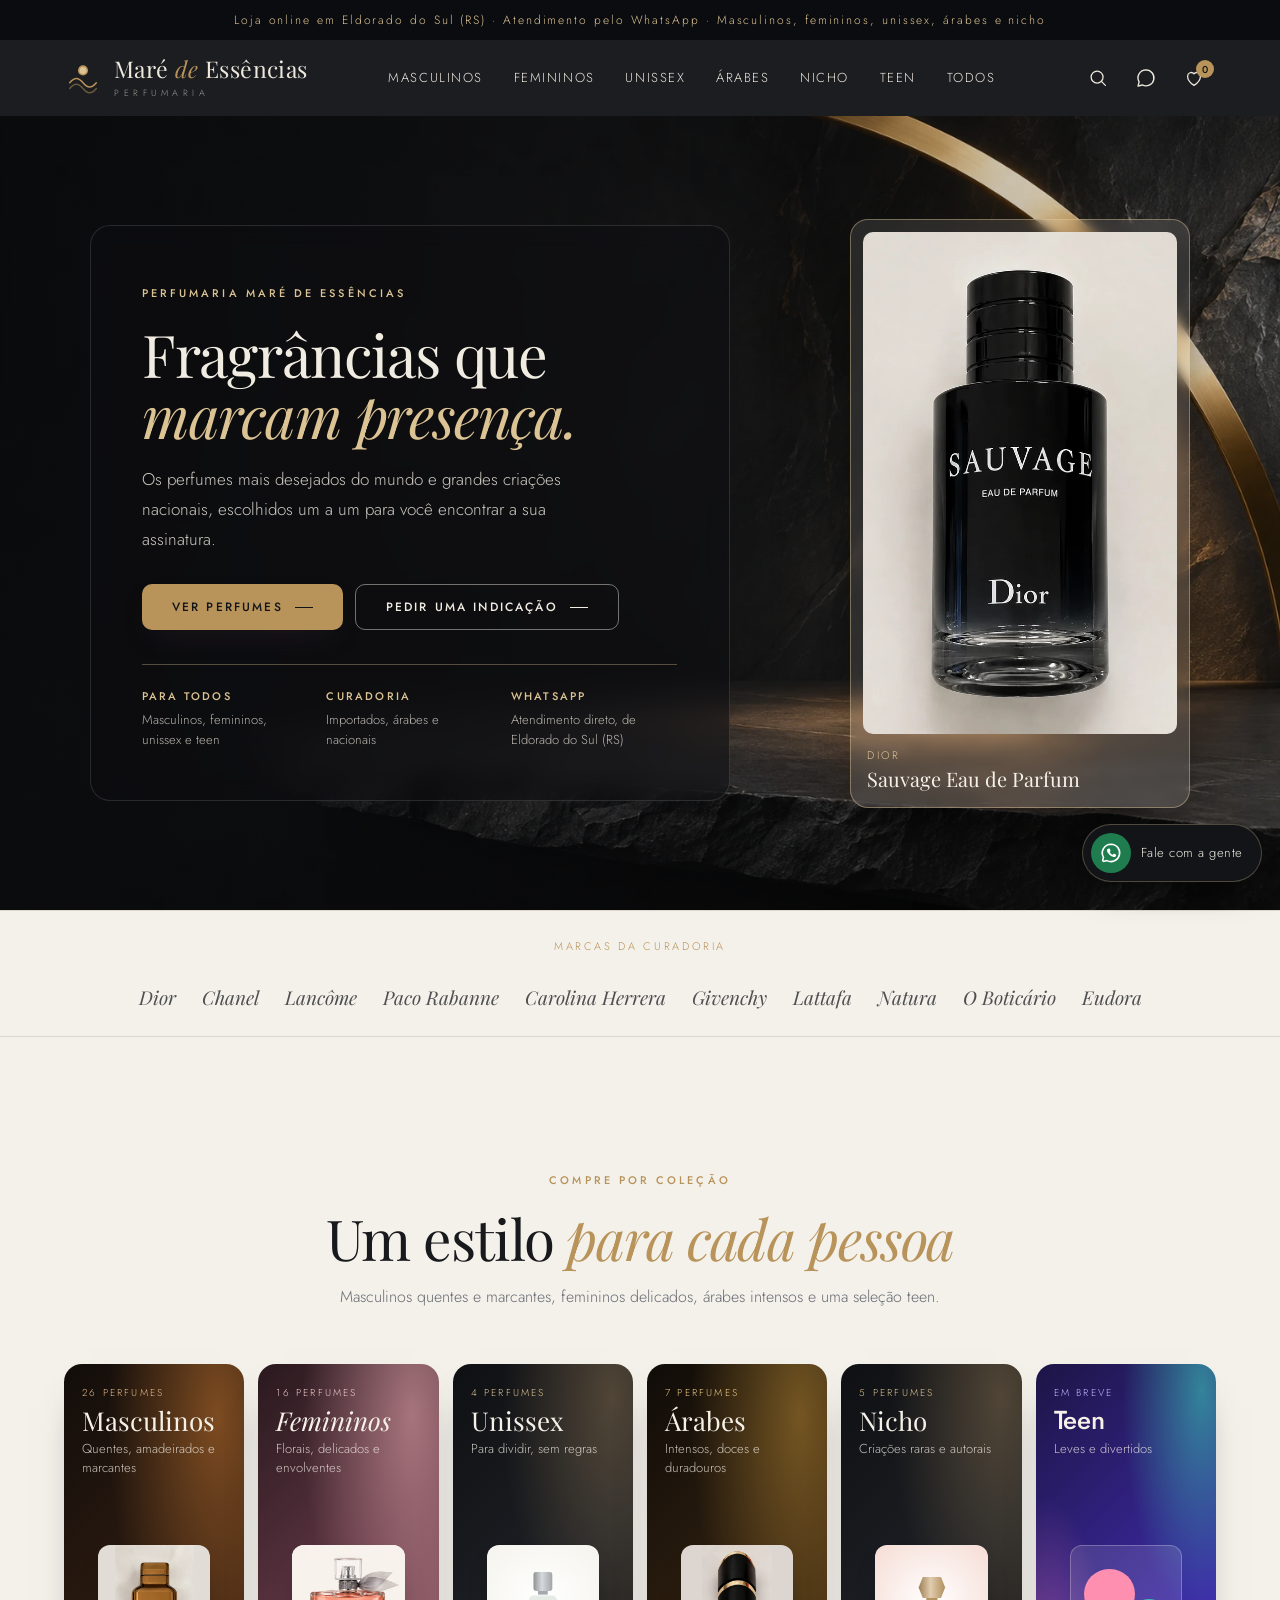
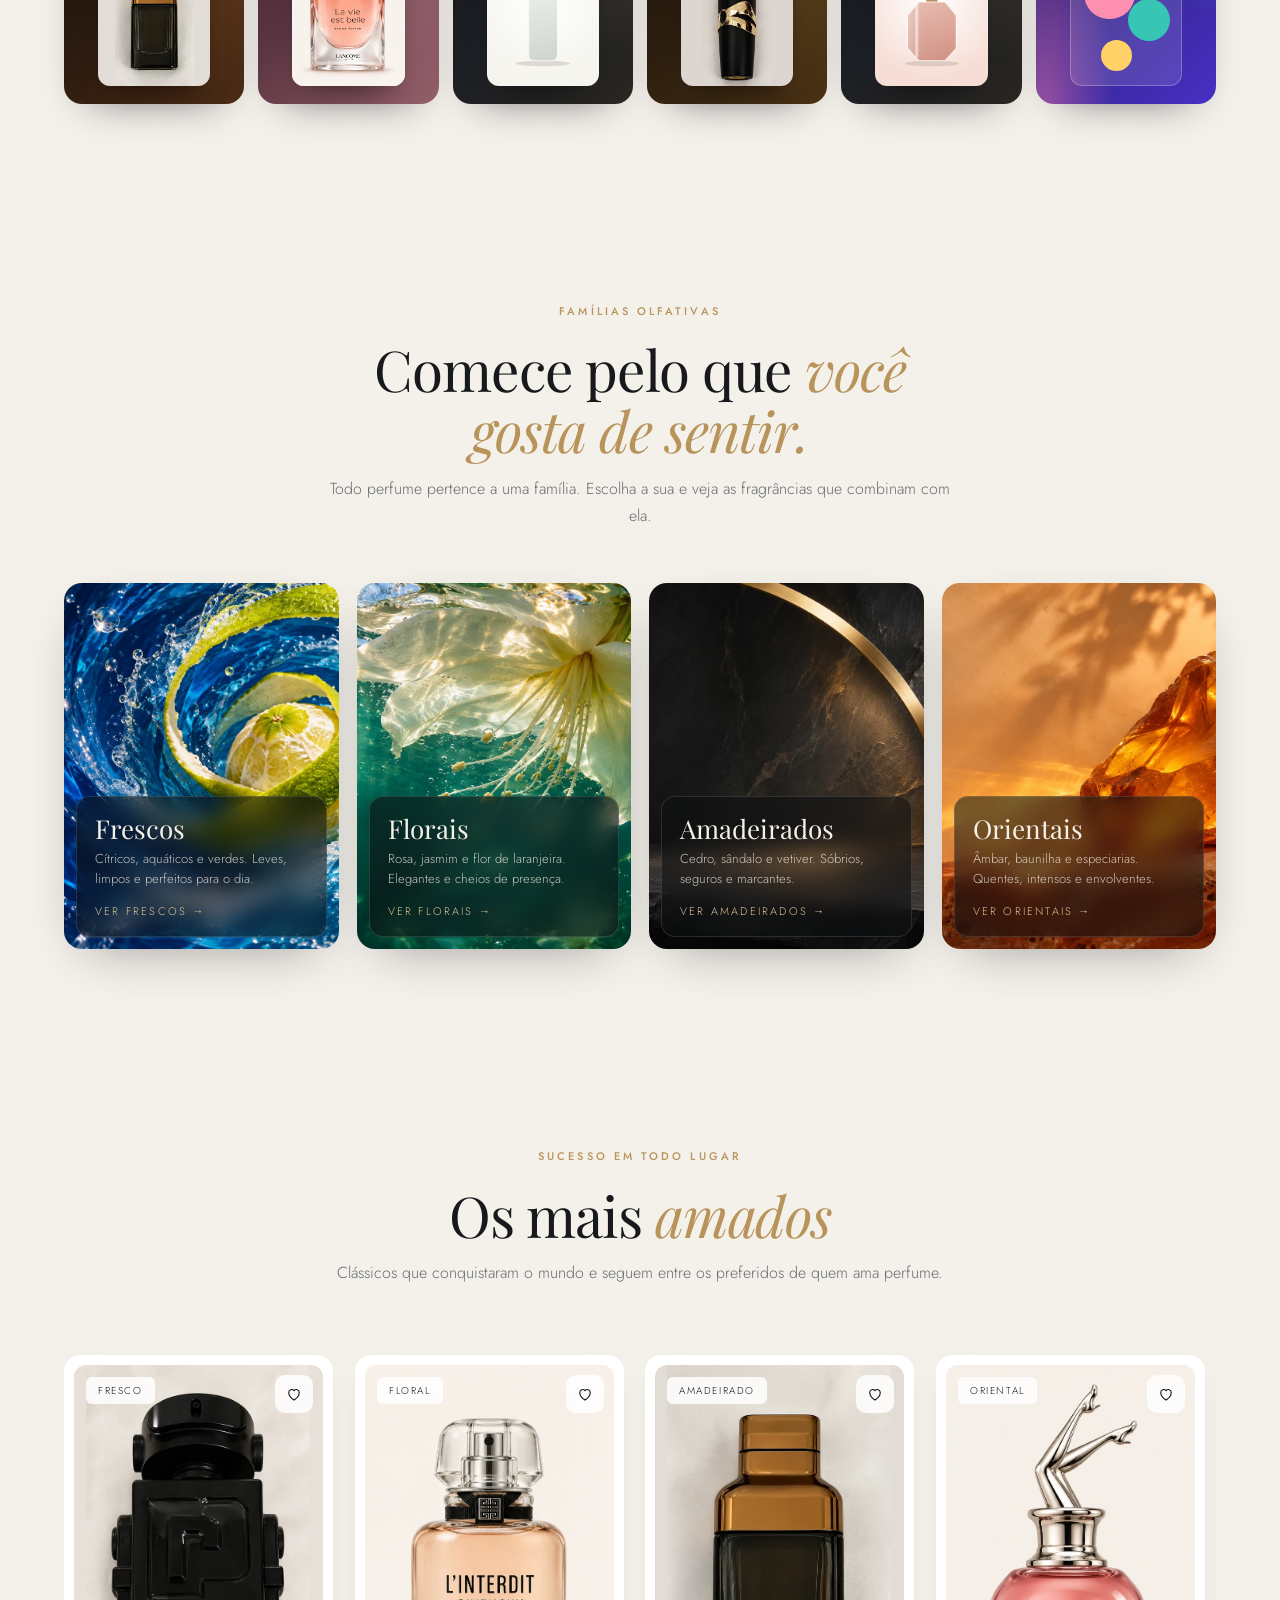
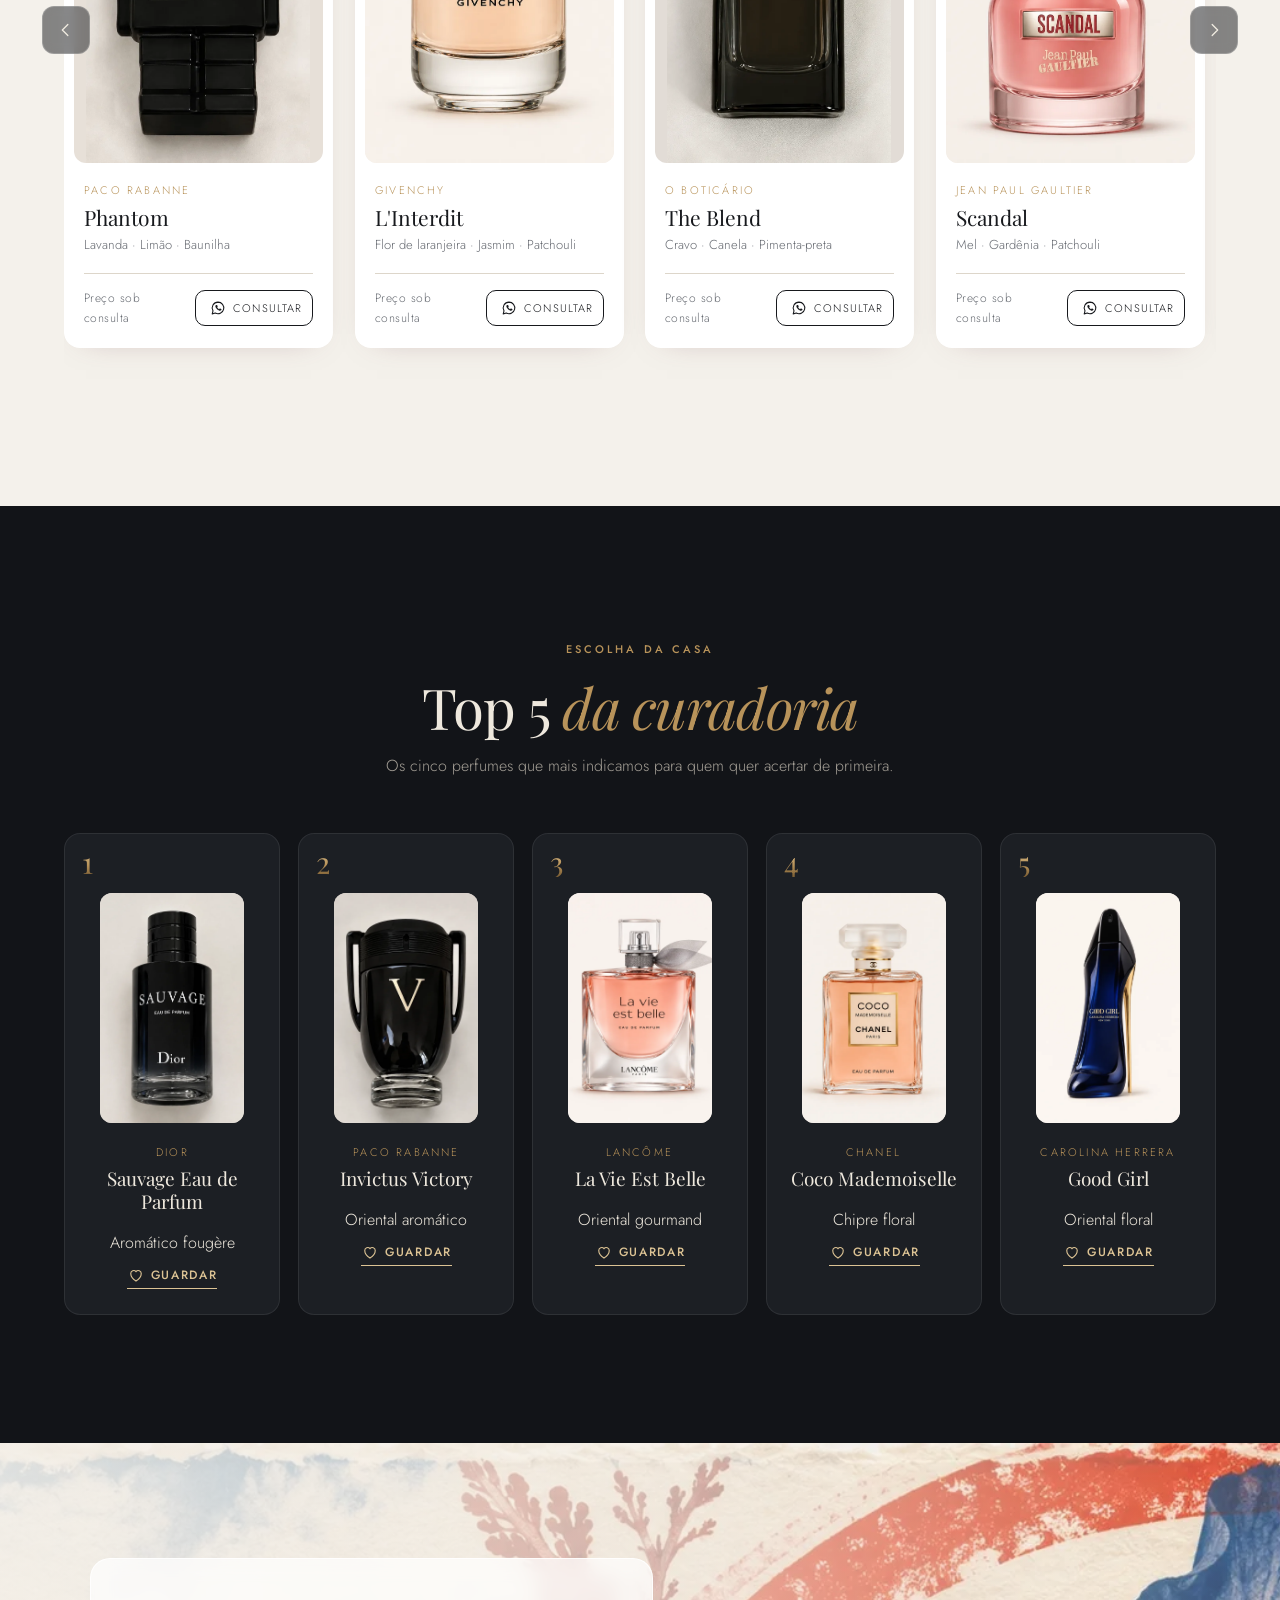
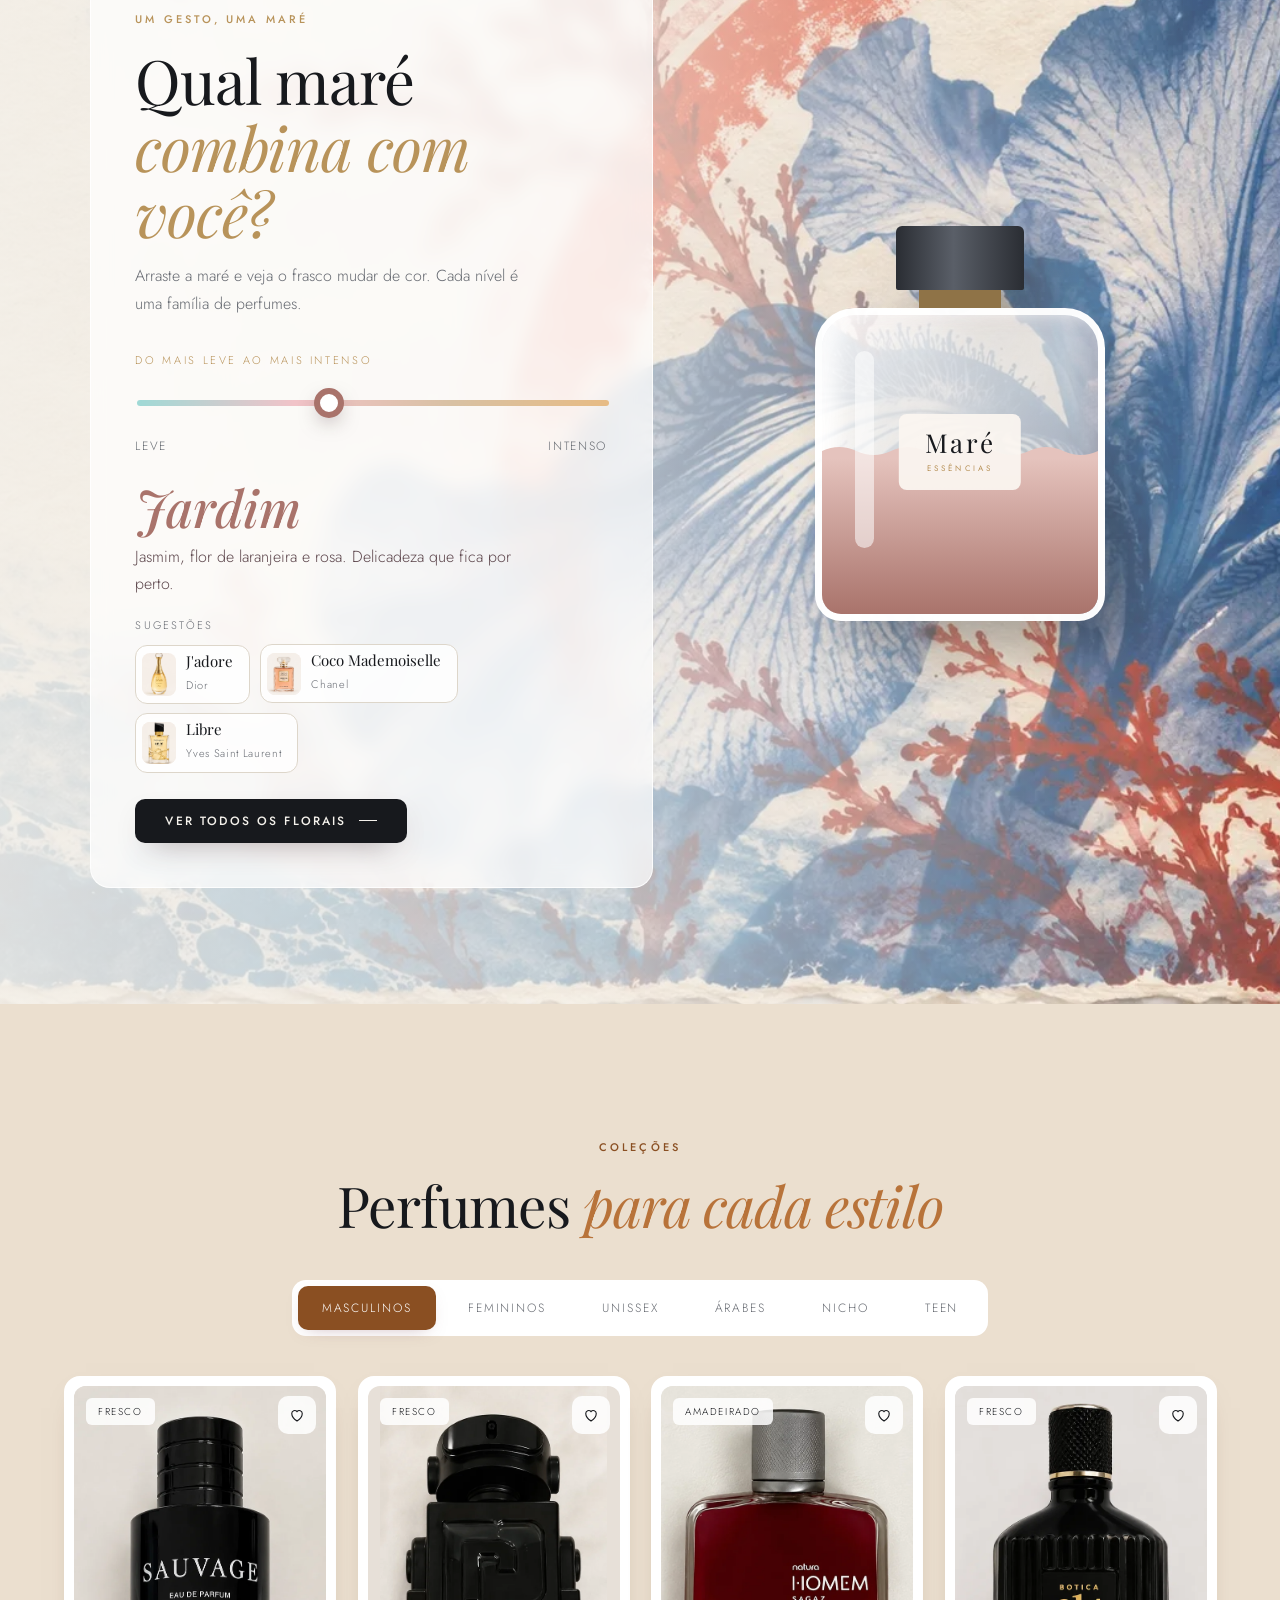
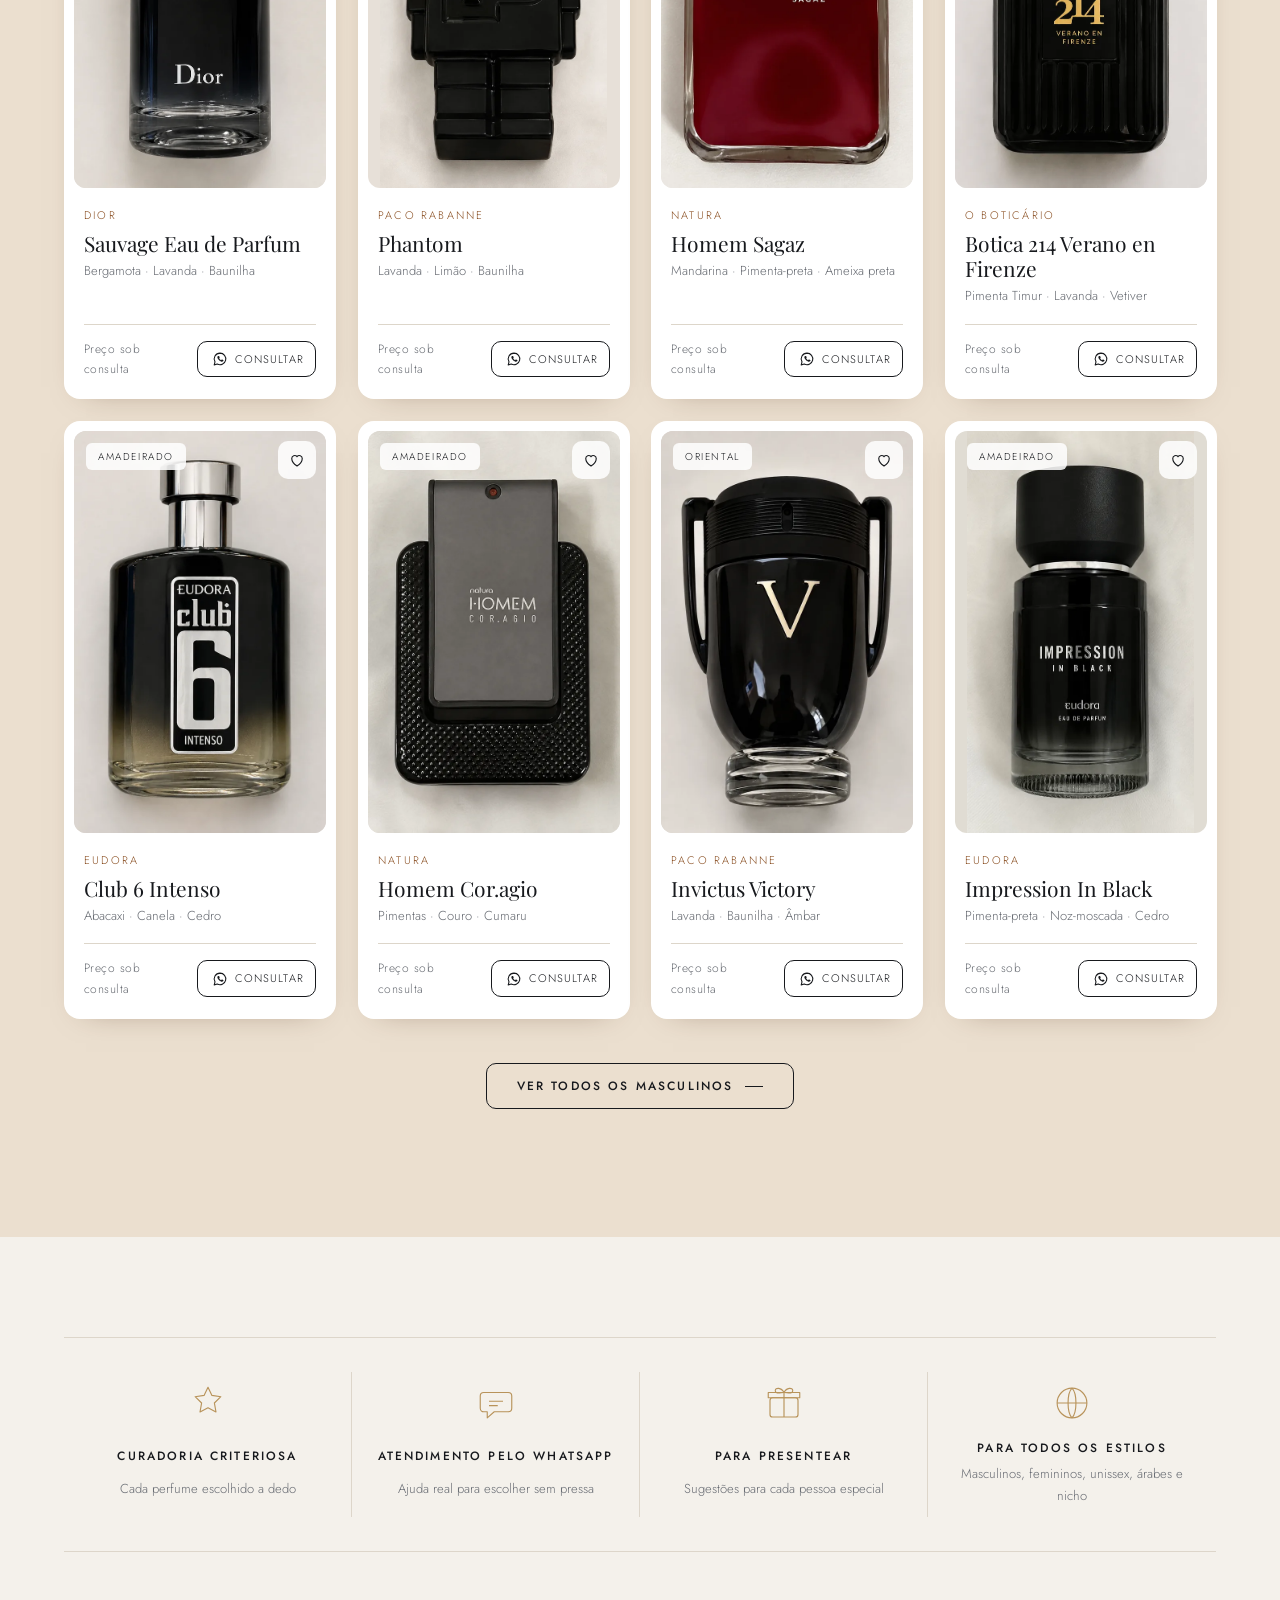
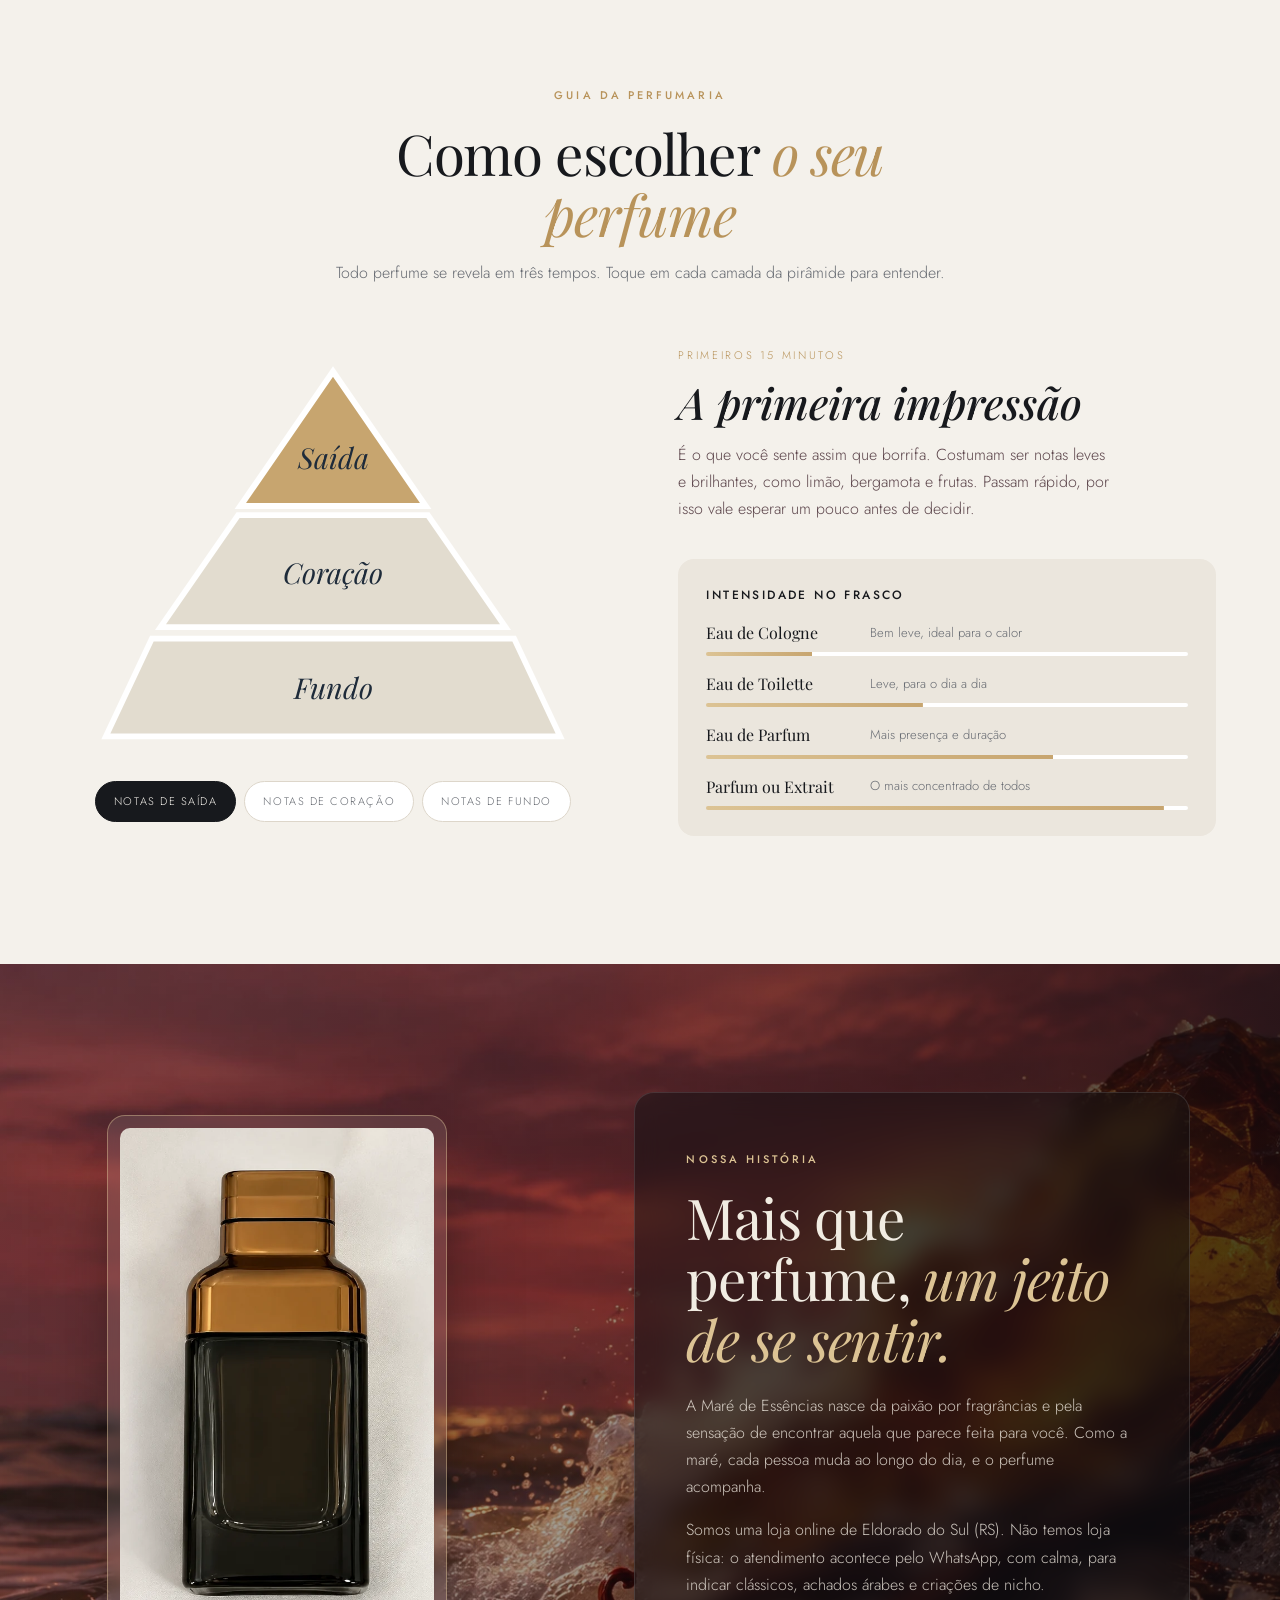
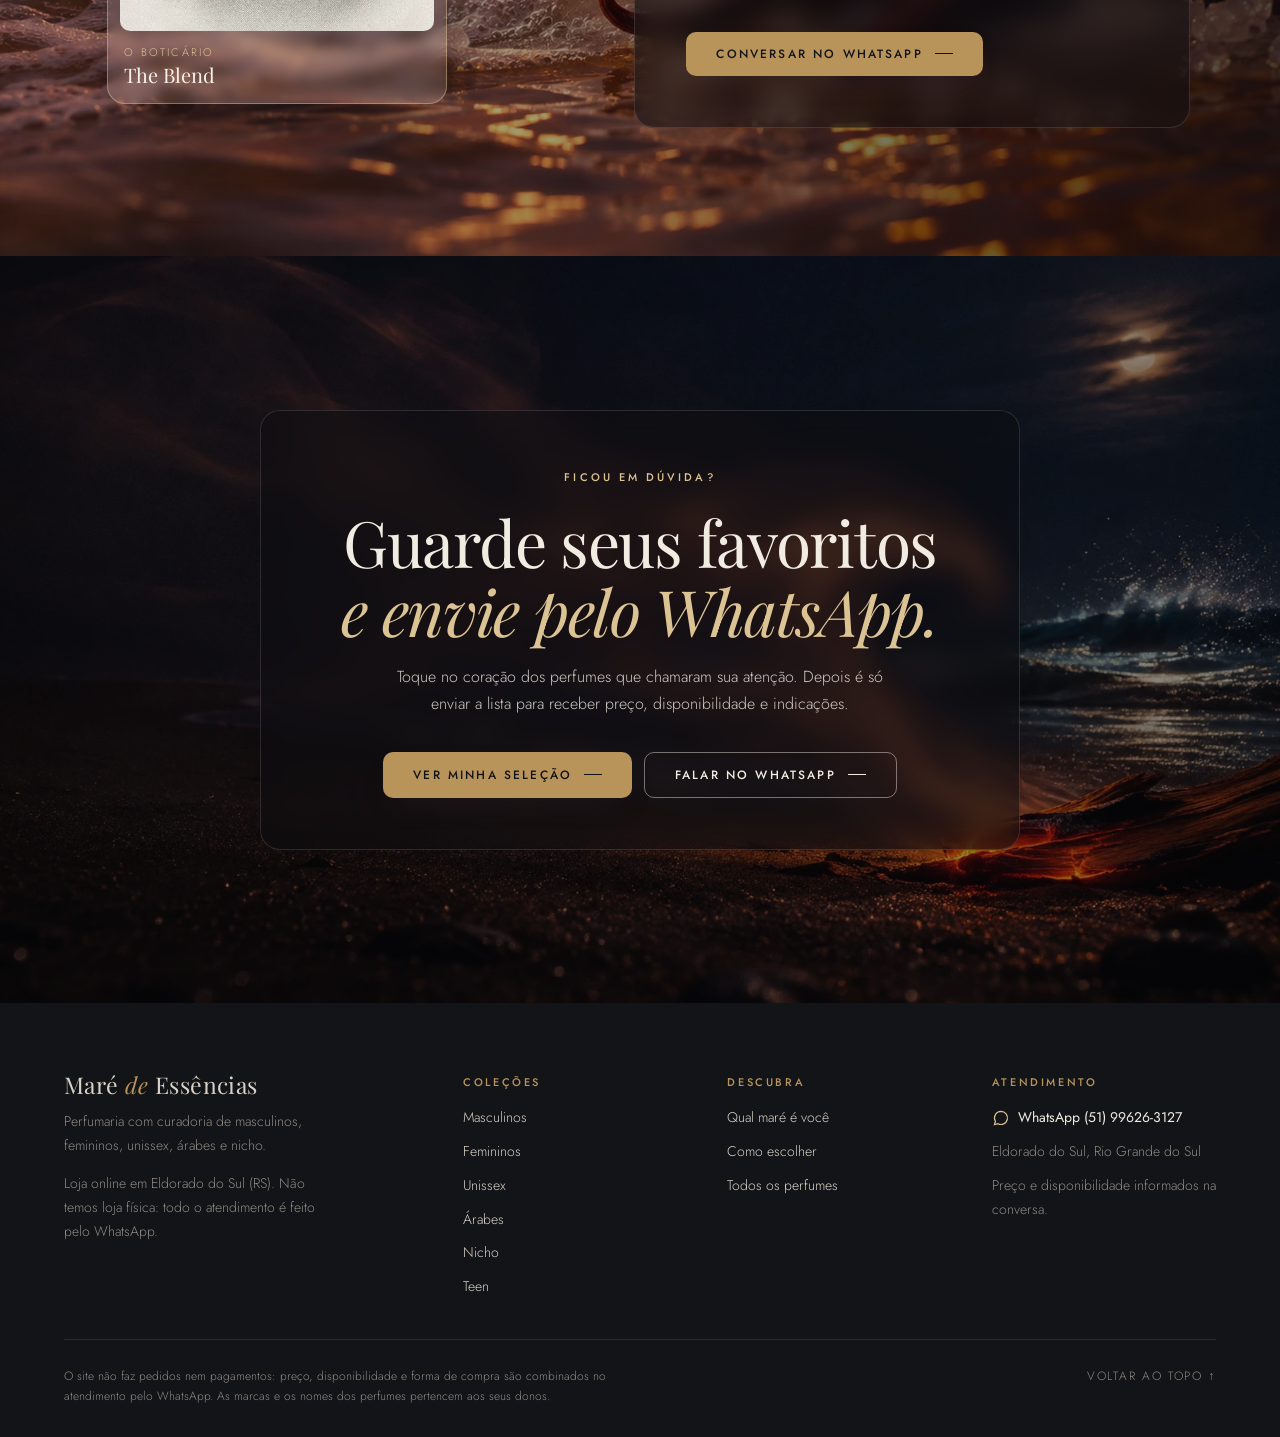
==== commit 12ce63dc: "Completa as notas dos nacionais e do Stella Dustin Homme Sport Pirâmides conferidas nos sites da Nat" ====
--- a/index.html
+++ b/index.html
@@ -16,10 +16,10 @@
 <link rel="preconnect" href="https://fonts.googleapis.com">
 <link rel="preconnect" href="https://fonts.gstatic.com" crossorigin>
 <link rel="stylesheet" href="https://fonts.googleapis.com/css2?family=Playfair+Display:ital,wght@0,400;0,500;0,600;1,400;1,500&family=Jost:wght@300;400;500;600&display=swap">
-<link rel="stylesheet" href="css/loja.css?v=12">
-<script src="js/produtos.js?v=12" defer></script>
-<script src="js/base.js?v=12" defer></script>
-<script src="js/loja.js?v=12" defer></script>
+<link rel="stylesheet" href="css/loja.css?v=13">
+<script src="js/produtos.js?v=13" defer></script>
+<script src="js/base.js?v=13" defer></script>
+<script src="js/loja.js?v=13" defer></script>
 </head>
 <body>
 <a class="skip" href="#principal">Ir ao conteúdo</a>
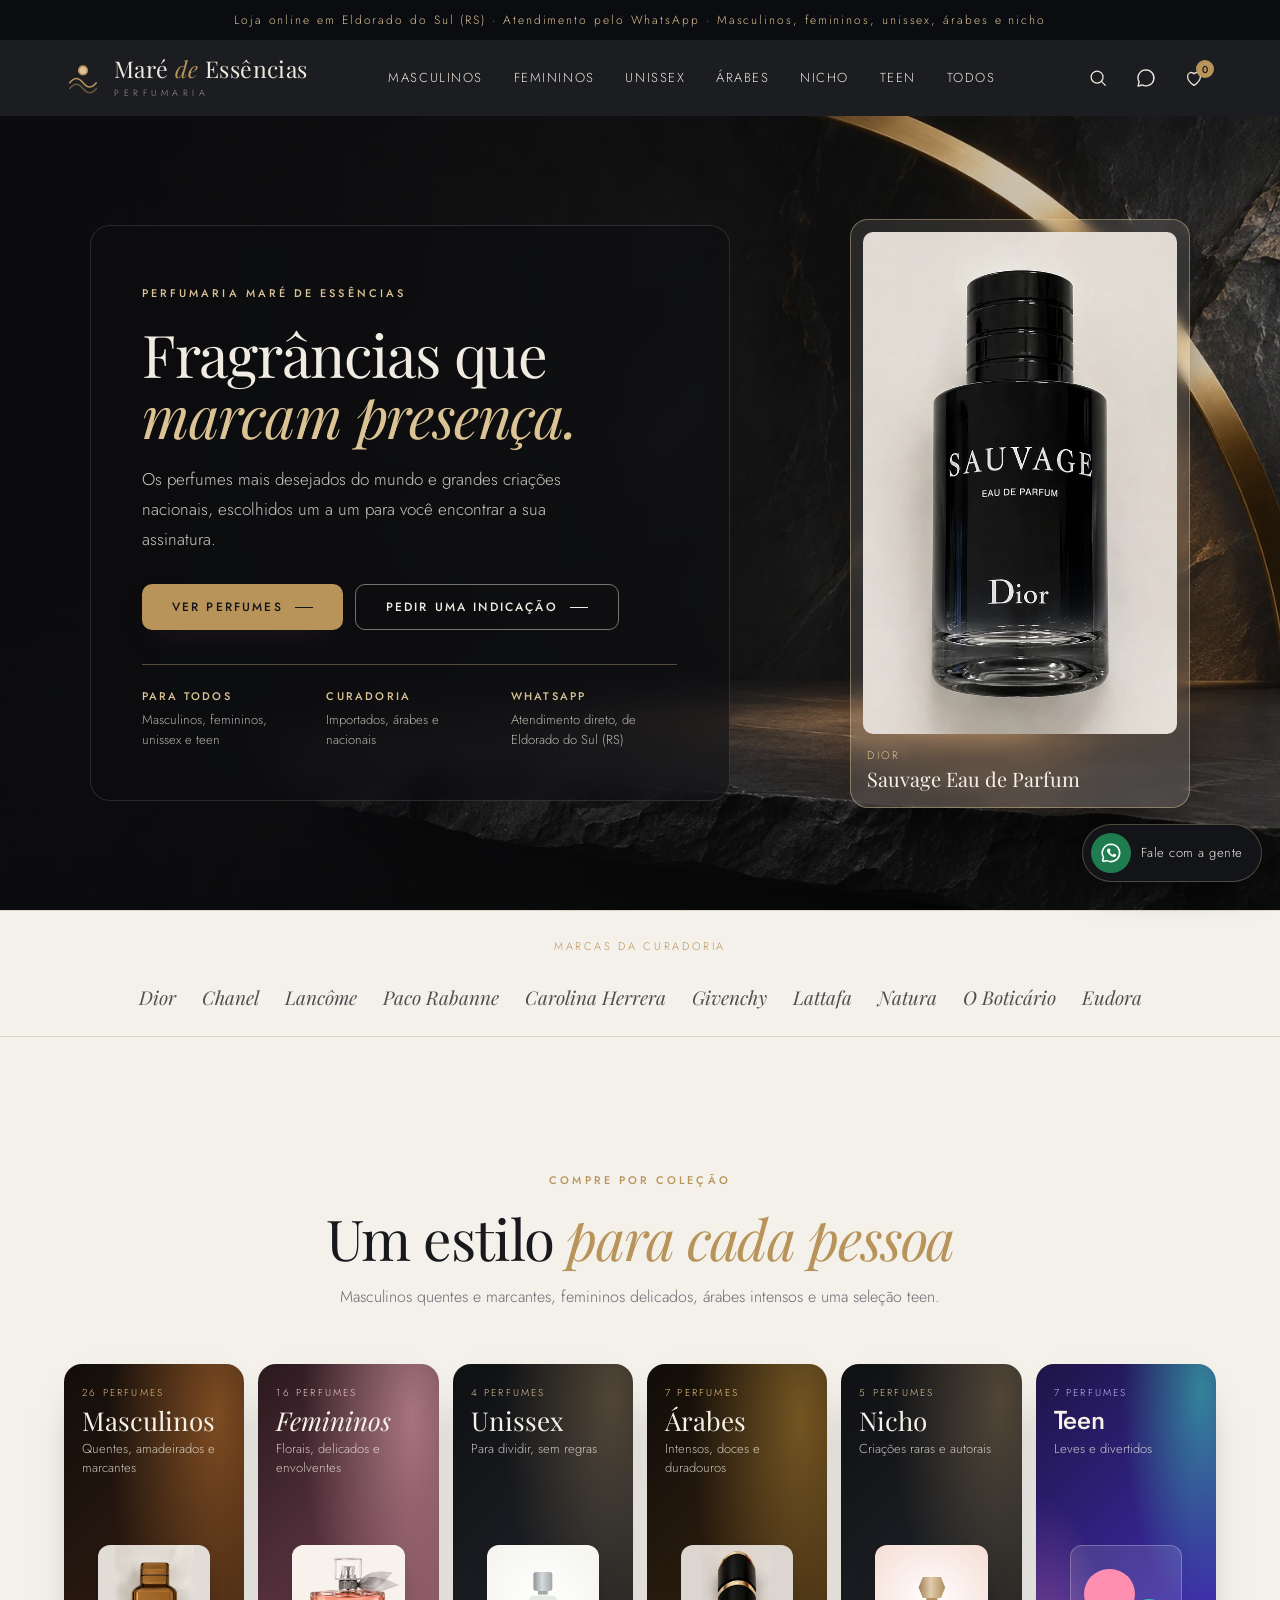
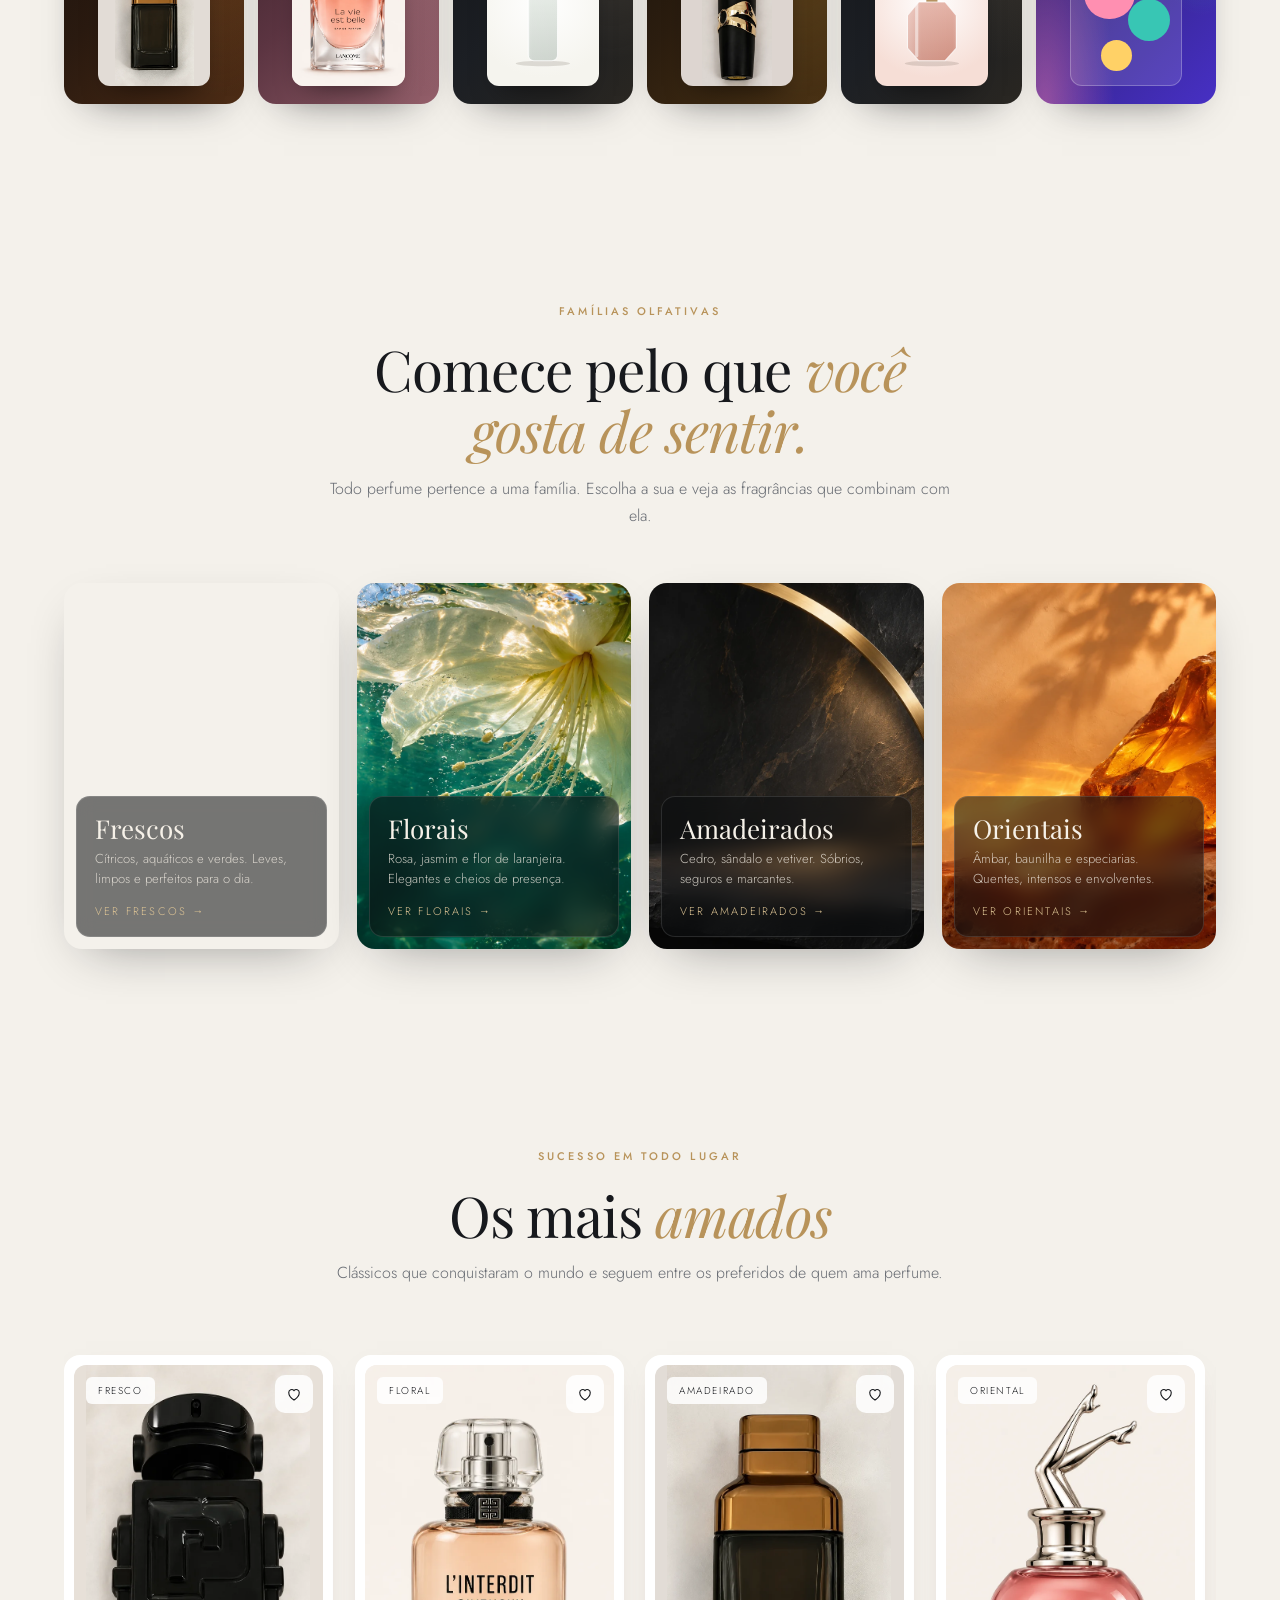
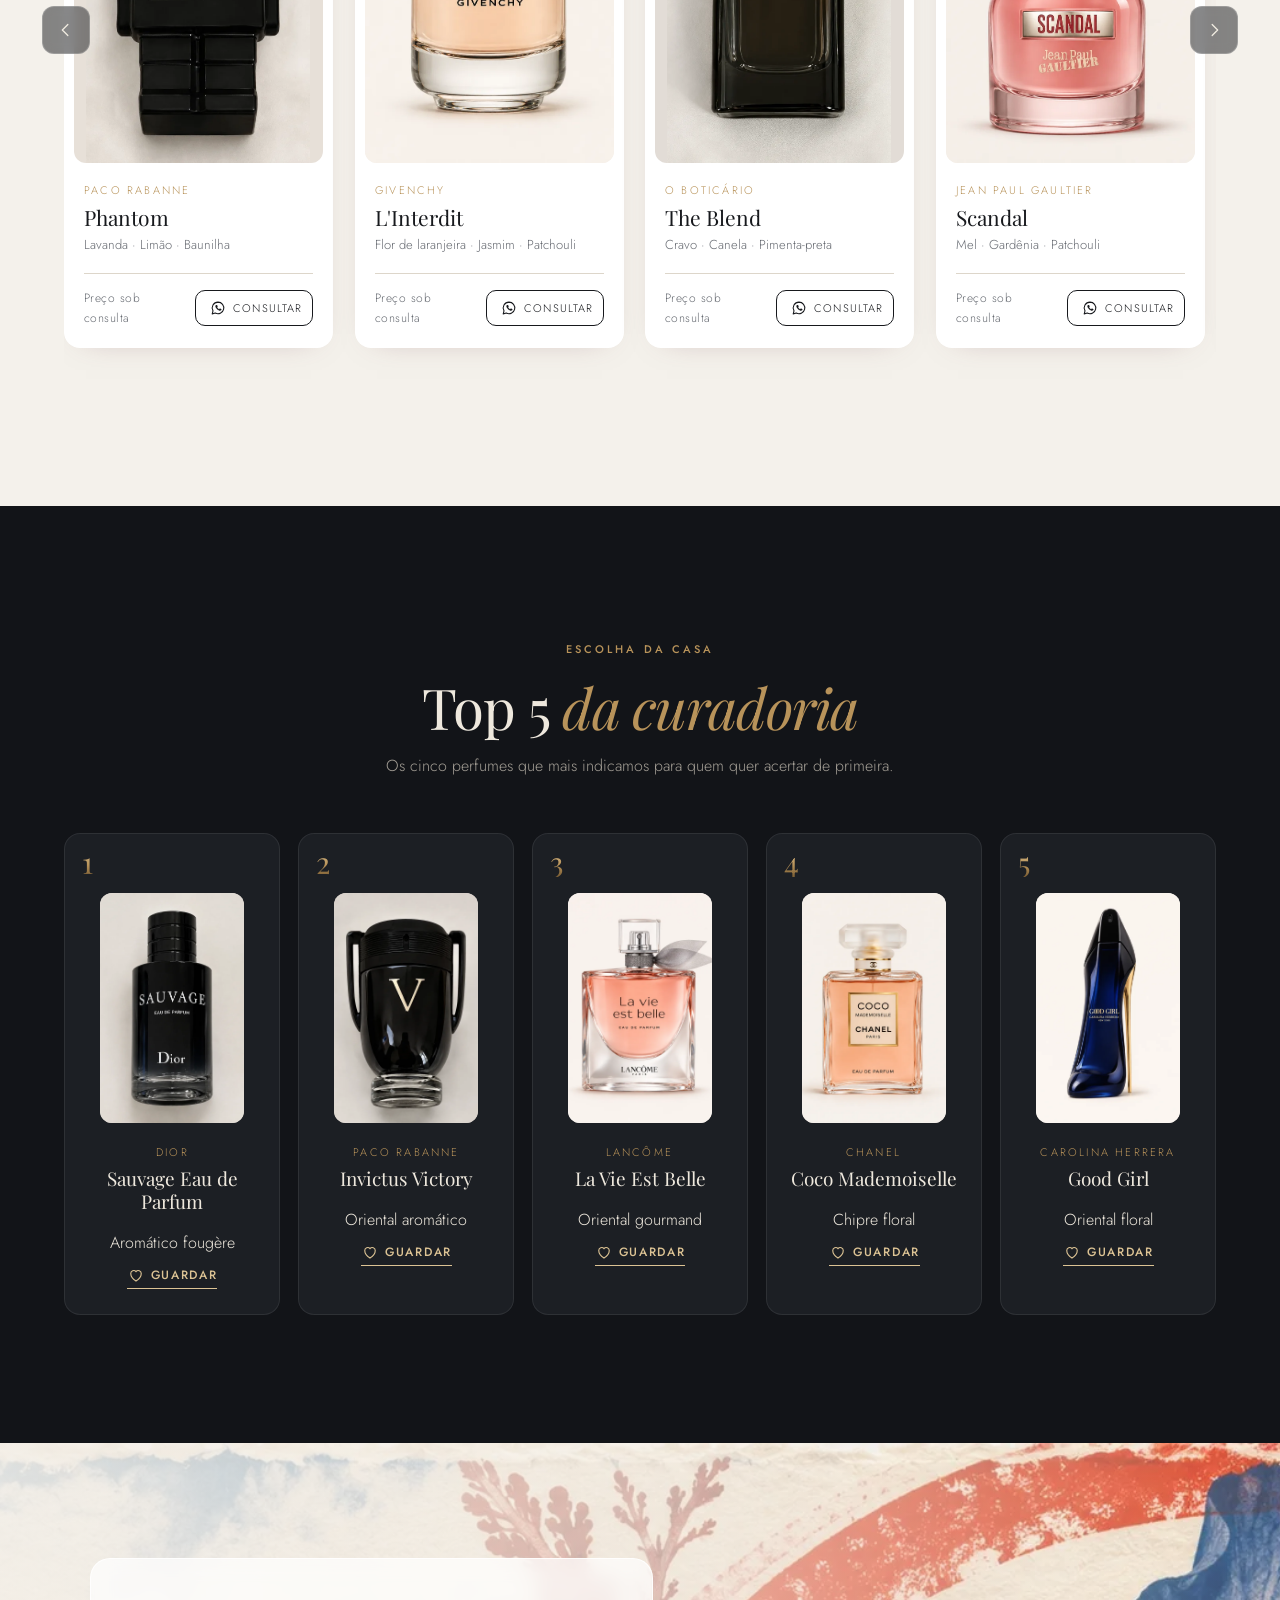
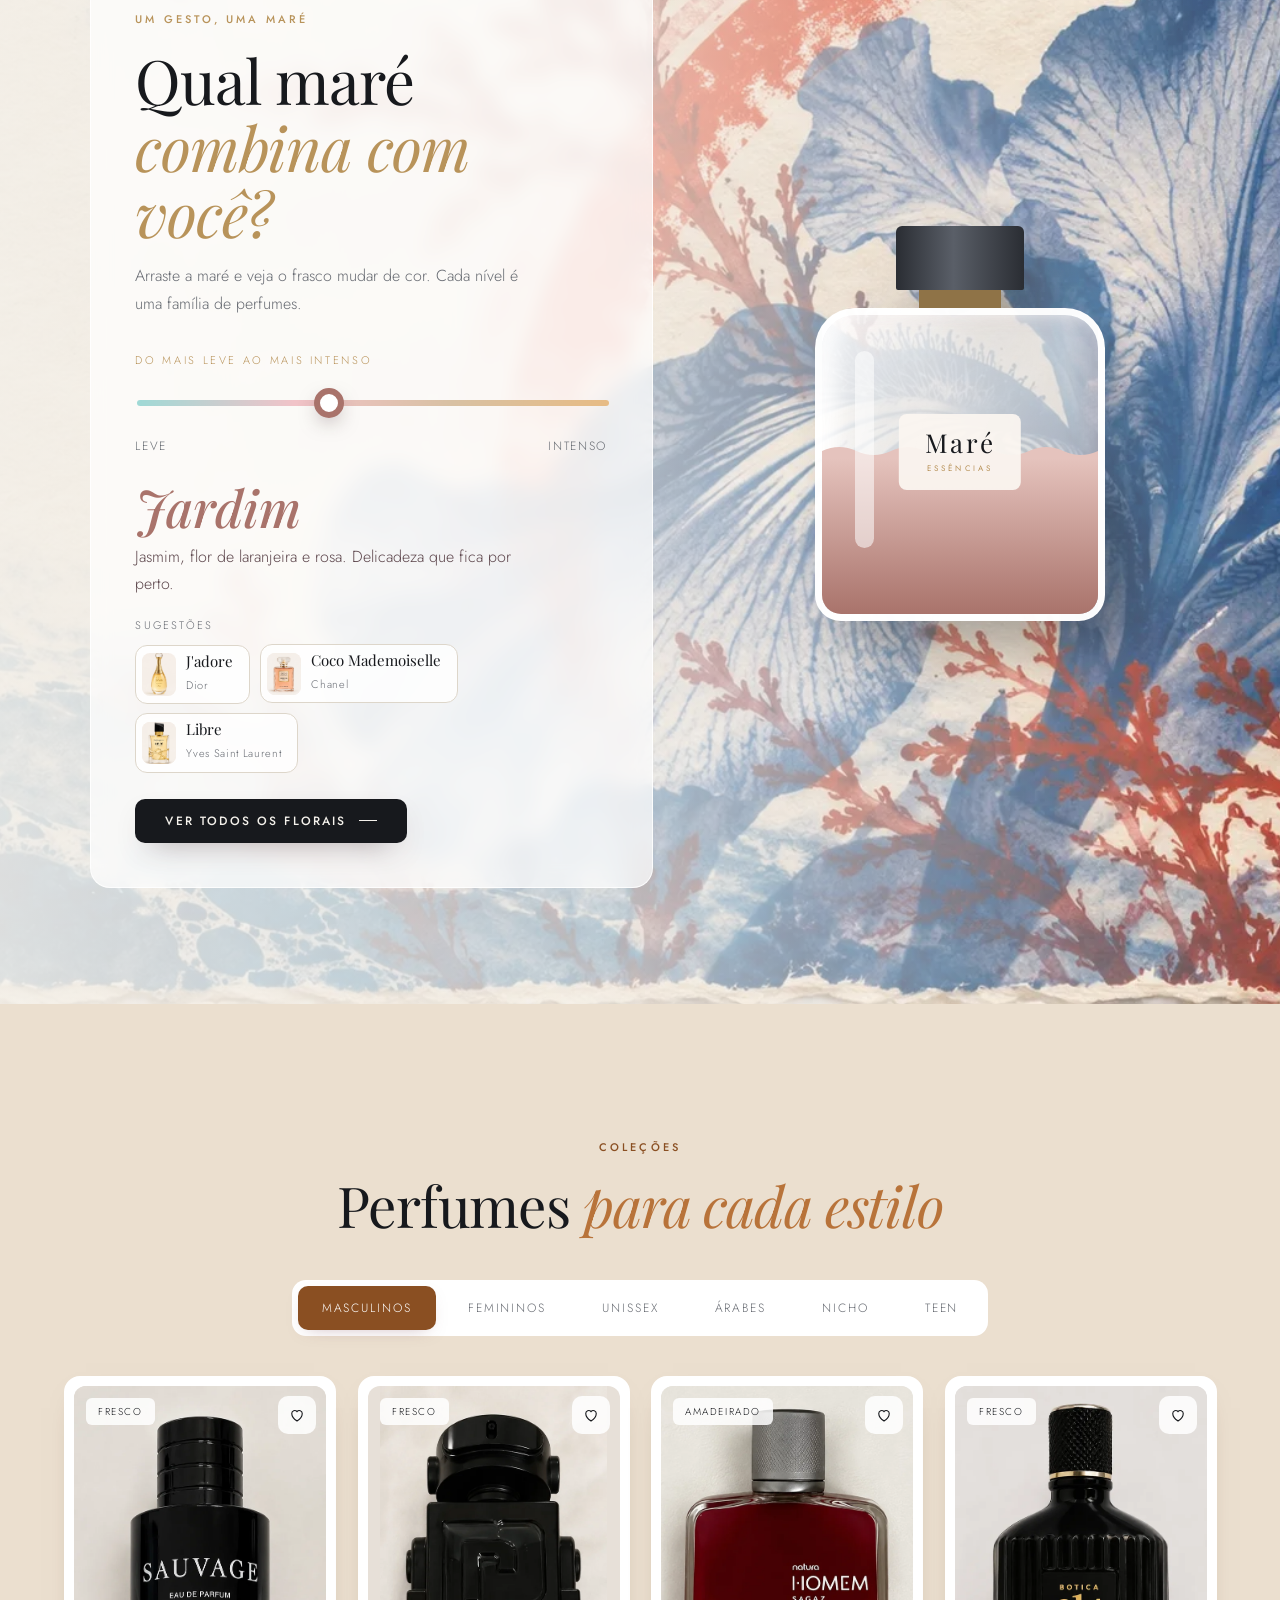
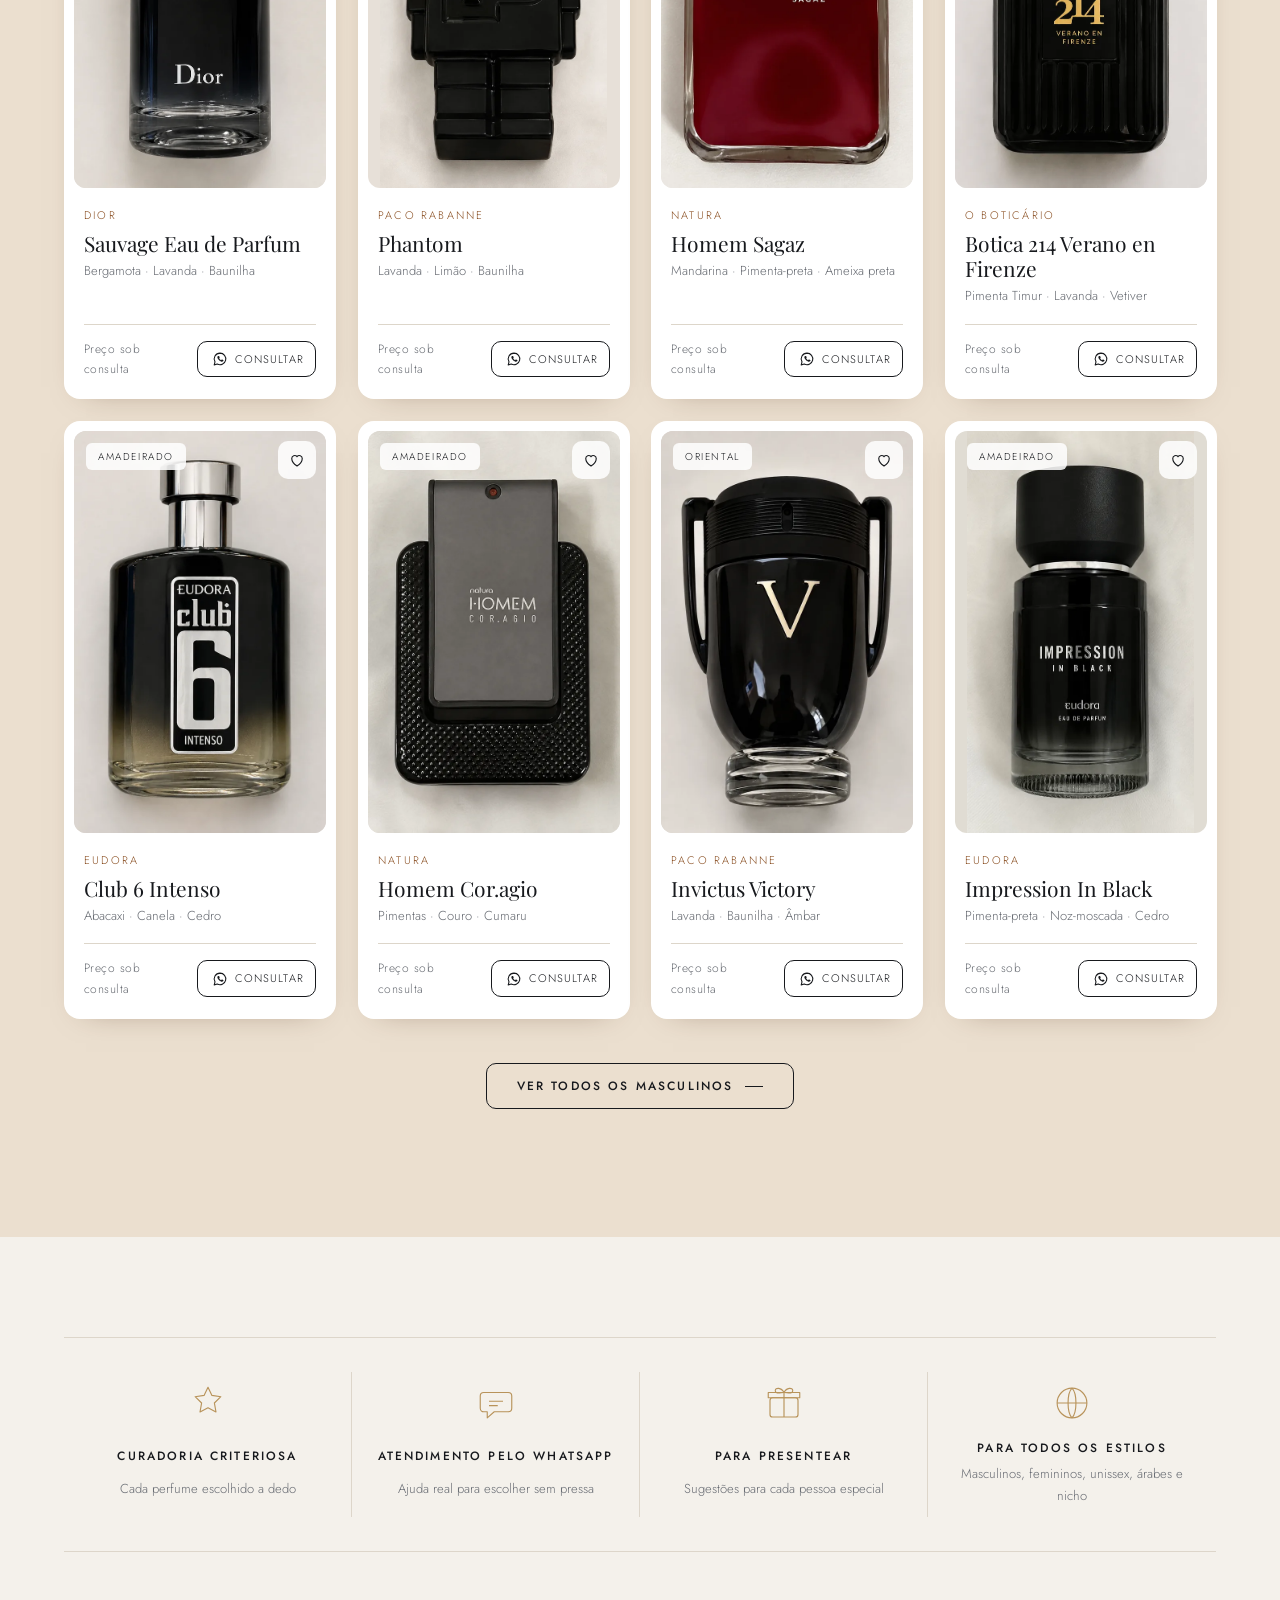
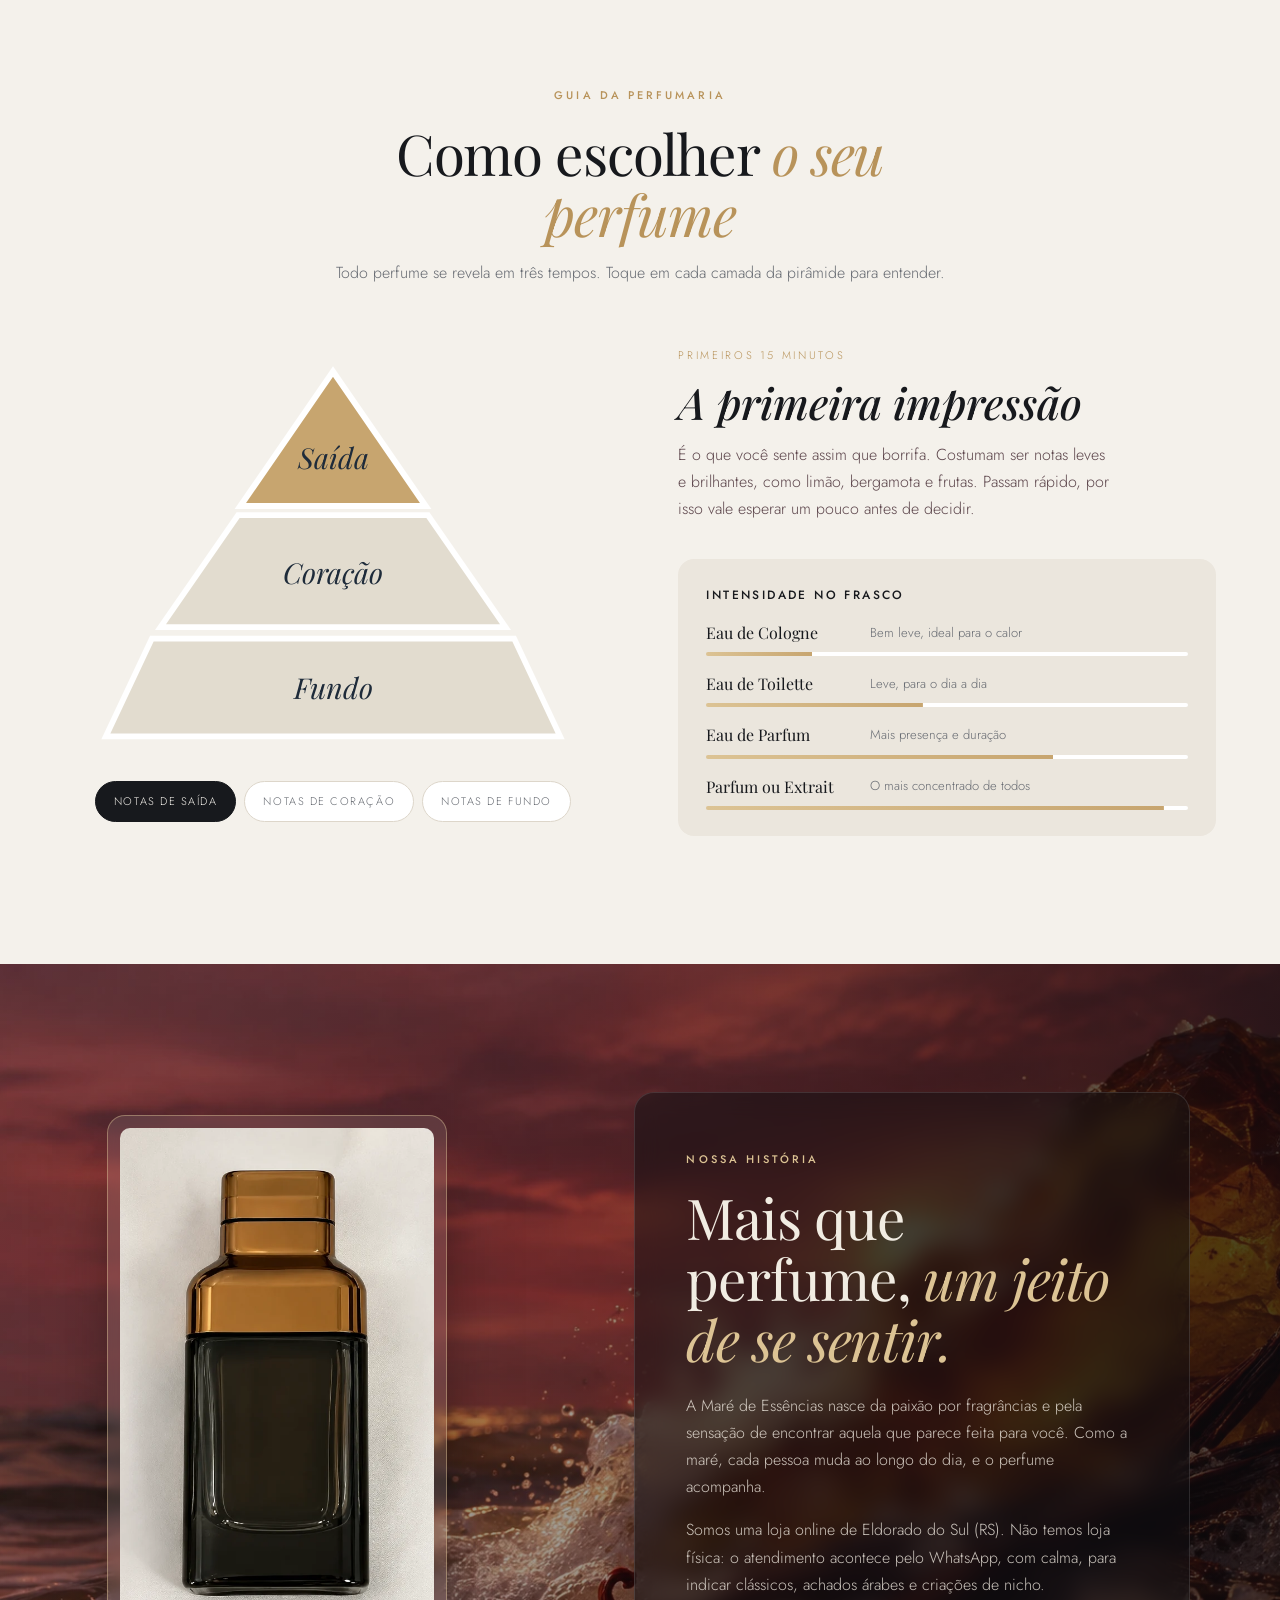
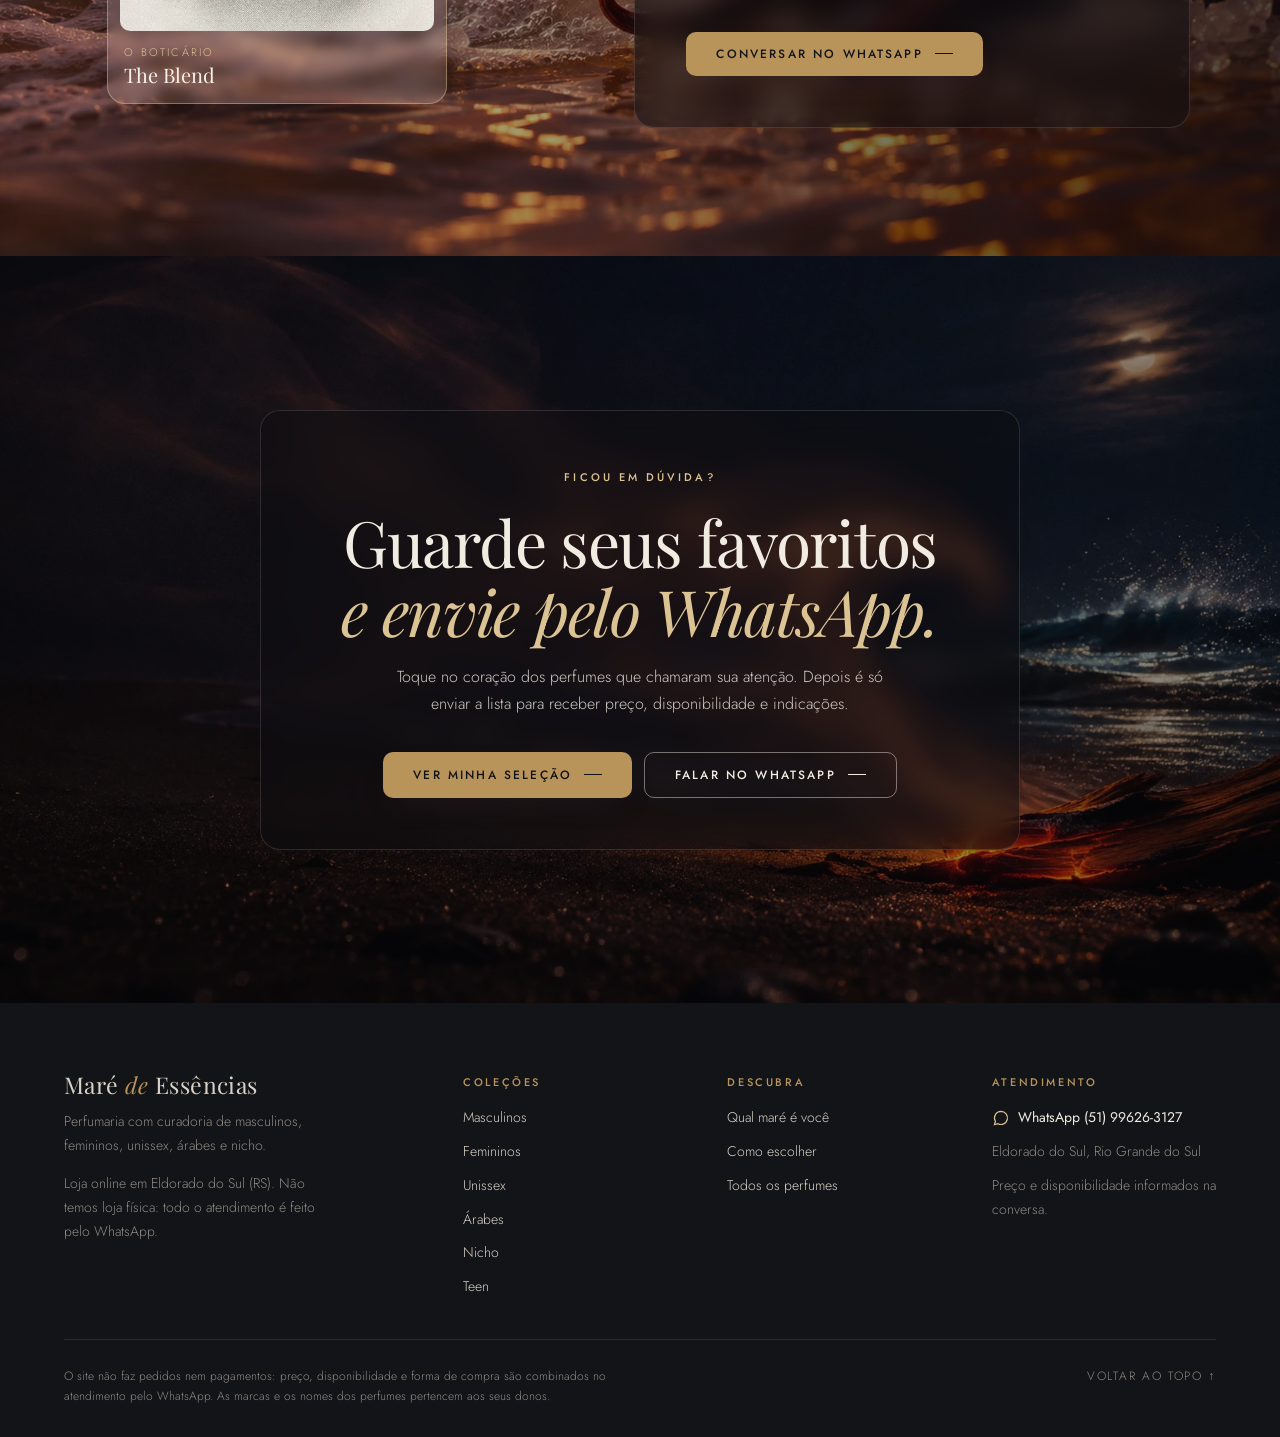
==== commit f7596e02: "Monta a coleção Teen com 7 perfumes de notas conferidas Thank U, Next, Ari, Nina, Be Delicious, Flor" ====
--- a/index.html
+++ b/index.html
@@ -16,10 +16,10 @@
 <link rel="preconnect" href="https://fonts.googleapis.com">
 <link rel="preconnect" href="https://fonts.gstatic.com" crossorigin>
 <link rel="stylesheet" href="https://fonts.googleapis.com/css2?family=Playfair+Display:ital,wght@0,400;0,500;0,600;1,400;1,500&family=Jost:wght@300;400;500;600&display=swap">
-<link rel="stylesheet" href="css/loja.css?v=13">
-<script src="js/produtos.js?v=13" defer></script>
-<script src="js/base.js?v=13" defer></script>
-<script src="js/loja.js?v=13" defer></script>
+<link rel="stylesheet" href="css/loja.css?v=14">
+<script src="js/produtos.js?v=14" defer></script>
+<script src="js/base.js?v=14" defer></script>
+<script src="js/loja.js?v=14" defer></script>
 </head>
 <body>
 <a class="skip" href="#principal">Ir ao conteúdo</a>
